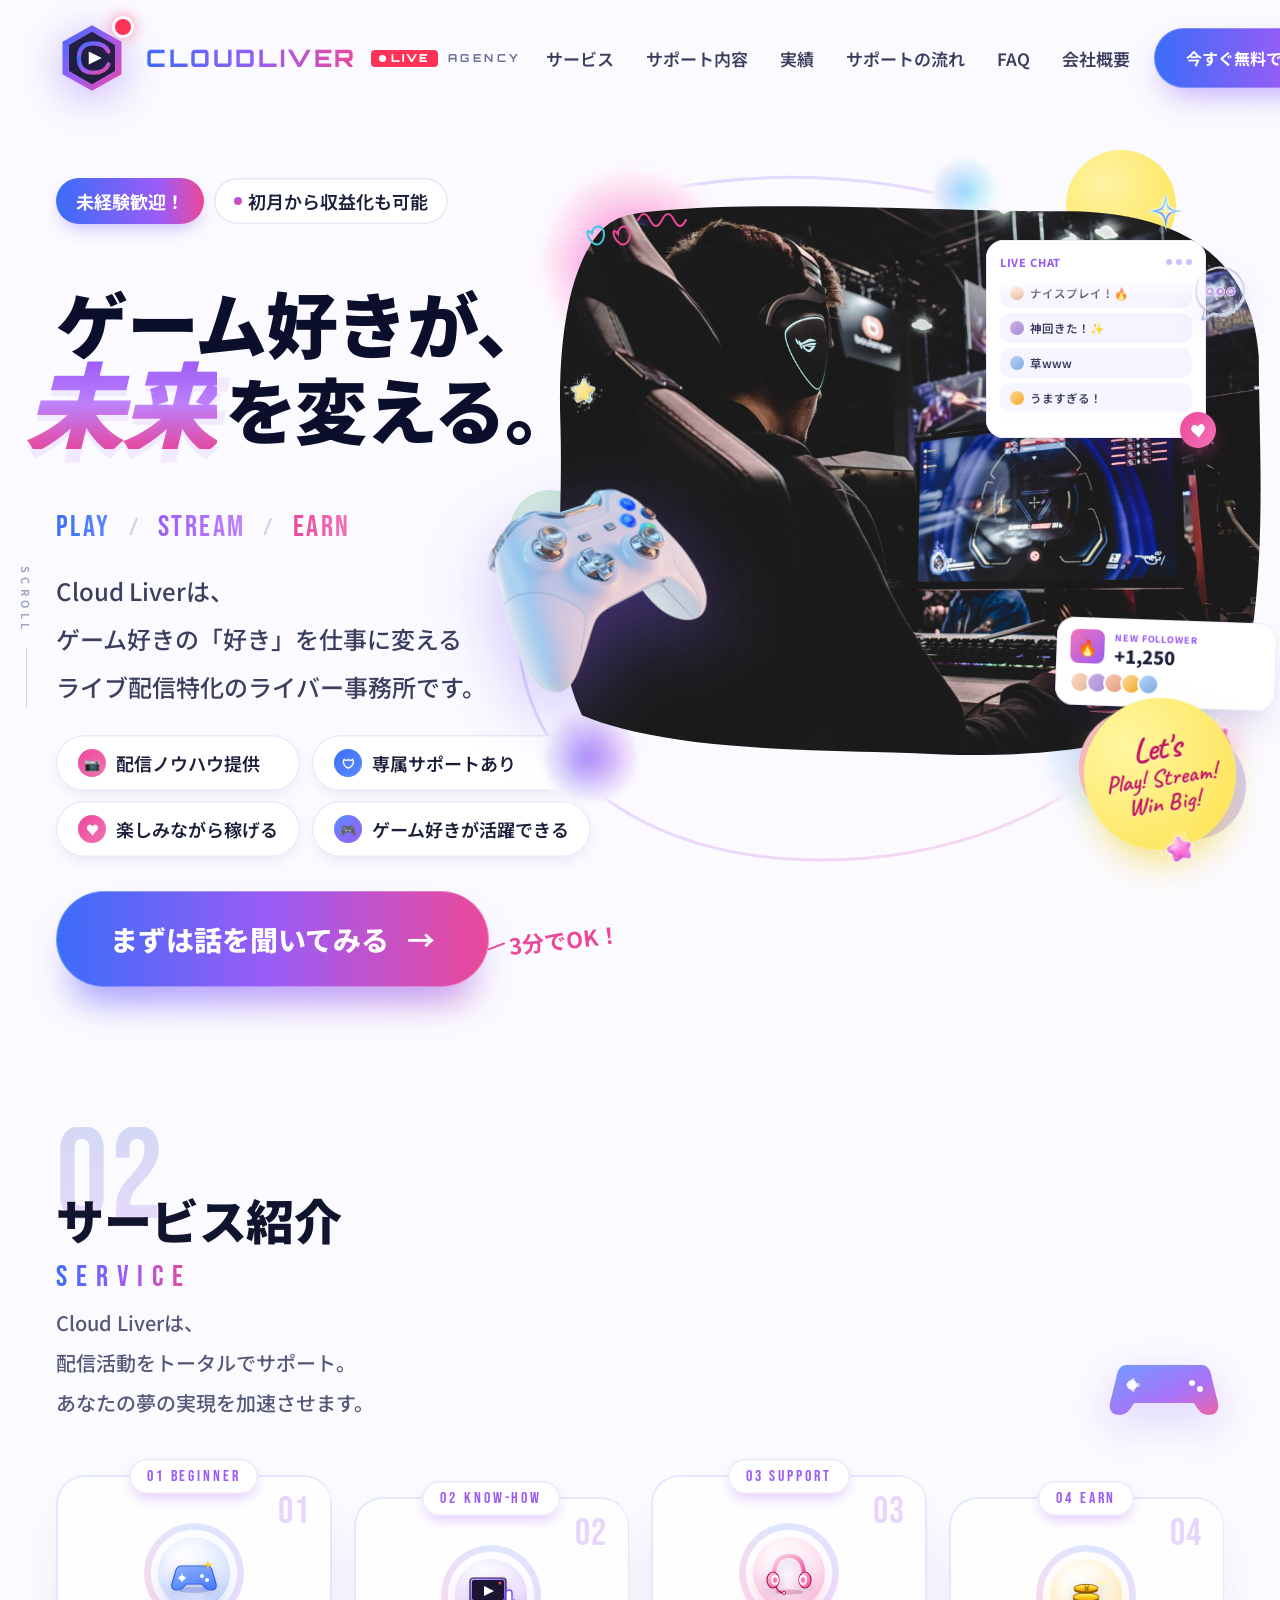
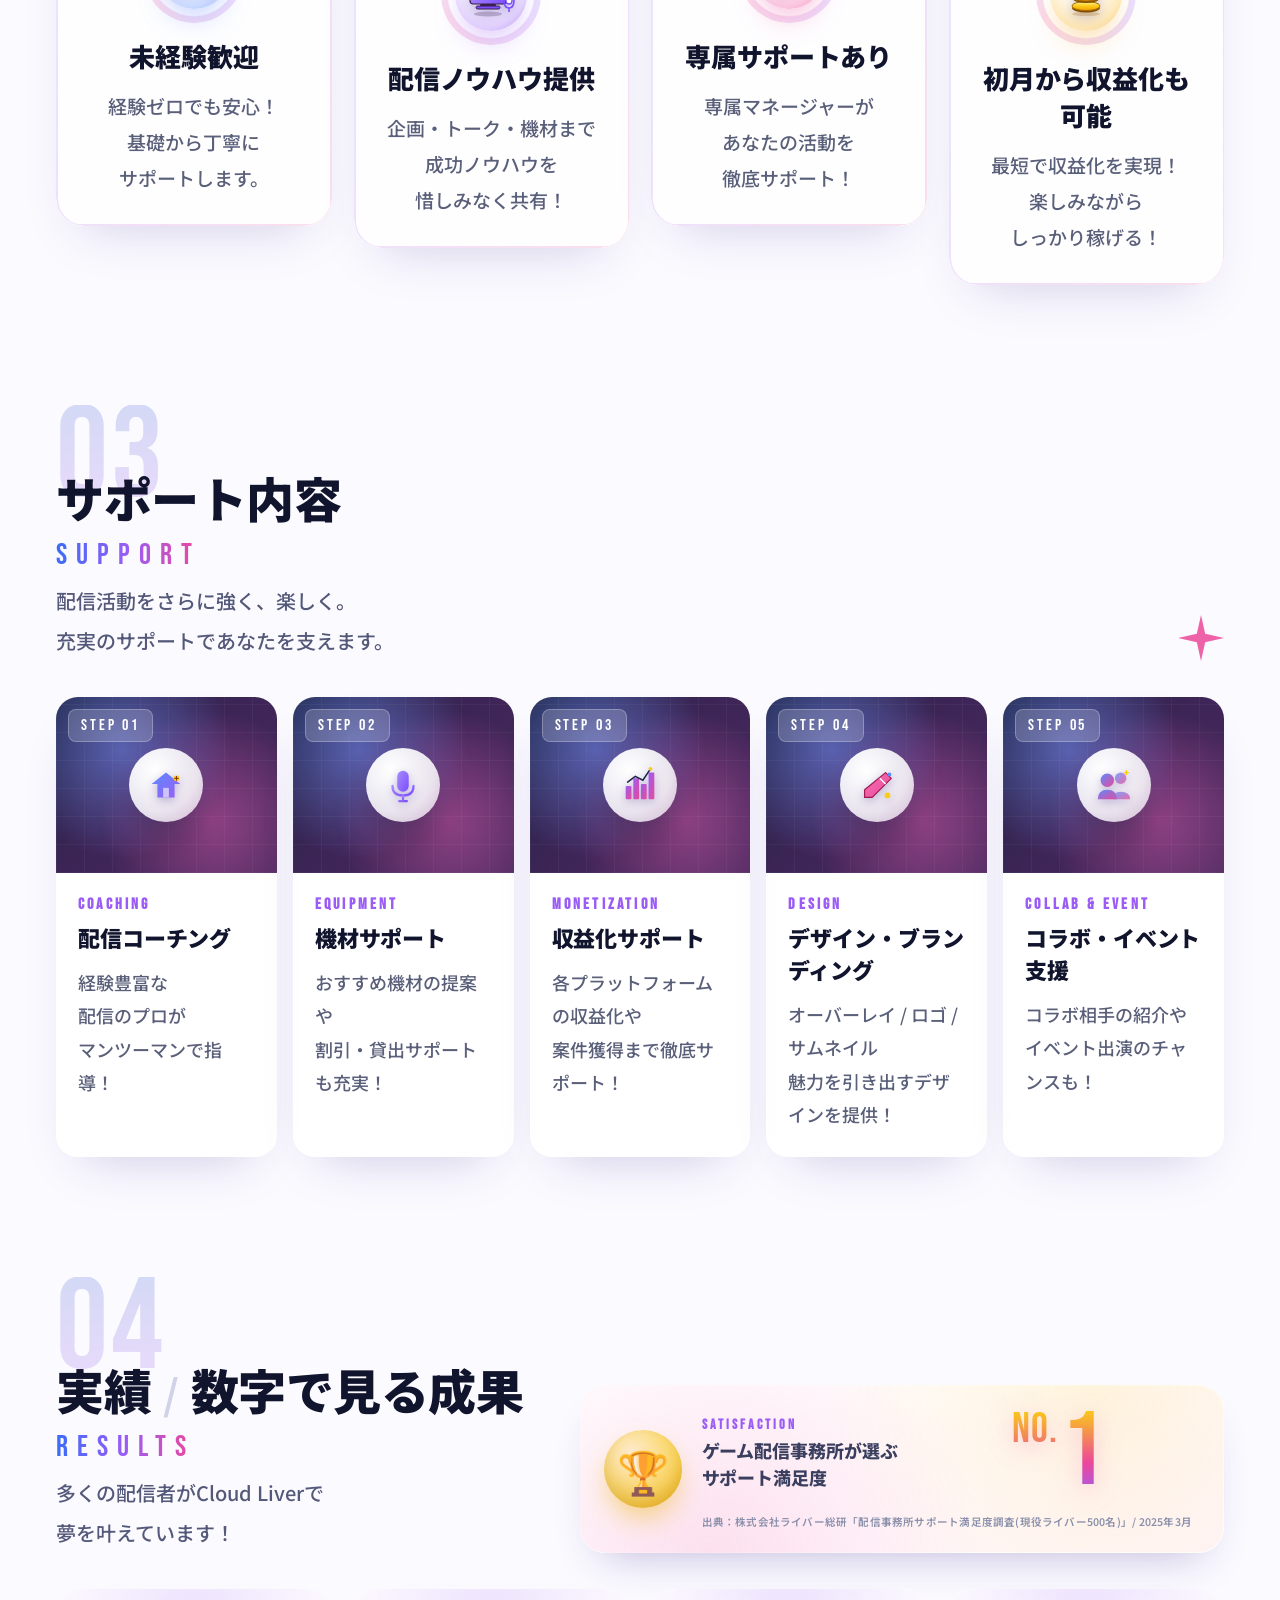
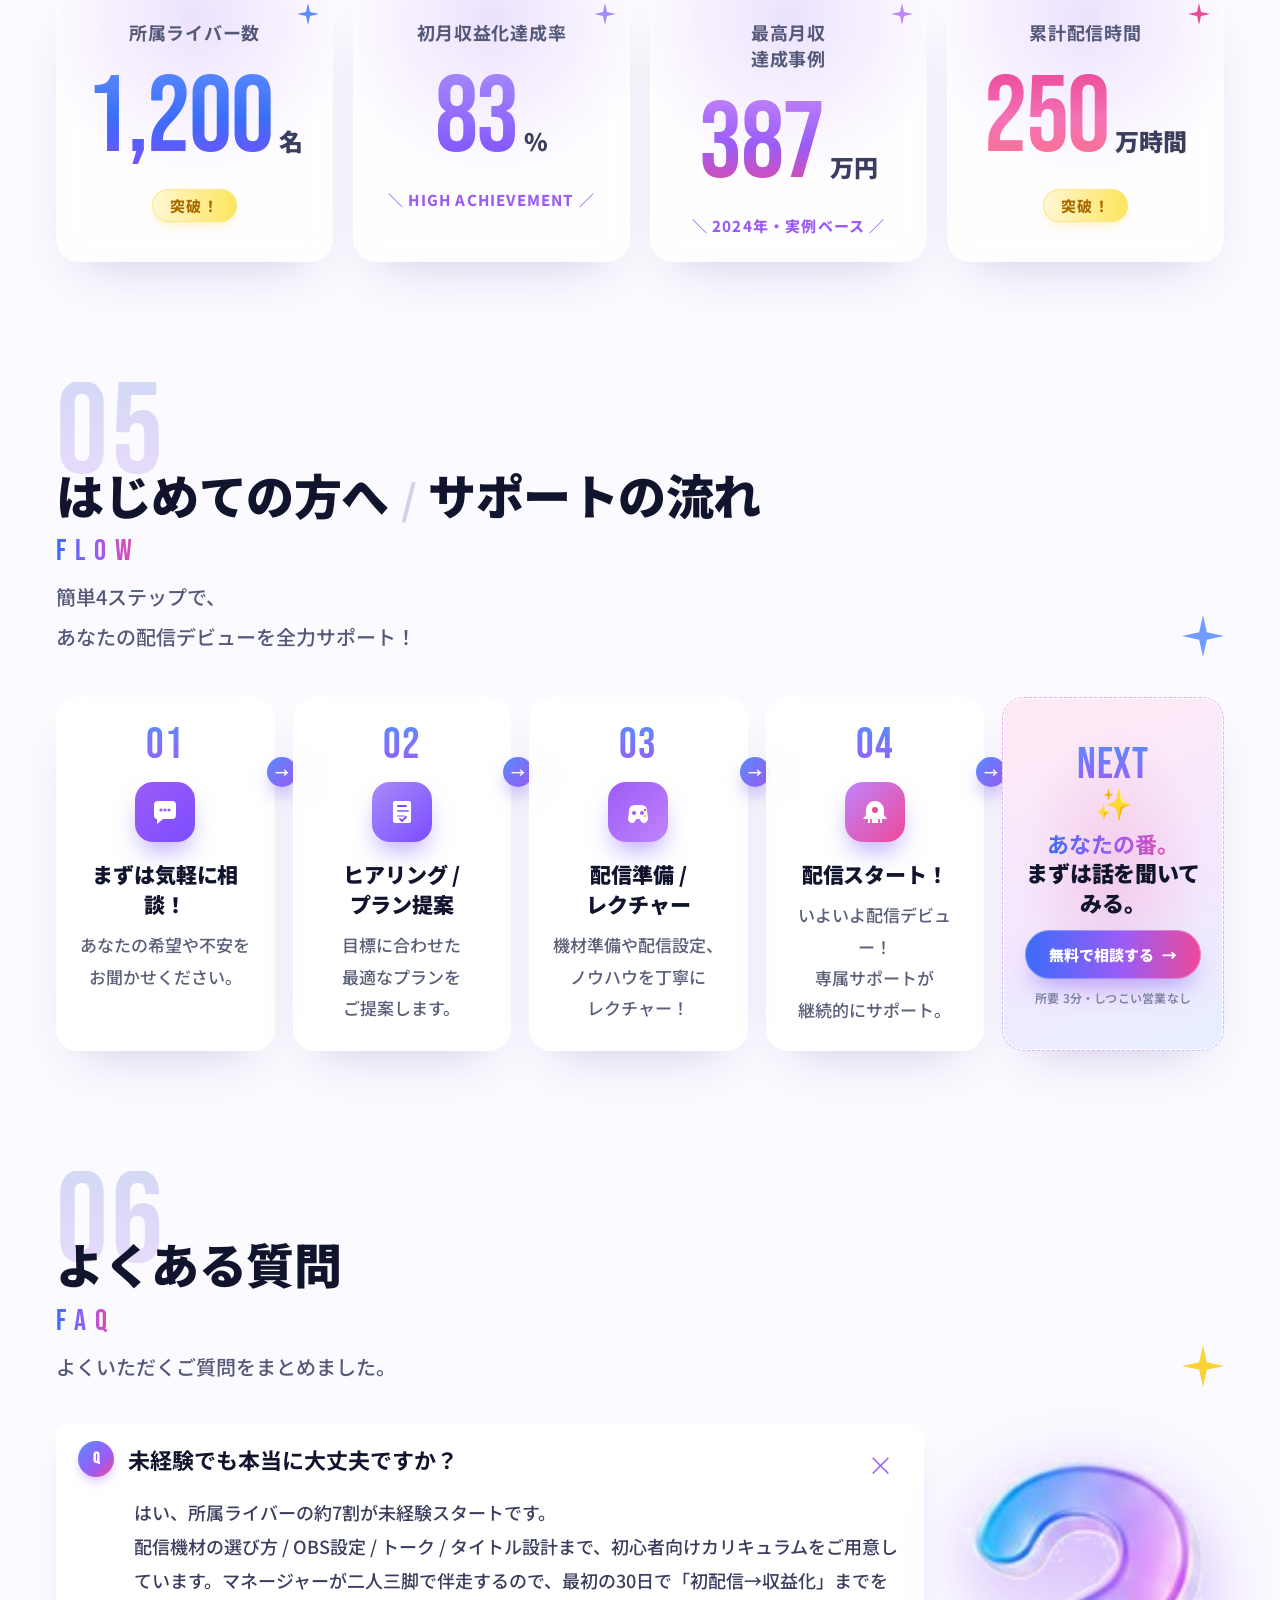
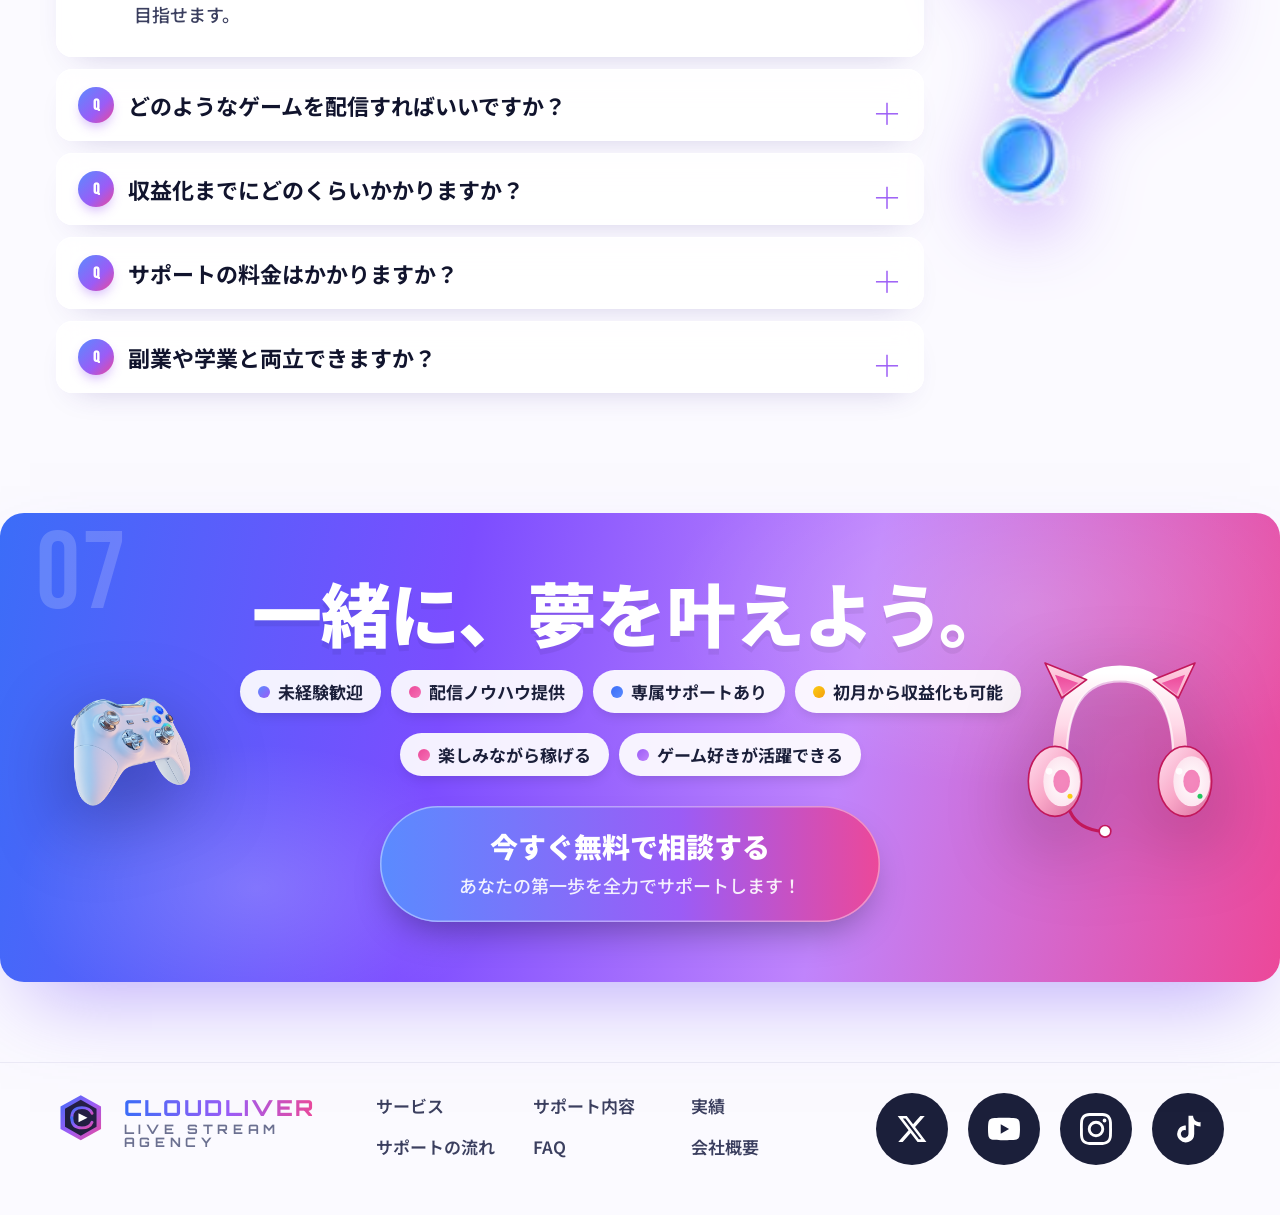
==== output/index.html @ 70f3c636 "VOICESセクション削除と番号繰り上げ、No.1リボン拡大、背景にネオン図形(○△□×)を散布 Co-Authored-By: Claude Opus 4.7 (1M context) <norep" ====
<!doctype html>
<html lang="ja">
<head>
<meta charset="utf-8" />
<meta name="viewport" content="width=1280" />
<title>Cloud Liver — ゲーム好きが、未来を変える。</title>
<link rel="preconnect" href="https://fonts.googleapis.com" />
<link rel="preconnect" href="https://fonts.gstatic.com" crossorigin />
<link href="https://fonts.googleapis.com/css2?family=Noto+Sans+JP:wght@400;500;700;900&family=Bebas+Neue&family=Orbitron:wght@600;700;800;900&family=Caveat:wght@500;700&family=Press+Start+2P&display=swap" rel="stylesheet" />
<link rel="stylesheet" href="css/style.css" />
</head>
<body>

<div class="bg-layer" aria-hidden="true">
  <div class="orb o1"></div>
  <div class="orb o2"></div>
  <div class="orb o3"></div>
  <div class="orb o4"></div>
  <div class="orb o5"></div>
  <div class="orb o6"></div>
</div>

<div class="bg-shapes" aria-hidden="true">
  <span class="bg-shape glow-cyan" style="top:5%;left:8%;width:60px;height:60px;--r:14deg;--dur:18s;--delay:0s"><svg viewBox="0 0 60 60" xmlns="http://www.w3.org/2000/svg" aria-hidden="true"><circle cx="30" cy="30" r="26" fill="none" stroke="#00e5ff" stroke-width="2"/></svg></span>
  <span class="bg-shape glow-lime" style="top:8%;right:11%;width:48px;height:48px;--r:-18deg;--dur:16s;--delay:-3s"><svg viewBox="0 0 60 60" xmlns="http://www.w3.org/2000/svg" aria-hidden="true"><path d="M 30 6 L 54 50 L 6 50 Z" fill="none" stroke="#39ff14" stroke-width="2" stroke-linejoin="round"/></svg></span>
  <span class="bg-shape glow-pink" style="top:14%;left:43%;width:36px;height:36px;--r:8deg;--dur:14s;--delay:-5s"><svg viewBox="0 0 60 60" xmlns="http://www.w3.org/2000/svg" aria-hidden="true"><path d="M 12 12 L 48 48 M 48 12 L 12 48" stroke="#ff2e93" stroke-width="2.4" stroke-linecap="round" fill="none"/></svg></span>
  <span class="bg-shape glow-purple" style="top:11%;right:4%;width:44px;height:44px;--r:24deg;--dur:20s;--delay:-1s"><svg viewBox="0 0 60 60" xmlns="http://www.w3.org/2000/svg" aria-hidden="true"><rect x="6" y="6" width="48" height="48" rx="2" fill="none" stroke="#b14bff" stroke-width="2"/></svg></span>
  <span class="bg-shape glow-purple" style="top:18%;left:6%;width:38px;height:38px;--r:-12deg;--dur:17s;--delay:-2s"><svg viewBox="0 0 60 60" xmlns="http://www.w3.org/2000/svg" aria-hidden="true"><rect x="6" y="6" width="48" height="48" rx="2" fill="none" stroke="#b14bff" stroke-width="2"/></svg></span>
  <span class="bg-shape glow-cyan" style="top:22%;right:6%;width:52px;height:52px;--r:-8deg;--dur:21s;--delay:-7s"><svg viewBox="0 0 60 60" xmlns="http://www.w3.org/2000/svg" aria-hidden="true"><circle cx="30" cy="30" r="26" fill="none" stroke="#00e5ff" stroke-width="2"/></svg></span>
  <span class="bg-shape glow-lime" style="top:26%;left:46%;width:30px;height:30px;--r:36deg;--dur:15s;--delay:-4s"><svg viewBox="0 0 60 60" xmlns="http://www.w3.org/2000/svg" aria-hidden="true"><path d="M 30 6 L 54 50 L 6 50 Z" fill="none" stroke="#39ff14" stroke-width="2" stroke-linejoin="round"/></svg></span>
  <span class="bg-shape glow-pink" style="top:30%;right:30%;width:32px;height:32px;--r:-22deg;--dur:13s;--delay:-6s"><svg viewBox="0 0 60 60" xmlns="http://www.w3.org/2000/svg" aria-hidden="true"><path d="M 12 12 L 48 48 M 48 12 L 12 48" stroke="#ff2e93" stroke-width="2.4" stroke-linecap="round" fill="none"/></svg></span>
  <span class="bg-shape glow-cyan" style="top:34%;left:24%;width:42px;height:42px;--r:18deg;--dur:19s;--delay:-9s"><svg viewBox="0 0 60 60" xmlns="http://www.w3.org/2000/svg" aria-hidden="true"><circle cx="30" cy="30" r="26" fill="none" stroke="#00e5ff" stroke-width="2"/></svg></span>
  <span class="bg-shape glow-lime" style="top:38%;right:8%;width:56px;height:56px;--r:-32deg;--dur:22s;--delay:-1s"><svg viewBox="0 0 60 60" xmlns="http://www.w3.org/2000/svg" aria-hidden="true"><path d="M 30 6 L 54 50 L 6 50 Z" fill="none" stroke="#39ff14" stroke-width="2" stroke-linejoin="round"/></svg></span>
  <span class="bg-shape glow-pink" style="top:42%;left:8%;width:40px;height:40px;--r:14deg;--dur:14s;--delay:-3s"><svg viewBox="0 0 60 60" xmlns="http://www.w3.org/2000/svg" aria-hidden="true"><path d="M 12 12 L 48 48 M 48 12 L 12 48" stroke="#ff2e93" stroke-width="2.4" stroke-linecap="round" fill="none"/></svg></span>
  <span class="bg-shape glow-purple" style="top:46%;right:14%;width:50px;height:50px;--r:8deg;--dur:18s;--delay:-5s"><svg viewBox="0 0 60 60" xmlns="http://www.w3.org/2000/svg" aria-hidden="true"><rect x="6" y="6" width="48" height="48" rx="2" fill="none" stroke="#b14bff" stroke-width="2"/></svg></span>
  <span class="bg-shape glow-cyan" style="top:50%;left:32%;width:36px;height:36px;--r:-26deg;--dur:16s;--delay:-7s"><svg viewBox="0 0 60 60" xmlns="http://www.w3.org/2000/svg" aria-hidden="true"><circle cx="30" cy="30" r="26" fill="none" stroke="#00e5ff" stroke-width="2"/></svg></span>
  <span class="bg-shape glow-lime" style="top:54%;left:62%;width:32px;height:32px;--r:-12deg;--dur:13s;--delay:-2s"><svg viewBox="0 0 60 60" xmlns="http://www.w3.org/2000/svg" aria-hidden="true"><path d="M 30 6 L 54 50 L 6 50 Z" fill="none" stroke="#39ff14" stroke-width="2" stroke-linejoin="round"/></svg></span>
  <span class="bg-shape glow-pink" style="top:58%;right:24%;width:38px;height:38px;--r:18deg;--dur:15s;--delay:-4s"><svg viewBox="0 0 60 60" xmlns="http://www.w3.org/2000/svg" aria-hidden="true"><path d="M 12 12 L 48 48 M 48 12 L 12 48" stroke="#ff2e93" stroke-width="2.4" stroke-linecap="round" fill="none"/></svg></span>
  <span class="bg-shape glow-purple" style="top:62%;left:14%;width:44px;height:44px;--r:-24deg;--dur:19s;--delay:-8s"><svg viewBox="0 0 60 60" xmlns="http://www.w3.org/2000/svg" aria-hidden="true"><rect x="6" y="6" width="48" height="48" rx="2" fill="none" stroke="#b14bff" stroke-width="2"/></svg></span>
  <span class="bg-shape glow-cyan" style="top:66%;right:5%;width:32px;height:32px;--r:36deg;--dur:14s;--delay:-3s"><svg viewBox="0 0 60 60" xmlns="http://www.w3.org/2000/svg" aria-hidden="true"><circle cx="30" cy="30" r="26" fill="none" stroke="#00e5ff" stroke-width="2"/></svg></span>
  <span class="bg-shape glow-lime" style="top:70%;right:16%;width:42px;height:42px;--r:24deg;--dur:18s;--delay:-6s"><svg viewBox="0 0 60 60" xmlns="http://www.w3.org/2000/svg" aria-hidden="true"><path d="M 30 6 L 54 50 L 6 50 Z" fill="none" stroke="#39ff14" stroke-width="2" stroke-linejoin="round"/></svg></span>
  <span class="bg-shape glow-purple" style="top:74%;left:8%;width:32px;height:32px;--r:-18deg;--dur:16s;--delay:-9s"><svg viewBox="0 0 60 60" xmlns="http://www.w3.org/2000/svg" aria-hidden="true"><rect x="6" y="6" width="48" height="48" rx="2" fill="none" stroke="#b14bff" stroke-width="2"/></svg></span>
  <span class="bg-shape glow-pink" style="top:78%;left:48%;width:34px;height:34px;--r:10deg;--dur:13s;--delay:-2s"><svg viewBox="0 0 60 60" xmlns="http://www.w3.org/2000/svg" aria-hidden="true"><path d="M 12 12 L 48 48 M 48 12 L 12 48" stroke="#ff2e93" stroke-width="2.4" stroke-linecap="round" fill="none"/></svg></span>
  <span class="bg-shape glow-cyan" style="top:84%;left:18%;width:38px;height:38px;--r:-14deg;--dur:17s;--delay:-5s"><svg viewBox="0 0 60 60" xmlns="http://www.w3.org/2000/svg" aria-hidden="true"><circle cx="30" cy="30" r="26" fill="none" stroke="#00e5ff" stroke-width="2"/></svg></span>
  <span class="bg-shape glow-lime" style="top:88%;right:28%;width:36px;height:36px;--r:32deg;--dur:19s;--delay:-8s"><svg viewBox="0 0 60 60" xmlns="http://www.w3.org/2000/svg" aria-hidden="true"><path d="M 30 6 L 54 50 L 6 50 Z" fill="none" stroke="#39ff14" stroke-width="2" stroke-linejoin="round"/></svg></span>
  <span class="bg-shape glow-purple" style="top:95%;right:10%;width:28px;height:28px;--r:-22deg;--dur:15s;--delay:-4s"><svg viewBox="0 0 60 60" xmlns="http://www.w3.org/2000/svg" aria-hidden="true"><rect x="6" y="6" width="48" height="48" rx="2" fill="none" stroke="#b14bff" stroke-width="2"/></svg></span>
  <span class="bg-shape glow-pink" style="top:97%;left:32%;width:26px;height:26px;--r:18deg;--dur:14s;--delay:-6s"><svg viewBox="0 0 60 60" xmlns="http://www.w3.org/2000/svg" aria-hidden="true"><path d="M 12 12 L 48 48 M 48 12 L 12 48" stroke="#ff2e93" stroke-width="2.4" stroke-linecap="round" fill="none"/></svg></span>
</div>


<!-- ====================== HEADER ====================== -->
<header class="site">
  <div class="header-inner">
  <div class="brand" aria-label="Cloud Liver">
    <div class="mark">
      <svg class="hex" viewBox="0 0 44 44" xmlns="http://www.w3.org/2000/svg">
        <defs>
          <linearGradient id="hexg" x1="0%" y1="0%" x2="100%" y2="100%">
            <stop offset="0%" stop-color="#3b6df8"/>
            <stop offset="50%" stop-color="#9b5cf6"/>
            <stop offset="100%" stop-color="#ec4899"/>
          </linearGradient>
          <linearGradient id="hexg2" x1="0%" y1="100%" x2="100%" y2="0%">
            <stop offset="0%" stop-color="#1b1f3a"/>
            <stop offset="100%" stop-color="#2a1f4a"/>
          </linearGradient>
        </defs>
        <path d="M 22 2 L 40 12 L 40 32 L 22 42 L 4 32 L 4 12 Z" fill="url(#hexg)"/>
        <path d="M 22 6 L 36 14 L 36 30 L 22 38 L 8 30 L 8 14 Z" fill="url(#hexg2)"/>
        <path d="M 14 22 Q 14 13 23 13 Q 30 13 32 18" fill="none" stroke="url(#hexg)" stroke-width="2.6" stroke-linecap="round"/>
        <path d="M 14 22 Q 14 31 23 31 Q 30 31 32 26" fill="none" stroke="url(#hexg)" stroke-width="2.6" stroke-linecap="round"/>
        <path d="M 20 18 L 20 26 L 28 22 Z" fill="#fff"/>
      </svg>
      <span class="pulse"></span>
    </div>
    <div class="word">
      <span class="name"><span class="wordmark">CLOUDLIVER</span></span>
      <span class="tag"><span class="live">LIVE</span><span>AGENCY</span></span>
    </div>
  </div>
  <nav class="main">
    <a href="#service">サービス</a>
    <a href="#support">サポート内容</a>
    <a href="#results">実績</a>
    <a href="#flow">サポートの流れ</a>
    <a href="#faq">FAQ</a>
    <a href="company.html">会社概要</a>
  </nav>
  <button class="cta-pill">今すぐ無料で相談する<span class="arr">→</span></button>
  </div>
</header>

<!-- ====================== HERO ====================== -->
<section class="hero">
  <svg class="swirl" viewBox="0 0 1280 780" preserveAspectRatio="none" xmlns="http://www.w3.org/2000/svg">
    <defs>
      <linearGradient id="sg" x1="0%" y1="0%" x2="100%" y2="50%">
        <stop offset="0%" stop-color="#5a8bff" stop-opacity=".35"/>
        <stop offset="50%" stop-color="#c084fc" stop-opacity=".4"/>
        <stop offset="100%" stop-color="#f472b6" stop-opacity=".35"/>
      </linearGradient>
    </defs>
    <path d="M 620 60 C 920 -20, 1240 120, 1240 360 C 1240 540, 1080 720, 820 720 C 600 720, 480 580, 530 420 C 580 280, 760 200, 980 280 C 1180 350, 1220 540, 1080 640"
      fill="none" stroke="url(#sg)" stroke-width="3" stroke-linecap="round" opacity=".7"/>
  </svg>

  <div class="scroll-pill">SCROLL</div>

  <div class="hero-inner">
    <!-- LEFT -->
    <div class="hero-left">
      <div class="badge-row fade-in">
        <span class="badge-pill">未経験歓迎！</span>
        <span class="badge-pill outline">初月から収益化も可能</span>
      </div>

      <div class="h1-wrap fade-in delay-1">
        <h1 class="h1">
          ゲーム好きが、<br/>
          <span class="mirai">未来</span>を変える。
        </h1>
      </div>

      <div class="pse fade-in delay-2">
        <span>PLAY</span><i>/</i><span>STREAM</span><i>/</i><span>EARN</span>
      </div>

      <p class="lead fade-in delay-3">
        Cloud Liverは、<br/>
        ゲーム好きの「好き」を仕事に変える<br/>
        ライブ配信特化のライバー事務所です。
      </p>

      <div class="chip-grid fade-in delay-4">
        <span class="chip"><span class="dot pk">📷</span>配信ノウハウ提供</span>
        <span class="chip"><span class="dot b">🛡</span>専属サポートあり</span>
        <span class="chip"><span class="dot pk">♥</span>楽しみながら稼げる</span>
        <span class="chip"><span class="dot bp">🎮</span>ゲーム好きが活躍できる</span>
      </div>

      <div class="hero-cta-wrap fade-in delay-5">
        <button class="hero-cta">まずは話を聞いてみる<span class="arr">→</span></button>
        <span class="casual">3分でOK！</span>
      </div>
    </div>

    <!-- RIGHT — organic blob hero -->
    <div class="hero-right fade-in from-right delay-2">
      <div class="pastel pink"></div>
      <div class="pastel yellow"></div>
      <div class="pastel blue"></div>
      <div class="pastel mint"></div>
      <div class="pastel lav"></div>
      <div class="pastel tinyY"></div>
      <div class="pastel lavbig"></div>

      <svg class="deco heart-sq" viewBox="0 0 60 30" xmlns="http://www.w3.org/2000/svg">
        <path d="M 6 14 C 6 4, 18 4, 18 14 C 18 22, 12 28, 6 22 C 0 16, 0 6, 6 14 Z" fill="none" stroke="#3ec6e0" stroke-width="2" stroke-linejoin="round"/>
        <path d="M 32 14 C 32 4, 44 4, 44 14 C 44 22, 38 28, 32 22 C 26 16, 26 6, 32 14 Z" fill="none" stroke="#ec4899" stroke-width="2"/>
      </svg>
      <svg class="deco squig" viewBox="0 0 54 18" xmlns="http://www.w3.org/2000/svg">
        <path d="M 2 10 Q 8 -2 14 10 T 26 10 T 38 10 T 50 10" fill="none" stroke="#ec4899" stroke-width="2" stroke-linecap="round"/>
      </svg>

      <div class="blob-wrap">
        <svg class="blob" viewBox="0 0 520 560" xmlns="http://www.w3.org/2000/svg" preserveAspectRatio="none">
          <defs>
            <clipPath id="blobClip" clipPathUnits="objectBoundingBox">
              <path d="M 0.08 0.05 C 0.04 0.10, 0.015 0.22, 0.02 0.40 C 0.025 0.62, 0.0 0.78, 0.05 0.92 C 0.18 0.99, 0.40 0.98, 0.55 0.99 C 0.78 1.0, 0.95 0.94, 0.98 0.78 C 1.0 0.6, 0.99 0.42, 0.99 0.28 C 0.98 0.10, 0.88 0.02, 0.72 0.02 C 0.55 0.02, 0.30 0.0, 0.15 0.02 C 0.10 0.025, 0.09 0.04, 0.08 0.05 Z"/>
            </clipPath>
          </defs>
        </svg>
        <div class="blob-clipped">
          <div class="scene">
            <div class="silhouette"></div>
            <div class="crt-glow"></div>
          </div>
        </div>
      </div>

      <img class="deco gamepad-3d" src="assets/gamepad_3d.png" alt="" />
      <img class="deco coin-sticker" src="assets/deco_star_pink.png" alt="" />
      <img class="deco chat-bubble" src="assets/deco_chat_bubble.png" alt="" />

      <div class="chat-card">
        <div class="head"><span>LIVE CHAT</span><span class="dots"><i></i><i></i><i></i></span></div>
        <div class="feed">
          <div class="feed-track">
            <div class="msg u1"><span class="avatar"></span>ナイスプレイ！🔥</div>
            <div class="msg u2"><span class="avatar"></span>神回きた！✨</div>
            <div class="msg u3"><span class="avatar"></span>草www</div>
            <div class="msg u4"><span class="avatar"></span>うますぎる！</div>
            <div class="msg u5"><span class="avatar"></span>GG！👍</div>
            <div class="msg u1"><span class="avatar"></span>応援してます🎉</div>
            <div class="msg u2"><span class="avatar"></span>かっこいい～💖</div>
            <div class="msg u3"><span class="avatar"></span>配信おつ！</div>
            <div class="msg u4"><span class="avatar"></span>キル取れた〜🎮</div>
            <div class="msg u5"><span class="avatar"></span>最高〜✨</div>
            <div class="msg u1"><span class="avatar"></span>ナイスプレイ！🔥</div>
            <div class="msg u2"><span class="avatar"></span>神回きた！✨</div>
            <div class="msg u3"><span class="avatar"></span>草www</div>
            <div class="msg u4"><span class="avatar"></span>うますぎる！</div>
            <div class="msg u5"><span class="avatar"></span>GG！👍</div>
            <div class="msg u1"><span class="avatar"></span>応援してます🎉</div>
            <div class="msg u2"><span class="avatar"></span>かわいい〜💖</div>
            <div class="msg u3"><span class="avatar"></span>配信おつ！</div>
            <div class="msg u4"><span class="avatar"></span>キル取れた〜🎮</div>
            <div class="msg u5"><span class="avatar"></span>最高〜✨</div>
          </div>
        </div>
        <div class="heart">♥</div>
      </div>

      <div class="follower-card">
        <div class="row">
          <div class="flame">🔥</div>
          <div>
            <div class="lbl">NEW FOLLOWER</div>
            <div class="num">+1,250</div>
          </div>
        </div>
        <div class="avs"><i></i><i></i><i></i><i></i><i></i></div>
      </div>

      <img class="deco spark1" src="assets/deco_sparkle.png" alt="" />
      <img class="deco spark2" src="assets/deco_star_pink.png" alt="" />
      <img class="deco spark3" src="assets/deco_star_yellow.png" alt="" />

      <div class="sticker">
        <div class="txt">
          <b>Let's</b>
          <span>Play! Stream!</span><br/>
          <span class="underline">Win Big!</span>
        </div>
      </div>
    </div>
  </div>
</section>

<!-- ====================== 02 SERVICE ====================== -->
<section class="block" id="service">
  <div class="sec-head fade-in">
    <div>
      <div class="sec-num">02</div>
      <h2 class="sec-title">サービス紹介</h2>
      <div class="sec-eyebrow">SERVICE</div>
      <p class="sec-lead">Cloud Liverは、<br/>配信活動をトータルでサポート。<br/>あなたの夢の実現を加速させます。</p>
    </div>
    <div class="sec-side">
      <svg class="sec-deco pad" style="width:120px;height:auto;--r:-12deg" viewBox="0 0 120 80" xmlns="http://www.w3.org/2000/svg" aria-hidden="true">
        <defs>
          <linearGradient id="pdg1" x1="0%" y1="0%" x2="100%" y2="100%"><stop offset="0%" stop-color="#5a8bff"/><stop offset="60%" stop-color="#9b5cf6"/><stop offset="100%" stop-color="#ec4899"/></linearGradient>
        </defs>
        <path d="M 22 22 Q 14 22 12 36 L 6 60 Q 4 72 16 72 Q 24 72 30 60 L 90 60 Q 96 72 104 72 Q 116 72 114 60 L 108 36 Q 106 22 98 22 Z" fill="url(#pdg1)"/>
        <circle cx="28" cy="42" r="5" fill="#fff" opacity=".9"/>
        <rect x="22" y="40" width="14" height="4" rx="2" fill="#fff" opacity=".55"/>
        <rect x="27" y="35" width="4" height="14" rx="2" fill="#fff" opacity=".55"/>
        <circle cx="88" cy="40" r="3" fill="#fff"/>
        <circle cx="96" cy="46" r="3" fill="#fff"/>
      </svg>
    </div>
  </div>

  <div class="service-grid fade-in delay-2">
    <a class="svc-card s1" href="#">
      <span class="pill-en">01 BEGINNER</span>
      <div class="svc-num">01</div>
      <div class="svc-icon">
        <div class="ring"></div>
        <div class="glow"></div>
        <svg viewBox="0 0 50 50" xmlns="http://www.w3.org/2000/svg">
          <defs>
            <linearGradient id="svci1a" x1="0%" y1="0%" x2="100%" y2="100%"><stop offset="0%" stop-color="#7da9ff"/><stop offset="100%" stop-color="#3b6df8"/></linearGradient>
            <linearGradient id="svci1b" x1="0%" y1="0%" x2="0%" y2="100%"><stop offset="0%" stop-color="#a8c5ff"/><stop offset="100%" stop-color="#5a8bff"/></linearGradient>
          </defs>
          <!-- 3D gamepad isometric -->
          <ellipse cx="25" cy="42" rx="16" ry="3" fill="#1e4ed8" opacity=".25"/>
          <path d="M 12 18 Q 7 18 6 26 L 3 36 Q 2 42 8 42 Q 13 42 17 36 L 33 36 Q 37 42 42 42 Q 48 42 47 36 L 44 26 Q 43 18 38 18 Z" fill="url(#svci1a)" stroke="#1e4ed8" stroke-width="1.2" stroke-linejoin="round"/>
          <path d="M 12 18 Q 7 18 6 26 L 3 36 Q 2 42 8 42 Q 13 42 17 36 L 33 36 Q 37 42 42 42 Q 48 42 47 36 L 44 26 Q 43 18 38 18 Z" fill="url(#svci1b)" opacity=".35"/>
          <circle cx="13" cy="30" r="2.6" fill="#fff" opacity=".95"/>
          <rect x="9" y="28.5" width="8" height="3" rx="1.5" fill="#fff" opacity=".6"/>
          <rect x="12" y="25.5" width="2" height="9" rx="1" fill="#fff" opacity=".6"/>
          <circle cx="33" cy="28" r="2" fill="#fff"/>
          <circle cx="38" cy="32" r="2" fill="#fff"/>
          <!-- spark accent -->
          <path d="M 39 12 L 40 16 L 44 17 L 40 18 L 39 22 L 38 18 L 34 17 L 38 16 Z" fill="#facc15"/>
        </svg>
      </div>
      <h3>未経験歓迎</h3>
      <p>経験ゼロでも安心！<br/>基礎から丁寧に<br/>サポートします。</p>
    </a>

    <a class="svc-card s2" href="#">
      <span class="pill-en">02 KNOW-HOW</span>
      <div class="svc-num">02</div>
      <div class="svc-icon">
        <div class="ring"></div>
        <div class="glow"></div>
        <svg viewBox="0 0 50 50" xmlns="http://www.w3.org/2000/svg">
          <defs>
            <linearGradient id="svci2a" x1="0%" y1="0%" x2="100%" y2="100%"><stop offset="0%" stop-color="#bca3ff"/><stop offset="100%" stop-color="#7c4dff"/></linearGradient>
          </defs>
          <!-- 3D streaming monitor + mic -->
          <ellipse cx="22" cy="44" rx="14" ry="2.5" fill="#3a1f4a" opacity=".25"/>
          <rect x="4" y="8" width="36" height="26" rx="3" fill="url(#svci2a)" stroke="#3a1f4a" stroke-width="1.2"/>
          <rect x="6" y="10" width="32" height="20" rx="2" fill="#1a1530"/>
          <path d="M 18 16 L 18 26 L 28 21 Z" fill="#fff"/>
          <circle cx="34" cy="13" r="1.5" fill="#ef4444"/>
          <rect x="14" y="34" width="16" height="2.5" rx="1.2" fill="#3a1f4a"/>
          <rect x="10" y="36" width="24" height="3" rx="1.5" fill="#7c4dff" stroke="#3a1f4a" stroke-width="1"/>
          <!-- floating mic -->
          <rect x="40" y="20" width="6" height="14" rx="3" fill="#fff" stroke="#7c4dff" stroke-width="1.4"/>
          <path d="M 38 30 Q 38 38 43 38 Q 48 38 48 30" fill="none" stroke="#7c4dff" stroke-width="1.6" stroke-linecap="round"/>
          <line x1="43" y1="38" x2="43" y2="42" stroke="#7c4dff" stroke-width="1.6"/>
        </svg>
      </div>
      <h3>配信ノウハウ提供</h3>
      <p>企画・トーク・機材まで<br/>成功ノウハウを<br/>惜しみなく共有！</p>
    </a>

    <a class="svc-card s3" href="#">
      <span class="pill-en">03 SUPPORT</span>
      <div class="svc-num">03</div>
      <div class="svc-icon">
        <div class="ring"></div>
        <div class="glow"></div>
        <svg viewBox="0 0 50 50" xmlns="http://www.w3.org/2000/svg">
          <defs>
            <linearGradient id="svci3a" x1="0%" y1="0%" x2="100%" y2="100%"><stop offset="0%" stop-color="#ffd5e5"/><stop offset="100%" stop-color="#ec4899"/></linearGradient>
            <linearGradient id="svci3b" x1="0%" y1="0%" x2="0%" y2="100%"><stop offset="0%" stop-color="#fff"/><stop offset="100%" stop-color="#fce0ec"/></linearGradient>
          </defs>
          <!-- 3D headset (pink, matches CTA banner) -->
          <ellipse cx="25" cy="44" rx="14" ry="2.5" fill="#9d174d" opacity=".25"/>
          <path d="M 10 28 Q 10 8 25 8 Q 40 8 40 28" fill="none" stroke="url(#svci3a)" stroke-width="4" stroke-linecap="round"/>
          <ellipse cx="9" cy="32" rx="6" ry="8" fill="url(#svci3a)" stroke="#c2185b" stroke-width="1.2"/>
          <ellipse cx="41" cy="32" rx="6" ry="8" fill="url(#svci3a)" stroke="#c2185b" stroke-width="1.2"/>
          <ellipse cx="11" cy="32" rx="4" ry="5.5" fill="url(#svci3b)"/>
          <ellipse cx="39" cy="32" rx="4" ry="5.5" fill="url(#svci3b)"/>
          <ellipse cx="11" cy="32" rx="2" ry="2.8" fill="#ec4899" opacity=".7"/>
          <ellipse cx="39" cy="32" rx="2" ry="2.8" fill="#ec4899" opacity=".7"/>
          <path d="M 12 39 Q 14 44 19 45" fill="none" stroke="#c2185b" stroke-width="1.5" stroke-linecap="round"/>
          <circle cx="20" cy="45" r="1.6" fill="#fff" stroke="#c2185b" stroke-width="1"/>
        </svg>
      </div>
      <h3>専属サポートあり</h3>
      <p>専属マネージャーが<br/>あなたの活動を<br/>徹底サポート！</p>
    </a>

    <a class="svc-card s4" href="#">
      <span class="pill-en">04 EARN</span>
      <div class="svc-num">04</div>
      <div class="svc-icon">
        <div class="ring"></div>
        <div class="glow"></div>
        <svg viewBox="0 0 50 50" xmlns="http://www.w3.org/2000/svg">
          <defs>
            <linearGradient id="svci4a" x1="0%" y1="0%" x2="0%" y2="100%"><stop offset="0%" stop-color="#fff4a3"/><stop offset="50%" stop-color="#facc15"/><stop offset="100%" stop-color="#f59e0b"/></linearGradient>
            <linearGradient id="svci4b" x1="0%" y1="0%" x2="0%" y2="100%"><stop offset="0%" stop-color="#a86b00"/><stop offset="100%" stop-color="#7c4a00"/></linearGradient>
          </defs>
          <!-- 3D stacked coins -->
          <ellipse cx="25" cy="44" rx="14" ry="2" fill="#a86b00" opacity=".25"/>
          <!-- bottom coin -->
          <ellipse cx="25" cy="38" rx="14" ry="4.5" fill="url(#svci4b)"/>
          <ellipse cx="25" cy="36" rx="14" ry="4.5" fill="url(#svci4a)" stroke="#a86b00" stroke-width="1"/>
          <!-- middle coin -->
          <ellipse cx="25" cy="29" rx="13" ry="4" fill="url(#svci4b)"/>
          <ellipse cx="25" cy="27" rx="13" ry="4" fill="url(#svci4a)" stroke="#a86b00" stroke-width="1"/>
          <!-- top coin (with yen) -->
          <ellipse cx="25" cy="20" rx="12" ry="3.6" fill="url(#svci4b)"/>
          <ellipse cx="25" cy="18" rx="12" ry="3.6" fill="url(#svci4a)" stroke="#a86b00" stroke-width="1"/>
          <text x="25" y="22" text-anchor="middle" font-size="9" font-weight="900" fill="#a86b00" font-family="'Noto Sans JP', Arial, sans-serif">¥</text>
          <!-- spark -->
          <path d="M 40 8 L 41 12 L 45 13 L 41 14 L 40 18 L 39 14 L 35 13 L 39 12 Z" fill="#fff7a1"/>
        </svg>
      </div>
      <h3>初月から収益化も可能</h3>
      <p>最短で収益化を実現！<br/>楽しみながら<br/>しっかり稼げる！</p>
    </a>
  </div>
</section>

<!-- ====================== 03 SUPPORT ====================== -->
<section class="block" id="support">
  <div class="sec-head fade-in">
    <div>
      <div class="sec-num">03</div>
      <h2 class="sec-title">サポート内容</h2>
      <div class="sec-eyebrow">SUPPORT</div>
      <p class="sec-lead">配信活動をさらに強く、楽しく。<br/>充実のサポートであなたを支えます。</p>
    </div>
    <div class="sec-side">
      <svg class="sec-deco spark" style="width:46px;height:46px" viewBox="0 0 22 22" xmlns="http://www.w3.org/2000/svg" aria-hidden="true">
        <path d="M 11 0 L 13 9 L 22 11 L 13 13 L 11 22 L 9 13 L 0 11 L 9 9 Z" fill="#ec4899"/>
      </svg>
    </div>
  </div>

  <div class="support-grid fade-in delay-2">
    <a class="sup-card" href="#">
      <div class="scene">
        <div class="step-badge">STEP 01</div>
        <div class="ico">
          <svg viewBox="0 0 42 42" xmlns="http://www.w3.org/2000/svg">
            <defs><linearGradient id="sup1g" x1="0%" y1="0%" x2="100%" y2="100%"><stop offset="0%" stop-color="#5a8bff"/><stop offset="100%" stop-color="#9b5cf6"/></linearGradient></defs>
            <path d="M 6 20 L 21 8 L 36 20 L 30 20 L 30 34 L 12 34 L 12 20 Z" fill="url(#sup1g)"/>
            <rect x="18" y="24" width="6" height="10" fill="#fff" opacity=".6"/>
            <circle cx="32" cy="14" r="3" fill="#facc15"/>
            <path d="M 30 14 L 34 14 M 32 12 L 32 16" stroke="#7c2d12" stroke-width="1" stroke-linecap="round"/>
          </svg>
        </div>
      </div>
      <div class="body">
        <div class="eyebrow">COACHING</div>
        <h4>配信コーチング</h4>
        <p>経験豊富な
配信のプロが
マンツーマンで指導！</p>
      </div>
    </a>
    <a class="sup-card" href="#">
      <div class="scene">
        <div class="step-badge">STEP 02</div>
        <div class="ico">
          <svg viewBox="0 0 42 42" xmlns="http://www.w3.org/2000/svg">
            <defs><linearGradient id="sup2g" x1="0%" y1="0%" x2="100%" y2="100%"><stop offset="0%" stop-color="#a78bfa"/><stop offset="100%" stop-color="#7c4dff"/></linearGradient></defs>
            <rect x="15" y="6" width="12" height="22" rx="6" fill="url(#sup2g)"/>
            <path d="M 10 22 Q 10 32 21 32 Q 32 32 32 22" fill="none" stroke="url(#sup2g)" stroke-width="2.4" stroke-linecap="round"/>
            <path d="M 21 32 L 21 38 M 17 38 L 25 38" stroke="url(#sup2g)" stroke-width="2.4" stroke-linecap="round"/>
          </svg>
        </div>
      </div>
      <div class="body">
        <div class="eyebrow">EQUIPMENT</div>
        <h4>機材サポート</h4>
        <p>おすすめ機材の提案や<br/>割引・貸出サポートも充実！</p>
      </div>
    </a>
    <a class="sup-card" href="#">
      <div class="scene">
        <div class="step-badge">STEP 03</div>
        <div class="ico">
          <svg viewBox="0 0 42 42" xmlns="http://www.w3.org/2000/svg">
            <defs><linearGradient id="sup3g" x1="0%" y1="0%" x2="100%" y2="100%"><stop offset="0%" stop-color="#9b5cf6"/><stop offset="100%" stop-color="#ec4899"/></linearGradient></defs>
            <rect x="6" y="22" width="6" height="14" fill="url(#sup3g)" rx="1"/>
            <rect x="14" y="14" width="6" height="22" fill="url(#sup3g)" rx="1"/>
            <rect x="22" y="20" width="6" height="16" fill="url(#sup3g)" rx="1"/>
            <rect x="30" y="8" width="6" height="28" fill="url(#sup3g)" rx="1"/>
            <path d="M 8 18 L 16 12 L 24 16 L 32 4" fill="none" stroke="#1f2547" stroke-width="1.6" stroke-linecap="round"/>
            <circle cx="32" cy="4" r="2" fill="#facc15"/>
          </svg>
        </div>
      </div>
      <div class="body">
        <div class="eyebrow">MONETIZATION</div>
        <h4>収益化サポート</h4>
        <p>各プラットフォームの収益化や<br/>案件獲得まで徹底サポート！</p>
      </div>
    </a>
    <a class="sup-card" href="#">
      <div class="scene">
        <div class="step-badge">STEP 04</div>
        <div class="ico">
          <svg viewBox="0 0 42 42" xmlns="http://www.w3.org/2000/svg">
            <defs><linearGradient id="sup4g" x1="0%" y1="0%" x2="100%" y2="100%"><stop offset="0%" stop-color="#f472b6"/><stop offset="100%" stop-color="#ec4899"/></linearGradient></defs>
            <path d="M 30 8 L 36 14 L 16 34 L 8 34 L 8 26 Z" fill="url(#sup4g)" stroke="#9d174d" stroke-width="1.2" stroke-linejoin="round"/>
            <path d="M 24 14 L 30 20" stroke="#fff" stroke-width="1.5"/>
            <circle cx="32" cy="32" r="3" fill="#facc15"/>
            <circle cx="34" cy="10" r="2" fill="#5a8bff"/>
          </svg>
        </div>
      </div>
      <div class="body">
        <div class="eyebrow">DESIGN</div>
        <h4>デザイン・ブランディング</h4>
        <p>オーバーレイ / ロゴ / サムネイル<br/>魅力を引き出すデザインを提供！</p>
      </div>
    </a>
    <a class="sup-card" href="#">
      <div class="scene">
        <div class="step-badge">STEP 05</div>
        <div class="ico">
          <svg viewBox="0 0 42 42" xmlns="http://www.w3.org/2000/svg">
            <defs><linearGradient id="sup5g" x1="0%" y1="0%" x2="100%" y2="100%"><stop offset="0%" stop-color="#5a8bff"/><stop offset="100%" stop-color="#ec4899"/></linearGradient></defs>
            <circle cx="14" cy="16" r="7" fill="url(#sup5g)"/>
            <circle cx="28" cy="14" r="6" fill="url(#sup5g)" opacity=".75"/>
            <path d="M 4 36 Q 4 26 14 26 Q 24 26 24 36 Z" fill="url(#sup5g)"/>
            <path d="M 20 36 Q 20 28 28 28 Q 38 28 38 36 Z" fill="url(#sup5g)" opacity=".75"/>
            <path d="M 32 8 L 36 8 M 34 6 L 34 10" stroke="#facc15" stroke-width="1.5" stroke-linecap="round"/>
          </svg>
        </div>
      </div>
      <div class="body">
        <div class="eyebrow">COLLAB &amp; EVENT</div>
        <h4>コラボ・イベント支援</h4>
        <p>コラボ相手の紹介や<br/>イベント出演のチャンスも！</p>
      </div>
    </a>
  </div>
</section>

<!-- ====================== 04 RESULTS ====================== -->
<section class="block" id="results">
  <div class="sec-head fade-in">
    <div>
      <div class="sec-num">04</div>
      <h2 class="sec-title with-slash">実績<span class="slash">/</span>数字で見る成果</h2>
      <div class="sec-eyebrow">RESULTS</div>
      <p class="sec-lead">多くの配信者がCloud Liverで<br/>夢を叶えています！</p>
    </div>
    <div class="sec-side">
      <div class="no1 fade-in from-right delay-2">
        <div class="ribbon-bg"></div>
        <div class="no1-meta">
          <div class="no1-eyebrow">SATISFACTION</div>
          <div class="no1-title">ゲーム配信事務所が選ぶ<br/>サポート満足度</div>
        </div>
        <div class="no1-num"><span class="no">No.</span><span class="one">1</span></div>
        <div class="no1-foot">出典：株式会社ライバー総研「配信事務所サポート満足度調査(現役ライバー500名)」/ 2025年3月</div>
      </div>
    </div>
  </div>

  <div class="results-grid fade-in delay-2">
    <div class="res-card r1">
      <svg class="corner-spark" viewBox="0 0 22 22" xmlns="http://www.w3.org/2000/svg"><path d="M 11 0 L 13 9 L 22 11 L 13 13 L 11 22 L 9 13 L 0 11 L 9 9 Z" fill="#5a8bff"/></svg>
      <div class="lbl">所属ライバー数</div>
      <div class="num-row"><span class="num">1,200</span><span class="unit">名</span></div>
      <span class="badge-suf">突破！</span>
    </div>
    <div class="res-card r2">
      <svg class="corner-spark" viewBox="0 0 22 22" xmlns="http://www.w3.org/2000/svg"><path d="M 11 0 L 13 9 L 22 11 L 13 13 L 11 22 L 9 13 L 0 11 L 9 9 Z" fill="#a78bfa"/></svg>
      <div class="lbl">初月収益化達成率</div>
      <div class="num-row"><span class="num">83</span><span class="unit">%</span></div>
      <span class="suf">＼ HIGH ACHIEVEMENT ／</span>
    </div>
    <div class="res-card r3">
      <svg class="corner-spark" viewBox="0 0 22 22" xmlns="http://www.w3.org/2000/svg"><path d="M 11 0 L 13 9 L 22 11 L 13 13 L 11 22 L 9 13 L 0 11 L 9 9 Z" fill="#c084fc"/></svg>
      <div class="lbl">最高月収<br/>達成事例</div>
      <div class="num-row"><span class="num">387</span><span class="unit">万円</span></div>
      <span class="suf">＼ 2024年・実例ベース ／</span>
    </div>
    <div class="res-card r4">
      <svg class="corner-spark" viewBox="0 0 22 22" xmlns="http://www.w3.org/2000/svg"><path d="M 11 0 L 13 9 L 22 11 L 13 13 L 11 22 L 9 13 L 0 11 L 9 9 Z" fill="#ec4899"/></svg>
      <div class="lbl">累計配信時間</div>
      <div class="num-row"><span class="num">250</span><span class="unit">万時間</span></div>
      <span class="badge-suf">突破！</span>
    </div>
  </div>
</section>

<!-- ====================== 05 FLOW ====================== -->
<section class="block" id="flow">
  <div class="sec-head fade-in">
    <div>
      <div class="sec-num">05</div>
      <h2 class="sec-title with-slash">はじめての方へ<span class="slash">/</span>サポートの流れ</h2>
      <div class="sec-eyebrow">FLOW</div>
      <p class="sec-lead">簡単4ステップで、<br/>あなたの配信デビューを全力サポート！</p>
    </div>
    <div class="sec-side">
      <svg class="sec-deco spark" style="width:42px;height:42px" viewBox="0 0 22 22" xmlns="http://www.w3.org/2000/svg" aria-hidden="true">
        <path d="M 11 0 L 13 9 L 22 11 L 13 13 L 11 22 L 9 13 L 0 11 L 9 9 Z" fill="#5a8bff"/>
      </svg>
    </div>
  </div>

  <div class="flow-wrap fade-in delay-2">
    <div class="flow-grid">
      <div class="flow-card">
        <div class="step">01</div>
        <div class="ico"><div class="pill"><svg viewBox="0 0 30 30" xmlns="http://www.w3.org/2000/svg"><path d="M 4 8 Q 4 4 8 4 L 22 4 Q 26 4 26 8 L 26 18 Q 26 22 22 22 L 13 22 L 7 27 L 7 22 Q 4 22 4 18 Z" fill="#fff"/><circle cx="11" cy="13" r="1.6" fill="#9b5cf6"/><circle cx="15" cy="13" r="1.6" fill="#9b5cf6"/><circle cx="19" cy="13" r="1.6" fill="#9b5cf6"/></svg></div></div>
        <h4>まずは気軽に相談！</h4>
        <p>あなたの希望や不安を<br/>お聞かせください。</p>
        <div class="flow-arrow">→</div>
      </div>
      <div class="flow-card">
        <div class="step">02</div>
        <div class="ico"><div class="pill" style="background:linear-gradient(135deg,#a78bfa,#7c4dff)"><svg viewBox="0 0 30 30" xmlns="http://www.w3.org/2000/svg"><rect x="6" y="4" width="18" height="22" rx="2" fill="#fff"/><rect x="10" y="8" width="10" height="2" rx="1" fill="#7c4dff"/><rect x="10" y="13" width="12" height="2" rx="1" fill="#7c4dff" opacity=".7"/><rect x="10" y="18" width="8" height="2" rx="1" fill="#7c4dff" opacity=".5"/><path d="M 13 22 L 15 24 L 19 20" stroke="#7c4dff" stroke-width="1.8" fill="none" stroke-linecap="round"/></svg></div></div>
        <h4>ヒアリング /<br/>プラン提案</h4>
        <p>目標に合わせた<br/>最適なプランを<br/>ご提案します。</p>
        <div class="flow-arrow">→</div>
      </div>
      <div class="flow-card">
        <div class="step">03</div>
        <div class="ico"><div class="pill" style="background:linear-gradient(135deg,#9b5cf6,#c084fc)"><svg viewBox="0 0 30 30" xmlns="http://www.w3.org/2000/svg"><path d="M 6 14 Q 6 8 12 8 L 18 8 Q 24 8 24 14 L 25 22 Q 24 26 21 26 Q 18 26 17 22 L 13 22 Q 12 26 9 26 Q 6 26 5 22 Z" fill="#fff"/><circle cx="11" cy="16" r="2" fill="#9b5cf6"/><circle cx="19" cy="16" r="2" fill="#9b5cf6"/><circle cx="22" cy="13" r="1.2" fill="#ec4899"/><circle cx="22" cy="19" r="1.2" fill="#facc15"/></svg></div></div>
        <h4>配信準備 /<br/>レクチャー</h4>
        <p>機材準備や配信設定、<br/>ノウハウを丁寧に<br/>レクチャー！</p>
        <div class="flow-arrow">→</div>
      </div>
      <div class="flow-card">
        <div class="step">04</div>
        <div class="ico"><div class="pill" style="background:linear-gradient(135deg,#c084fc,#ec4899)"><svg viewBox="0 0 30 30" xmlns="http://www.w3.org/2000/svg"><path d="M 15 4 Q 22 4 24 12 L 24 18 L 27 22 L 22 22 L 22 26 L 8 26 L 8 22 L 3 22 L 6 18 L 6 12 Q 8 4 15 4 Z" fill="#fff"/><circle cx="15" cy="13" r="3" fill="#ec4899"/><path d="M 11 22 L 11 26 M 19 22 L 19 26" stroke="#ec4899" stroke-width="1.6"/></svg></div></div>
        <h4>配信スタート！</h4>
        <p>いよいよ配信デビュー！<br/>専属サポートが<br/>継続的にサポート。</p>
        <div class="flow-arrow">→</div>
      </div>
      <a class="flow-card is-cta" href="#cta">
        <div class="step">NEXT</div>
        <div class="star">✨</div>
        <h4><b>あなたの番。</b><br/>まずは話を聞いてみる。</h4>
        <span class="btn">無料で相談する<span class="arr">→</span></span>
        <span class="sub">所要 3分・しつこい営業なし</span>
      </a>
    </div>
  </div>
</section>

<!-- ====================== 07 FAQ ====================== -->
<section class="block" id="faq">
  <div class="sec-head fade-in">
    <div>
      <div class="sec-num">06</div>
      <h2 class="sec-title">よくある質問</h2>
      <div class="sec-eyebrow">FAQ</div>
      <p class="sec-lead">よくいただくご質問をまとめました。</p>
    </div>
    <div class="sec-side">
      <svg class="sec-deco spark" style="width:42px;height:42px" viewBox="0 0 22 22" xmlns="http://www.w3.org/2000/svg" aria-hidden="true">
        <path d="M 11 0 L 13 9 L 22 11 L 13 13 L 11 22 L 9 13 L 0 11 L 9 9 Z" fill="#facc15"/>
      </svg>
    </div>
  </div>

  <div class="faq-grid fade-in delay-2">
    <div class="faq-list">
      <details class="faq-item" open><summary><div class="left"><span class="q">Q</span><span class="label">未経験でも本当に大丈夫ですか？</span></div><div class="plus">＋</div></summary><div class="answer">はい、所属ライバーの約7割が未経験スタートです。<br/>配信機材の選び方 / OBS設定 / トーク / タイトル設計まで、初心者向けカリキュラムをご用意しています。マネージャーが二人三脚で伴走するので、最初の30日で「初配信→収益化」までを目指せます。</div></details>
      <details class="faq-item"><summary><div class="left"><span class="q">Q</span><span class="label">どのようなゲームを配信すればいいですか？</span></div><div class="plus">＋</div></summary><div class="answer">FPS / バトルロイヤル / RPG / 雑談 / 歌枠など<br/>ご自身が「長く楽しめる」ジャンルを一緒に決めます。<br/>市場分析データを共有し、競合の少ない時間帯・ジャンルへの参入もサポートします。</div></details>
      <details class="faq-item"><summary><div class="left"><span class="q">Q</span><span class="label">収益化までにどのくらいかかりますか？</span></div><div class="plus">＋</div></summary><div class="answer">所属ライバーの初月収益化達成率は83%。<br/>最短で配信開始から2週間で収益化に到達するケースもあります。<br/>ご本人のペースとプラットフォームに合わせて、無理のないロードマップを引きます。</div></details>
      <details class="faq-item"><summary><div class="left"><span class="q">Q</span><span class="label">サポートの料金はかかりますか？</span></div><div class="plus">＋</div></summary><div class="answer">所属ライバーのサポート費用は無料です<br/>（収益化後に一定比率の取り分が発生する成果連動型）<br/>事前審査やヒアリングも無料で実施しています。</div></details>
      <details class="faq-item"><summary><div class="left"><span class="q">Q</span><span class="label">副業や学業と両立できますか？</span></div><div class="plus">＋</div></summary><div class="answer">もちろん可能です。<br/>週5〜10時間の配信から始める方が大半で、学生 / 社会人それぞれの生活に合わせて<br/>配信枠を組んでいます。本業との両立事例も多数。</div></details>
    </div>
    <div class="faq-q-glow">
      <img src="assets/faq_question_3d.png" alt="?" />
    </div>
  </div>
</section>

<!-- ====================== 08 CTA BANNER ====================== -->
<section class="cta-banner fade-in scale-in" id="cta">
  <div class="sec07">07</div>
  <div class="cta-inner">
    <img class="cta-pad" src="assets/gamepad_3d.png" alt="" />

    <div>
      <div class="ttl">一緒に、夢を叶えよう。</div>
      <div class="chip-row">
        <span class="chip-w"><span class="dot" style="background:linear-gradient(135deg,#5a8bff,#9b5cf6)"></span>未経験歓迎</span>
        <span class="chip-w"><span class="dot" style="background:linear-gradient(135deg,#ec4899,#f472b6)"></span>配信ノウハウ提供</span>
        <span class="chip-w"><span class="dot" style="background:linear-gradient(135deg,#3b6df8,#5a8bff)"></span>専属サポートあり</span>
        <span class="chip-w"><span class="dot" style="background:linear-gradient(135deg,#facc15,#f59e0b)"></span>初月から収益化も可能</span>
      </div>
      <div class="chip-row">
        <span class="chip-w"><span class="dot" style="background:linear-gradient(135deg,#ec4899,#f472b6)"></span>楽しみながら稼げる</span>
        <span class="chip-w"><span class="dot" style="background:linear-gradient(135deg,#9b5cf6,#c084fc)"></span>ゲーム好きが活躍できる</span>
      </div>
      <button class="big-btn">
        今すぐ無料で相談する
        <small>あなたの第一歩を全力でサポートします！</small>
      </button>
    </div>

    <svg class="cta-headset" viewBox="0 0 240 240" xmlns="http://www.w3.org/2000/svg">
      <defs>
        <linearGradient id="hdBand" x1="0%" y1="0%" x2="0%" y2="100%">
          <stop offset="0%" stop-color="#fff"/>
          <stop offset="60%" stop-color="#ffd9e8"/>
          <stop offset="100%" stop-color="#f7a8c8"/>
        </linearGradient>
        <linearGradient id="hdCup" x1="0%" y1="0%" x2="100%" y2="100%">
          <stop offset="0%" stop-color="#ffe1ef"/>
          <stop offset="50%" stop-color="#f9a8c8"/>
          <stop offset="100%" stop-color="#d96a9e"/>
        </linearGradient>
        <radialGradient id="hdCushion" cx="50%" cy="50%" r="60%">
          <stop offset="0%" stop-color="#fff"/>
          <stop offset="100%" stop-color="#fce0ec"/>
        </radialGradient>
        <linearGradient id="hdEar" x1="0%" y1="0%" x2="0%" y2="100%">
          <stop offset="0%" stop-color="#ffd5e5"/>
          <stop offset="100%" stop-color="#f9a8c8"/>
        </linearGradient>
        <linearGradient id="hdEarInner" x1="0%" y1="0%" x2="0%" y2="100%">
          <stop offset="0%" stop-color="#ec4899"/>
          <stop offset="100%" stop-color="#f472b6"/>
        </linearGradient>
      </defs>
      <path d="M 48 134 Q 48 30 120 30 Q 192 30 192 134" fill="none" stroke="url(#hdBand)" stroke-width="18" stroke-linecap="round"/>
      <path d="M 56 134 Q 56 40 120 40 Q 184 40 184 134" fill="none" stroke="rgba(255,255,255,.6)" stroke-width="3" stroke-linecap="round"/>
      <ellipse cx="42" cy="160" rx="32" ry="42" fill="url(#hdCup)" stroke="#c2185b" stroke-width="2"/>
      <ellipse cx="198" cy="160" rx="32" ry="42" fill="url(#hdCup)" stroke="#c2185b" stroke-width="2"/>
      <ellipse cx="50" cy="160" rx="22" ry="30" fill="url(#hdCushion)"/>
      <ellipse cx="206" cy="160" rx="22" ry="30" fill="url(#hdCushion)"/>
      <ellipse cx="50" cy="160" rx="10" ry="14" fill="#ec4899" opacity=".65"/>
      <ellipse cx="206" cy="160" rx="10" ry="14" fill="#ec4899" opacity=".65"/>
      <path d="M 60 196 Q 70 218 100 220" fill="none" stroke="#c2185b" stroke-width="4" stroke-linecap="round"/>
      <circle cx="102" cy="220" r="7" fill="#fff" stroke="#c2185b" stroke-width="2"/>
      <path d="M 50 60 L 30 18 L 80 38 Z" fill="url(#hdEar)" stroke="#c2185b" stroke-width="2" stroke-linejoin="round"/>
      <path d="M 52 56 L 42 32 L 70 42 Z" fill="url(#hdEarInner)"/>
      <path d="M 190 60 L 210 18 L 160 38 Z" fill="url(#hdEar)" stroke="#c2185b" stroke-width="2" stroke-linejoin="round"/>
      <path d="M 188 56 L 198 32 L 170 42 Z" fill="url(#hdEarInner)"/>
      <circle cx="35" cy="148" r="4" fill="#fff" opacity=".8"/>
      <circle cx="191" cy="148" r="4" fill="#fff" opacity=".8"/>
      <circle cx="60" cy="178" r="3" fill="#facc15"/>
      <circle cx="216" cy="178" r="3" fill="#22c55e"/>
    </svg>
  </div>
</section>

<!-- ====================== FOOTER ====================== -->
<footer class="site">
  <div class="logo" aria-label="Cloud Liver">
    <div class="mark">
      <svg class="hex" viewBox="0 0 44 44" xmlns="http://www.w3.org/2000/svg">
        <defs>
          <linearGradient id="hexg3" x1="0%" y1="0%" x2="100%" y2="100%">
            <stop offset="0%" stop-color="#3b6df8"/>
            <stop offset="50%" stop-color="#9b5cf6"/>
            <stop offset="100%" stop-color="#ec4899"/>
          </linearGradient>
          <linearGradient id="hexg4" x1="0%" y1="100%" x2="100%" y2="0%">
            <stop offset="0%" stop-color="#1b1f3a"/>
            <stop offset="100%" stop-color="#2a1f4a"/>
          </linearGradient>
        </defs>
        <path d="M 22 2 L 40 12 L 40 32 L 22 42 L 4 32 L 4 12 Z" fill="url(#hexg3)"/>
        <path d="M 22 6 L 36 14 L 36 30 L 22 38 L 8 30 L 8 14 Z" fill="url(#hexg4)"/>
        <path d="M 14 22 Q 14 13 23 13 Q 30 13 32 18" fill="none" stroke="url(#hexg3)" stroke-width="2.6" stroke-linecap="round"/>
        <path d="M 14 22 Q 14 31 23 31 Q 30 31 32 26" fill="none" stroke="url(#hexg3)" stroke-width="2.6" stroke-linecap="round"/>
        <path d="M 20 18 L 20 26 L 28 22 Z" fill="#fff"/>
      </svg>
    </div>
    <div class="word">
      <span class="name"><span class="wordmark sm">CLOUDLIVER</span></span>
      <span class="tag">LIVE STREAM AGENCY</span>
    </div>
  </div>
  <div class="links">
    <a href="#service">サービス</a><a href="#support">サポート内容</a><a href="#results">実績</a>
    <a href="#flow">サポートの流れ</a><a href="#faq">FAQ</a><a href="company.html">会社概要</a>
  </div>
  <div class="socials">
    <a class="x" href="#" aria-label="X (Twitter)" title="X">
      <svg viewBox="0 0 24 24" xmlns="http://www.w3.org/2000/svg"><path d="M18.244 2.25h3.308l-7.227 8.26 8.502 11.24H16.17l-5.214-6.817L4.99 21.75H1.68l7.73-8.835L1.254 2.25H8.08l4.713 6.231zm-1.161 17.52h1.833L7.084 4.126H5.117z"/></svg>
    </a>
    <a class="yt" href="#" aria-label="YouTube" title="YouTube">
      <svg viewBox="0 0 24 24" xmlns="http://www.w3.org/2000/svg"><path d="M23.498 6.186a3.016 3.016 0 0 0-2.122-2.136C19.505 3.545 12 3.545 12 3.545s-7.505 0-9.377.505A3.017 3.017 0 0 0 .502 6.186C0 8.07 0 12 0 12s0 3.93.502 5.814a3.016 3.016 0 0 0 2.122 2.136c1.871.505 9.376.505 9.376.505s7.505 0 9.377-.505a3.015 3.015 0 0 0 2.122-2.136C24 15.93 24 12 24 12s0-3.93-.502-5.814zM9.545 15.568V8.432L15.818 12l-6.273 3.568z"/></svg>
    </a>
    <a class="ig" href="#" aria-label="Instagram" title="Instagram">
      <svg viewBox="0 0 24 24" xmlns="http://www.w3.org/2000/svg"><path d="M12 2.163c3.204 0 3.584.012 4.85.07 3.252.148 4.771 1.691 4.919 4.919.058 1.265.069 1.645.069 4.849 0 3.205-.012 3.584-.069 4.849-.149 3.225-1.664 4.771-4.919 4.919-1.266.058-1.644.07-4.85.07-3.204 0-3.584-.012-4.849-.07-3.26-.149-4.771-1.699-4.919-4.92-.058-1.265-.07-1.644-.07-4.849 0-3.204.013-3.583.07-4.849.149-3.227 1.664-4.771 4.919-4.919 1.266-.057 1.645-.069 4.849-.069zM12 0C8.741 0 8.333.014 7.053.072 2.695.272.273 2.69.073 7.052.014 8.333 0 8.741 0 12c0 3.259.014 3.668.072 4.948.2 4.358 2.618 6.78 6.98 6.98C8.333 23.986 8.741 24 12 24c3.259 0 3.668-.014 4.948-.072 4.354-.2 6.782-2.618 6.979-6.98.059-1.28.073-1.689.073-4.948 0-3.259-.014-3.667-.072-4.947-.196-4.354-2.617-6.78-6.979-6.98C15.668.014 15.259 0 12 0zm0 5.838a6.162 6.162 0 1 0 0 12.324 6.162 6.162 0 0 0 0-12.324zM12 16a4 4 0 1 1 0-8 4 4 0 0 1 0 8zm6.406-11.845a1.44 1.44 0 1 0 0 2.881 1.44 1.44 0 0 0 0-2.881z"/></svg>
    </a>
    <a class="tt" href="#" aria-label="TikTok" title="TikTok">
      <svg viewBox="0 0 24 24" xmlns="http://www.w3.org/2000/svg"><path d="M19.59 6.69a4.83 4.83 0 0 1-3.77-4.25V2h-3.45v13.67a2.89 2.89 0 0 1-5.2 1.74 2.89 2.89 0 0 1 2.31-4.64 2.93 2.93 0 0 1 .88.13V9.4a6.84 6.84 0 0 0-1-.05A6.33 6.33 0 0 0 5.8 20.1a6.34 6.34 0 0 0 10.86-4.43V8.69a8.16 8.16 0 0 0 4.77 1.52v-3.4a4.85 4.85 0 0 1-1.84-.12z"/></svg>
    </a>
  </div>
</footer>

<script src="js/main.js"></script>
</body>
</html>
---- output/css/style.css ----
/* =========================================================
   Cloud Liver — shared stylesheet
   - design tokens (:root)
   - site-wide background, header, footer
   - section primitives, fade-in
   - LP-specific blocks (hero, service, support, results, voices, flow, faq, cta)
   - company.html blocks (page-hero, message, vmv, info, timeline, access)
   ========================================================= */

/* ---------- design tokens ---------- */
:root{
  --ink:#1b1f3a;
  --ink-2:#4a4f6f;
  --muted:#8a90ab;
  --line:#e7e6f3;
  --bg:#fbfaff;
  --bg-soft:#f3f0fc;
  --blue:#3b6df8;
  --blue-2:#5a8bff;
  --purple:#9b5cf6;
  --purple-2:#c084fc;
  --pink:#ec4899;
  --pink-2:#f472b6;
  --grad: linear-gradient(90deg, #3b6df8 0%, #9b5cf6 50%, #ec4899 100%);
  --grad-soft: linear-gradient(135deg, #e0e8ff 0%, #efe4ff 55%, #ffe1ee 100%);
}

/* ---------- base ---------- */
*{box-sizing:border-box}
html,body{margin:0;padding:0;background:var(--bg);color:var(--ink);font-family:"Noto Sans JP",system-ui,sans-serif;-webkit-font-smoothing:antialiased;position:relative}
body{min-width:1280px;overflow-x:hidden;padding-top:140px}
img{display:block;max-width:100%}
a{color:inherit;text-decoration:none}
button{font-family:inherit}

/* ---------- site-wide animated background ---------- */
.bg-layer{
  position:fixed;inset:0;z-index:-1;pointer-events:none;overflow:hidden;
  background:
    radial-gradient(ellipse 1200px 800px at 20% 0%, rgba(213,225,255,.55), transparent 60%),
    radial-gradient(ellipse 1100px 700px at 90% 18%, rgba(255,212,232,.45), transparent 60%),
    radial-gradient(ellipse 1000px 700px at 0% 60%, rgba(228,217,255,.5), transparent 60%),
    radial-gradient(ellipse 1100px 700px at 100% 80%, rgba(216,228,255,.45), transparent 60%),
    linear-gradient(180deg, #fbfaff 0%, #f6f3ff 50%, #fdf5fa 100%);
}
.bg-layer::before{
  content:"";position:absolute;inset:0;
  background-image:radial-gradient(rgba(155,92,246,.07) 1px, transparent 1.5px);
  background-size:32px 32px;
  mask-image:linear-gradient(180deg, #000 0%, #000 70%, transparent 100%);
  -webkit-mask-image:linear-gradient(180deg, #000 0%, #000 70%, transparent 100%);
  opacity:.7;
}
.bg-layer .orb{position:absolute;border-radius:50%;filter:blur(60px);opacity:.35;will-change:transform}
.bg-layer .orb.o1{left:-120px;top:8%;width:380px;height:380px;background:radial-gradient(circle at 30% 30%, #c5d6ff, #8aa9ff 70%);animation:driftA 22s ease-in-out infinite}
.bg-layer .orb.o2{right:-100px;top:24%;width:340px;height:340px;background:radial-gradient(circle at 30% 30%, #ffd6e7, #f7a8c8 70%);animation:driftB 28s ease-in-out infinite}
.bg-layer .orb.o3{left:25%;top:48%;width:300px;height:300px;background:radial-gradient(circle at 30% 30%, #e3d6ff, #c5a3f5 70%);animation:driftC 26s ease-in-out infinite}
.bg-layer .orb.o4{right:8%;top:62%;width:360px;height:360px;background:radial-gradient(circle at 30% 30%, #d6e6ff, #a8c5f9 70%);animation:driftA 30s ease-in-out -8s infinite}
.bg-layer .orb.o5{left:5%;top:80%;width:280px;height:280px;background:radial-gradient(circle at 30% 30%, #ffe3d6, #f5c4a3 70%);animation:driftB 24s ease-in-out -4s infinite;opacity:.26}
.bg-layer .orb.o6{right:30%;top:92%;width:320px;height:320px;background:radial-gradient(circle at 30% 30%, #e0c8ff, #b78de8 70%);animation:driftC 32s ease-in-out -12s infinite}

@keyframes driftA{0%,100%{transform:translate(0,0) scale(1)}33%{transform:translate(40px,-30px) scale(1.05)}66%{transform:translate(-30px,20px) scale(.96)}}
@keyframes driftB{0%,100%{transform:translate(0,0) scale(1)}50%{transform:translate(-50px,30px) scale(1.08)}}
@keyframes driftC{0%,100%{transform:translate(0,0) scale(1)}25%{transform:translate(30px,40px) scale(1.04)}75%{transform:translate(-40px,-20px) scale(.94)}}
@media (prefers-reduced-motion: reduce){.bg-layer .orb{animation:none}}

/* ---------- neon geometric shapes (gaming PC RGB ambient) ---------- */
.bg-shapes{position:absolute;inset:0;pointer-events:none;overflow:hidden;z-index:-1}
.bg-shape{
  position:absolute;
  animation:shapeFloat var(--dur,18s) ease-in-out infinite;
  animation-delay:var(--delay,0s);
  will-change:transform;
}
.bg-shape svg{display:block;width:100%;height:100%;transform:rotate(var(--r,0deg))}
.bg-shape.glow-cyan   svg{filter:drop-shadow(0 0 3px #00e5ff) drop-shadow(0 0 10px rgba(0,229,255,.65))}
.bg-shape.glow-lime   svg{filter:drop-shadow(0 0 3px #39ff14) drop-shadow(0 0 10px rgba(57,255,20,.55))}
.bg-shape.glow-purple svg{filter:drop-shadow(0 0 3px #b14bff) drop-shadow(0 0 10px rgba(177,75,255,.6))}
.bg-shape.glow-pink   svg{filter:drop-shadow(0 0 3px #ff2e93) drop-shadow(0 0 10px rgba(255,46,147,.6))}

@keyframes shapeFloat{
  0%,100%{transform:translateY(0) translateX(0)}
  33%{transform:translateY(-18px) translateX(8px)}
  66%{transform:translateY(10px) translateX(-10px)}
}
@media (prefers-reduced-motion: reduce){.bg-shape{animation:none}}

/* ---------- header ---------- */
header.site{
  position:fixed;top:0;left:0;right:0;z-index:200;
  display:flex;align-items:center;justify-content:space-between;
  padding:22px 56px;
  background:rgba(251,250,255,.78);backdrop-filter:saturate(180%) blur(14px);-webkit-backdrop-filter:saturate(180%) blur(14px);
  border-bottom:1px solid rgba(231,230,243,0);transition:padding .25s ease, background .25s ease, border-color .25s ease, box-shadow .25s ease;
}
header.site.scrolled{padding:16px 56px;background:rgba(251,250,255,.92);border-bottom-color:#ecebf6;box-shadow:0 10px 24px -20px rgba(60,40,140,.25)}
header.site > *{position:relative;z-index:1}
.header-inner{max-width:1280px;margin:0 auto;width:100%;display:flex;align-items:center;justify-content:space-between;flex-wrap:nowrap;gap:24px}

/* brand lockup */
.brand{display:flex;align-items:center;gap:18px;position:relative;flex:none}
.brand .mark{position:relative;width:72px;height:72px;display:grid;place-items:center;flex:none}
.brand .mark .hex{position:absolute;inset:0;filter:drop-shadow(0 8px 22px rgba(123,86,247,.45))}
.brand .mark .pulse{position:absolute;right:-3px;top:-3px;width:16px;height:16px;border-radius:50%;background:#ff3358;box-shadow:0 0 0 3px #fbfaff,0 0 16px #ff3358;animation:livePulse 1.6s ease-out infinite}
@keyframes livePulse{0%{box-shadow:0 0 0 2px #fbfaff,0 0 0 0 rgba(255,51,88,.6)}70%{box-shadow:0 0 0 2px #fbfaff,0 0 0 8px rgba(255,51,88,0)}100%{box-shadow:0 0 0 2px #fbfaff,0 0 0 0 rgba(255,51,88,0)}}
.brand .word{display:flex;flex-direction:row;align-items:center;line-height:1;gap:14px;flex-wrap:nowrap}
.brand .word .name{padding:0;display:inline-flex;align-items:center;flex:none}
.brand .word .name svg{display:block}
/* Cloud Liver wordmark — text version (replaces SVG <text> for better glyph quality) */
.wordmark{
  font-family:"Orbitron",sans-serif;font-weight:800;letter-spacing:.108em;font-size:24px;line-height:1;
  background:linear-gradient(90deg,#3b6df8 0%,#9b5cf6 55%,#ec4899 100%);
  -webkit-background-clip:text;background-clip:text;color:transparent;
  -webkit-text-fill-color:transparent;
  white-space:nowrap;display:inline-block;
}
.wordmark.sm{font-size:22px;letter-spacing:.11em}
.brand .word .tag{display:inline-flex;align-items:center;gap:10px;font-size:11px;letter-spacing:.32em;color:#6b7090;font-weight:700;font-family:"Orbitron",sans-serif;white-space:nowrap;flex:none}
.brand .word .tag .live{display:inline-flex;align-items:center;gap:5px;padding:3px 9px 3px 8px;border-radius:4px;background:#ff3358;color:#fff;font-size:11px;letter-spacing:.18em;font-weight:900}
.brand .word .tag .live::before{content:"";width:7px;height:7px;border-radius:50%;background:#fff;animation:livePulse2 1.4s infinite}
@keyframes livePulse2{0%,100%{opacity:1}50%{opacity:.3}}

nav.main{display:flex;gap:32px;font-size:17px;font-weight:600;color:#3b3f5f;white-space:nowrap;flex:none}
nav.main a{position:relative;white-space:nowrap;transition:color .2s}
nav.main a:hover{color:var(--blue)}
nav.main a.current{color:var(--ink);font-weight:700}
nav.main a.current::after{content:"";position:absolute;left:0;right:0;bottom:-8px;height:2px;background:var(--grad);border-radius:2px}

.cta-pill{
  display:inline-flex;align-items:center;gap:12px;
  padding:18px 32px;border-radius:999px;color:#fff;font-weight:700;font-size:16px;
  background:linear-gradient(90deg,#3b6df8 0%,#9b5cf6 55%,#ec4899 100%);
  box-shadow:0 14px 32px -10px rgba(123,86,247,.55), inset 0 0 0 1px rgba(255,255,255,.25);
  cursor:pointer;border:0;white-space:nowrap;flex:none;font-family:inherit;
}
.cta-pill .arr{font-weight:600;transition:transform .2s}
.cta-pill:hover .arr{transform:translateX(3px)}

/* ---------- generic section ---------- */
section.block{position:relative;max-width:1280px;margin:0 auto;padding:60px 56px}
.sec-num{
  font-family:"Bebas Neue",sans-serif;font-size:130px;line-height:.8;letter-spacing:.02em;
  background:linear-gradient(180deg,#cfd5f5 0%,#e7d6fb 100%);
  -webkit-background-clip:text;background-clip:text;color:transparent;
  opacity:.9;position:relative;z-index:0;
}
.sec-title{
  font-size:48px;font-weight:900;letter-spacing:-.01em;color:#11142d;line-height:1.2;
  margin:-40px 0 10px;position:relative;z-index:1;white-space:nowrap;
}
.sec-title.with-slash{margin-top:-20px}
.sec-title .slash{color:#cfd2e9;font-weight:700;margin:0 12px;font-size:.85em;display:inline-block}
.sec-eyebrow{
  display:inline-block;margin:0;font-family:"Bebas Neue",sans-serif;letter-spacing:.3em;font-size:30px;
  background:var(--grad);-webkit-background-clip:text;background-clip:text;color:transparent;
}
.sec-lead{margin:8px 0 0;color:#54597a;font-size:20px;line-height:2;max-width:1000px;font-weight:500}
.sec-lead.narrow{max-width:420px}
.sec-head{display:grid;grid-template-columns:auto 1fr;gap:40px;align-items:end;position:relative}
.sec-head .sec-side{display:flex;align-items:flex-end;justify-content:flex-end;height:100%}

/* small decorative motifs sprinkled across sections (HERO continuity) */
.sec-deco{position:absolute;pointer-events:none;z-index:0;opacity:.85}
.sec-deco.spark{animation:sparkBlink 2.6s ease-in-out infinite}
.sec-deco.pad{animation:floatY 6s ease-in-out infinite;filter:drop-shadow(0 14px 22px rgba(123,86,247,.3))}
@keyframes floatY{0%,100%{transform:translateY(0) rotate(var(--r,0deg))}50%{transform:translateY(-10px) rotate(var(--r,0deg))}}

/* ---------- hero (LP) ---------- */
.hero{
  position:relative;max-width:1280px;margin:0 auto;
  padding:20px 56px 80px;min-height:780px;
  overflow:visible;
}
.hero-inner{position:relative;z-index:2;display:grid;grid-template-columns:520px 1fr;gap:40px;align-items:start}

.badge-row{display:flex;gap:10px;align-items:center;margin-top:18px}
.badge-pill{
  display:inline-flex;align-items:center;gap:6px;
  padding:10px 20px;border-radius:999px;font-size:18px;font-weight:700;color:#fff;
  background:linear-gradient(90deg,#3b6df8,#9b5cf6 70%,#ec4899);
  box-shadow:0 8px 18px -6px rgba(123,86,247,.45);
}
.badge-pill.outline{
  background:#fff;color:var(--ink);
  box-shadow:inset 0 0 0 1.5px var(--line);font-weight:600;
}
.badge-pill.outline::before{content:"";width:8px;height:8px;border-radius:50%;background:linear-gradient(135deg,#9b5cf6,#ec4899)}

.h1-wrap{margin-top:18px;position:relative}
.h1{font-size:72px;line-height:1.05;font-weight:900;letter-spacing:-.02em;color:#0c0f2c;white-space:nowrap}
.h1 .mirai{
  font-size:100px;font-weight:900;line-height:.9;display:inline-block;vertical-align:-8px;letter-spacing:-.036em;
  font-style:italic;
  background:linear-gradient(180deg,#9b5cf6 0%,#c084fc 50%,#ec4899 100%);
  -webkit-background-clip:text;background-clip:text;color:transparent;
  text-shadow:0 6px 0 rgba(155,92,246,.10);
  margin-left:-32px;margin-right:8px;
}
.h1 .grey{color:#cdd1e8;font-weight:900}

.pse{
  display:flex;align-items:center;gap:18px;margin-top:18px;
  font-family:"Bebas Neue",sans-serif;font-size:30px;letter-spacing:.08em;
}
.pse span:nth-child(1){background:linear-gradient(90deg,#3b6df8,#5a8bff);-webkit-background-clip:text;background-clip:text;color:transparent}
.pse span:nth-child(3){background:linear-gradient(90deg,#9b5cf6,#c084fc);-webkit-background-clip:text;background-clip:text;color:transparent}
.pse span:nth-child(5){background:linear-gradient(90deg,#ec4899,#f472b6);-webkit-background-clip:text;background-clip:text;color:transparent}
.pse i{color:#cdd1e8;font-style:normal;font-size:24px;font-weight:300}

.lead{margin-top:22px;font-size:24px;line-height:2;color:#3b3f5f;max-width:540px;font-weight:500}

.chip-grid{display:grid;grid-template-columns:repeat(2,max-content);gap:10px 12px;margin-top:24px}
.chip{
  display:inline-flex;align-items:center;gap:10px;
  padding:14px 22px;border-radius:999px;font-size:18px;font-weight:600;color:var(--ink);
  background:#fff;box-shadow:0 6px 18px -8px rgba(60,68,140,.18),inset 0 0 0 1.5px #ece9fb;
}
.chip .dot{
  width:28px;height:28px;border-radius:50%;display:inline-grid;place-items:center;color:#fff;font-size:13px;
}
.chip .dot.b{background:linear-gradient(135deg,#3b6df8,#5a8bff)}
.chip .dot.p{background:linear-gradient(135deg,#9b5cf6,#c084fc)}
.chip .dot.pk{background:linear-gradient(135deg,#ec4899,#f472b6)}
.chip .dot.bp{background:linear-gradient(135deg,#5a8bff,#9b5cf6)}

.hero-cta-wrap{position:relative;margin-top:34px;display:flex;flex-wrap:nowrap;align-items:center;gap:20px;white-space:nowrap}
.hero-cta{
  position:relative;
  padding:28px 54px;border:0;cursor:pointer;color:#fff;font-weight:800;font-size:28px;
  border-radius:999px;
  background:linear-gradient(90deg,#3b6df8 0%,#9b5cf6 50%,#ec4899 100%);
  box-shadow:0 22px 40px -16px rgba(123,86,247,.55), inset 0 0 0 1px rgba(255,255,255,.3);
  display:inline-flex;align-items:center;gap:18px;white-space:nowrap;flex:none;
}
.hero-cta .arr{font-weight:700;transition:transform .2s}
.hero-cta:hover .arr{transform:translateX(3px)}
.hero-cta::after{
  content:"";position:absolute;left:18px;right:18px;bottom:-10px;height:18px;
  background:linear-gradient(90deg,#3b6df8,#9b5cf6,#ec4899);filter:blur(16px);opacity:.45;z-index:-1;border-radius:999px;
}
.casual{
  font-family:"Yusei Magic","Noto Sans JP",sans-serif;color:var(--pink);font-weight:700;font-size:22px;
  transform:rotate(-6deg);position:relative;white-space:nowrap;flex:none;
}
.casual::before{
  content:"";position:absolute;left:-22px;top:50%;width:18px;height:1.5px;background:var(--pink);transform:translateY(-50%) rotate(-15deg);
}

.scroll-pill{
  position:absolute;left:18px;top:46%;writing-mode:vertical-rl;letter-spacing:.4em;
  font-size:11px;color:#9aa0c2;font-weight:600;display:flex;align-items:center;gap:14px;
}
.scroll-pill::after{content:"";width:1px;height:60px;background:#cfd2e9}

/* hero right — blob + pastel deco + gaming accents */
.hero-right{position:relative;height:720px;width:680px;margin-left:-60px}

.pastel{position:absolute;border-radius:50%;pointer-events:none;background-size:cover;background-position:center}
.pastel.pink   {left:-30px;  top:-10px; width:220px;height:220px; background-image:url('../assets/deco_blur_pink.png')}
.pastel.yellow {right:60px;  top:-10px;  width:110px;height:110px; background:radial-gradient(circle at 35% 30%, #fff4a3 0%, #fde55c 80%)}
.pastel.mint   {left:-46px;  top:330px; width:80px; height:80px;  background:radial-gradient(circle at 30% 30%, #d8efe0 0%, #b9dfcb 90%)}
.pastel.lav    {left:-20px;  top:540px; width:110px;height:110px; background-image:url('../assets/deco_blur_lav.png')}
.pastel.lavbig {right:-10px; bottom:30px;width:220px;height:220px;background-image:url('../assets/deco_blur_blue.png')}
.pastel.blue   {right:230px; top:-10px; width:80px; height:80px;  background-image:url('../assets/deco_blur_blue.png')}
.pastel.tinyY  {right:-10px; top:230px; width:40px; height:40px;  background:#fde55c}

.blob-wrap{position:absolute;left:-10px;top:40px;width:720px;height:560px;z-index:2;animation:blobFloat 7s ease-in-out infinite}
.hero-right:hover .blob-wrap{animation-duration:3.5s}
@keyframes blobFloat{0%,100%{transform:translateY(0) rotate(0deg)}50%{transform:translateY(-12px) rotate(1deg)}}
.blob-wrap svg.blob{position:absolute;inset:0;width:100%;height:100%;filter:drop-shadow(0 30px 60px rgba(60,40,140,.18))}
.blob-clipped{position:absolute;inset:0;overflow:hidden;clip-path:url(#blobClip)}
.scene{
  position:absolute;inset:0;
  background-image:url('../assets/streamer_photo.jpg');
  background-size:cover;background-position:center;
}
.scene .silhouette,.scene .crt-glow,.scene .photo-tag{display:none}

/* gaming HUD on top of blob */
.hud{position:absolute;inset:0;pointer-events:none}
.hud .live-chip{
  position:absolute;left:50%;top:20px;transform:translateX(-50%);
  background:rgba(20,12,32,.85);color:#fff;border-radius:10px;
  padding:6px 12px;display:flex;align-items:center;gap:8px;font-size:11px;font-weight:600;
  box-shadow:0 8px 20px -6px rgba(0,0,0,.4),inset 0 0 0 1px rgba(255,255,255,.08);
}
.hud .live-chip .live{background:#ef4444;color:#fff;font-weight:800;font-size:10px;padding:2px 6px;border-radius:4px;letter-spacing:.06em}
.hud .hpbar{position:absolute;left:24px;bottom:80px;width:200px;color:#fff;font-family:"Press Start 2P",monospace;font-size:8px}
.hud .hpbar .row{display:flex;justify-content:space-between;margin-bottom:4px;text-shadow:0 1px 0 #000}
.hud .hpbar .bar{height:8px;background:rgba(0,0,0,.5);border:1.5px solid #fff;border-radius:3px;overflow:hidden;box-shadow:0 0 0 1px rgba(0,0,0,.3)}
.hud .hpbar .bar i{display:block;height:100%;width:78%;background:linear-gradient(90deg,#22c55e,#84cc16)}
.hud .hpbar.mp .bar i{background:linear-gradient(90deg,#3b6df8,#5a8bff);width:54%}
.hud .hpbar.mp{bottom:54px}
.hud .combo{
  position:absolute;right:20px;top:60px;color:#facc15;font-family:"Press Start 2P",monospace;font-size:10px;
  text-shadow:0 2px 0 #b8770e, 0 4px 6px rgba(0,0,0,.5);transform:rotate(-6deg);
}
.hud .combo b{font-size:18px;color:#fff;text-shadow:0 2px 0 #b8770e}

/* floating gaming UI cards */
.chat-card,.follower-card,.levelup,.score-card,.coin-card{
  position:absolute;background:#fff;border-radius:18px;
  box-shadow:0 18px 40px -16px rgba(60,40,140,.3), inset 0 0 0 1px #efeafa;
  padding:12px 14px;z-index:5;
}
.chat-card{right:30px;top:80px;width:220px;padding:14px 14px 12px;z-index:5}
.chat-card .head{display:flex;align-items:center;justify-content:space-between;font-size:11px;color:#9b5cf6;font-weight:800;letter-spacing:.06em;margin-bottom:8px}
.chat-card .dots{display:flex;gap:4px}
.chat-card .dots i{width:6px;height:6px;border-radius:50%;background:#cfc0fb;display:block}
.chat-card .feed{height:148px;overflow:hidden;position:relative;-webkit-mask-image:linear-gradient(180deg,transparent 0,#000 14%,#000 86%,transparent 100%);mask-image:linear-gradient(180deg,transparent 0,#000 14%,#000 86%,transparent 100%)}
.chat-card .feed-track{display:flex;flex-direction:column;gap:5px;animation:chatScroll 22s linear infinite}
.hero-right:hover .chat-card .feed-track{animation-duration:11s}
.chat-card .msg{background:#f6f4ff;border-radius:10px;padding:7px 10px;font-size:11.5px;color:#3b3f5f;font-weight:600;flex:none;display:flex;align-items:center;gap:6px}
.chat-card .msg .avatar{width:14px;height:14px;border-radius:50%;background:linear-gradient(135deg,#fcd6c1,#e5b8a0);flex:none}
.chat-card .msg.u2 .avatar{background:linear-gradient(135deg,#c8b1e6,#a78bd6)}
.chat-card .msg.u3 .avatar{background:linear-gradient(135deg,#b8d4f5,#7da9e6)}
.chat-card .msg.u4 .avatar{background:linear-gradient(135deg,#ffd99b,#f5a623)}
.chat-card .msg.u5 .avatar{background:linear-gradient(135deg,#f9c7b4,#e29d80)}
@keyframes chatScroll{0%{transform:translateY(0)}100%{transform:translateY(-50%)}}
.chat-card .heart{
  position:absolute;right:-10px;bottom:-10px;width:36px;height:36px;border-radius:50%;
  background:linear-gradient(135deg,#ec4899,#f472b6);display:grid;place-items:center;color:#fff;
  box-shadow:0 10px 20px -6px rgba(236,72,153,.5);transform:rotate(-6deg);
}

.follower-card{right:-40px;top:460px;width:220px;transform:rotate(2deg)}
.follower-card .row{display:flex;align-items:center;gap:10px}
.follower-card .flame{width:34px;height:34px;border-radius:8px;background:linear-gradient(135deg,#f472b6,#9b5cf6);display:grid;place-items:center;color:#fff;font-size:16px}
.follower-card .lbl{font-size:9px;color:#9b5cf6;font-weight:800;letter-spacing:.1em}
.follower-card .num{font-weight:900;color:var(--ink);font-size:18px;line-height:1;margin-top:2px}
.follower-card .avs{display:flex;margin-top:8px}
.follower-card .avs i{
  width:22px;height:22px;border-radius:50%;display:block;margin-left:-5px;border:2px solid #fff;
  background:linear-gradient(135deg,#fcd6c1,#e5b8a0);
}
.follower-card .avs i:nth-child(2){background:linear-gradient(135deg,#c8b1e6,#a78bd6)}
.follower-card .avs i:nth-child(3){background:linear-gradient(135deg,#f9c7b4,#e29d80)}
.follower-card .avs i:nth-child(4){background:linear-gradient(135deg,#ffd99b,#f5a623)}
.follower-card .avs i:nth-child(5){background:linear-gradient(135deg,#b8d4f5,#7da9e6)}
.follower-card .avs i:nth-child(1){margin-left:0}

/* yellow sticker */
.sticker{
  position:absolute;right:0px;bottom:30px;width:152px;height:152px;border-radius:50%;
  background:radial-gradient(circle at 30% 28%, #fff7a1 0%, #fde55c 80%, #f6c800 100%);
  box-shadow:0 20px 36px -10px rgba(240,200,0,.55), 30px 16px 0 -22px #d2c8f6, -22px -10px 0 -18px #f9b7c5;
  display:grid;place-items:center;transform:rotate(-8deg);z-index:6;
}
.sticker .txt{
  font-family:"Caveat",cursive;color:#c2185b;font-weight:700;font-size:24px;line-height:1.05;text-align:center;
  text-shadow:0 1px 0 rgba(255,255,255,.6);
}
.sticker .txt b{font-size:34px;font-weight:700;display:block;letter-spacing:-.02em}
.sticker .underline{display:inline-block;border-bottom:2px wavy #c2185b;padding-bottom:1px}

/* decorative sparkles & squiggles */
.deco{position:absolute;pointer-events:none;z-index:7}
.deco.spark1{right:50px;top:30px;width:42px;height:42px}
.deco.spark2{right:30px;bottom:0;width:56px;height:56px}
.deco.spark3{left:0;top:200px;width:48px;height:48px}
.deco.chat-bubble{position:absolute;right:-20px;top:90px;width:70px;height:auto;z-index:7;filter:drop-shadow(0 8px 14px rgba(155,92,246,.35))}
.hero-right img.deco{display:block;height:auto}
.deco.heart-sq{left:30px;top:60px;width:60px;height:30px}
.deco.squig{left:80px;top:50px;width:54px;height:18px}
.deco.gamepad-3d{
  position:absolute;left:-80px;bottom:180px;width:240px;transform:rotate(-15deg);
  filter:drop-shadow(0 24px 36px rgba(123,86,247,.4));z-index:6;height:auto;
}
.deco.coin-sticker{position:absolute;right:-10px;top:540px;width:64px;transform:rotate(-12deg);z-index:6;filter:drop-shadow(0 8px 14px rgba(236,72,153,.5));height:auto}

.frame-ring{position:absolute;left:30px;top:0;width:580px;height:620px;pointer-events:none;z-index:3;opacity:.95}
.frame-ring.b{transform:rotate(-12deg) scale(1.05);top:20px;left:50px}

.swirl{position:absolute;inset:0;pointer-events:none;z-index:1;mix-blend-mode:multiply}

/* ---------- 02 SERVICE ---------- */
.service-grid{display:grid;grid-template-columns:repeat(4,1fr);gap:22px;margin-top:60px;padding-top:14px;align-items:start}
.svc-card{
  position:relative;display:block;
  background:rgba(255,255,255,.78);backdrop-filter:blur(16px);-webkit-backdrop-filter:blur(16px);
  border-radius:28px;padding:42px 24px 30px;text-align:center;
  box-shadow:0 24px 50px -28px rgba(60,40,140,.25), inset 0 0 0 1px rgba(255,255,255,.8);
  transition:transform .35s cubic-bezier(.2,.7,.2,1), box-shadow .35s ease;
  color:inherit;
}
.svc-card::before{
  content:"";position:absolute;inset:0;border-radius:inherit;padding:1.5px;
  background:linear-gradient(135deg, rgba(91,139,255,.5), rgba(155,92,246,.5) 50%, rgba(236,72,153,.5));
  -webkit-mask:linear-gradient(#000 0 0) content-box, linear-gradient(#000 0 0);
  -webkit-mask-composite:xor;mask-composite:exclude;
  opacity:.35;transition:opacity .35s ease;pointer-events:none;
}
.svc-card::after{
  content:"";position:absolute;left:50%;top:0;width:160%;height:60%;transform:translateX(-50%);
  background:radial-gradient(ellipse 50% 50% at 50% 50%, rgba(155,92,246,.16), transparent 70%);
  pointer-events:none;opacity:0;transition:opacity .35s ease;border-radius:inherit;
}
.svc-card:hover{transform:translateY(-10px);box-shadow:0 36px 60px -28px rgba(60,40,140,.35)}
.svc-card:hover::before{opacity:.9}
.svc-card:hover::after{opacity:1}
.service-grid .svc-card:nth-child(odd){margin-top:-22px}
.svc-num{
  position:absolute;top:18px;right:22px;font-family:"Bebas Neue",sans-serif;font-size:38px;line-height:1;
  color:#e7d6fb;font-weight:400;letter-spacing:.02em;z-index:1;
}
.svc-icon{
  width:100px;height:100px;margin:6px auto 14px;position:relative;display:grid;place-items:center;
  animation:iconBob 5s ease-in-out infinite;
}
.svc-icon .ring{position:absolute;inset:0;border-radius:50%;
  background:conic-gradient(from 0deg, #5a8bff, #9b5cf6 33%, #ec4899 66%, #5a8bff 100%);
  -webkit-mask:radial-gradient(circle, transparent 60%, #000 62%);
  mask:radial-gradient(circle, transparent 60%, #000 62%);
  opacity:.2;animation:spinSlow 14s linear infinite;
}
.svc-icon .glow{
  position:absolute;inset:14px;border-radius:50%;
  background:radial-gradient(circle at 35% 30%, #fff, #efe7ff 70%, #d2c2fb);
  box-shadow:inset 0 -10px 18px rgba(155,92,246,.2), 0 16px 30px -10px rgba(155,92,246,.35);
}
.svc-card.s1 .svc-icon .glow{background:radial-gradient(circle at 35% 30%, #fff, #e3edff 70%, #a8c5f9);box-shadow:inset 0 -10px 18px rgba(91,130,255,.2), 0 16px 30px -10px rgba(91,130,255,.4)}
.svc-card.s2 .svc-icon .glow{background:radial-gradient(circle at 35% 30%, #fff, #efe7ff 70%, #c5a3f5);box-shadow:inset 0 -10px 18px rgba(155,92,246,.2), 0 16px 30px -10px rgba(155,92,246,.4)}
.svc-card.s3 .svc-icon .glow{background:radial-gradient(circle at 35% 30%, #fff, #ffe3ef 70%, #f9a8c8);box-shadow:inset 0 -10px 18px rgba(236,72,153,.2), 0 16px 30px -10px rgba(236,72,153,.4)}
.svc-card.s4 .svc-icon .glow{background:radial-gradient(circle at 35% 30%, #fff, #fff4d6 70%, #fcd99c);box-shadow:inset 0 -10px 18px rgba(245,158,11,.2), 0 16px 30px -10px rgba(245,158,11,.4)}
.svc-icon svg{position:relative;z-index:2;width:50px;height:50px;filter:drop-shadow(0 4px 6px rgba(60,40,140,.25))}
.svc-card h3{font-size:26px;font-weight:900;color:#11142d;margin:10px 0 14px;letter-spacing:-.005em;position:relative;z-index:1}
.svc-card p{font-size:19px;line-height:1.9;color:#5a5f7a;margin:0;position:relative;z-index:1;font-weight:500}
.svc-card .pill-en{
  position:absolute;left:50%;top:-16px;transform:translateX(-50%);
  background:#fff;color:#9b5cf6;font-family:"Bebas Neue",sans-serif;letter-spacing:.18em;font-size:16px;
  padding:8px 18px;border-radius:999px;z-index:2;white-space:nowrap;
  box-shadow:0 6px 14px -4px rgba(155,92,246,.4), inset 0 0 0 1.5px #efe7fa;
}
@keyframes iconBob{0%,100%{transform:translateY(0)}50%{transform:translateY(-6px)}}
@keyframes spinSlow{from{transform:rotate(0deg)}to{transform:rotate(360deg)}}

/* ---------- 03 SUPPORT ---------- */
.support-grid{display:grid;grid-template-columns:repeat(5,1fr);gap:16px;margin-top:36px;align-items:stretch}
.sup-card{
  position:relative;display:flex;flex-direction:column;
  background:rgba(255,255,255,.86);backdrop-filter:blur(14px);-webkit-backdrop-filter:blur(14px);
  border-radius:22px;overflow:hidden;color:inherit;
  box-shadow:0 24px 50px -28px rgba(60,40,140,.28), inset 0 0 0 1px rgba(255,255,255,.8);
  transition:transform .35s cubic-bezier(.2,.7,.2,1), box-shadow .35s ease;
}
.sup-card:hover{transform:translateY(-8px);box-shadow:0 36px 60px -28px rgba(60,40,140,.4)}
.sup-card .scene{
  position:relative;aspect-ratio:5/4;flex:none;overflow:hidden;
  background:linear-gradient(135deg,#1f2547,#3e2557 50%,#4a2a5e);
}
.sup-card .scene::before{
  content:"";position:absolute;inset:0;
  background:
    radial-gradient(circle at 30% 30%, rgba(91,130,255,.55), transparent 55%),
    radial-gradient(circle at 70% 70%, rgba(236,72,153,.45), transparent 55%);
  mix-blend-mode:screen;
}
.sup-card .scene::after{
  content:"";position:absolute;inset:0;
  background:repeating-linear-gradient(0deg, rgba(255,255,255,.04) 0 1px, transparent 1px 28px),
             repeating-linear-gradient(90deg, rgba(255,255,255,.04) 0 1px, transparent 1px 28px);
}
.sup-card .scene .ico{
  position:absolute;left:50%;top:50%;transform:translate(-50%,-50%);width:74px;height:74px;
  border-radius:50%;background:radial-gradient(circle at 35% 30%, #fff, rgba(255,255,255,.85) 60%, rgba(255,255,255,.6));
  box-shadow:0 20px 40px -8px rgba(0,0,0,.4);display:grid;place-items:center;z-index:2;
  animation:iconBob 6s ease-in-out infinite;
}
.sup-card .scene .ico svg{width:40px;height:40px;filter:drop-shadow(0 3px 5px rgba(60,40,140,.3))}
.sup-card .scene .step-badge{
  position:absolute;left:12px;top:12px;font-family:"Bebas Neue",sans-serif;letter-spacing:.18em;font-size:16px;
  color:#fff;padding:6px 12px;border-radius:8px;z-index:3;
  background:rgba(255,255,255,.18);backdrop-filter:blur(6px);border:1px solid rgba(255,255,255,.25);
}
.sup-card .body{padding:22px 22px 26px;flex:1;display:flex;flex-direction:column}
.sup-card .eyebrow{font-family:"Bebas Neue",sans-serif;font-size:16px;color:#9b5cf6;font-weight:700;letter-spacing:.2em}
.sup-card h4{font-size:22px;font-weight:900;color:#11142d;margin:8px 0 12px;letter-spacing:-.005em;line-height:1.45}
.sup-card p{font-size:18px;line-height:1.85;color:#5a5f7a;margin:0;font-weight:500;white-space:pre-line}

/* ---------- 04 RESULTS ---------- */
.results-grid{display:grid;grid-template-columns:repeat(4,1fr);gap:20px;margin-top:36px;align-items:stretch}
.res-card{
  position:relative;background:rgba(255,255,255,.82);backdrop-filter:blur(16px);-webkit-backdrop-filter:blur(16px);
  border-radius:24px;padding:30px 22px 26px;text-align:center;overflow:hidden;
  box-shadow:0 24px 50px -28px rgba(60,40,140,.28), inset 0 0 0 1px rgba(255,255,255,.8);
  transition:transform .35s ease;display:flex;flex-direction:column;align-items:center;gap:6px;
}
.res-card:hover{transform:translateY(-6px)}
.res-card::before{
  content:"";position:absolute;left:50%;top:-50%;width:140%;height:120%;transform:translateX(-50%);
  background:radial-gradient(circle at 50% 50%, rgba(155,92,246,.18), transparent 65%);
  pointer-events:none;z-index:0;
}
.res-card > *{position:relative;z-index:1}
.res-card .lbl{font-size:18px;color:#54597a;font-weight:700;letter-spacing:.04em}
.res-card .num-row{display:flex;align-items:baseline;justify-content:center;gap:6px;margin:14px 0 10px}
.res-card .num{
  font-family:"Bebas Neue",sans-serif;font-size:108px;letter-spacing:-.01em;line-height:1;
  background:linear-gradient(180deg,#5a8bff 0%,#3b6df8 50%,#7c4dff 100%);
  -webkit-background-clip:text;background-clip:text;color:transparent;
}
.res-card.r2 .num{background:linear-gradient(180deg,#a78bfa,#7c4dff);-webkit-background-clip:text;background-clip:text;color:transparent}
.res-card.r3 .num{background:linear-gradient(180deg,#c084fc,#9b5cf6 50%,#ec4899);-webkit-background-clip:text;background-clip:text;color:transparent}
.res-card.r4 .num{background:linear-gradient(180deg,#ec4899,#f472b6 50%,#fb7185);-webkit-background-clip:text;background-clip:text;color:transparent}
.res-card .unit{font-family:"Noto Sans JP",sans-serif;font-size:24px;font-weight:900;color:#3b3f5f;line-height:1}
.res-card .suf{font-size:15px;color:#9b5cf6;font-weight:800;letter-spacing:.08em}
.res-card .badge-suf{
  display:inline-block;padding:6px 18px;border-radius:999px;font-size:15px;font-weight:800;letter-spacing:.08em;
  background:linear-gradient(90deg,#fff7d4,#fde55c);color:#a86b00;
  box-shadow:0 6px 12px -4px rgba(250,200,21,.3), inset 0 0 0 1px #fbe78a;
}
.res-card .glyph{height:30px;margin-top:auto;padding-top:12px}
.res-card .corner-spark{position:absolute;top:14px;right:14px;width:22px;height:22px;animation:sparkBlink 2.6s ease-in-out infinite;z-index:2}
@keyframes sparkBlink{0%,100%{opacity:.4;transform:scale(.9)}50%{opacity:1;transform:scale(1.1)}}

/* ---------- 04 RESULTS - No.1 trophy ribbon (now in sec-head right) ---------- */
.no1{
  position:relative;border-radius:26px;padding:24px 32px 24px 122px;overflow:hidden;
  background:linear-gradient(160deg,#fff 0%, #fff5fb 100%);
  box-shadow:0 22px 44px -22px rgba(60,40,140,.32), inset 0 0 0 1px rgba(255,255,255,.85);
  display:inline-grid;grid-template-columns:auto auto;gap:8px 26px;align-items:center;justify-self:end;
  transform:rotate(-1.5deg);
}
.no1::before{
  /* trophy icon left */
  content:"";position:absolute;left:24px;top:50%;transform:translateY(-50%);
  width:78px;height:78px;border-radius:50%;
  background:radial-gradient(circle at 35% 30%, #fff7d4 0%, #fde55c 60%, #f6c800 100%);
  box-shadow:0 14px 28px -6px rgba(240,200,21,.6), inset 0 -10px 18px rgba(170,120,0,.28);
}
.no1::after{
  content:"🏆";position:absolute;left:24px;top:50%;transform:translate(0,-50%);
  width:78px;height:78px;display:grid;place-items:center;font-size:42px;
}
.no1 .ribbon-bg{
  position:absolute;inset:0;border-radius:inherit;pointer-events:none;
  background:
    radial-gradient(circle at 20% 100%, rgba(236,72,153,.14), transparent 50%),
    radial-gradient(circle at 80% 0%, rgba(250,204,21,.14), transparent 50%);
}
.no1 > *{position:relative;z-index:1}
.no1 .no1-meta{display:flex;flex-direction:column;gap:4px;text-align:left}
.no1 .no1-eyebrow{font-size:14px;color:#9b5cf6;font-weight:800;letter-spacing:.22em;font-family:"Bebas Neue",sans-serif}
.no1 .no1-title{font-size:18px;color:#3b3f5f;font-weight:800;line-height:1.5;letter-spacing:-.005em}
.no1 .no1-num{
  font-family:"Bebas Neue",sans-serif;line-height:.85;letter-spacing:-.02em;
  display:flex;align-items:flex-end;
  background:linear-gradient(180deg,#facc15,#ec4899 60%,#9b5cf6);
  -webkit-background-clip:text;background-clip:text;color:transparent;
  filter:drop-shadow(0 5px 12px rgba(236,72,153,.26));
}
.no1 .no1-num .no{font-size:42px;letter-spacing:.02em;margin-right:4px;align-self:flex-start;line-height:1}
.no1 .no1-num .one{font-size:104px;line-height:.85}
.no1 .no1-foot{grid-column:1 / -1;font-size:10.5px;color:#8a90ab;font-weight:600;letter-spacing:.02em;margin-top:8px;max-width:520px}

/* ---------- 05 FLOW ---------- */
.flow-wrap{position:relative;margin-top:40px}
.flow-grid{display:grid;grid-template-columns:repeat(5, 1fr);gap:18px;align-items:stretch}
.flow-card{
  position:relative;
  background:rgba(255,255,255,.85);backdrop-filter:blur(14px);
  border-radius:22px;padding:26px 22px 26px;text-align:center;
  box-shadow:0 24px 50px -28px rgba(60,40,140,.28), inset 0 0 0 1px rgba(255,255,255,.8);
  transition:transform .35s ease, box-shadow .35s ease;
}
.flow-card:hover{transform:translateY(-6px);box-shadow:0 32px 56px -28px rgba(60,40,140,.4)}
.flow-card .step{
  font-family:"Bebas Neue",sans-serif;font-size:44px;line-height:1;
  background:linear-gradient(180deg,#5a8bff 0%,#9b5cf6 100%);
  -webkit-background-clip:text;background-clip:text;color:transparent;letter-spacing:.02em;
}
.flow-card .ico{height:70px;display:grid;place-items:center;margin:10px 0 6px}
.flow-card .ico .pill{
  width:60px;height:60px;border-radius:18px;display:grid;place-items:center;color:#fff;
  background:linear-gradient(135deg,#9b5cf6,#7c4dff);
  box-shadow:0 14px 24px -6px rgba(123,86,247,.5);
  animation:iconBob 5s ease-in-out infinite;
}
.flow-card .ico .pill svg{width:30px;height:30px}
.flow-card h4{font-size:21px;font-weight:900;color:#11142d;margin:12px 0 10px;letter-spacing:-.005em}
.flow-card p{font-size:17px;line-height:1.85;color:#5a5f7a;margin:0;font-weight:500;white-space:pre-line}
.flow-arrow{
  position:absolute;top:60px;right:-22px;width:30px;height:30px;border-radius:50%;
  background:linear-gradient(135deg,#5a8bff,#9b5cf6);color:#fff;display:grid;place-items:center;
  box-shadow:0 10px 18px -4px rgba(123,86,247,.5);
  font-size:14px;font-weight:700;
}

/* 5th flow card — turns into a CTA */
.flow-card.is-cta{
  background:linear-gradient(160deg, #ffeaf3 0%, #f3e7ff 60%, #e6efff 100%);
  display:flex;flex-direction:column;align-items:center;justify-content:center;
  text-align:center;cursor:pointer;color:inherit;
  border:1.5px dashed rgba(155,92,246,.35);
  position:relative;
}
.flow-card.is-cta::after{
  content:"";position:absolute;left:50%;top:50%;width:140%;height:140%;transform:translate(-50%,-50%);
  background:radial-gradient(ellipse 50% 50% at 50% 50%, rgba(236,72,153,.18), transparent 60%);
  z-index:0;pointer-events:none;
}
.flow-card.is-cta > *{position:relative;z-index:1}
.flow-card.is-cta .star{
  font-size:30px;line-height:1;margin-bottom:6px;animation:floatY 4s ease-in-out infinite;
}
.flow-card.is-cta h4{
  font-size:22px;font-weight:900;color:#11142d;margin:6px 0 12px;line-height:1.35;letter-spacing:-.005em;
}
.flow-card.is-cta h4 b{
  background:var(--grad);-webkit-background-clip:text;background-clip:text;color:transparent;
}
.flow-card.is-cta .btn{
  display:inline-flex;align-items:center;gap:8px;padding:14px 24px;border-radius:999px;
  background:linear-gradient(90deg,#3b6df8,#9b5cf6 55%,#ec4899);color:#fff;font-weight:900;font-size:15px;
  box-shadow:0 14px 24px -8px rgba(123,86,247,.5), inset 0 0 0 1px rgba(255,255,255,.3);
  white-space:nowrap;
}
.flow-card.is-cta .btn .arr{transition:transform .2s}
.flow-card.is-cta:hover .btn .arr{transform:translateX(3px)}
.flow-card.is-cta .sub{font-size:12px;color:#7d83a3;margin-top:10px;font-weight:600;letter-spacing:.02em}

/* ---------- 06 FAQ ---------- */
.faq-grid{display:grid;grid-template-columns:1fr 240px;gap:60px;align-items:start;margin-top:36px}
.faq-list{display:flex;flex-direction:column;gap:12px}
.faq-item{
  background:rgba(255,255,255,.85);backdrop-filter:blur(14px);border-radius:16px;padding:0;
  box-shadow:0 14px 32px -20px rgba(60,40,140,.28), inset 0 0 0 1px rgba(255,255,255,.8);
  transition:box-shadow .25s ease, transform .25s ease;
  overflow:hidden;
}
.faq-item:hover{transform:translateY(-2px);box-shadow:0 18px 36px -18px rgba(60,40,140,.4)}
.faq-item summary{
  list-style:none;cursor:pointer;padding:18px 22px;
  display:flex;align-items:center;justify-content:space-between;
}
.faq-item summary::-webkit-details-marker{display:none}
.faq-item .left{display:flex;align-items:center;gap:14px}
.faq-item .q{
  width:36px;height:36px;border-radius:50%;background:linear-gradient(135deg,#5a8bff,#9b5cf6 60%,#ec4899);
  color:#fff;display:grid;place-items:center;font-weight:900;font-size:16px;font-family:"Bebas Neue",sans-serif;
  flex:none;letter-spacing:.04em;box-shadow:0 6px 12px -3px rgba(155,92,246,.45);
}
.faq-item .label{font-size:22px;font-weight:700;color:#11142d}
.faq-item .plus{font-size:30px;color:#9b5cf6;font-weight:300;transition:transform .35s cubic-bezier(.2,.7,.2,1);flex:none;margin-left:18px;display:grid;place-items:center;width:30px;height:30px}
.faq-item[open] .plus{transform:rotate(45deg)}
.faq-item .answer{padding:0 24px 26px 78px;font-size:18px;line-height:1.9;color:#3b3f5f;font-weight:500}
.faq-q-glow{
  position:relative;display:grid;place-items:center;
  width:280px;height:300px;justify-self:end;
  animation:faqFloat 5s ease-in-out infinite;
}
.faq-q-glow img{width:100%;height:auto;display:block;filter:drop-shadow(0 24px 36px rgba(155,92,246,.45))}
@keyframes faqFloat{0%,100%{transform:translateY(0) rotate(-2deg)}50%{transform:translateY(-14px) rotate(2deg)}}

/* ---------- 07 CTA banner (shared between pages, content differs) ---------- */
.cta-banner{
  position:relative;max-width:1280px;margin:60px auto 80px;
  border-radius:24px;padding:60px 60px;overflow:hidden;
  background:linear-gradient(100deg,#3b6df8 0%,#7c4dff 35%,#c084fc 65%,#ec4899 100%);
  box-shadow:0 40px 80px -30px rgba(123,86,247,.5);
}
.cta-banner::before{
  content:"";position:absolute;inset:0;background:
    radial-gradient(ellipse 400px 240px at 20% 80%, rgba(255,255,255,.18), transparent 60%),
    radial-gradient(ellipse 600px 300px at 80% 20%, rgba(255,255,255,.18), transparent 60%);
}
.cta-banner .sec07{
  position:absolute;left:36px;top:18px;font-family:"Bebas Neue",sans-serif;font-size:110px;
  color:rgba(255,255,255,.18);line-height:.8;
}
.cta-inner{position:relative;z-index:2;display:grid;grid-template-columns:140px 1fr 160px;gap:30px;align-items:center}
.cta-inner .ttl{
  font-size:70px;font-weight:900;color:#fff;text-align:center;line-height:1.1;letter-spacing:-.01em;
  text-shadow:0 6px 0 rgba(0,0,0,.06);
}
.cta-inner .chip-row{display:flex;flex-wrap:wrap;gap:10px;justify-content:center;margin-top:20px}
.cta-inner .chip-w{
  background:rgba(255,255,255,.92);color:var(--ink);
  padding:9px 18px;border-radius:999px;font-size:17px;font-weight:700;display:inline-flex;gap:8px;align-items:center;
  box-shadow:0 6px 14px -6px rgba(0,0,0,.18);
}
.cta-inner .chip-w .dot{width:12px;height:12px;border-radius:50%}
.cta-inner .big-btn{
  margin:30px auto 0;display:flex;flex-direction:column;align-items:center;
  background:linear-gradient(90deg,#5a8bff,#9b5cf6 60%,#ec4899);
  padding:20px 60px 24px;border-radius:999px;color:#fff;font-weight:900;font-size:28px;
  box-shadow:0 18px 36px -12px rgba(0,0,0,.35), inset 0 0 0 1.5px rgba(255,255,255,.4);
  cursor:pointer;border:0;font-family:inherit;width:500px;max-width:100%;
}
.cta-inner .big-btn small{font-size:18px;font-weight:500;opacity:.9;margin-top:6px}
.cta-banner .sec07{
  position:absolute;left:36px;top:18px;font-family:"Bebas Neue",sans-serif;font-size:110px;
  color:rgba(255,255,255,.18);line-height:.8;letter-spacing:.02em;
}
.cta-inner .big-btn .arr{margin-left:10px}

.cta-pad{width:200px;height:auto;display:block;animation:ctaFloatA 6s ease-in-out infinite;filter:drop-shadow(0 24px 40px rgba(0,0,0,.35))}
.cta-headset{width:200px;height:auto;justify-self:end;animation:ctaFloatB 7s ease-in-out infinite;filter:drop-shadow(0 24px 40px rgba(0,0,0,.35))}
@keyframes ctaFloatA{0%,100%{transform:translateY(0) rotate(-6deg)}50%{transform:translateY(-12px) rotate(-3deg)}}
@keyframes ctaFloatB{0%,100%{transform:translateY(0) rotate(6deg)}50%{transform:translateY(-14px) rotate(9deg)}}

/* CTA banner — company.html variant (centered text) */
.cta-banner.center{text-align:center;margin:40px auto 80px}
.cta-banner.center .inner{position:relative;z-index:2}
.cta-banner.center h2{color:#fff;font-size:48px;font-weight:900;margin:0;letter-spacing:-.01em;text-shadow:0 6px 0 rgba(0,0,0,.06)}
.cta-banner.center p{color:rgba(255,255,255,.85);margin:16px 0 30px;font-size:19px;line-height:2;font-weight:500}
.cta-banner.center .btn{display:inline-flex;align-items:center;gap:14px;background:linear-gradient(90deg,#5a8bff,#9b5cf6 60%,#ec4899);padding:20px 54px;border-radius:999px;color:#fff;font-weight:900;font-size:20px;box-shadow:0 18px 36px -12px rgba(0,0,0,.35), inset 0 0 0 1.5px rgba(255,255,255,.4);cursor:pointer;border:0;font-family:inherit}
.cta-banner.center .btn .arr{transition:transform .2s}
.cta-banner.center .btn:hover .arr{transform:translateX(3px)}

/* ---------- footer ---------- */
footer.site{
  max-width:1280px;margin:0 auto;padding:30px 56px 50px;
  display:grid;grid-template-columns:280px 1fr 360px;gap:40px;align-items:start;
  border-top:1px solid #ecebf6;
}
footer.site .logo{display:flex;align-items:center;gap:18px}
footer.site .logo .mark{position:relative;width:60px;height:60px}
footer.site .logo .mark .hex{position:absolute;inset:0}
footer.site .logo .word{display:flex;flex-direction:column;gap:4px;line-height:1}
footer.site .logo .word .name{display:inline-flex;align-items:center}
footer.site .logo .word .name svg{display:block}
footer.site .logo .word .tag{font-size:13px;letter-spacing:.36em;color:#6b7090;font-weight:700;font-family:"Orbitron",sans-serif}
footer.site .logo img{height:46px}
footer.site .links{display:grid;grid-template-columns:repeat(3,1fr);gap:16px 24px;font-size:17px;color:#3b3f5f}
footer.site .links a{font-weight:600;transition:color .2s}
footer.site .links a:hover{color:var(--blue)}
footer.site .socials{display:flex;gap:20px;justify-content:flex-end}
footer.site .socials a{
  flex:none;width:72px;height:72px;border-radius:50%;background:#1b1f3a;color:#fff;display:grid;place-items:center;
  transition:transform .2s, background .2s;
}
footer.site .socials a:hover{transform:translateY(-2px)}
footer.site .socials a.x:hover{background:#000}
footer.site .socials a.yt:hover{background:#ff0000}
footer.site .socials a.ig:hover{background:linear-gradient(135deg,#f58529 0%,#dd2a7b 50%,#8134af 100%)}
footer.site .socials a.tt:hover{background:#000}
footer.site .socials svg{width:32px;height:32px;fill:#fff}

/* ---------- company.html page hero ---------- */
.page-hero{position:relative;max-width:1280px;margin:0 auto;padding:80px 56px 60px;overflow:hidden}
.page-hero .inner{position:relative;z-index:1;text-align:center}
.breadcrumb{font-size:15px;color:#8a90ab;font-weight:600;display:flex;justify-content:center;gap:12px;align-items:center;margin-bottom:18px}
.breadcrumb a:hover{color:var(--blue)}
.breadcrumb .sep{color:#cfd2e9}
.page-hero .eyebrow{font-family:"Bebas Neue",sans-serif;letter-spacing:.4em;font-size:20px;
  background:var(--grad);-webkit-background-clip:text;background-clip:text;color:transparent}
.page-hero h1{margin:8px 0 0;font-size:64px;font-weight:900;letter-spacing:-.02em;color:#0c0f2c;line-height:1.05}
.page-hero h1 .accent{
  font-style:italic;
  background:linear-gradient(180deg,#9b5cf6 0%,#c084fc 50%,#ec4899 100%);
  -webkit-background-clip:text;background-clip:text;color:transparent;
}
.page-hero .sub{margin:26px auto 0;max-width:760px;font-size:20px;line-height:2;color:#54597a;font-weight:500}

/* ---------- company 01 message ---------- */
.message-wrap{display:grid;grid-template-columns:1fr 360px;gap:60px;align-items:start;margin-top:30px}
.message-card{background:#fff;border-radius:24px;padding:48px 50px;box-shadow:0 18px 40px -22px rgba(60,40,140,.2), inset 0 0 0 1px #eee7fa;position:relative;overflow:hidden}
.message-card::before{
  content:"";position:absolute;left:-30px;top:-30px;width:160px;height:160px;border-radius:50%;
  background:radial-gradient(circle at 30% 30%, #ffe3ef 0%, #f9a8c8 80%);opacity:.35;
}
.message-card .quote{font-family:"Bebas Neue",sans-serif;font-size:80px;line-height:.6;color:#e7d6fb;position:absolute;top:30px;right:36px}
.message-card h3{font-size:32px;font-weight:900;line-height:1.6;letter-spacing:-.01em;color:#11142d;margin:0 0 28px;position:relative}
.message-card h3 .hl{background:linear-gradient(transparent 60%, #ffe5ee 60%);padding:0 4px}
.message-card p{font-size:20px;line-height:2.1;color:#3b3f5f;margin:0 0 18px;position:relative;font-weight:500}
.message-card .sign{margin-top:28px;display:flex;align-items:center;gap:16px;position:relative}
.message-card .sign .av{
  width:54px;height:54px;border-radius:50%;
  background:linear-gradient(135deg,#fcd6c1,#e5b8a0);
  box-shadow:inset 0 0 0 3px #fff, 0 0 0 1.5px #e7e2f5;
}
.message-card .sign .who .role{font-size:14px;color:#8a90ab;font-weight:600;letter-spacing:.06em}
.message-card .sign .who .name{font-size:21px;font-weight:800;color:#11142d;margin-top:2px}
.message-card .sign .who .en{font-family:"Bebas Neue",sans-serif;font-size:14px;letter-spacing:.18em;color:#9b5cf6;margin-top:2px}

.message-side{position:relative;height:520px}
.message-side .photo{
  position:absolute;inset:0;border-radius:24px;
  background:
    radial-gradient(ellipse 500px 400px at 60% 60%, rgba(155,92,246,.25), transparent 70%),
    linear-gradient(135deg,#1a1530,#2a1f4a 50%,#3a1f4a);
  overflow:hidden;
  box-shadow:0 24px 50px -20px rgba(123,86,247,.5);
}
.message-side .photo::before{
  content:"";position:absolute;inset:0;
  background:repeating-linear-gradient(0deg, rgba(255,255,255,.04) 0 1px, transparent 1px 30px),
    radial-gradient(circle at 80% 30%, rgba(91,130,255,.35), transparent 50%),
    radial-gradient(circle at 30% 80%, rgba(244,114,182,.25), transparent 55%);
}
.message-side .photo .silhouette{
  position:absolute;left:50%;bottom:-30px;transform:translateX(-50%);width:340px;height:380px;
  background:
    radial-gradient(ellipse 90px 110px at 50% 22%, #f5d9c2 60%, transparent 62%),
    radial-gradient(ellipse 200px 240px at 50% 75%, #ece4ff 60%, transparent 62%);
}
.message-side .photo .tag{
  position:absolute;left:18px;bottom:18px;font-family:"JetBrains Mono",ui-monospace,monospace;
  font-size:10px;color:rgba(255,255,255,.55);letter-spacing:.08em;
  padding:5px 10px;border:1px dashed rgba(255,255,255,.35);border-radius:6px;
}
.message-side .deco-star{
  position:absolute;right:-30px;top:-30px;width:80px;height:80px;
  filter:drop-shadow(0 12px 22px rgba(155,92,246,.4));animation:floatA 5s ease-in-out infinite;
}
@keyframes floatA{0%,100%{transform:translateY(0) rotate(0)}50%{transform:translateY(-10px) rotate(6deg)}}

/* ---------- company 02 VMV ---------- */
.vmv-grid{display:grid;grid-template-columns:repeat(3,1fr);gap:24px;margin-top:36px}
.vmv-card{
  position:relative;background:#fff;border-radius:24px;padding:48px 32px 36px;text-align:center;
  box-shadow:0 18px 40px -22px rgba(60,40,140,.22), inset 0 0 0 1px #eee7fa;
  transition:transform .25s ease;overflow:hidden;
}
.vmv-card:hover{transform:translateY(-6px)}
.vmv-card .num{
  position:absolute;top:18px;right:24px;font-family:"Bebas Neue",sans-serif;font-size:90px;line-height:.8;
  color:#f3f0fc;font-weight:400;letter-spacing:.02em;
}
.vmv-card .icon{width:80px;height:80px;border-radius:50%;margin:0 auto 18px;display:grid;place-items:center;color:#fff;font-size:34px;
  background:linear-gradient(135deg,#5a8bff,#9b5cf6);
  box-shadow:inset 0 -8px 16px rgba(155,92,246,.25), 0 14px 30px -12px rgba(155,92,246,.5);
}
.vmv-card.pink .icon{background:linear-gradient(135deg,#ec4899,#f472b6);box-shadow:inset 0 -8px 16px rgba(236,72,153,.25), 0 14px 30px -12px rgba(236,72,153,.5)}
.vmv-card.blue .icon{background:linear-gradient(135deg,#5a8bff,#3b6df8);box-shadow:inset 0 -8px 16px rgba(91,130,255,.25), 0 14px 30px -12px rgba(91,130,255,.5)}
.vmv-card .lbl{font-family:"Bebas Neue",sans-serif;letter-spacing:.3em;font-size:15px;color:#9b5cf6;font-weight:600}
.vmv-card h3{font-size:28px;font-weight:900;margin:10px 0 16px;color:#11142d;letter-spacing:-.01em;line-height:1.4;position:relative;z-index:1}
.vmv-card p{font-size:19px;line-height:1.95;color:#54597a;margin:0;position:relative;z-index:1;font-weight:500}

/* ---------- company 03 INFO TABLE ---------- */
.info-card{
  background:#fff;border-radius:24px;overflow:hidden;margin-top:36px;
  box-shadow:0 18px 40px -22px rgba(60,40,140,.22), inset 0 0 0 1px #eee7fa;
}
.info-row{display:grid;grid-template-columns:260px 1fr;gap:30px;align-items:center;padding:24px 36px;border-top:1px solid #f3f0fc;font-size:19px;line-height:1.8}
.info-row:first-child{border-top:0}
.info-row dt{font-weight:700;color:#11142d;display:flex;align-items:center;gap:10px;margin:0}
.info-row dt::before{content:"";width:6px;height:6px;border-radius:50%;background:linear-gradient(135deg,#9b5cf6,#ec4899);flex:none}
.info-row dd{margin:0;color:#3b3f5f}
.info-row dd .small{font-size:16px;color:#8a90ab;margin-top:6px}
.info-row dd .biz{display:flex;flex-wrap:wrap;gap:8px;margin-top:6px}
.info-row dd .biz span{background:#f6f4ff;color:#54597a;border-radius:999px;padding:7px 18px;font-size:16px;font-weight:600}

/* ---------- company 04 HISTORY TIMELINE ---------- */
.timeline{position:relative;margin-top:36px;padding-left:60px}
.timeline::before{content:"";position:absolute;left:14px;top:8px;bottom:8px;width:2px;background:linear-gradient(180deg,#5a8bff,#9b5cf6 50%,#ec4899);border-radius:2px}
.tl-item{position:relative;padding-bottom:30px}
.tl-item:last-child{padding-bottom:0}
.tl-item .dot{position:absolute;left:-54px;top:6px;width:30px;height:30px;border-radius:50%;
  background:#fff;display:grid;place-items:center;
  box-shadow:0 0 0 3px #fbfaff, inset 0 0 0 2px transparent;
}
.tl-item .dot::before{content:"";width:14px;height:14px;border-radius:50%;background:linear-gradient(135deg,#9b5cf6,#ec4899)}
.tl-item .year{font-family:"Bebas Neue",sans-serif;font-size:34px;letter-spacing:.04em;color:#11142d;line-height:1}
.tl-item .year small{font-size:17px;color:#9b5cf6;margin-left:8px}
.tl-item h4{font-size:21px;font-weight:800;color:#11142d;margin:10px 0 8px}
.tl-item p{font-size:18px;line-height:1.95;color:#54597a;margin:0;max-width:720px;font-weight:500}

/* ---------- company 05 ACCESS ---------- */
.access-grid{display:grid;grid-template-columns:1fr 1fr;gap:24px;margin-top:36px}
.access-card{
  background:#fff;border-radius:24px;padding:32px 36px;
  box-shadow:0 18px 40px -22px rgba(60,40,140,.22), inset 0 0 0 1px #eee7fa;
}
.access-card h3{font-size:24px;font-weight:900;color:#11142d;margin:0 0 22px;display:flex;align-items:center;gap:12px}
.access-card h3::before{content:"";width:6px;height:28px;border-radius:3px;background:linear-gradient(180deg,#5a8bff,#9b5cf6 50%,#ec4899)}
.access-card p{font-size:19px;line-height:2;color:#3b3f5f;margin:0;font-weight:500}
.access-card .addr{font-weight:700;font-size:20px;color:#11142d;margin-bottom:8px;line-height:1.6}
.access-card .route{margin-top:14px;display:flex;flex-direction:column;gap:6px}
.access-card .route span{font-size:17px;color:#54597a;display:flex;align-items:center;gap:10px;font-weight:500}
.access-card .route span::before{content:"";width:14px;height:14px;border-radius:50%;background:linear-gradient(135deg,#5a8bff,#9b5cf6);flex:none;display:inline-block}
.map-wrap{
  background:linear-gradient(135deg,#eef0fb 0%,#f4eef8 50%,#fce6f0 100%);
  border-radius:24px;height:280px;display:grid;place-items:center;color:#9b5cf6;position:relative;overflow:hidden;
  box-shadow:0 18px 40px -22px rgba(60,40,140,.22), inset 0 0 0 1px #eee7fa;
}
.map-wrap::before{
  content:"";position:absolute;inset:0;
  background-image:
    linear-gradient(rgba(155,92,246,.12) 1px, transparent 1px),
    linear-gradient(90deg, rgba(155,92,246,.12) 1px, transparent 1px);
  background-size:32px 32px;
}
.map-wrap::after{
  content:"";position:absolute;left:42%;top:40%;width:40px;height:40px;border-radius:50% 50% 50% 0;
  background:linear-gradient(135deg,#ec4899,#9b5cf6);transform:rotate(-45deg);
  box-shadow:0 8px 20px -4px rgba(236,72,153,.5);
}
.map-wrap .pin-dot{position:absolute;left:42%;top:40%;width:40px;height:40px;display:grid;place-items:center;transform:rotate(0);color:#fff;font-weight:900;font-size:14px;z-index:1}

/* small decorations (company) */
.deco-blob{position:absolute;pointer-events:none;z-index:0;border-radius:50%;filter:blur(40px);opacity:.4}
.deco-blob.b1{left:-80px;top:30%;width:200px;height:200px;background:#a3c8e6}
.deco-blob.b2{right:-80px;top:60%;width:240px;height:240px;background:#d4c8f0}

/* tiny stars */
.stars{position:absolute;inset:0;pointer-events:none;z-index:1}
.stars span{position:absolute;color:#f4b22a;font-size:14px}

/* utility */
.container{max-width:1280px;margin:0 auto}

/* misc keyframes */
@keyframes pulse{50%{opacity:.4}}

/* ---------- scroll fade-in ---------- */
.fade-in{opacity:0;transform:translateY(24px);transition:opacity .9s cubic-bezier(.2,.7,.2,1), transform .9s cubic-bezier(.2,.7,.2,1)}
.fade-in.visible{opacity:1;transform:none}
.fade-in.delay-1{transition-delay:.08s}
.fade-in.delay-2{transition-delay:.16s}
.fade-in.delay-3{transition-delay:.24s}
.fade-in.delay-4{transition-delay:.32s}
.fade-in.delay-5{transition-delay:.40s}
.fade-in.delay-6{transition-delay:.48s}
.fade-in.from-left{transform:translateX(-30px) translateY(0)}
.fade-in.from-left.visible{transform:none}
.fade-in.from-right{transform:translateX(30px) translateY(0)}
.fade-in.from-right.visible{transform:none}
.fade-in.scale-in{transform:scale(.94)}
.fade-in.scale-in.visible{transform:none}
@media (prefers-reduced-motion: reduce){.fade-in{opacity:1;transform:none;transition:none}}

/* gentle float animations for hero decorations */
@keyframes floatB { 0%,100%{transform:translate(0,0) rotate(var(--r,0deg))} 50%{transform:translate(6px,-8px) rotate(calc(var(--r,0deg) - 3deg))} }
@keyframes floatC { 0%,100%{transform:translate(0,0) rotate(var(--r,0deg))} 50%{transform:translate(-5px,8px) rotate(calc(var(--r,0deg) + 4deg))} }
@keyframes pop { 0%,100%{transform:scale(1) rotate(var(--r,0deg))} 50%{transform:scale(1.06) rotate(calc(var(--r,0deg) + 2deg))} }

.hero-right .pastel,
.hero-right .deco,
.hero-right .sticker,
.hero-right .chat-card,
.hero-right .follower-card,
.hero-right .frame-ring{
  animation-duration: var(--dur,6s);
  animation-iteration-count: infinite;
  animation-timing-function: ease-in-out;
  transition: transform .35s cubic-bezier(.2,.7,.2,1), animation-duration .3s;
  will-change: transform;
}
.hero-right .pastel.pink   { --dur:7s;  animation-name:floatA }
.hero-right .pastel.yellow { --dur:5.5s;animation-name:floatB; animation-delay:-1s }
.hero-right .pastel.blue   { --dur:6s;  animation-name:floatC; animation-delay:-2s }
.hero-right .pastel.mint   { --dur:8s;  animation-name:floatA; animation-delay:-3s }
.hero-right .pastel.lav    { --dur:7s;  animation-name:floatB; animation-delay:-2s }
.hero-right .pastel.tinyY  { --dur:5s;  animation-name:floatC }
.hero-right .pastel.lavbig { --dur:9s;  animation-name:floatA; animation-delay:-4s }

.hero-right .deco.spark1   { --r:0deg;  --dur:3.2s; animation-name:pop }
.hero-right .deco.spark2   { --r:0deg;  --dur:2.6s; animation-name:pop; animation-delay:-1s }
.hero-right .deco.spark3   { --r:0deg;  --dur:3.6s; animation-name:pop; animation-delay:-2s }
.hero-right .deco.heart-sq { --dur:5s;  animation-name:floatA }
.hero-right .deco.squig    { --dur:4.5s;animation-name:floatB }
.hero-right .deco.gamepad-sticker { --r:-18deg; --dur:5s; animation-name:floatA }
.hero-right .deco.gamepad-3d { --r:-15deg; --dur:6s; animation-name:floatA }
.hero-right .deco.coin-sticker    { --r:-12deg; --dur:4s; animation-name:floatC; animation-delay:-1s }
.hero-right .deco.chat-bubble     { --dur:5s;  animation-name:floatB; animation-delay:-2s }
.hero-right .frame-ring           { --dur:14s; animation-name:spinSlow; animation-timing-function:linear; transform-origin:50% 50% }

.hero-right .sticker      { --r:-8deg; --dur:5s; animation-name:floatA }
.hero-right .chat-card    { --dur:6s;  animation-name:floatB; animation-delay:-1s }
.hero-right .follower-card{ --r:2deg;  --dur:7s; animation-name:floatA; animation-delay:-2s }

.hero-right:hover .pastel,
.hero-right:hover .deco,
.hero-right:hover .sticker,
.hero-right:hover .chat-card,
.hero-right:hover .follower-card{
  animation-duration: calc(var(--dur,6s) / 2.4);
}
.hero-right .sticker:hover{transform:rotate(var(--r,-8deg)) scale(1.06) translateY(-4px);animation-play-state:paused}
.hero-right .chat-card:hover,
.hero-right .follower-card:hover{transform:translateY(-6px) rotate(var(--r,0deg));animation-play-state:paused}
.hero-right .deco.gamepad-sticker:hover,
.hero-right .deco.gamepad-3d:hover,
.hero-right .deco.coin-sticker:hover,
.hero-right .deco.chat-bubble:hover{
  transform:rotate(var(--r,0deg)) scale(1.1) translateY(-6px);
  animation-play-state:paused;
}
.hero-right .pastel{pointer-events:auto}
.hero-right .pastel:hover{filter:brightness(1.05) saturate(1.1)}
.hero-right .deco.gamepad-sticker,
.hero-right .deco.gamepad-3d,
.hero-right .deco.coin-sticker,
.hero-right .deco.chat-bubble,
.hero-right .sticker,
.hero-right .chat-card,
.hero-right .follower-card{pointer-events:auto}
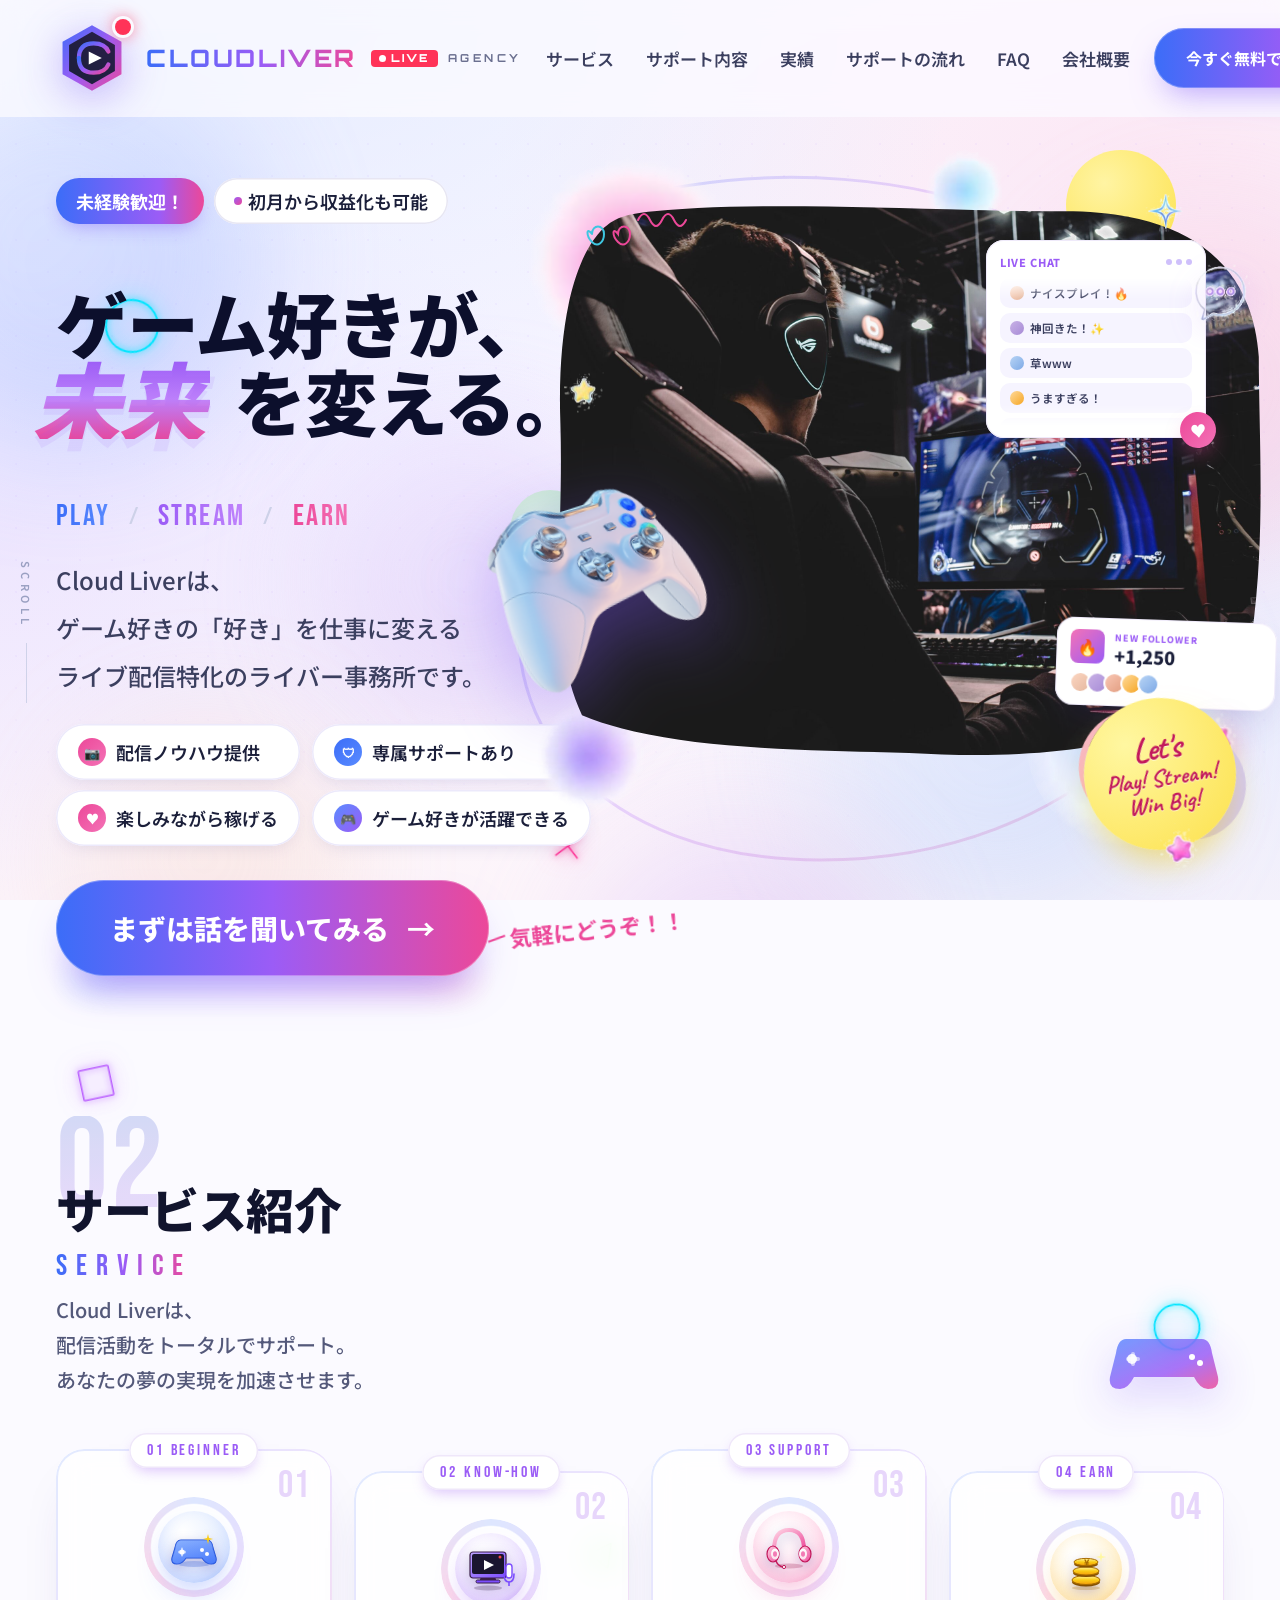
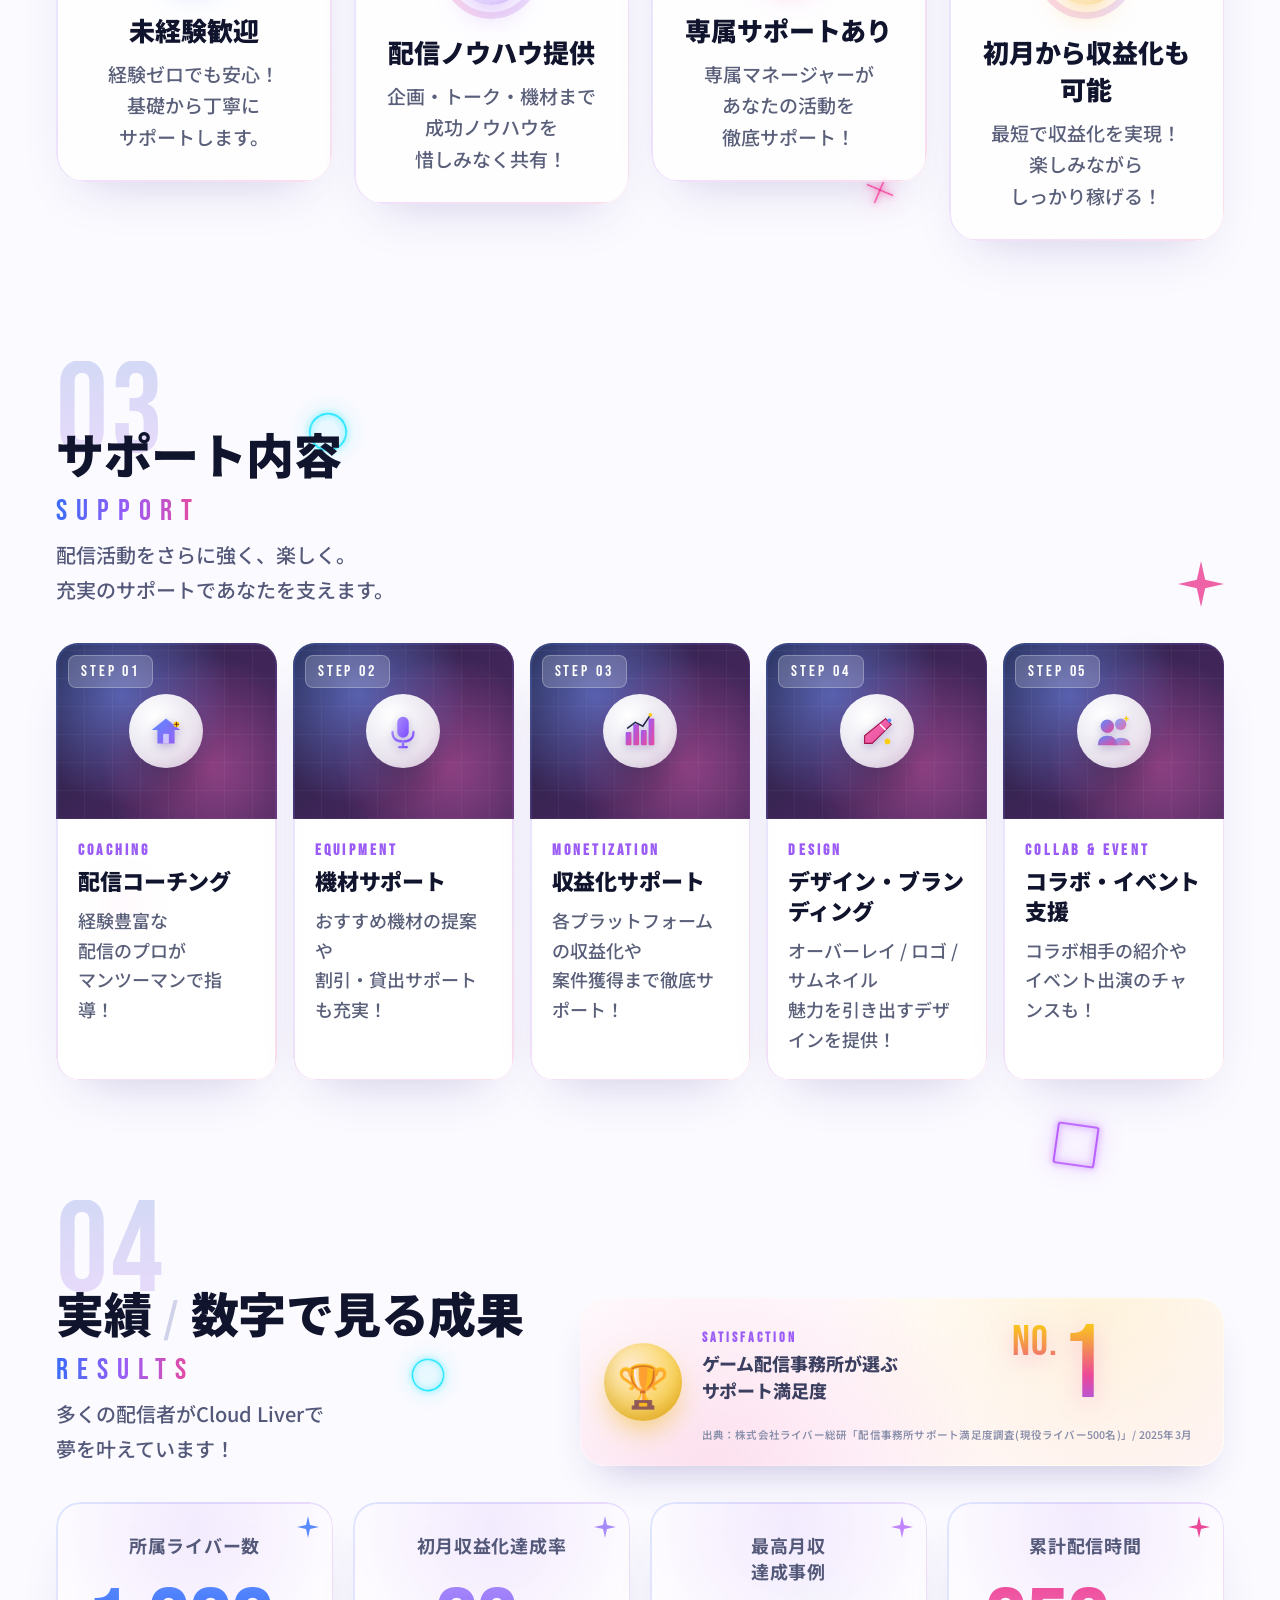
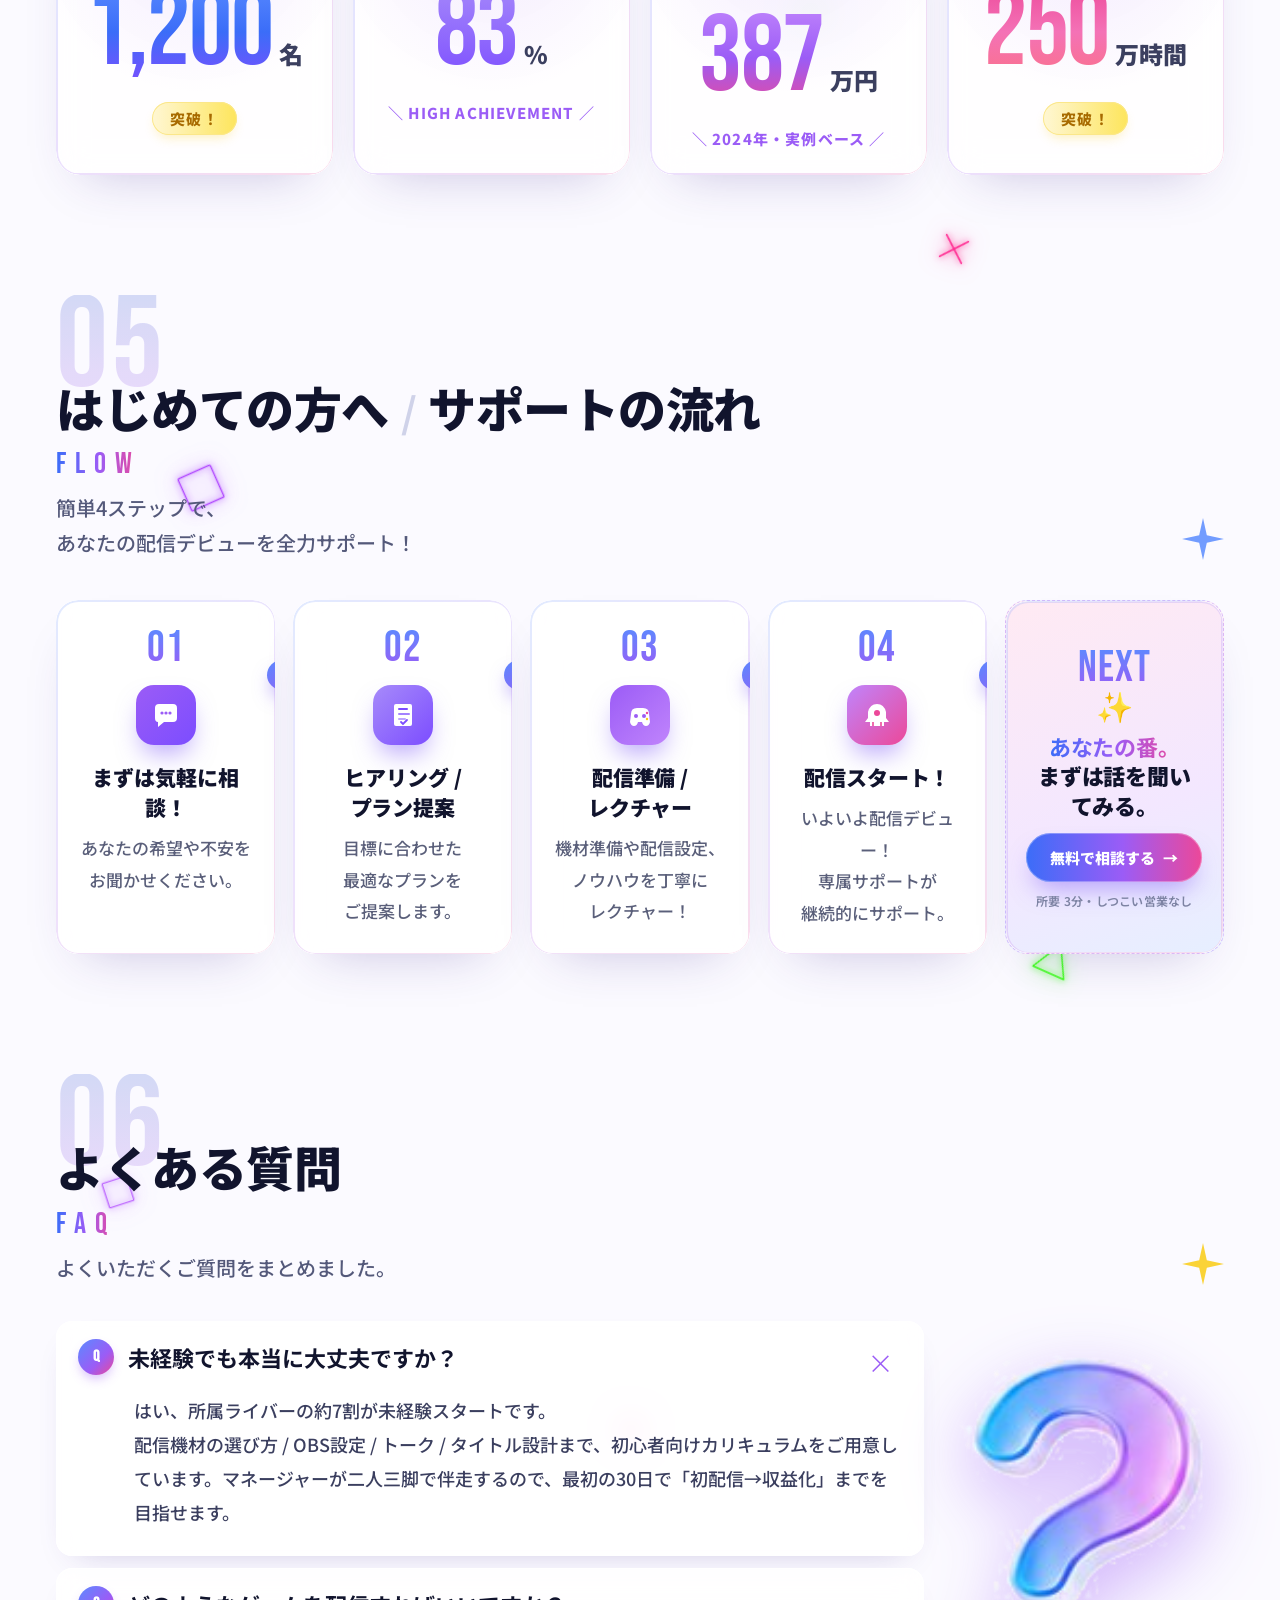
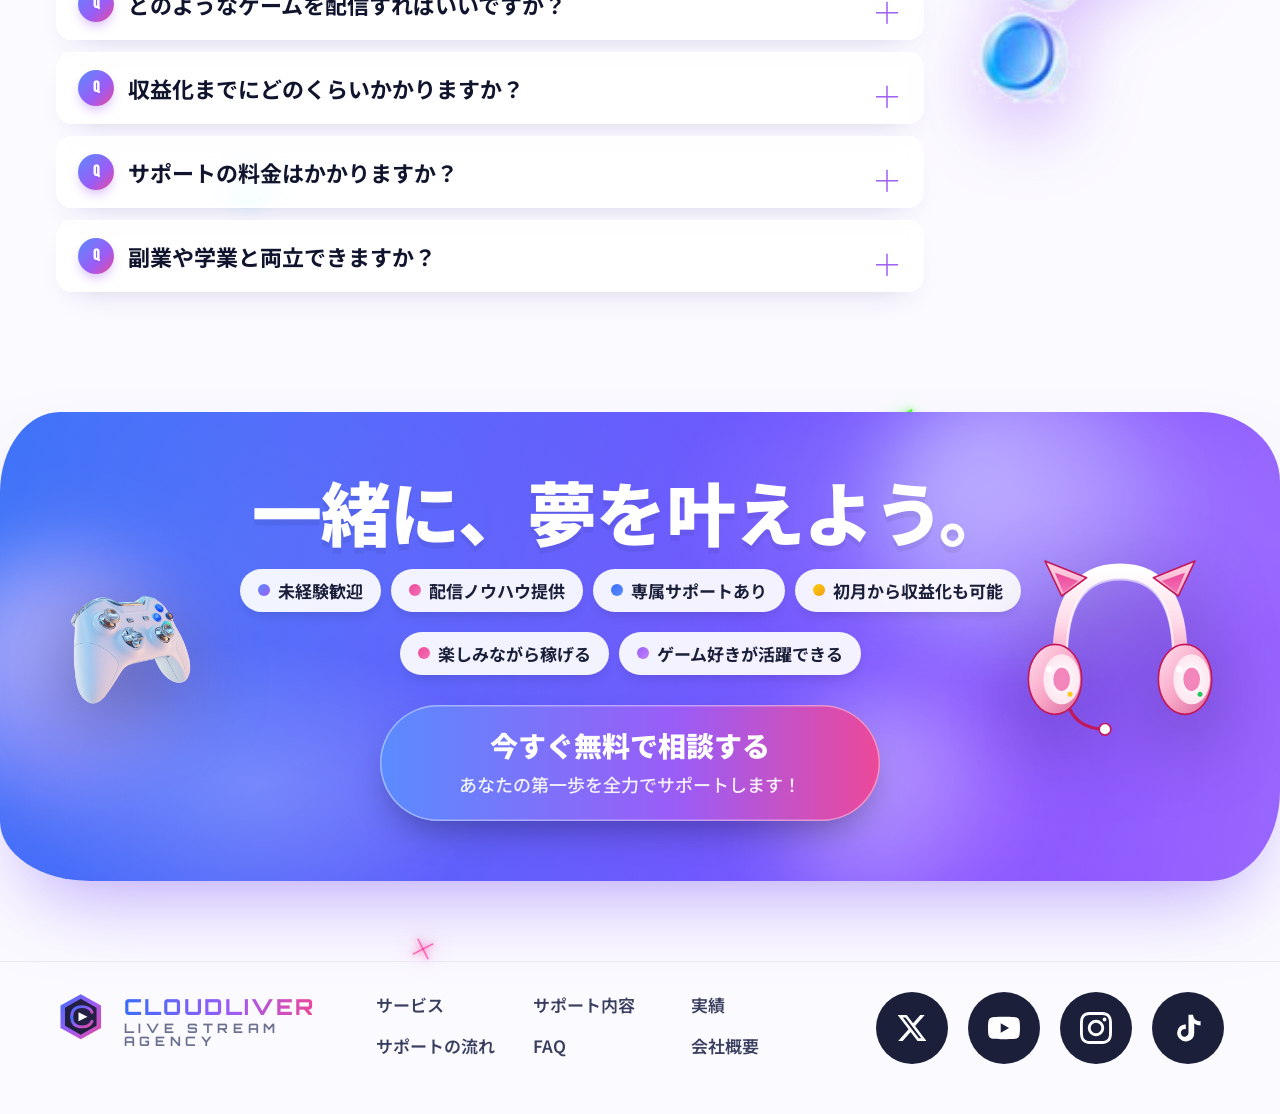
==== commit adf8b1dd: "ネオン図形の可視化修正、HERO見出し調整、カードhover演出統一、CTAバナーを有機的形状+多層アニメへ刷新 Co-Authored-By: Claude Opus 4.7 (1M context" ====
--- a/output/index.html
+++ b/output/index.html
@@ -140,7 +140,7 @@
 
       <div class="hero-cta-wrap fade-in delay-5">
         <button class="hero-cta">まずは話を聞いてみる<span class="arr">→</span></button>
-        <span class="casual">3分でOK！</span>
+        <span class="casual">気軽にどうぞ！！</span>
       </div>
     </div>
 
@@ -637,7 +637,9 @@
 
 <!-- ====================== 08 CTA BANNER ====================== -->
 <section class="cta-banner fade-in scale-in" id="cta">
-  <div class="sec07">07</div>
+  <span class="cta-blob-a"></span>
+  <span class="cta-blob-b"></span>
+  <span class="cta-blob-c"></span>
   <div class="cta-inner">
     <img class="cta-pad" src="assets/gamepad_3d.png" alt="" />
 
--- a/output/css/style.css
+++ b/output/css/style.css
@@ -27,8 +27,9 @@
 
 /* ---------- base ---------- */
 *{box-sizing:border-box}
-html,body{margin:0;padding:0;background:var(--bg);color:var(--ink);font-family:"Noto Sans JP",system-ui,sans-serif;-webkit-font-smoothing:antialiased;position:relative}
-body{min-width:1280px;overflow-x:hidden;padding-top:140px}
+html{background:var(--bg)}
+html,body{margin:0;padding:0;color:var(--ink);font-family:"Noto Sans JP",system-ui,sans-serif;-webkit-font-smoothing:antialiased;position:relative}
+body{min-width:1280px;overflow-x:hidden;padding-top:140px;background:transparent}
 img{display:block;max-width:100%}
 a{color:inherit;text-decoration:none}
 button{font-family:inherit}
@@ -154,7 +155,7 @@
   display:inline-block;margin:0;font-family:"Bebas Neue",sans-serif;letter-spacing:.3em;font-size:30px;
   background:var(--grad);-webkit-background-clip:text;background-clip:text;color:transparent;
 }
-.sec-lead{margin:8px 0 0;color:#54597a;font-size:20px;line-height:2;max-width:1000px;font-weight:500}
+.sec-lead{margin:8px 0 0;color:#54597a;font-size:20px;line-height:1.75;max-width:1000px;font-weight:500}
 .sec-lead.narrow{max-width:420px}
 .sec-head{display:grid;grid-template-columns:auto 1fr;gap:40px;align-items:end;position:relative}
 .sec-head .sec-side{display:flex;align-items:flex-end;justify-content:flex-end;height:100%}
@@ -189,12 +190,12 @@
 .h1-wrap{margin-top:18px;position:relative}
 .h1{font-size:72px;line-height:1.05;font-weight:900;letter-spacing:-.02em;color:#0c0f2c;white-space:nowrap}
 .h1 .mirai{
-  font-size:100px;font-weight:900;line-height:.9;display:inline-block;vertical-align:-8px;letter-spacing:-.036em;
+  font-size:88px;font-weight:900;line-height:.9;display:inline-block;vertical-align:-6px;letter-spacing:-.02em;
   font-style:italic;
   background:linear-gradient(180deg,#9b5cf6 0%,#c084fc 50%,#ec4899 100%);
   -webkit-background-clip:text;background-clip:text;color:transparent;
   text-shadow:0 6px 0 rgba(155,92,246,.10);
-  margin-left:-32px;margin-right:8px;
+  margin-left:-24px;margin-right:24px;padding-right:6px;
 }
 .h1 .grey{color:#cdd1e8;font-weight:900}
 
@@ -423,8 +424,8 @@
 .svc-card.s3 .svc-icon .glow{background:radial-gradient(circle at 35% 30%, #fff, #ffe3ef 70%, #f9a8c8);box-shadow:inset 0 -10px 18px rgba(236,72,153,.2), 0 16px 30px -10px rgba(236,72,153,.4)}
 .svc-card.s4 .svc-icon .glow{background:radial-gradient(circle at 35% 30%, #fff, #fff4d6 70%, #fcd99c);box-shadow:inset 0 -10px 18px rgba(245,158,11,.2), 0 16px 30px -10px rgba(245,158,11,.4)}
 .svc-icon svg{position:relative;z-index:2;width:50px;height:50px;filter:drop-shadow(0 4px 6px rgba(60,40,140,.25))}
-.svc-card h3{font-size:26px;font-weight:900;color:#11142d;margin:10px 0 14px;letter-spacing:-.005em;position:relative;z-index:1}
-.svc-card p{font-size:19px;line-height:1.9;color:#5a5f7a;margin:0;position:relative;z-index:1;font-weight:500}
+.svc-card h3{font-size:26px;font-weight:900;color:#11142d;margin:8px 0 10px;letter-spacing:-.005em;position:relative;z-index:1}
+.svc-card p{font-size:19px;line-height:1.65;color:#5a5f7a;margin:0;position:relative;z-index:1;font-weight:500}
 .svc-card .pill-en{
   position:absolute;left:50%;top:-16px;transform:translateX(-50%);
   background:#fff;color:#9b5cf6;font-family:"Bebas Neue",sans-serif;letter-spacing:.18em;font-size:16px;
@@ -443,7 +444,22 @@
   box-shadow:0 24px 50px -28px rgba(60,40,140,.28), inset 0 0 0 1px rgba(255,255,255,.8);
   transition:transform .35s cubic-bezier(.2,.7,.2,1), box-shadow .35s ease;
 }
-.sup-card:hover{transform:translateY(-8px);box-shadow:0 36px 60px -28px rgba(60,40,140,.4)}
+.sup-card::before{
+  content:"";position:absolute;inset:0;border-radius:inherit;padding:1.5px;
+  background:linear-gradient(135deg, rgba(91,139,255,.5), rgba(155,92,246,.5) 50%, rgba(236,72,153,.5));
+  -webkit-mask:linear-gradient(#000 0 0) content-box, linear-gradient(#000 0 0);
+  -webkit-mask-composite:xor;mask-composite:exclude;
+  opacity:.35;transition:opacity .35s ease;pointer-events:none;z-index:4;
+}
+.sup-card::after{
+  content:"";position:absolute;left:50%;top:0;width:160%;height:60%;transform:translateX(-50%);
+  background:radial-gradient(ellipse 50% 50% at 50% 50%, rgba(155,92,246,.18), transparent 70%);
+  pointer-events:none;opacity:0;transition:opacity .35s ease;border-radius:inherit;z-index:3;
+  mix-blend-mode:soft-light;
+}
+.sup-card:hover{transform:translateY(-10px);box-shadow:0 36px 60px -28px rgba(60,40,140,.4)}
+.sup-card:hover::before{opacity:.9}
+.sup-card:hover::after{opacity:1}
 .sup-card .scene{
   position:relative;aspect-ratio:5/4;flex:none;overflow:hidden;
   background:linear-gradient(135deg,#1f2547,#3e2557 50%,#4a2a5e);
@@ -474,8 +490,8 @@
 }
 .sup-card .body{padding:22px 22px 26px;flex:1;display:flex;flex-direction:column}
 .sup-card .eyebrow{font-family:"Bebas Neue",sans-serif;font-size:16px;color:#9b5cf6;font-weight:700;letter-spacing:.2em}
-.sup-card h4{font-size:22px;font-weight:900;color:#11142d;margin:8px 0 12px;letter-spacing:-.005em;line-height:1.45}
-.sup-card p{font-size:18px;line-height:1.85;color:#5a5f7a;margin:0;font-weight:500;white-space:pre-line}
+.sup-card h4{font-size:22px;font-weight:900;color:#11142d;margin:6px 0 10px;letter-spacing:-.005em;line-height:1.35}
+.sup-card p{font-size:18px;line-height:1.65;color:#5a5f7a;margin:0;font-weight:500;white-space:pre-line}
 
 /* ---------- 04 RESULTS ---------- */
 .results-grid{display:grid;grid-template-columns:repeat(4,1fr);gap:20px;margin-top:36px;align-items:stretch}
@@ -483,13 +499,22 @@
   position:relative;background:rgba(255,255,255,.82);backdrop-filter:blur(16px);-webkit-backdrop-filter:blur(16px);
   border-radius:24px;padding:30px 22px 26px;text-align:center;overflow:hidden;
   box-shadow:0 24px 50px -28px rgba(60,40,140,.28), inset 0 0 0 1px rgba(255,255,255,.8);
-  transition:transform .35s ease;display:flex;flex-direction:column;align-items:center;gap:6px;
-}
-.res-card:hover{transform:translateY(-6px)}
+  transition:transform .35s cubic-bezier(.2,.7,.2,1), box-shadow .35s ease;display:flex;flex-direction:column;align-items:center;gap:6px;
+}
+.res-card:hover{transform:translateY(-10px);box-shadow:0 36px 60px -28px rgba(60,40,140,.4)}
+.res-card:hover::before{opacity:1}
+.res-card:hover::after{opacity:.9}
+.res-card::after{
+  content:"";position:absolute;inset:0;border-radius:inherit;padding:1.5px;
+  background:linear-gradient(135deg, rgba(91,139,255,.55), rgba(155,92,246,.55) 50%, rgba(236,72,153,.55));
+  -webkit-mask:linear-gradient(#000 0 0) content-box, linear-gradient(#000 0 0);
+  -webkit-mask-composite:xor;mask-composite:exclude;
+  opacity:.35;transition:opacity .35s ease;pointer-events:none;z-index:3;
+}
 .res-card::before{
   content:"";position:absolute;left:50%;top:-50%;width:140%;height:120%;transform:translateX(-50%);
   background:radial-gradient(circle at 50% 50%, rgba(155,92,246,.18), transparent 65%);
-  pointer-events:none;z-index:0;
+  pointer-events:none;z-index:0;opacity:.7;transition:opacity .35s ease;
 }
 .res-card > *{position:relative;z-index:1}
 .res-card .lbl{font-size:18px;color:#54597a;font-weight:700;letter-spacing:.04em}
@@ -559,11 +584,26 @@
 .flow-card{
   position:relative;
   background:rgba(255,255,255,.85);backdrop-filter:blur(14px);
-  border-radius:22px;padding:26px 22px 26px;text-align:center;
+  border-radius:22px;padding:26px 22px 26px;text-align:center;overflow:hidden;
   box-shadow:0 24px 50px -28px rgba(60,40,140,.28), inset 0 0 0 1px rgba(255,255,255,.8);
-  transition:transform .35s ease, box-shadow .35s ease;
-}
-.flow-card:hover{transform:translateY(-6px);box-shadow:0 32px 56px -28px rgba(60,40,140,.4)}
+  transition:transform .35s cubic-bezier(.2,.7,.2,1), box-shadow .35s ease;
+}
+.flow-card::before{
+  content:"";position:absolute;inset:0;border-radius:inherit;padding:1.5px;
+  background:linear-gradient(135deg, rgba(91,139,255,.5), rgba(155,92,246,.5) 50%, rgba(236,72,153,.5));
+  -webkit-mask:linear-gradient(#000 0 0) content-box, linear-gradient(#000 0 0);
+  -webkit-mask-composite:xor;mask-composite:exclude;
+  opacity:.35;transition:opacity .35s ease;pointer-events:none;z-index:3;
+}
+.flow-card::after{
+  content:"";position:absolute;left:50%;top:0;width:160%;height:60%;transform:translateX(-50%);
+  background:radial-gradient(ellipse 50% 50% at 50% 50%, rgba(155,92,246,.16), transparent 70%);
+  pointer-events:none;opacity:0;transition:opacity .35s ease;border-radius:inherit;z-index:2;
+}
+.flow-card:hover{transform:translateY(-10px);box-shadow:0 36px 60px -28px rgba(60,40,140,.4)}
+.flow-card:hover::before{opacity:.9}
+.flow-card:hover::after{opacity:1}
+.flow-card > *{position:relative;z-index:4}
 .flow-card .step{
   font-family:"Bebas Neue",sans-serif;font-size:44px;line-height:1;
   background:linear-gradient(180deg,#5a8bff 0%,#9b5cf6 100%);
@@ -655,18 +695,72 @@
 /* ---------- 07 CTA banner (shared between pages, content differs) ---------- */
 .cta-banner{
   position:relative;max-width:1280px;margin:60px auto 80px;
-  border-radius:24px;padding:60px 60px;overflow:hidden;
+  border-radius:60px 80px 70px 90px / 80px 70px 90px 60px;
+  padding:60px 60px;overflow:hidden;
   background:linear-gradient(100deg,#3b6df8 0%,#7c4dff 35%,#c084fc 65%,#ec4899 100%);
-  box-shadow:0 40px 80px -30px rgba(123,86,247,.5);
+  background-size:220% 220%;
+  box-shadow:0 40px 80px -30px rgba(123,86,247,.55);
+  animation:ctaMorph 14s ease-in-out infinite, ctaShift 18s ease-in-out infinite;
+}
+@keyframes ctaMorph{
+  0%,100%{border-radius:60px 80px 70px 90px / 80px 70px 90px 60px}
+  25%   {border-radius:90px 60px 80px 70px / 70px 90px 60px 80px}
+  50%   {border-radius:80px 90px 60px 80px / 90px 60px 80px 70px}
+  75%   {border-radius:70px 80px 90px 60px / 60px 80px 70px 90px}
+}
+@keyframes ctaShift{
+  0%,100%{background-position:0% 50%}
+  50%    {background-position:100% 50%}
+}
+@media (prefers-reduced-motion: reduce){
+  .cta-banner{animation:none}
 }
 .cta-banner::before{
   content:"";position:absolute;inset:0;background:
     radial-gradient(ellipse 400px 240px at 20% 80%, rgba(255,255,255,.18), transparent 60%),
     radial-gradient(ellipse 600px 300px at 80% 20%, rgba(255,255,255,.18), transparent 60%);
-}
-.cta-banner .sec07{
-  position:absolute;left:36px;top:18px;font-family:"Bebas Neue",sans-serif;font-size:110px;
-  color:rgba(255,255,255,.18);line-height:.8;
+  pointer-events:none;
+}
+.cta-banner::after{
+  content:"";position:absolute;inset:0;pointer-events:none;border-radius:inherit;
+  background:
+    radial-gradient(circle at 20% 30%, rgba(255,255,255,.12) 0%, transparent 50%),
+    radial-gradient(circle at 80% 70%, rgba(255,255,255,.10) 0%, transparent 55%);
+  mix-blend-mode:overlay;animation:ctaShimmer 9s ease-in-out infinite;
+}
+@keyframes ctaShimmer{
+  0%,100%{opacity:.7;transform:translate3d(0,0,0)}
+  50%    {opacity:1;transform:translate3d(20px,-10px,0)}
+}
+/* floating decorative blobs inside CTA banner */
+.cta-banner .cta-blob-a,
+.cta-banner .cta-blob-b,
+.cta-banner .cta-blob-c{
+  position:absolute;border-radius:50%;pointer-events:none;
+  filter:blur(40px);mix-blend-mode:screen;will-change:transform;
+}
+.cta-banner .cta-blob-a{
+  left:-60px;top:30%;width:260px;height:260px;
+  background:radial-gradient(circle at 30% 30%, rgba(255,200,230,.55), rgba(255,120,200,.25) 60%, transparent 80%);
+  animation:ctaBlobA 11s ease-in-out infinite;
+}
+.cta-banner .cta-blob-b{
+  right:8%;top:-40px;width:300px;height:300px;
+  background:radial-gradient(circle at 30% 30%, rgba(200,220,255,.55), rgba(120,160,255,.25) 60%, transparent 80%);
+  animation:ctaBlobB 13s ease-in-out infinite;
+}
+.cta-banner .cta-blob-c{
+  right:20%;bottom:-50px;width:240px;height:240px;
+  background:radial-gradient(circle at 30% 30%, rgba(230,200,255,.5), rgba(180,120,255,.25) 60%, transparent 80%);
+  animation:ctaBlobC 15s ease-in-out infinite;
+}
+@keyframes ctaBlobA{0%,100%{transform:translate(0,0) scale(1)}50%{transform:translate(40px,-20px) scale(1.1)}}
+@keyframes ctaBlobB{0%,100%{transform:translate(0,0) scale(1)}50%{transform:translate(-30px,30px) scale(.92)}}
+@keyframes ctaBlobC{0%,100%{transform:translate(0,0) scale(1)}50%{transform:translate(50px,-40px) scale(1.08)}}
+@media (prefers-reduced-motion: reduce){
+  .cta-banner .cta-blob-a,
+  .cta-banner .cta-blob-b,
+  .cta-banner .cta-blob-c{animation:none}
 }
 .cta-inner{position:relative;z-index:2;display:grid;grid-template-columns:140px 1fr 160px;gap:30px;align-items:center}
 .cta-inner .ttl{
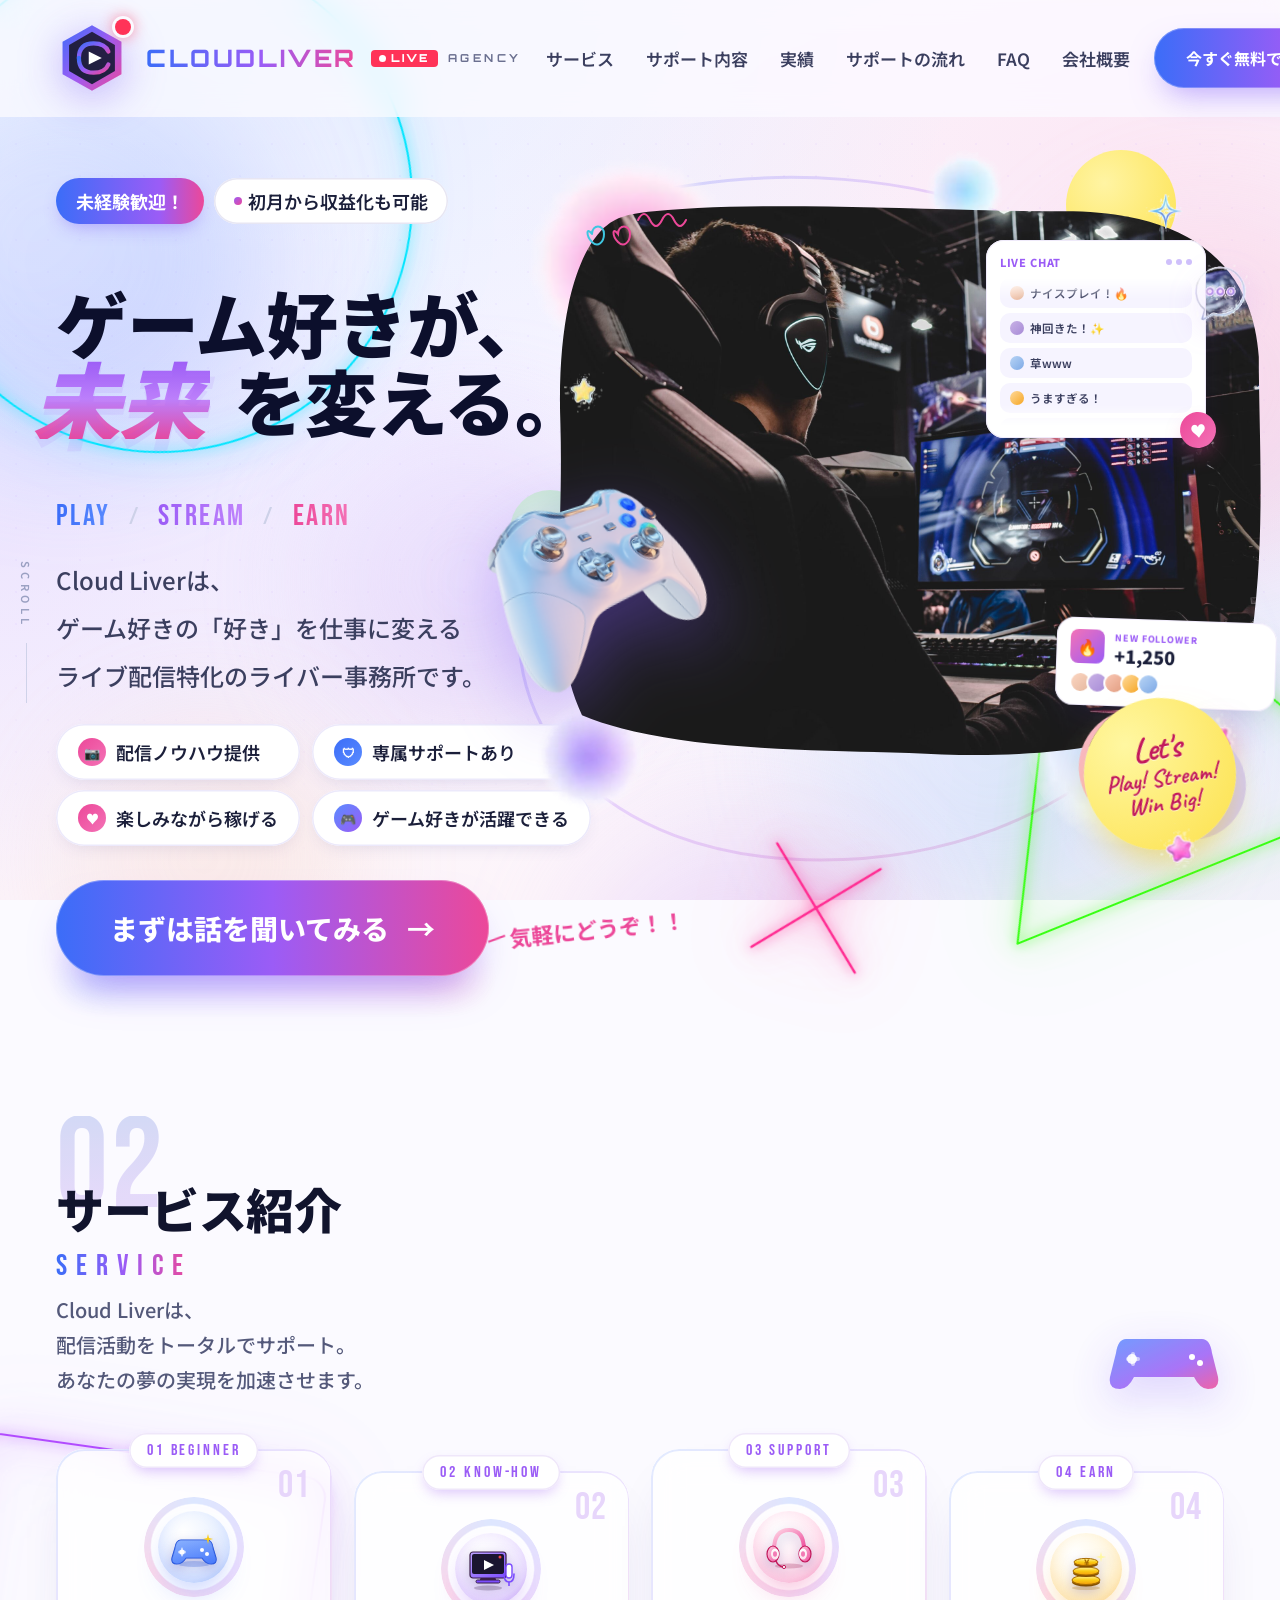
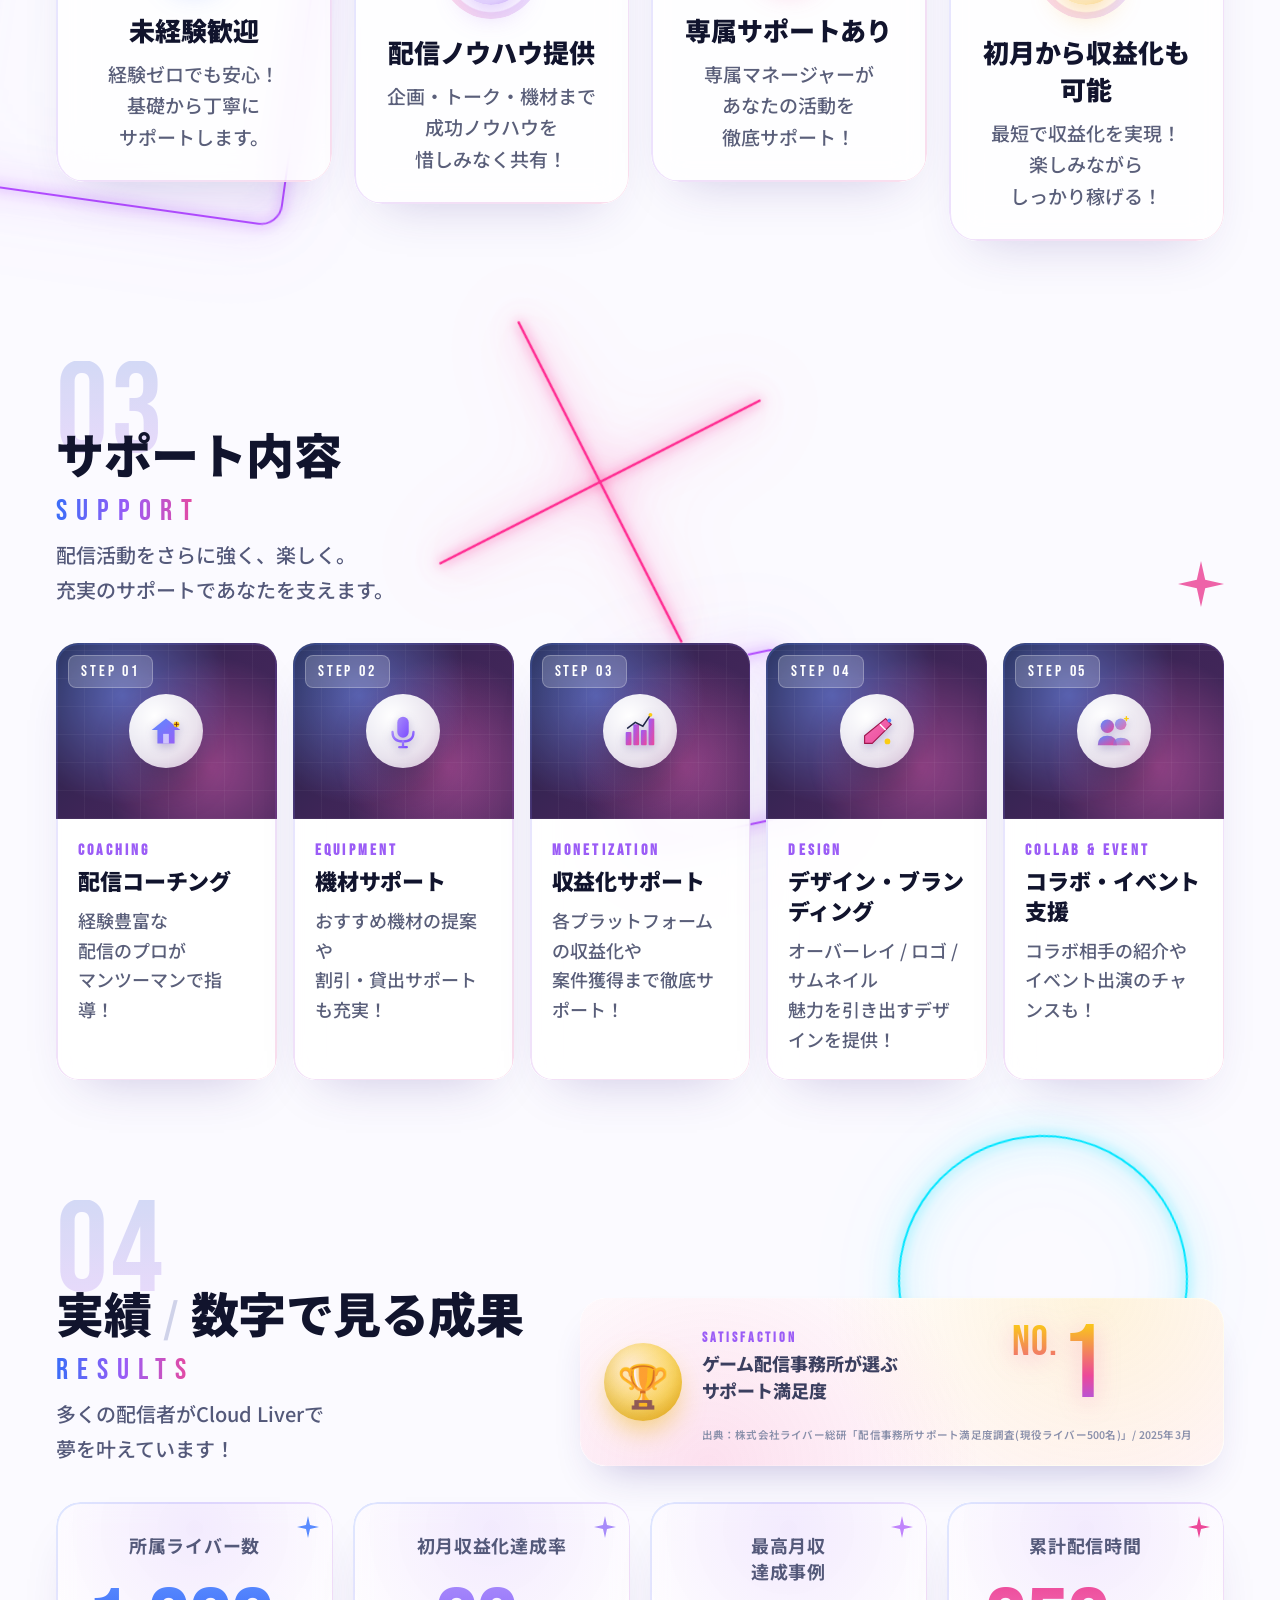
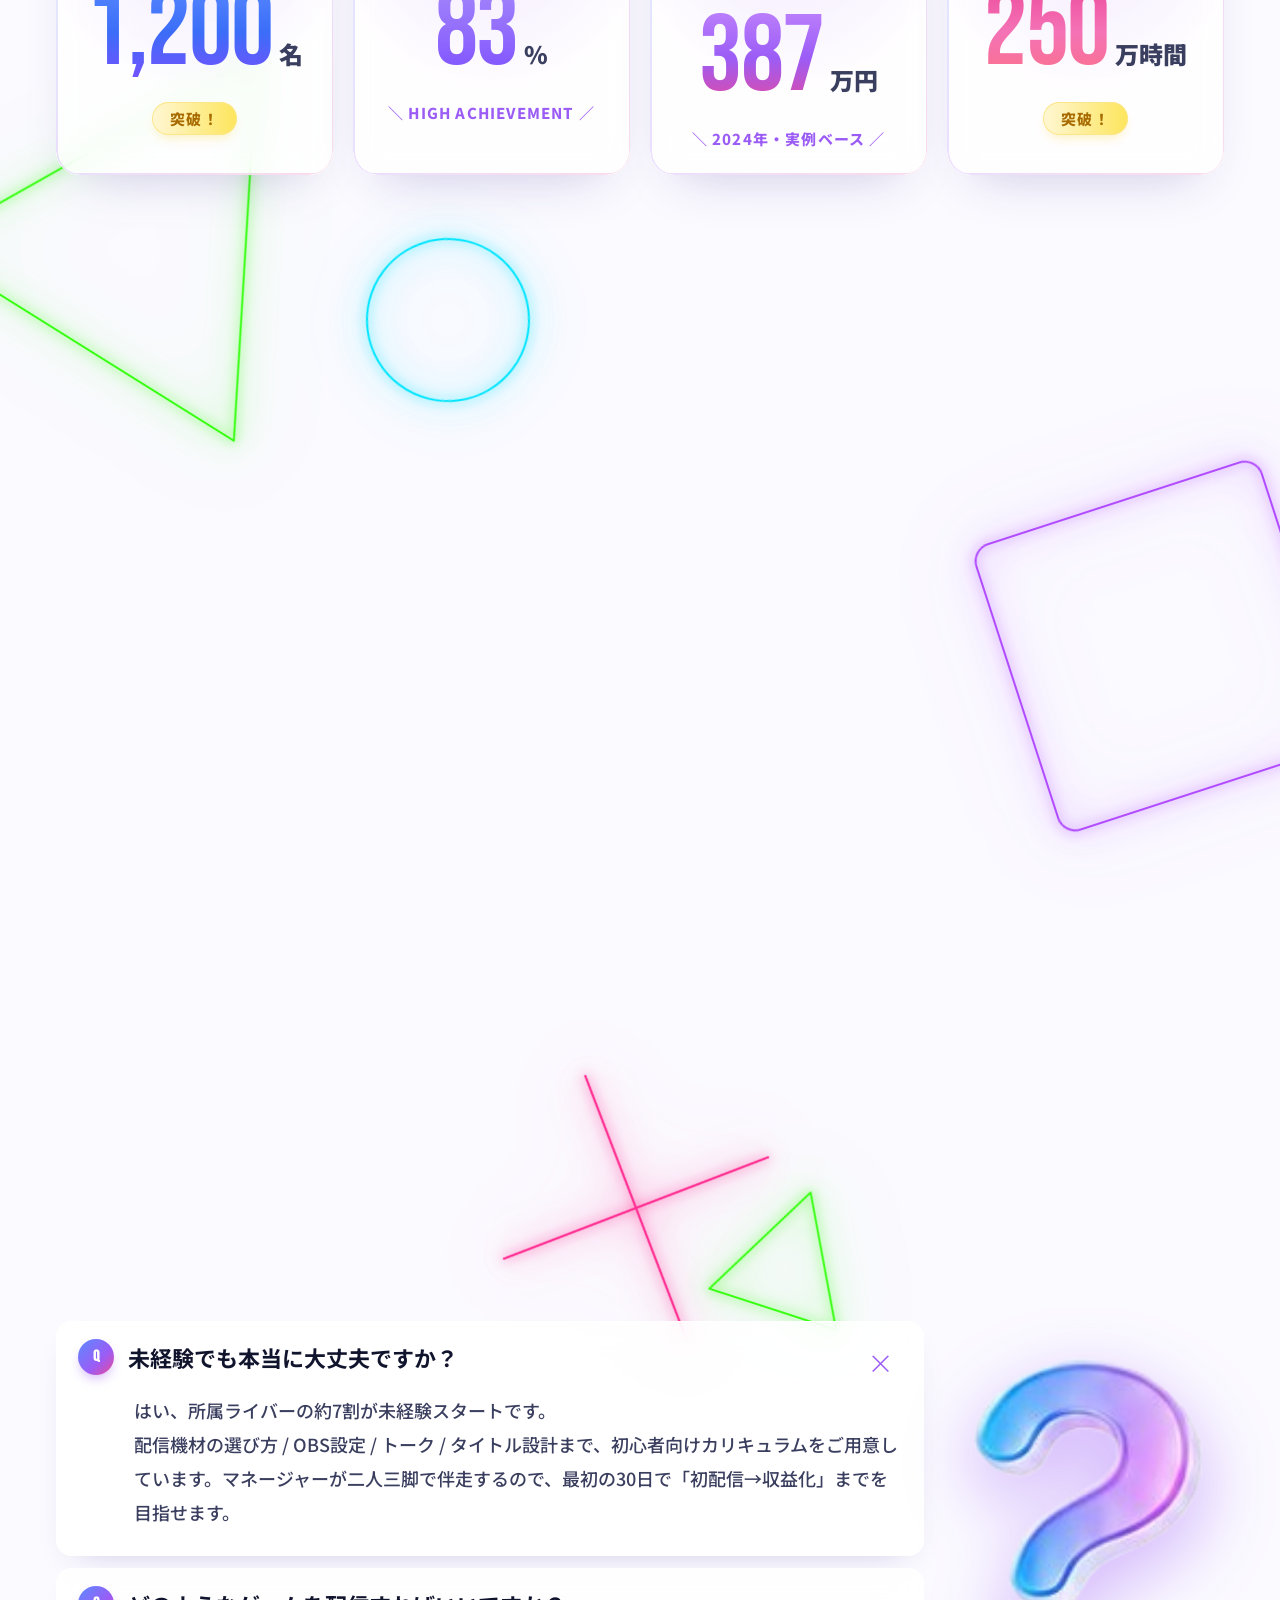
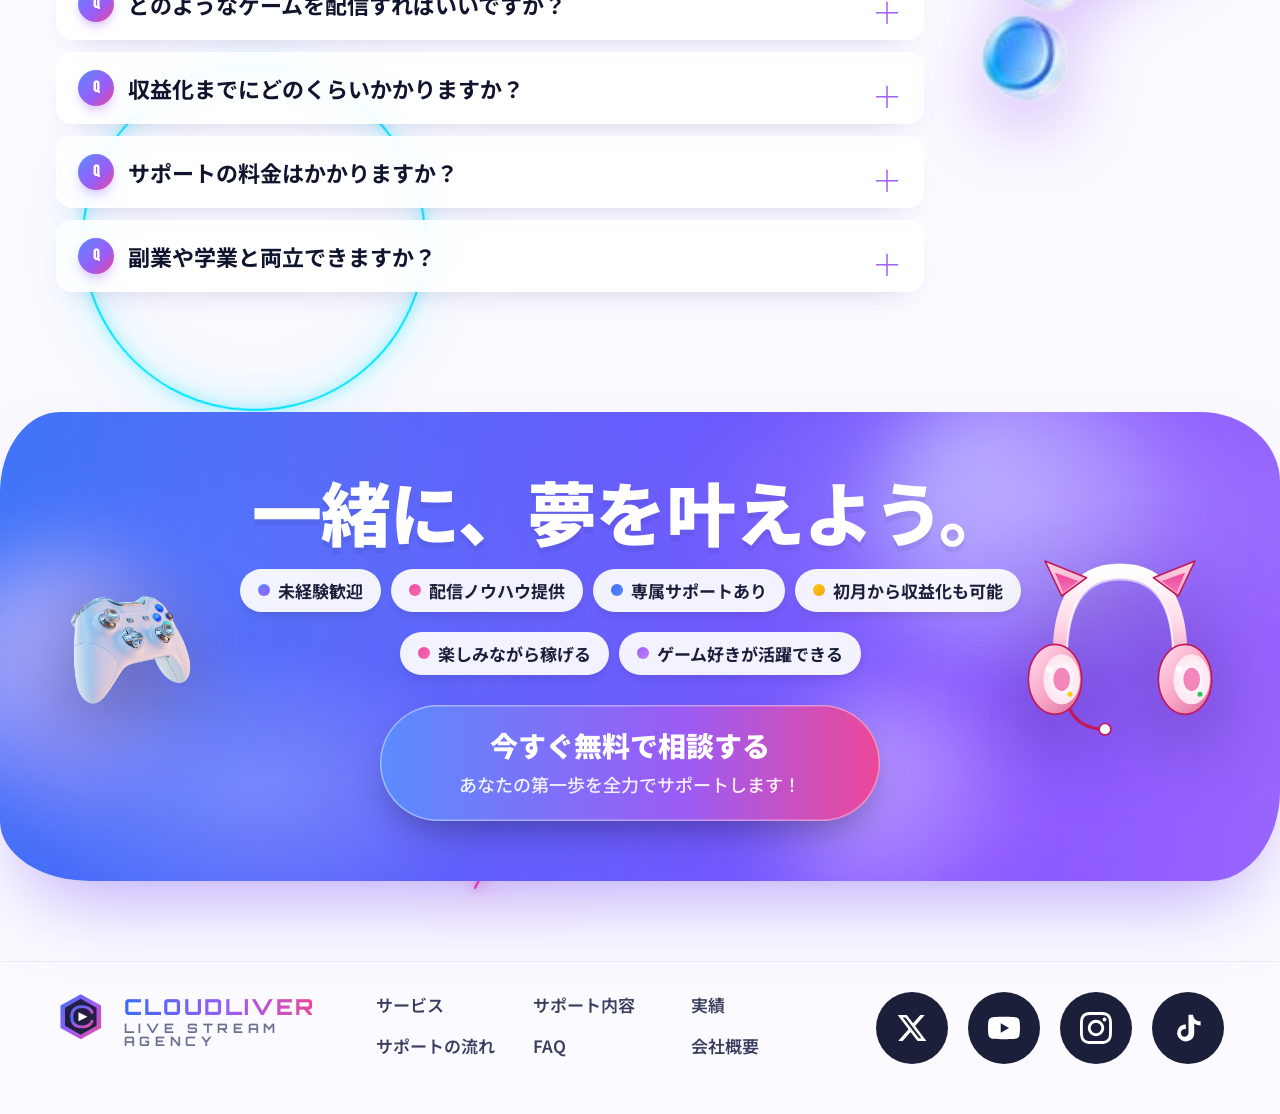
==== commit 64b68acc: "背景ネオン図形を大幅大型化(140-560px)、FAQをふわっと開閉、FAQ画像差替、アンカーのスムーズスクロール追加 Co-Authored-By: Claude Opus 4.7 (1M con" ====
--- a/output/index.html
+++ b/output/index.html
@@ -21,32 +21,22 @@
 </div>
 
 <div class="bg-shapes" aria-hidden="true">
-  <span class="bg-shape glow-cyan" style="top:5%;left:8%;width:60px;height:60px;--r:14deg;--dur:18s;--delay:0s"><svg viewBox="0 0 60 60" xmlns="http://www.w3.org/2000/svg" aria-hidden="true"><circle cx="30" cy="30" r="26" fill="none" stroke="#00e5ff" stroke-width="2"/></svg></span>
-  <span class="bg-shape glow-lime" style="top:8%;right:11%;width:48px;height:48px;--r:-18deg;--dur:16s;--delay:-3s"><svg viewBox="0 0 60 60" xmlns="http://www.w3.org/2000/svg" aria-hidden="true"><path d="M 30 6 L 54 50 L 6 50 Z" fill="none" stroke="#39ff14" stroke-width="2" stroke-linejoin="round"/></svg></span>
-  <span class="bg-shape glow-pink" style="top:14%;left:43%;width:36px;height:36px;--r:8deg;--dur:14s;--delay:-5s"><svg viewBox="0 0 60 60" xmlns="http://www.w3.org/2000/svg" aria-hidden="true"><path d="M 12 12 L 48 48 M 48 12 L 12 48" stroke="#ff2e93" stroke-width="2.4" stroke-linecap="round" fill="none"/></svg></span>
-  <span class="bg-shape glow-purple" style="top:11%;right:4%;width:44px;height:44px;--r:24deg;--dur:20s;--delay:-1s"><svg viewBox="0 0 60 60" xmlns="http://www.w3.org/2000/svg" aria-hidden="true"><rect x="6" y="6" width="48" height="48" rx="2" fill="none" stroke="#b14bff" stroke-width="2"/></svg></span>
-  <span class="bg-shape glow-purple" style="top:18%;left:6%;width:38px;height:38px;--r:-12deg;--dur:17s;--delay:-2s"><svg viewBox="0 0 60 60" xmlns="http://www.w3.org/2000/svg" aria-hidden="true"><rect x="6" y="6" width="48" height="48" rx="2" fill="none" stroke="#b14bff" stroke-width="2"/></svg></span>
-  <span class="bg-shape glow-cyan" style="top:22%;right:6%;width:52px;height:52px;--r:-8deg;--dur:21s;--delay:-7s"><svg viewBox="0 0 60 60" xmlns="http://www.w3.org/2000/svg" aria-hidden="true"><circle cx="30" cy="30" r="26" fill="none" stroke="#00e5ff" stroke-width="2"/></svg></span>
-  <span class="bg-shape glow-lime" style="top:26%;left:46%;width:30px;height:30px;--r:36deg;--dur:15s;--delay:-4s"><svg viewBox="0 0 60 60" xmlns="http://www.w3.org/2000/svg" aria-hidden="true"><path d="M 30 6 L 54 50 L 6 50 Z" fill="none" stroke="#39ff14" stroke-width="2" stroke-linejoin="round"/></svg></span>
-  <span class="bg-shape glow-pink" style="top:30%;right:30%;width:32px;height:32px;--r:-22deg;--dur:13s;--delay:-6s"><svg viewBox="0 0 60 60" xmlns="http://www.w3.org/2000/svg" aria-hidden="true"><path d="M 12 12 L 48 48 M 48 12 L 12 48" stroke="#ff2e93" stroke-width="2.4" stroke-linecap="round" fill="none"/></svg></span>
-  <span class="bg-shape glow-cyan" style="top:34%;left:24%;width:42px;height:42px;--r:18deg;--dur:19s;--delay:-9s"><svg viewBox="0 0 60 60" xmlns="http://www.w3.org/2000/svg" aria-hidden="true"><circle cx="30" cy="30" r="26" fill="none" stroke="#00e5ff" stroke-width="2"/></svg></span>
-  <span class="bg-shape glow-lime" style="top:38%;right:8%;width:56px;height:56px;--r:-32deg;--dur:22s;--delay:-1s"><svg viewBox="0 0 60 60" xmlns="http://www.w3.org/2000/svg" aria-hidden="true"><path d="M 30 6 L 54 50 L 6 50 Z" fill="none" stroke="#39ff14" stroke-width="2" stroke-linejoin="round"/></svg></span>
-  <span class="bg-shape glow-pink" style="top:42%;left:8%;width:40px;height:40px;--r:14deg;--dur:14s;--delay:-3s"><svg viewBox="0 0 60 60" xmlns="http://www.w3.org/2000/svg" aria-hidden="true"><path d="M 12 12 L 48 48 M 48 12 L 12 48" stroke="#ff2e93" stroke-width="2.4" stroke-linecap="round" fill="none"/></svg></span>
-  <span class="bg-shape glow-purple" style="top:46%;right:14%;width:50px;height:50px;--r:8deg;--dur:18s;--delay:-5s"><svg viewBox="0 0 60 60" xmlns="http://www.w3.org/2000/svg" aria-hidden="true"><rect x="6" y="6" width="48" height="48" rx="2" fill="none" stroke="#b14bff" stroke-width="2"/></svg></span>
-  <span class="bg-shape glow-cyan" style="top:50%;left:32%;width:36px;height:36px;--r:-26deg;--dur:16s;--delay:-7s"><svg viewBox="0 0 60 60" xmlns="http://www.w3.org/2000/svg" aria-hidden="true"><circle cx="30" cy="30" r="26" fill="none" stroke="#00e5ff" stroke-width="2"/></svg></span>
-  <span class="bg-shape glow-lime" style="top:54%;left:62%;width:32px;height:32px;--r:-12deg;--dur:13s;--delay:-2s"><svg viewBox="0 0 60 60" xmlns="http://www.w3.org/2000/svg" aria-hidden="true"><path d="M 30 6 L 54 50 L 6 50 Z" fill="none" stroke="#39ff14" stroke-width="2" stroke-linejoin="round"/></svg></span>
-  <span class="bg-shape glow-pink" style="top:58%;right:24%;width:38px;height:38px;--r:18deg;--dur:15s;--delay:-4s"><svg viewBox="0 0 60 60" xmlns="http://www.w3.org/2000/svg" aria-hidden="true"><path d="M 12 12 L 48 48 M 48 12 L 12 48" stroke="#ff2e93" stroke-width="2.4" stroke-linecap="round" fill="none"/></svg></span>
-  <span class="bg-shape glow-purple" style="top:62%;left:14%;width:44px;height:44px;--r:-24deg;--dur:19s;--delay:-8s"><svg viewBox="0 0 60 60" xmlns="http://www.w3.org/2000/svg" aria-hidden="true"><rect x="6" y="6" width="48" height="48" rx="2" fill="none" stroke="#b14bff" stroke-width="2"/></svg></span>
-  <span class="bg-shape glow-cyan" style="top:66%;right:5%;width:32px;height:32px;--r:36deg;--dur:14s;--delay:-3s"><svg viewBox="0 0 60 60" xmlns="http://www.w3.org/2000/svg" aria-hidden="true"><circle cx="30" cy="30" r="26" fill="none" stroke="#00e5ff" stroke-width="2"/></svg></span>
-  <span class="bg-shape glow-lime" style="top:70%;right:16%;width:42px;height:42px;--r:24deg;--dur:18s;--delay:-6s"><svg viewBox="0 0 60 60" xmlns="http://www.w3.org/2000/svg" aria-hidden="true"><path d="M 30 6 L 54 50 L 6 50 Z" fill="none" stroke="#39ff14" stroke-width="2" stroke-linejoin="round"/></svg></span>
-  <span class="bg-shape glow-purple" style="top:74%;left:8%;width:32px;height:32px;--r:-18deg;--dur:16s;--delay:-9s"><svg viewBox="0 0 60 60" xmlns="http://www.w3.org/2000/svg" aria-hidden="true"><rect x="6" y="6" width="48" height="48" rx="2" fill="none" stroke="#b14bff" stroke-width="2"/></svg></span>
-  <span class="bg-shape glow-pink" style="top:78%;left:48%;width:34px;height:34px;--r:10deg;--dur:13s;--delay:-2s"><svg viewBox="0 0 60 60" xmlns="http://www.w3.org/2000/svg" aria-hidden="true"><path d="M 12 12 L 48 48 M 48 12 L 12 48" stroke="#ff2e93" stroke-width="2.4" stroke-linecap="round" fill="none"/></svg></span>
-  <span class="bg-shape glow-cyan" style="top:84%;left:18%;width:38px;height:38px;--r:-14deg;--dur:17s;--delay:-5s"><svg viewBox="0 0 60 60" xmlns="http://www.w3.org/2000/svg" aria-hidden="true"><circle cx="30" cy="30" r="26" fill="none" stroke="#00e5ff" stroke-width="2"/></svg></span>
-  <span class="bg-shape glow-lime" style="top:88%;right:28%;width:36px;height:36px;--r:32deg;--dur:19s;--delay:-8s"><svg viewBox="0 0 60 60" xmlns="http://www.w3.org/2000/svg" aria-hidden="true"><path d="M 30 6 L 54 50 L 6 50 Z" fill="none" stroke="#39ff14" stroke-width="2" stroke-linejoin="round"/></svg></span>
-  <span class="bg-shape glow-purple" style="top:95%;right:10%;width:28px;height:28px;--r:-22deg;--dur:15s;--delay:-4s"><svg viewBox="0 0 60 60" xmlns="http://www.w3.org/2000/svg" aria-hidden="true"><rect x="6" y="6" width="48" height="48" rx="2" fill="none" stroke="#b14bff" stroke-width="2"/></svg></span>
-  <span class="bg-shape glow-pink" style="top:97%;left:32%;width:26px;height:26px;--r:18deg;--dur:14s;--delay:-6s"><svg viewBox="0 0 60 60" xmlns="http://www.w3.org/2000/svg" aria-hidden="true"><path d="M 12 12 L 48 48 M 48 12 L 12 48" stroke="#ff2e93" stroke-width="2.4" stroke-linecap="round" fill="none"/></svg></span>
+  <span class="bg-shape glow-cyan" style="top:-80px;left:-120px;width:560px;height:560px;--r:14deg;--dur:24s;--delay:0s"><svg viewBox="0 0 60 60" xmlns="http://www.w3.org/2000/svg" aria-hidden="true"><circle cx="30" cy="30" r="27" fill="none" stroke="#00e5ff" stroke-width="2"/></svg></span>
+  <span class="bg-shape glow-lime" style="top:8%;right:-100px;width:480px;height:480px;--r:-22deg;--dur:22s;--delay:-4s"><svg viewBox="0 0 60 60" xmlns="http://www.w3.org/2000/svg" aria-hidden="true"><path d="M 30 5 L 55 51 L 5 51 Z" fill="none" stroke="#39ff14" stroke-width="2" stroke-linejoin="round"/></svg></span>
+  <span class="bg-shape glow-purple" style="top:24%;left:-80px;width:420px;height:420px;--r:8deg;--dur:26s;--delay:-2s"><svg viewBox="0 0 60 60" xmlns="http://www.w3.org/2000/svg" aria-hidden="true"><rect x="5" y="5" width="50" height="50" rx="3" fill="none" stroke="#b14bff" stroke-width="2"/></svg></span>
+  <span class="bg-shape glow-pink" style="top:32%;left:32%;width:380px;height:380px;--r:18deg;--dur:20s;--delay:-7s"><svg viewBox="0 0 60 60" xmlns="http://www.w3.org/2000/svg" aria-hidden="true"><path d="M 10 10 L 50 50 M 50 10 L 10 50" stroke="#ff2e93" stroke-width="2.4" stroke-linecap="round" fill="none"/></svg></span>
+  <span class="bg-shape glow-cyan" style="top:46%;right:6%;width:320px;height:320px;--r:-12deg;--dur:23s;--delay:-5s"><svg viewBox="0 0 60 60" xmlns="http://www.w3.org/2000/svg" aria-hidden="true"><circle cx="30" cy="30" r="27" fill="none" stroke="#00e5ff" stroke-width="2"/></svg></span>
+  <span class="bg-shape glow-lime" style="top:54%;left:-60px;width:440px;height:440px;--r:32deg;--dur:25s;--delay:-3s"><svg viewBox="0 0 60 60" xmlns="http://www.w3.org/2000/svg" aria-hidden="true"><path d="M 30 5 L 55 51 L 5 51 Z" fill="none" stroke="#39ff14" stroke-width="2" stroke-linejoin="round"/></svg></span>
+  <span class="bg-shape glow-purple" style="top:62%;right:-60px;width:360px;height:360px;--r:-18deg;--dur:21s;--delay:-9s"><svg viewBox="0 0 60 60" xmlns="http://www.w3.org/2000/svg" aria-hidden="true"><rect x="5" y="5" width="50" height="50" rx="3" fill="none" stroke="#b14bff" stroke-width="2"/></svg></span>
+  <span class="bg-shape glow-pink" style="top:72%;left:38%;width:300px;height:300px;--r:24deg;--dur:19s;--delay:-6s"><svg viewBox="0 0 60 60" xmlns="http://www.w3.org/2000/svg" aria-hidden="true"><path d="M 10 10 L 50 50 M 50 10 L 10 50" stroke="#ff2e93" stroke-width="2.4" stroke-linecap="round" fill="none"/></svg></span>
+  <span class="bg-shape glow-cyan" style="top:82%;left:5%;width:380px;height:380px;--r:8deg;--dur:22s;--delay:-2s"><svg viewBox="0 0 60 60" xmlns="http://www.w3.org/2000/svg" aria-hidden="true"><circle cx="30" cy="30" r="27" fill="none" stroke="#00e5ff" stroke-width="2"/></svg></span>
+  <span class="bg-shape glow-lime" style="top:90%;right:8%;width:280px;height:280px;--r:-26deg;--dur:18s;--delay:-4s"><svg viewBox="0 0 60 60" xmlns="http://www.w3.org/2000/svg" aria-hidden="true"><path d="M 30 5 L 55 51 L 5 51 Z" fill="none" stroke="#39ff14" stroke-width="2" stroke-linejoin="round"/></svg></span>
+  <span class="bg-shape glow-pink" style="top:14%;right:30%;width:160px;height:160px;--r:14deg;--dur:14s;--delay:-3s"><svg viewBox="0 0 60 60" xmlns="http://www.w3.org/2000/svg" aria-hidden="true"><path d="M 10 10 L 50 50 M 50 10 L 10 50" stroke="#ff2e93" stroke-width="2.4" stroke-linecap="round" fill="none"/></svg></span>
+  <span class="bg-shape glow-purple" style="top:38%;left:48%;width:200px;height:200px;--r:-12deg;--dur:16s;--delay:-8s"><svg viewBox="0 0 60 60" xmlns="http://www.w3.org/2000/svg" aria-hidden="true"><rect x="5" y="5" width="50" height="50" rx="3" fill="none" stroke="#b14bff" stroke-width="2"/></svg></span>
+  <span class="bg-shape glow-cyan" style="top:58%;left:28%;width:180px;height:180px;--r:-8deg;--dur:15s;--delay:-1s"><svg viewBox="0 0 60 60" xmlns="http://www.w3.org/2000/svg" aria-hidden="true"><circle cx="30" cy="30" r="27" fill="none" stroke="#00e5ff" stroke-width="2"/></svg></span>
+  <span class="bg-shape glow-lime" style="top:74%;right:32%;width:160px;height:160px;--r:18deg;--dur:17s;--delay:-5s"><svg viewBox="0 0 60 60" xmlns="http://www.w3.org/2000/svg" aria-hidden="true"><path d="M 30 5 L 55 51 L 5 51 Z" fill="none" stroke="#39ff14" stroke-width="2" stroke-linejoin="round"/></svg></span>
+  <span class="bg-shape glow-pink" style="top:94%;left:34%;width:140px;height:140px;--r:-18deg;--dur:13s;--delay:-7s"><svg viewBox="0 0 60 60" xmlns="http://www.w3.org/2000/svg" aria-hidden="true"><path d="M 10 10 L 50 50 M 50 10 L 10 50" stroke="#ff2e93" stroke-width="2.4" stroke-linecap="round" fill="none"/></svg></span>
 </div>
-
 
 <!-- ====================== HEADER ====================== -->
 <header class="site">
@@ -630,7 +620,7 @@
       <details class="faq-item"><summary><div class="left"><span class="q">Q</span><span class="label">副業や学業と両立できますか？</span></div><div class="plus">＋</div></summary><div class="answer">もちろん可能です。<br/>週5〜10時間の配信から始める方が大半で、学生 / 社会人それぞれの生活に合わせて<br/>配信枠を組んでいます。本業との両立事例も多数。</div></details>
     </div>
     <div class="faq-q-glow">
-      <img src="assets/faq_question_3d.png" alt="?" />
+      <img src="assets/hatena_syuse.png" alt="?" />
     </div>
   </div>
 </section>
--- a/output/css/style.css
+++ b/output/css/style.css
@@ -69,20 +69,33 @@
 .bg-shapes{position:absolute;inset:0;pointer-events:none;overflow:hidden;z-index:-1}
 .bg-shape{
   position:absolute;
-  animation:shapeFloat var(--dur,18s) ease-in-out infinite;
+  animation:shapeFloat var(--dur,22s) ease-in-out infinite;
   animation-delay:var(--delay,0s);
   will-change:transform;
 }
 .bg-shape svg{display:block;width:100%;height:100%;transform:rotate(var(--r,0deg))}
-.bg-shape.glow-cyan   svg{filter:drop-shadow(0 0 3px #00e5ff) drop-shadow(0 0 10px rgba(0,229,255,.65))}
-.bg-shape.glow-lime   svg{filter:drop-shadow(0 0 3px #39ff14) drop-shadow(0 0 10px rgba(57,255,20,.55))}
-.bg-shape.glow-purple svg{filter:drop-shadow(0 0 3px #b14bff) drop-shadow(0 0 10px rgba(177,75,255,.6))}
-.bg-shape.glow-pink   svg{filter:drop-shadow(0 0 3px #ff2e93) drop-shadow(0 0 10px rgba(255,46,147,.6))}
+.bg-shape svg *{vector-effect:non-scaling-stroke}
+.bg-shape.glow-cyan   svg{filter:
+  drop-shadow(0 0 6px  #00e5ff)
+  drop-shadow(0 0 18px rgba(0,229,255,.7))
+  drop-shadow(0 0 40px rgba(0,229,255,.3))}
+.bg-shape.glow-lime   svg{filter:
+  drop-shadow(0 0 6px  #39ff14)
+  drop-shadow(0 0 18px rgba(57,255,20,.6))
+  drop-shadow(0 0 40px rgba(57,255,20,.25))}
+.bg-shape.glow-purple svg{filter:
+  drop-shadow(0 0 6px  #b14bff)
+  drop-shadow(0 0 18px rgba(177,75,255,.65))
+  drop-shadow(0 0 40px rgba(177,75,255,.28))}
+.bg-shape.glow-pink   svg{filter:
+  drop-shadow(0 0 6px  #ff2e93)
+  drop-shadow(0 0 18px rgba(255,46,147,.65))
+  drop-shadow(0 0 40px rgba(255,46,147,.28))}
 
 @keyframes shapeFloat{
   0%,100%{transform:translateY(0) translateX(0)}
-  33%{transform:translateY(-18px) translateX(8px)}
-  66%{transform:translateY(10px) translateX(-10px)}
+  33%{transform:translateY(-34px) translateX(16px)}
+  66%{transform:translateY(22px) translateX(-20px)}
 }
 @media (prefers-reduced-motion: reduce){.bg-shape{animation:none}}
 
@@ -684,6 +697,18 @@
 .faq-item .plus{font-size:30px;color:#9b5cf6;font-weight:300;transition:transform .35s cubic-bezier(.2,.7,.2,1);flex:none;margin-left:18px;display:grid;place-items:center;width:30px;height:30px}
 .faq-item[open] .plus{transform:rotate(45deg)}
 .faq-item .answer{padding:0 24px 26px 78px;font-size:18px;line-height:1.9;color:#3b3f5f;font-weight:500}
+/* smooth accordion: animate block-size via ::details-content (Chromium/modern) */
+:root{interpolate-size:allow-keywords}
+.faq-item::details-content{
+  block-size:0;overflow:clip;opacity:.0;
+  transition:
+    block-size .45s cubic-bezier(.22,.7,.18,1),
+    opacity .35s ease,
+    content-visibility .45s allow-discrete;
+}
+.faq-item[open]::details-content{
+  block-size:auto;opacity:1;
+}
 .faq-q-glow{
   position:relative;display:grid;place-items:center;
   width:280px;height:300px;justify-self:end;
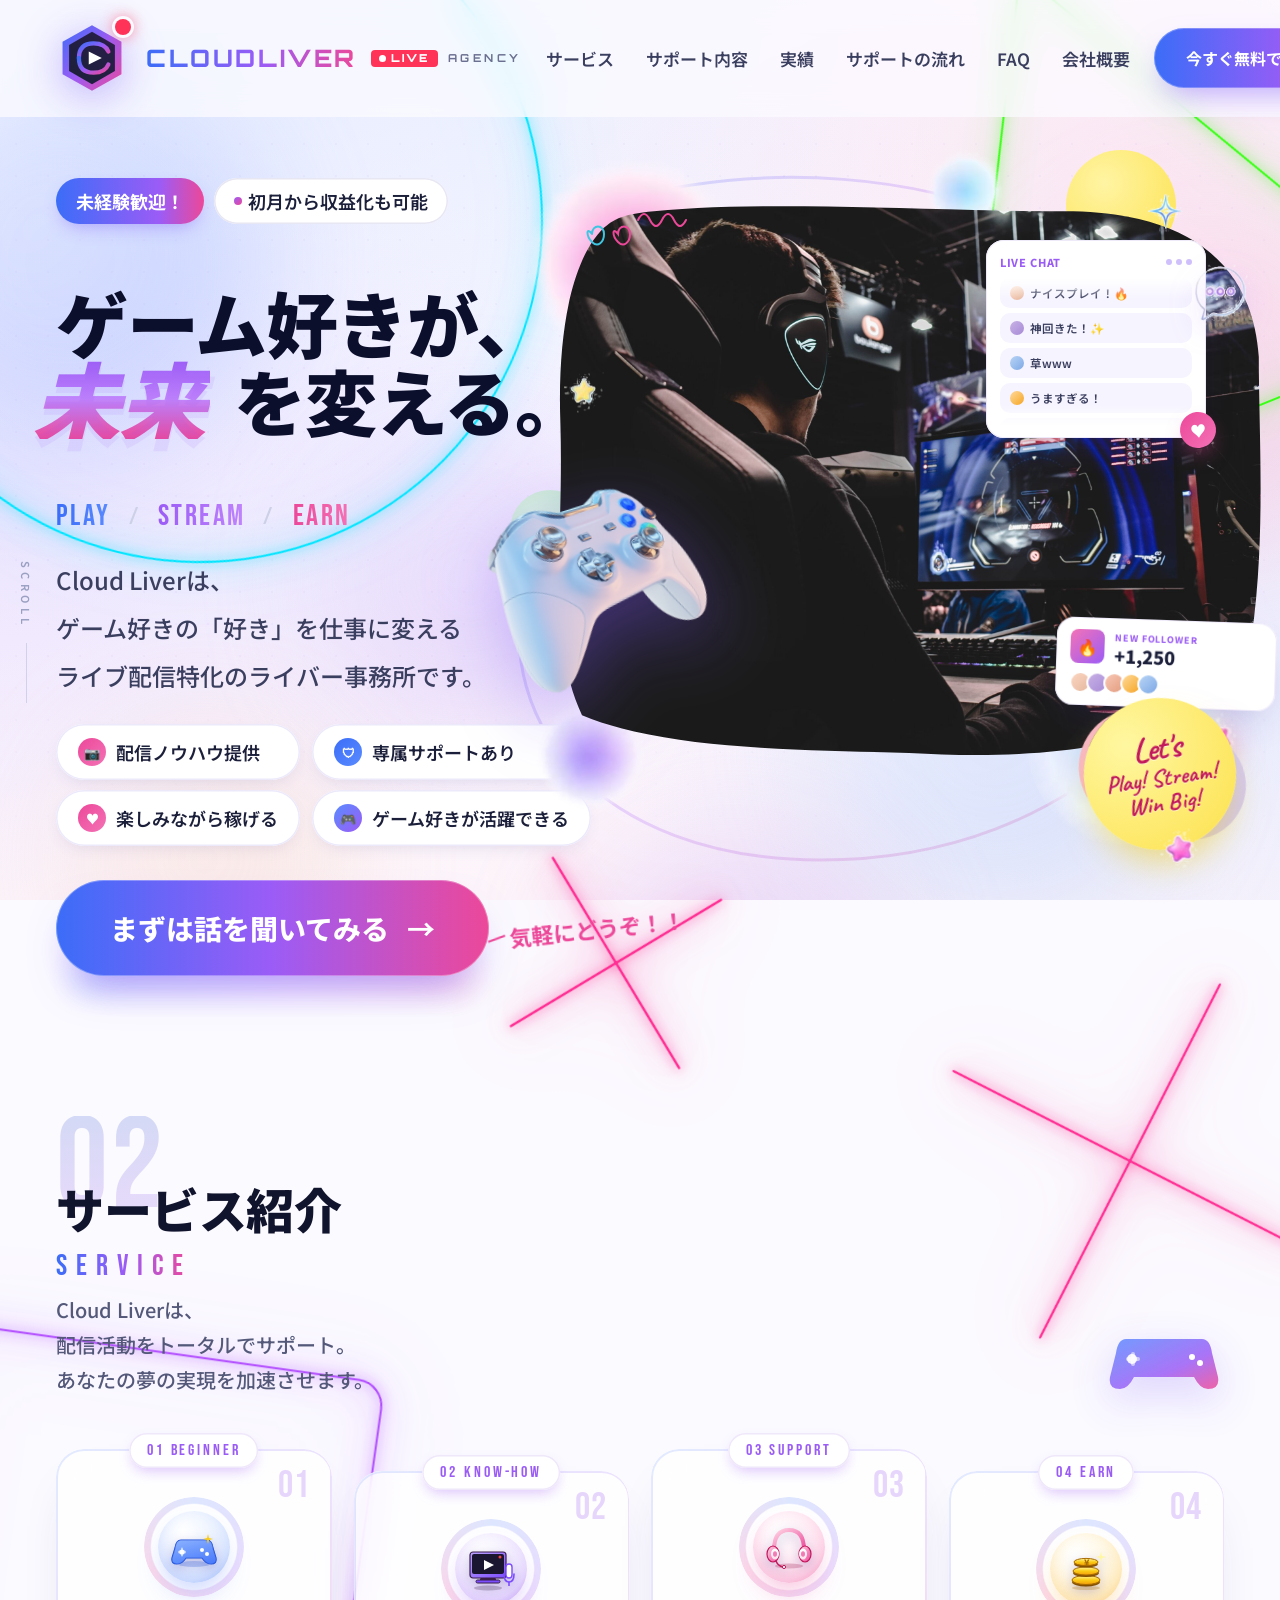
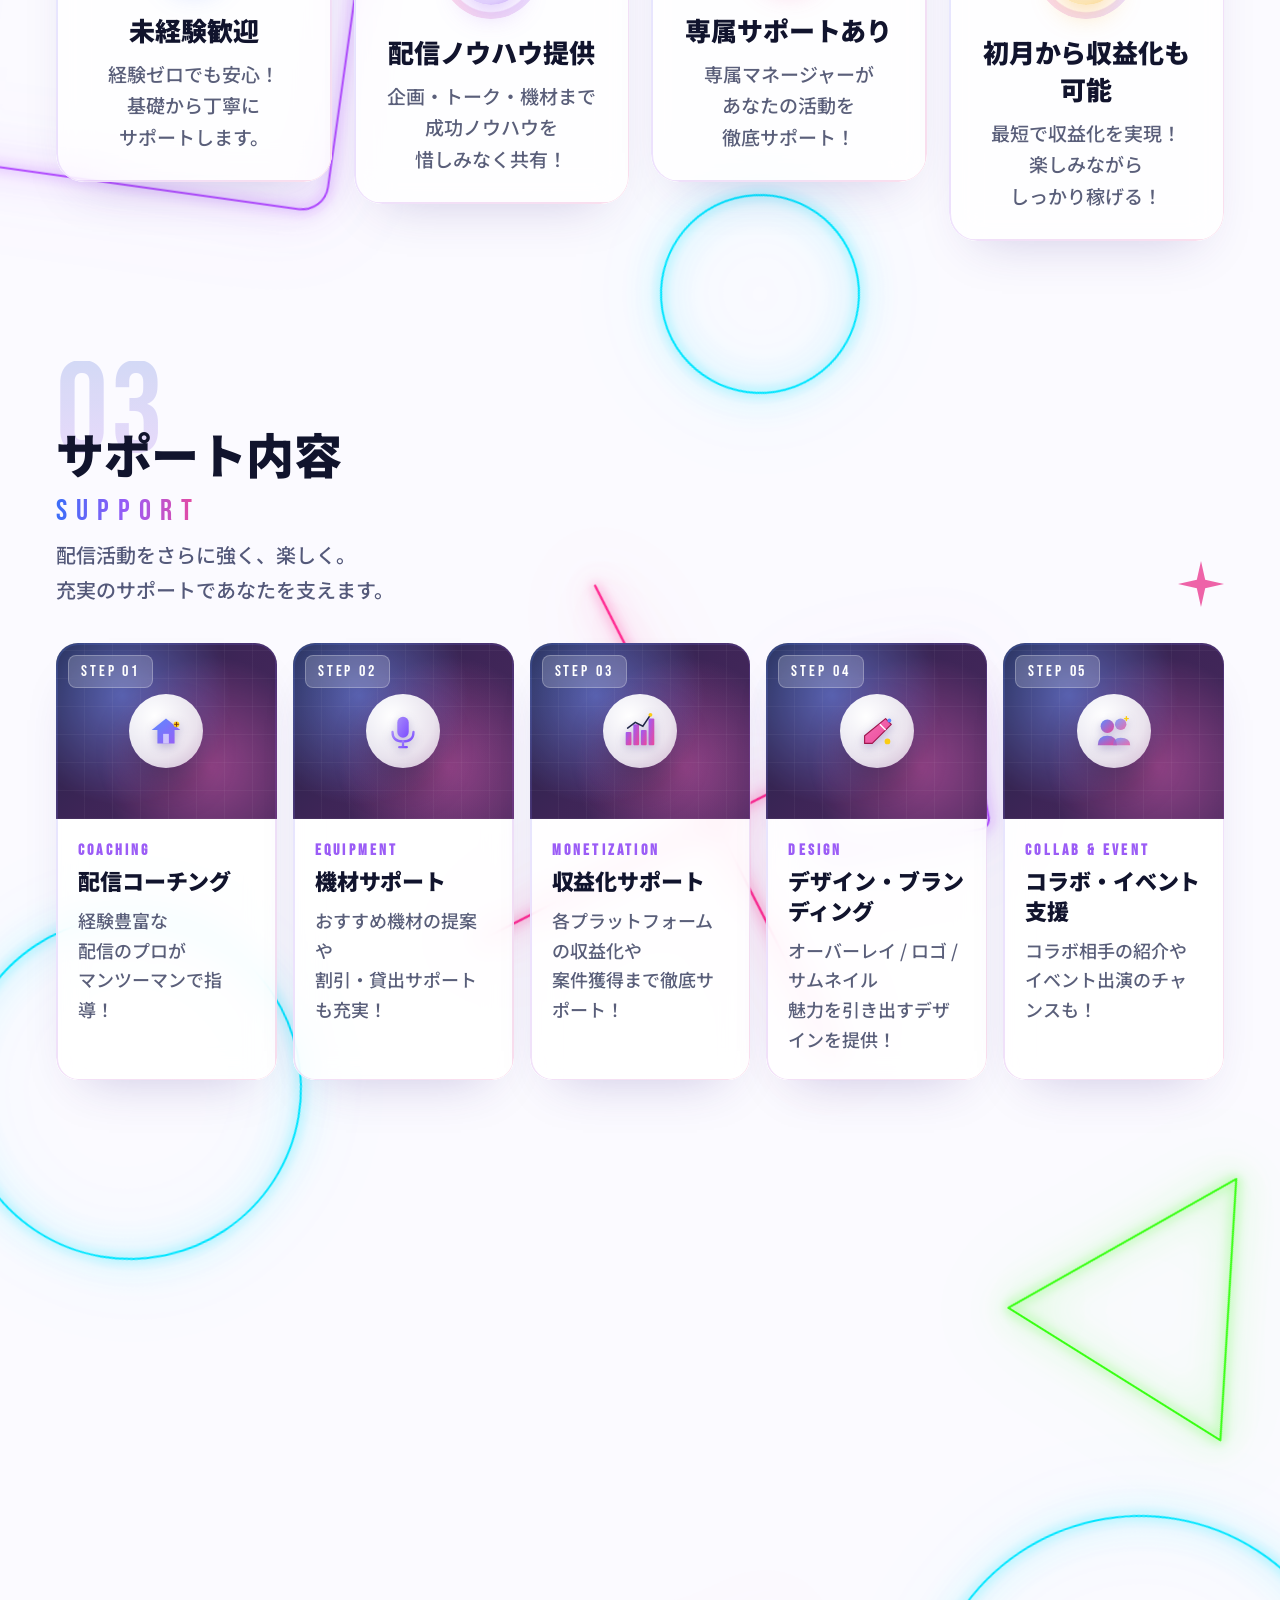
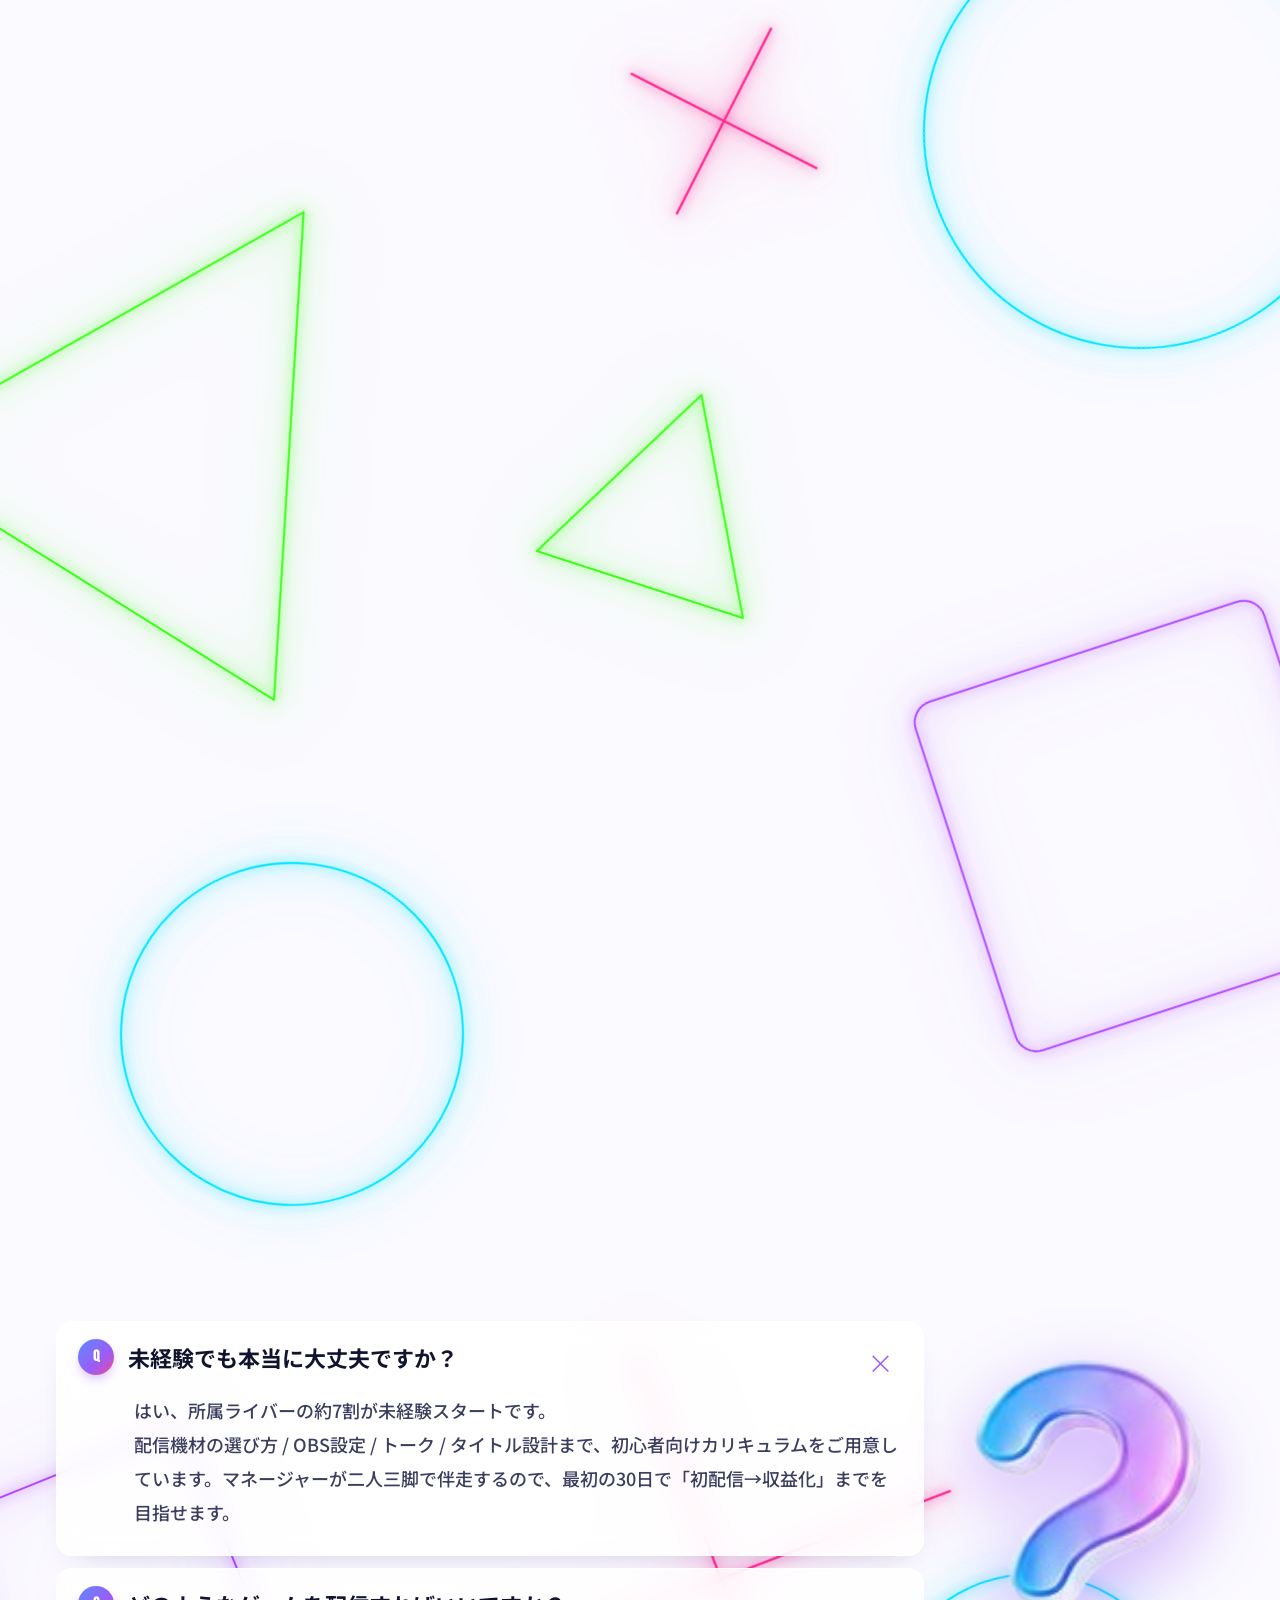
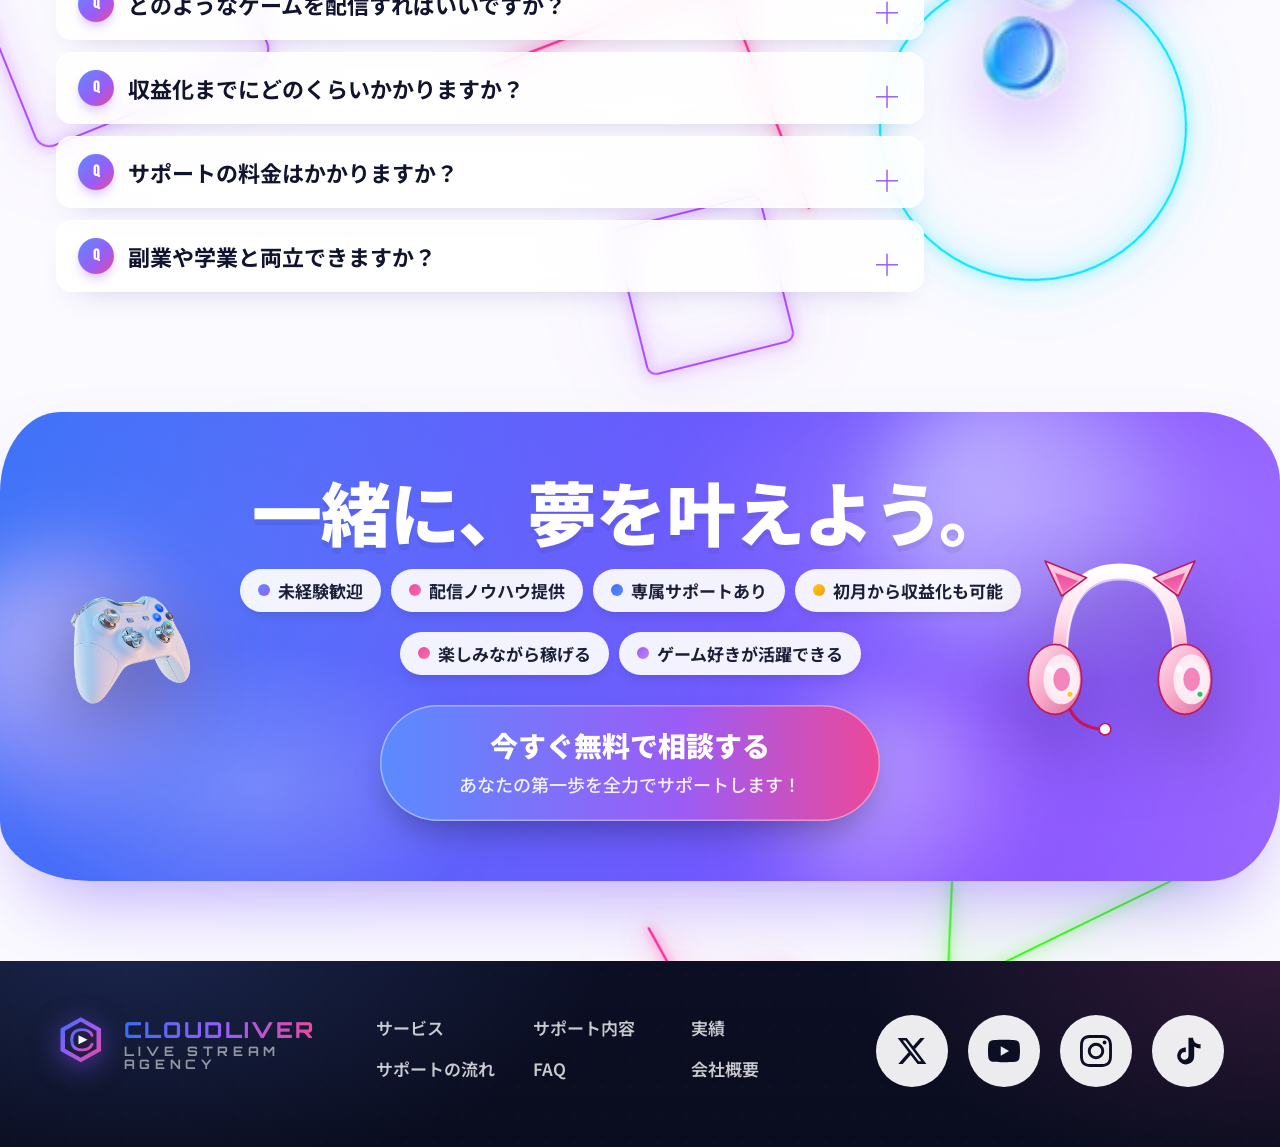
==== commit 176f3a34: "フッターをダークテーマ化、背景ネオン図形をさらに増強(23個/最大760px)、会社概要01のCEO写真削除&単列化、MISSION本文追記、VMVカードのhoverをSERVICEと統一 Co-Au" ====
--- a/output/index.html
+++ b/output/index.html
@@ -21,21 +21,29 @@
 </div>
 
 <div class="bg-shapes" aria-hidden="true">
-  <span class="bg-shape glow-cyan" style="top:-80px;left:-120px;width:560px;height:560px;--r:14deg;--dur:24s;--delay:0s"><svg viewBox="0 0 60 60" xmlns="http://www.w3.org/2000/svg" aria-hidden="true"><circle cx="30" cy="30" r="27" fill="none" stroke="#00e5ff" stroke-width="2"/></svg></span>
-  <span class="bg-shape glow-lime" style="top:8%;right:-100px;width:480px;height:480px;--r:-22deg;--dur:22s;--delay:-4s"><svg viewBox="0 0 60 60" xmlns="http://www.w3.org/2000/svg" aria-hidden="true"><path d="M 30 5 L 55 51 L 5 51 Z" fill="none" stroke="#39ff14" stroke-width="2" stroke-linejoin="round"/></svg></span>
-  <span class="bg-shape glow-purple" style="top:24%;left:-80px;width:420px;height:420px;--r:8deg;--dur:26s;--delay:-2s"><svg viewBox="0 0 60 60" xmlns="http://www.w3.org/2000/svg" aria-hidden="true"><rect x="5" y="5" width="50" height="50" rx="3" fill="none" stroke="#b14bff" stroke-width="2"/></svg></span>
-  <span class="bg-shape glow-pink" style="top:32%;left:32%;width:380px;height:380px;--r:18deg;--dur:20s;--delay:-7s"><svg viewBox="0 0 60 60" xmlns="http://www.w3.org/2000/svg" aria-hidden="true"><path d="M 10 10 L 50 50 M 50 10 L 10 50" stroke="#ff2e93" stroke-width="2.4" stroke-linecap="round" fill="none"/></svg></span>
-  <span class="bg-shape glow-cyan" style="top:46%;right:6%;width:320px;height:320px;--r:-12deg;--dur:23s;--delay:-5s"><svg viewBox="0 0 60 60" xmlns="http://www.w3.org/2000/svg" aria-hidden="true"><circle cx="30" cy="30" r="27" fill="none" stroke="#00e5ff" stroke-width="2"/></svg></span>
-  <span class="bg-shape glow-lime" style="top:54%;left:-60px;width:440px;height:440px;--r:32deg;--dur:25s;--delay:-3s"><svg viewBox="0 0 60 60" xmlns="http://www.w3.org/2000/svg" aria-hidden="true"><path d="M 30 5 L 55 51 L 5 51 Z" fill="none" stroke="#39ff14" stroke-width="2" stroke-linejoin="round"/></svg></span>
-  <span class="bg-shape glow-purple" style="top:62%;right:-60px;width:360px;height:360px;--r:-18deg;--dur:21s;--delay:-9s"><svg viewBox="0 0 60 60" xmlns="http://www.w3.org/2000/svg" aria-hidden="true"><rect x="5" y="5" width="50" height="50" rx="3" fill="none" stroke="#b14bff" stroke-width="2"/></svg></span>
-  <span class="bg-shape glow-pink" style="top:72%;left:38%;width:300px;height:300px;--r:24deg;--dur:19s;--delay:-6s"><svg viewBox="0 0 60 60" xmlns="http://www.w3.org/2000/svg" aria-hidden="true"><path d="M 10 10 L 50 50 M 50 10 L 10 50" stroke="#ff2e93" stroke-width="2.4" stroke-linecap="round" fill="none"/></svg></span>
-  <span class="bg-shape glow-cyan" style="top:82%;left:5%;width:380px;height:380px;--r:8deg;--dur:22s;--delay:-2s"><svg viewBox="0 0 60 60" xmlns="http://www.w3.org/2000/svg" aria-hidden="true"><circle cx="30" cy="30" r="27" fill="none" stroke="#00e5ff" stroke-width="2"/></svg></span>
-  <span class="bg-shape glow-lime" style="top:90%;right:8%;width:280px;height:280px;--r:-26deg;--dur:18s;--delay:-4s"><svg viewBox="0 0 60 60" xmlns="http://www.w3.org/2000/svg" aria-hidden="true"><path d="M 30 5 L 55 51 L 5 51 Z" fill="none" stroke="#39ff14" stroke-width="2" stroke-linejoin="round"/></svg></span>
-  <span class="bg-shape glow-pink" style="top:14%;right:30%;width:160px;height:160px;--r:14deg;--dur:14s;--delay:-3s"><svg viewBox="0 0 60 60" xmlns="http://www.w3.org/2000/svg" aria-hidden="true"><path d="M 10 10 L 50 50 M 50 10 L 10 50" stroke="#ff2e93" stroke-width="2.4" stroke-linecap="round" fill="none"/></svg></span>
-  <span class="bg-shape glow-purple" style="top:38%;left:48%;width:200px;height:200px;--r:-12deg;--dur:16s;--delay:-8s"><svg viewBox="0 0 60 60" xmlns="http://www.w3.org/2000/svg" aria-hidden="true"><rect x="5" y="5" width="50" height="50" rx="3" fill="none" stroke="#b14bff" stroke-width="2"/></svg></span>
-  <span class="bg-shape glow-cyan" style="top:58%;left:28%;width:180px;height:180px;--r:-8deg;--dur:15s;--delay:-1s"><svg viewBox="0 0 60 60" xmlns="http://www.w3.org/2000/svg" aria-hidden="true"><circle cx="30" cy="30" r="27" fill="none" stroke="#00e5ff" stroke-width="2"/></svg></span>
-  <span class="bg-shape glow-lime" style="top:74%;right:32%;width:160px;height:160px;--r:18deg;--dur:17s;--delay:-5s"><svg viewBox="0 0 60 60" xmlns="http://www.w3.org/2000/svg" aria-hidden="true"><path d="M 30 5 L 55 51 L 5 51 Z" fill="none" stroke="#39ff14" stroke-width="2" stroke-linejoin="round"/></svg></span>
-  <span class="bg-shape glow-pink" style="top:94%;left:34%;width:140px;height:140px;--r:-18deg;--dur:13s;--delay:-7s"><svg viewBox="0 0 60 60" xmlns="http://www.w3.org/2000/svg" aria-hidden="true"><path d="M 10 10 L 50 50 M 50 10 L 10 50" stroke="#ff2e93" stroke-width="2.4" stroke-linecap="round" fill="none"/></svg></span>
+  <span class="bg-shape glow-cyan" style="top:-160px;left:-180px;width:760px;height:760px;--r:14deg;--dur:26s;--delay:0s"><svg viewBox="0 0 60 60" xmlns="http://www.w3.org/2000/svg" aria-hidden="true"><circle cx="30" cy="30" r="27" fill="none" stroke="#00e5ff" stroke-width="2"/></svg></span>
+  <span class="bg-shape glow-lime" style="top:-100px;right:-160px;width:640px;height:640px;--r:-22deg;--dur:24s;--delay:-4s"><svg viewBox="0 0 60 60" xmlns="http://www.w3.org/2000/svg" aria-hidden="true"><path d="M 30 5 L 55 51 L 5 51 Z" fill="none" stroke="#39ff14" stroke-width="2" stroke-linejoin="round"/></svg></span>
+  <span class="bg-shape glow-pink" style="top:14%;left:38%;width:260px;height:260px;--r:14deg;--dur:16s;--delay:-3s"><svg viewBox="0 0 60 60" xmlns="http://www.w3.org/2000/svg" aria-hidden="true"><path d="M 10 10 L 50 50 M 50 10 L 10 50" stroke="#ff2e93" stroke-width="2.4" stroke-linecap="round" fill="none"/></svg></span>
+  <span class="bg-shape glow-purple" style="top:22%;left:-120px;width:520px;height:520px;--r:8deg;--dur:26s;--delay:-2s"><svg viewBox="0 0 60 60" xmlns="http://www.w3.org/2000/svg" aria-hidden="true"><rect x="5" y="5" width="50" height="50" rx="3" fill="none" stroke="#b14bff" stroke-width="2"/></svg></span>
+  <span class="bg-shape glow-pink" style="top:16%;right:-60px;width:420px;height:420px;--r:-18deg;--dur:22s;--delay:-7s"><svg viewBox="0 0 60 60" xmlns="http://www.w3.org/2000/svg" aria-hidden="true"><path d="M 10 10 L 50 50 M 50 10 L 10 50" stroke="#ff2e93" stroke-width="2.4" stroke-linecap="round" fill="none"/></svg></span>
+  <span class="bg-shape glow-cyan" style="top:30%;right:32%;width:220px;height:220px;--r:24deg;--dur:15s;--delay:-5s"><svg viewBox="0 0 60 60" xmlns="http://www.w3.org/2000/svg" aria-hidden="true"><circle cx="30" cy="30" r="27" fill="none" stroke="#00e5ff" stroke-width="2"/></svg></span>
+  <span class="bg-shape glow-pink" style="top:36%;left:34%;width:560px;height:560px;--r:18deg;--dur:22s;--delay:-7s"><svg viewBox="0 0 60 60" xmlns="http://www.w3.org/2000/svg" aria-hidden="true"><path d="M 10 10 L 50 50 M 50 10 L 10 50" stroke="#ff2e93" stroke-width="2.4" stroke-linecap="round" fill="none"/></svg></span>
+  <span class="bg-shape glow-cyan" style="top:42%;left:-60px;width:380px;height:380px;--r:-12deg;--dur:23s;--delay:-5s"><svg viewBox="0 0 60 60" xmlns="http://www.w3.org/2000/svg" aria-hidden="true"><circle cx="30" cy="30" r="27" fill="none" stroke="#00e5ff" stroke-width="2"/></svg></span>
+  <span class="bg-shape glow-lime" style="top:46%;right:-40px;width:300px;height:300px;--r:32deg;--dur:18s;--delay:-3s"><svg viewBox="0 0 60 60" xmlns="http://www.w3.org/2000/svg" aria-hidden="true"><path d="M 30 5 L 55 51 L 5 51 Z" fill="none" stroke="#39ff14" stroke-width="2" stroke-linejoin="round"/></svg></span>
+  <span class="bg-shape glow-purple" style="top:38%;left:62%;width:200px;height:200px;--r:-10deg;--dur:17s;--delay:-8s"><svg viewBox="0 0 60 60" xmlns="http://www.w3.org/2000/svg" aria-hidden="true"><rect x="5" y="5" width="50" height="50" rx="3" fill="none" stroke="#b14bff" stroke-width="2"/></svg></span>
+  <span class="bg-shape glow-cyan" style="top:52%;right:-100px;width:480px;height:480px;--r:-12deg;--dur:25s;--delay:-5s"><svg viewBox="0 0 60 60" xmlns="http://www.w3.org/2000/svg" aria-hidden="true"><circle cx="30" cy="30" r="27" fill="none" stroke="#00e5ff" stroke-width="2"/></svg></span>
+  <span class="bg-shape glow-lime" style="top:56%;left:-100px;width:560px;height:560px;--r:32deg;--dur:25s;--delay:-3s"><svg viewBox="0 0 60 60" xmlns="http://www.w3.org/2000/svg" aria-hidden="true"><path d="M 30 5 L 55 51 L 5 51 Z" fill="none" stroke="#39ff14" stroke-width="2" stroke-linejoin="round"/></svg></span>
+  <span class="bg-shape glow-pink" style="top:54%;left:48%;width:220px;height:220px;--r:-18deg;--dur:16s;--delay:-1s"><svg viewBox="0 0 60 60" xmlns="http://www.w3.org/2000/svg" aria-hidden="true"><path d="M 10 10 L 50 50 M 50 10 L 10 50" stroke="#ff2e93" stroke-width="2.4" stroke-linecap="round" fill="none"/></svg></span>
+  <span class="bg-shape glow-purple" style="top:64%;right:-80px;width:440px;height:440px;--r:-18deg;--dur:23s;--delay:-9s"><svg viewBox="0 0 60 60" xmlns="http://www.w3.org/2000/svg" aria-hidden="true"><rect x="5" y="5" width="50" height="50" rx="3" fill="none" stroke="#b14bff" stroke-width="2"/></svg></span>
+  <span class="bg-shape glow-cyan" style="top:68%;left:8%;width:380px;height:380px;--r:24deg;--dur:21s;--delay:-6s"><svg viewBox="0 0 60 60" xmlns="http://www.w3.org/2000/svg" aria-hidden="true"><circle cx="30" cy="30" r="27" fill="none" stroke="#00e5ff" stroke-width="2"/></svg></span>
+  <span class="bg-shape glow-lime" style="top:60%;left:42%;width:260px;height:260px;--r:18deg;--dur:17s;--delay:-2s"><svg viewBox="0 0 60 60" xmlns="http://www.w3.org/2000/svg" aria-hidden="true"><path d="M 30 5 L 55 51 L 5 51 Z" fill="none" stroke="#39ff14" stroke-width="2" stroke-linejoin="round"/></svg></span>
+  <span class="bg-shape glow-pink" style="top:76%;left:36%;width:520px;height:520px;--r:24deg;--dur:22s;--delay:-6s"><svg viewBox="0 0 60 60" xmlns="http://www.w3.org/2000/svg" aria-hidden="true"><path d="M 10 10 L 50 50 M 50 10 L 10 50" stroke="#ff2e93" stroke-width="2.4" stroke-linecap="round" fill="none"/></svg></span>
+  <span class="bg-shape glow-cyan" style="top:80%;right:6%;width:340px;height:340px;--r:-8deg;--dur:19s;--delay:-4s"><svg viewBox="0 0 60 60" xmlns="http://www.w3.org/2000/svg" aria-hidden="true"><circle cx="30" cy="30" r="27" fill="none" stroke="#00e5ff" stroke-width="2"/></svg></span>
+  <span class="bg-shape glow-purple" style="top:78%;left:-40px;width:300px;height:300px;--r:-22deg;--dur:20s;--delay:-8s"><svg viewBox="0 0 60 60" xmlns="http://www.w3.org/2000/svg" aria-hidden="true"><rect x="5" y="5" width="50" height="50" rx="3" fill="none" stroke="#b14bff" stroke-width="2"/></svg></span>
+  <span class="bg-shape glow-cyan" style="top:88%;left:6%;width:440px;height:440px;--r:8deg;--dur:24s;--delay:-2s"><svg viewBox="0 0 60 60" xmlns="http://www.w3.org/2000/svg" aria-hidden="true"><circle cx="30" cy="30" r="27" fill="none" stroke="#00e5ff" stroke-width="2"/></svg></span>
+  <span class="bg-shape glow-lime" style="top:92%;right:8%;width:320px;height:320px;--r:-26deg;--dur:18s;--delay:-5s"><svg viewBox="0 0 60 60" xmlns="http://www.w3.org/2000/svg" aria-hidden="true"><path d="M 30 5 L 55 51 L 5 51 Z" fill="none" stroke="#39ff14" stroke-width="2" stroke-linejoin="round"/></svg></span>
+  <span class="bg-shape glow-pink" style="top:96%;left:46%;width:220px;height:220px;--r:16deg;--dur:14s;--delay:-3s"><svg viewBox="0 0 60 60" xmlns="http://www.w3.org/2000/svg" aria-hidden="true"><path d="M 10 10 L 50 50 M 50 10 L 10 50" stroke="#ff2e93" stroke-width="2.4" stroke-linecap="round" fill="none"/></svg></span>
+  <span class="bg-shape glow-purple" style="top:84%;right:38%;width:180px;height:180px;--r:-14deg;--dur:15s;--delay:-7s"><svg viewBox="0 0 60 60" xmlns="http://www.w3.org/2000/svg" aria-hidden="true"><rect x="5" y="5" width="50" height="50" rx="3" fill="none" stroke="#b14bff" stroke-width="2"/></svg></span>
 </div>
 
 <!-- ====================== HEADER ====================== -->
@@ -700,49 +708,51 @@
 
 <!-- ====================== FOOTER ====================== -->
 <footer class="site">
-  <div class="logo" aria-label="Cloud Liver">
-    <div class="mark">
-      <svg class="hex" viewBox="0 0 44 44" xmlns="http://www.w3.org/2000/svg">
-        <defs>
-          <linearGradient id="hexg3" x1="0%" y1="0%" x2="100%" y2="100%">
-            <stop offset="0%" stop-color="#3b6df8"/>
-            <stop offset="50%" stop-color="#9b5cf6"/>
-            <stop offset="100%" stop-color="#ec4899"/>
-          </linearGradient>
-          <linearGradient id="hexg4" x1="0%" y1="100%" x2="100%" y2="0%">
-            <stop offset="0%" stop-color="#1b1f3a"/>
-            <stop offset="100%" stop-color="#2a1f4a"/>
-          </linearGradient>
-        </defs>
-        <path d="M 22 2 L 40 12 L 40 32 L 22 42 L 4 32 L 4 12 Z" fill="url(#hexg3)"/>
-        <path d="M 22 6 L 36 14 L 36 30 L 22 38 L 8 30 L 8 14 Z" fill="url(#hexg4)"/>
-        <path d="M 14 22 Q 14 13 23 13 Q 30 13 32 18" fill="none" stroke="url(#hexg3)" stroke-width="2.6" stroke-linecap="round"/>
-        <path d="M 14 22 Q 14 31 23 31 Q 30 31 32 26" fill="none" stroke="url(#hexg3)" stroke-width="2.6" stroke-linecap="round"/>
-        <path d="M 20 18 L 20 26 L 28 22 Z" fill="#fff"/>
-      </svg>
-    </div>
-    <div class="word">
-      <span class="name"><span class="wordmark sm">CLOUDLIVER</span></span>
-      <span class="tag">LIVE STREAM AGENCY</span>
-    </div>
-  </div>
-  <div class="links">
-    <a href="#service">サービス</a><a href="#support">サポート内容</a><a href="#results">実績</a>
-    <a href="#flow">サポートの流れ</a><a href="#faq">FAQ</a><a href="company.html">会社概要</a>
-  </div>
-  <div class="socials">
-    <a class="x" href="#" aria-label="X (Twitter)" title="X">
-      <svg viewBox="0 0 24 24" xmlns="http://www.w3.org/2000/svg"><path d="M18.244 2.25h3.308l-7.227 8.26 8.502 11.24H16.17l-5.214-6.817L4.99 21.75H1.68l7.73-8.835L1.254 2.25H8.08l4.713 6.231zm-1.161 17.52h1.833L7.084 4.126H5.117z"/></svg>
-    </a>
-    <a class="yt" href="#" aria-label="YouTube" title="YouTube">
-      <svg viewBox="0 0 24 24" xmlns="http://www.w3.org/2000/svg"><path d="M23.498 6.186a3.016 3.016 0 0 0-2.122-2.136C19.505 3.545 12 3.545 12 3.545s-7.505 0-9.377.505A3.017 3.017 0 0 0 .502 6.186C0 8.07 0 12 0 12s0 3.93.502 5.814a3.016 3.016 0 0 0 2.122 2.136c1.871.505 9.376.505 9.376.505s7.505 0 9.377-.505a3.015 3.015 0 0 0 2.122-2.136C24 15.93 24 12 24 12s0-3.93-.502-5.814zM9.545 15.568V8.432L15.818 12l-6.273 3.568z"/></svg>
-    </a>
-    <a class="ig" href="#" aria-label="Instagram" title="Instagram">
-      <svg viewBox="0 0 24 24" xmlns="http://www.w3.org/2000/svg"><path d="M12 2.163c3.204 0 3.584.012 4.85.07 3.252.148 4.771 1.691 4.919 4.919.058 1.265.069 1.645.069 4.849 0 3.205-.012 3.584-.069 4.849-.149 3.225-1.664 4.771-4.919 4.919-1.266.058-1.644.07-4.85.07-3.204 0-3.584-.012-4.849-.07-3.26-.149-4.771-1.699-4.919-4.92-.058-1.265-.07-1.644-.07-4.849 0-3.204.013-3.583.07-4.849.149-3.227 1.664-4.771 4.919-4.919 1.266-.057 1.645-.069 4.849-.069zM12 0C8.741 0 8.333.014 7.053.072 2.695.272.273 2.69.073 7.052.014 8.333 0 8.741 0 12c0 3.259.014 3.668.072 4.948.2 4.358 2.618 6.78 6.98 6.98C8.333 23.986 8.741 24 12 24c3.259 0 3.668-.014 4.948-.072 4.354-.2 6.782-2.618 6.979-6.98.059-1.28.073-1.689.073-4.948 0-3.259-.014-3.667-.072-4.947-.196-4.354-2.617-6.78-6.979-6.98C15.668.014 15.259 0 12 0zm0 5.838a6.162 6.162 0 1 0 0 12.324 6.162 6.162 0 0 0 0-12.324zM12 16a4 4 0 1 1 0-8 4 4 0 0 1 0 8zm6.406-11.845a1.44 1.44 0 1 0 0 2.881 1.44 1.44 0 0 0 0-2.881z"/></svg>
-    </a>
-    <a class="tt" href="#" aria-label="TikTok" title="TikTok">
-      <svg viewBox="0 0 24 24" xmlns="http://www.w3.org/2000/svg"><path d="M19.59 6.69a4.83 4.83 0 0 1-3.77-4.25V2h-3.45v13.67a2.89 2.89 0 0 1-5.2 1.74 2.89 2.89 0 0 1 2.31-4.64 2.93 2.93 0 0 1 .88.13V9.4a6.84 6.84 0 0 0-1-.05A6.33 6.33 0 0 0 5.8 20.1a6.34 6.34 0 0 0 10.86-4.43V8.69a8.16 8.16 0 0 0 4.77 1.52v-3.4a4.85 4.85 0 0 1-1.84-.12z"/></svg>
-    </a>
+  <div class="footer-inner">
+    <div class="logo" aria-label="Cloud Liver">
+      <div class="mark">
+        <svg class="hex" viewBox="0 0 44 44" xmlns="http://www.w3.org/2000/svg">
+          <defs>
+            <linearGradient id="hexg3" x1="0%" y1="0%" x2="100%" y2="100%">
+              <stop offset="0%" stop-color="#3b6df8"/>
+              <stop offset="50%" stop-color="#9b5cf6"/>
+              <stop offset="100%" stop-color="#ec4899"/>
+            </linearGradient>
+            <linearGradient id="hexg4" x1="0%" y1="100%" x2="100%" y2="0%">
+              <stop offset="0%" stop-color="#1b1f3a"/>
+              <stop offset="100%" stop-color="#2a1f4a"/>
+            </linearGradient>
+          </defs>
+          <path d="M 22 2 L 40 12 L 40 32 L 22 42 L 4 32 L 4 12 Z" fill="url(#hexg3)"/>
+          <path d="M 22 6 L 36 14 L 36 30 L 22 38 L 8 30 L 8 14 Z" fill="url(#hexg4)"/>
+          <path d="M 14 22 Q 14 13 23 13 Q 30 13 32 18" fill="none" stroke="url(#hexg3)" stroke-width="2.6" stroke-linecap="round"/>
+          <path d="M 14 22 Q 14 31 23 31 Q 30 31 32 26" fill="none" stroke="url(#hexg3)" stroke-width="2.6" stroke-linecap="round"/>
+          <path d="M 20 18 L 20 26 L 28 22 Z" fill="#fff"/>
+        </svg>
+      </div>
+      <div class="word">
+        <span class="name"><span class="wordmark sm">CLOUDLIVER</span></span>
+        <span class="tag">LIVE STREAM AGENCY</span>
+      </div>
+    </div>
+    <div class="links">
+      <a href="#service">サービス</a><a href="#support">サポート内容</a><a href="#results">実績</a>
+      <a href="#flow">サポートの流れ</a><a href="#faq">FAQ</a><a href="company.html">会社概要</a>
+    </div>
+    <div class="socials">
+      <a class="x" href="#" aria-label="X (Twitter)" title="X">
+        <svg viewBox="0 0 24 24" xmlns="http://www.w3.org/2000/svg"><path d="M18.244 2.25h3.308l-7.227 8.26 8.502 11.24H16.17l-5.214-6.817L4.99 21.75H1.68l7.73-8.835L1.254 2.25H8.08l4.713 6.231zm-1.161 17.52h1.833L7.084 4.126H5.117z"/></svg>
+      </a>
+      <a class="yt" href="#" aria-label="YouTube" title="YouTube">
+        <svg viewBox="0 0 24 24" xmlns="http://www.w3.org/2000/svg"><path d="M23.498 6.186a3.016 3.016 0 0 0-2.122-2.136C19.505 3.545 12 3.545 12 3.545s-7.505 0-9.377.505A3.017 3.017 0 0 0 .502 6.186C0 8.07 0 12 0 12s0 3.93.502 5.814a3.016 3.016 0 0 0 2.122 2.136c1.871.505 9.376.505 9.376.505s7.505 0 9.377-.505a3.015 3.015 0 0 0 2.122-2.136C24 15.93 24 12 24 12s0-3.93-.502-5.814zM9.545 15.568V8.432L15.818 12l-6.273 3.568z"/></svg>
+      </a>
+      <a class="ig" href="#" aria-label="Instagram" title="Instagram">
+        <svg viewBox="0 0 24 24" xmlns="http://www.w3.org/2000/svg"><path d="M12 2.163c3.204 0 3.584.012 4.85.07 3.252.148 4.771 1.691 4.919 4.919.058 1.265.069 1.645.069 4.849 0 3.205-.012 3.584-.069 4.849-.149 3.225-1.664 4.771-4.919 4.919-1.266.058-1.644.07-4.85.07-3.204 0-3.584-.012-4.849-.07-3.26-.149-4.771-1.699-4.919-4.92-.058-1.265-.07-1.644-.07-4.849 0-3.204.013-3.583.07-4.849.149-3.227 1.664-4.771 4.919-4.919 1.266-.057 1.645-.069 4.849-.069zM12 0C8.741 0 8.333.014 7.053.072 2.695.272.273 2.69.073 7.052.014 8.333 0 8.741 0 12c0 3.259.014 3.668.072 4.948.2 4.358 2.618 6.78 6.98 6.98C8.333 23.986 8.741 24 12 24c3.259 0 3.668-.014 4.948-.072 4.354-.2 6.782-2.618 6.979-6.98.059-1.28.073-1.689.073-4.948 0-3.259-.014-3.667-.072-4.947-.196-4.354-2.617-6.78-6.979-6.98C15.668.014 15.259 0 12 0zm0 5.838a6.162 6.162 0 1 0 0 12.324 6.162 6.162 0 0 0 0-12.324zM12 16a4 4 0 1 1 0-8 4 4 0 0 1 0 8zm6.406-11.845a1.44 1.44 0 1 0 0 2.881 1.44 1.44 0 0 0 0-2.881z"/></svg>
+      </a>
+      <a class="tt" href="#" aria-label="TikTok" title="TikTok">
+        <svg viewBox="0 0 24 24" xmlns="http://www.w3.org/2000/svg"><path d="M19.59 6.69a4.83 4.83 0 0 1-3.77-4.25V2h-3.45v13.67a2.89 2.89 0 0 1-5.2 1.74 2.89 2.89 0 0 1 2.31-4.64 2.93 2.93 0 0 1 .88.13V9.4a6.84 6.84 0 0 0-1-.05A6.33 6.33 0 0 0 5.8 20.1a6.34 6.34 0 0 0 10.86-4.43V8.69a8.16 8.16 0 0 0 4.77 1.52v-3.4a4.85 4.85 0 0 1-1.84-.12z"/></svg>
+      </a>
+    </div>
   </div>
 </footer>
 
--- a/output/css/style.css
+++ b/output/css/style.css
@@ -829,32 +829,51 @@
 
 /* ---------- footer ---------- */
 footer.site{
-  max-width:1280px;margin:0 auto;padding:30px 56px 50px;
+  max-width:none;padding:54px 56px 60px;margin:60px 0 0;
+  position:relative;color:#fff;
+  background:
+    radial-gradient(ellipse 800px 400px at 10% -10%, rgba(91,139,255,.18), transparent 60%),
+    radial-gradient(ellipse 700px 360px at 100% 0%, rgba(236,72,153,.16), transparent 60%),
+    linear-gradient(180deg, #0c0f24 0%, #0a0d1f 100%);
+}
+footer.site::before{
+  content:"";position:absolute;inset:0;pointer-events:none;
+  background:
+    radial-gradient(rgba(255,255,255,.03) 1px, transparent 1.5px);
+  background-size:28px 28px;opacity:.6;
+}
+.footer-inner{
+  position:relative;z-index:1;
+  max-width:1280px;margin:0 auto;
   display:grid;grid-template-columns:280px 1fr 360px;gap:40px;align-items:start;
-  border-top:1px solid #ecebf6;
 }
 footer.site .logo{display:flex;align-items:center;gap:18px}
 footer.site .logo .mark{position:relative;width:60px;height:60px}
-footer.site .logo .mark .hex{position:absolute;inset:0}
+footer.site .logo .mark .hex{position:absolute;inset:0;filter:drop-shadow(0 6px 14px rgba(123,86,247,.5))}
 footer.site .logo .word{display:flex;flex-direction:column;gap:4px;line-height:1}
 footer.site .logo .word .name{display:inline-flex;align-items:center}
 footer.site .logo .word .name svg{display:block}
-footer.site .logo .word .tag{font-size:13px;letter-spacing:.36em;color:#6b7090;font-weight:700;font-family:"Orbitron",sans-serif}
+footer.site .logo .word .tag{font-size:13px;letter-spacing:.36em;color:rgba(255,255,255,.55);font-weight:700;font-family:"Orbitron",sans-serif}
 footer.site .logo img{height:46px}
-footer.site .links{display:grid;grid-template-columns:repeat(3,1fr);gap:16px 24px;font-size:17px;color:#3b3f5f}
+footer.site .links{display:grid;grid-template-columns:repeat(3,1fr);gap:16px 24px;font-size:17px;color:rgba(255,255,255,.78)}
 footer.site .links a{font-weight:600;transition:color .2s}
-footer.site .links a:hover{color:var(--blue)}
+footer.site .links a:hover{color:#00e5ff}
 footer.site .socials{display:flex;gap:20px;justify-content:flex-end}
 footer.site .socials a{
-  flex:none;width:72px;height:72px;border-radius:50%;background:#1b1f3a;color:#fff;display:grid;place-items:center;
+  flex:none;width:72px;height:72px;border-radius:50%;
+  background:rgba(255,255,255,.92);color:#0c0f24;display:grid;place-items:center;
   transition:transform .2s, background .2s;
 }
 footer.site .socials a:hover{transform:translateY(-2px)}
 footer.site .socials a.x:hover{background:#000}
+footer.site .socials a.x:hover svg{fill:#fff}
 footer.site .socials a.yt:hover{background:#ff0000}
+footer.site .socials a.yt:hover svg{fill:#fff}
 footer.site .socials a.ig:hover{background:linear-gradient(135deg,#f58529 0%,#dd2a7b 50%,#8134af 100%)}
+footer.site .socials a.ig:hover svg{fill:#fff}
 footer.site .socials a.tt:hover{background:#000}
-footer.site .socials svg{width:32px;height:32px;fill:#fff}
+footer.site .socials a.tt:hover svg{fill:#fff}
+footer.site .socials svg{width:32px;height:32px;fill:#0c0f24;transition:fill .2s}
 
 /* ---------- company.html page hero ---------- */
 .page-hero{position:relative;max-width:1280px;margin:0 auto;padding:80px 56px 60px;overflow:hidden}
@@ -874,65 +893,85 @@
 
 /* ---------- company 01 message ---------- */
 .message-wrap{display:grid;grid-template-columns:1fr 360px;gap:60px;align-items:start;margin-top:30px}
+.message-wrap.solo{
+  display:flex;justify-content:center;position:relative;margin-top:30px;
+}
 .message-card{background:#fff;border-radius:24px;padding:48px 50px;box-shadow:0 18px 40px -22px rgba(60,40,140,.2), inset 0 0 0 1px #eee7fa;position:relative;overflow:hidden}
+.message-wrap.solo .message-card{
+  max-width:880px;width:100%;padding:64px 72px;
+  border-radius:32px;
+  box-shadow:0 30px 60px -28px rgba(60,40,140,.3), inset 0 0 0 1px #eee7fa;
+}
 .message-card::before{
   content:"";position:absolute;left:-30px;top:-30px;width:160px;height:160px;border-radius:50%;
   background:radial-gradient(circle at 30% 30%, #ffe3ef 0%, #f9a8c8 80%);opacity:.35;
 }
+.message-wrap.solo .message-card::before{
+  width:240px;height:240px;left:-60px;top:-60px;opacity:.4;
+}
+.message-wrap.solo .message-card::after{
+  content:"";position:absolute;right:-80px;bottom:-80px;width:280px;height:280px;border-radius:50%;
+  background:radial-gradient(circle at 30% 30%, #e0e8ff 0%, #a8c5f9 80%);opacity:.35;pointer-events:none;
+}
 .message-card .quote{font-family:"Bebas Neue",sans-serif;font-size:80px;line-height:.6;color:#e7d6fb;position:absolute;top:30px;right:36px}
+.message-wrap.solo .message-card .quote{font-size:140px;top:30px;right:48px;opacity:.7}
 .message-card h3{font-size:32px;font-weight:900;line-height:1.6;letter-spacing:-.01em;color:#11142d;margin:0 0 28px;position:relative}
 .message-card h3 .hl{background:linear-gradient(transparent 60%, #ffe5ee 60%);padding:0 4px}
 .message-card p{font-size:20px;line-height:2.1;color:#3b3f5f;margin:0 0 18px;position:relative;font-weight:500}
-.message-card .sign{margin-top:28px;display:flex;align-items:center;gap:16px;position:relative}
+.message-card .sign{margin-top:28px;display:flex;align-items:center;gap:18px;position:relative}
 .message-card .sign .av{
   width:54px;height:54px;border-radius:50%;
   background:linear-gradient(135deg,#fcd6c1,#e5b8a0);
   box-shadow:inset 0 0 0 3px #fff, 0 0 0 1.5px #e7e2f5;
 }
+.message-card .sign .sign-mark{
+  width:54px;height:54px;display:grid;place-items:center;flex:none;
+  filter:drop-shadow(0 8px 18px rgba(123,86,247,.45));
+}
+.message-card .sign .sign-mark svg{width:100%;height:100%;display:block}
 .message-card .sign .who .role{font-size:14px;color:#8a90ab;font-weight:600;letter-spacing:.06em}
 .message-card .sign .who .name{font-size:21px;font-weight:800;color:#11142d;margin-top:2px}
+.message-card .sign .who .name .kana{font-size:11px;font-weight:600;color:#8a90ab;margin-left:8px}
 .message-card .sign .who .en{font-family:"Bebas Neue",sans-serif;font-size:14px;letter-spacing:.18em;color:#9b5cf6;margin-top:2px}
 
-.message-side{position:relative;height:520px}
-.message-side .photo{
-  position:absolute;inset:0;border-radius:24px;
-  background:
-    radial-gradient(ellipse 500px 400px at 60% 60%, rgba(155,92,246,.25), transparent 70%),
-    linear-gradient(135deg,#1a1530,#2a1f4a 50%,#3a1f4a);
-  overflow:hidden;
-  box-shadow:0 24px 50px -20px rgba(123,86,247,.5);
-}
-.message-side .photo::before{
-  content:"";position:absolute;inset:0;
-  background:repeating-linear-gradient(0deg, rgba(255,255,255,.04) 0 1px, transparent 1px 30px),
-    radial-gradient(circle at 80% 30%, rgba(91,130,255,.35), transparent 50%),
-    radial-gradient(circle at 30% 80%, rgba(244,114,182,.25), transparent 55%);
-}
-.message-side .photo .silhouette{
-  position:absolute;left:50%;bottom:-30px;transform:translateX(-50%);width:340px;height:380px;
-  background:
-    radial-gradient(ellipse 90px 110px at 50% 22%, #f5d9c2 60%, transparent 62%),
-    radial-gradient(ellipse 200px 240px at 50% 75%, #ece4ff 60%, transparent 62%);
-}
-.message-side .photo .tag{
-  position:absolute;left:18px;bottom:18px;font-family:"JetBrains Mono",ui-monospace,monospace;
-  font-size:10px;color:rgba(255,255,255,.55);letter-spacing:.08em;
-  padding:5px 10px;border:1px dashed rgba(255,255,255,.35);border-radius:6px;
-}
-.message-side .deco-star{
-  position:absolute;right:-30px;top:-30px;width:80px;height:80px;
-  filter:drop-shadow(0 12px 22px rgba(155,92,246,.4));animation:floatA 5s ease-in-out infinite;
-}
-@keyframes floatA{0%,100%{transform:translateY(0) rotate(0)}50%{transform:translateY(-10px) rotate(6deg)}}
+/* floating decorations around the solo message card */
+.message-wrap.solo .message-star{
+  position:absolute;right:6%;top:-20px;width:84px;height:84px;
+  filter:drop-shadow(0 14px 24px rgba(245,158,11,.45));
+  animation:floatA 5s ease-in-out infinite;pointer-events:none;
+}
+.message-wrap.solo .message-spark{
+  position:absolute;left:6%;bottom:30px;width:46px;height:46px;
+  filter:drop-shadow(0 6px 14px rgba(236,72,153,.5));
+  animation:sparkBlink 2.6s ease-in-out infinite;pointer-events:none;
+}
+@keyframes floatA{0%,100%{transform:translateY(0) rotate(0)}50%{transform:translateY(-12px) rotate(8deg)}}
 
 /* ---------- company 02 VMV ---------- */
 .vmv-grid{display:grid;grid-template-columns:repeat(3,1fr);gap:24px;margin-top:36px}
 .vmv-card{
   position:relative;background:#fff;border-radius:24px;padding:48px 32px 36px;text-align:center;
   box-shadow:0 18px 40px -22px rgba(60,40,140,.22), inset 0 0 0 1px #eee7fa;
-  transition:transform .25s ease;overflow:hidden;
-}
-.vmv-card:hover{transform:translateY(-6px)}
+  transition:transform .35s cubic-bezier(.2,.7,.2,1), box-shadow .35s ease;overflow:hidden;
+}
+.vmv-card::before{
+  content:"";position:absolute;inset:0;border-radius:inherit;padding:1.5px;
+  background:linear-gradient(135deg, rgba(91,139,255,.5), rgba(155,92,246,.5) 50%, rgba(236,72,153,.5));
+  -webkit-mask:linear-gradient(#000 0 0) content-box, linear-gradient(#000 0 0);
+  -webkit-mask-composite:xor;mask-composite:exclude;
+  opacity:.35;transition:opacity .35s ease;pointer-events:none;z-index:3;
+}
+.vmv-card::after{
+  content:"";position:absolute;left:50%;top:0;width:160%;height:60%;transform:translateX(-50%);
+  background:radial-gradient(ellipse 50% 50% at 50% 50%, rgba(155,92,246,.16), transparent 70%);
+  pointer-events:none;opacity:0;transition:opacity .35s ease;border-radius:inherit;z-index:2;
+}
+.vmv-card.blue::after{background:radial-gradient(ellipse 50% 50% at 50% 50%, rgba(91,130,255,.18), transparent 70%)}
+.vmv-card.pink::after{background:radial-gradient(ellipse 50% 50% at 50% 50%, rgba(236,72,153,.18), transparent 70%)}
+.vmv-card:hover{transform:translateY(-10px);box-shadow:0 36px 60px -28px rgba(60,40,140,.35)}
+.vmv-card:hover::before{opacity:.9}
+.vmv-card:hover::after{opacity:1}
+.vmv-card > *{position:relative;z-index:4}
 .vmv-card .num{
   position:absolute;top:18px;right:24px;font-family:"Bebas Neue",sans-serif;font-size:90px;line-height:.8;
   color:#f3f0fc;font-weight:400;letter-spacing:.02em;
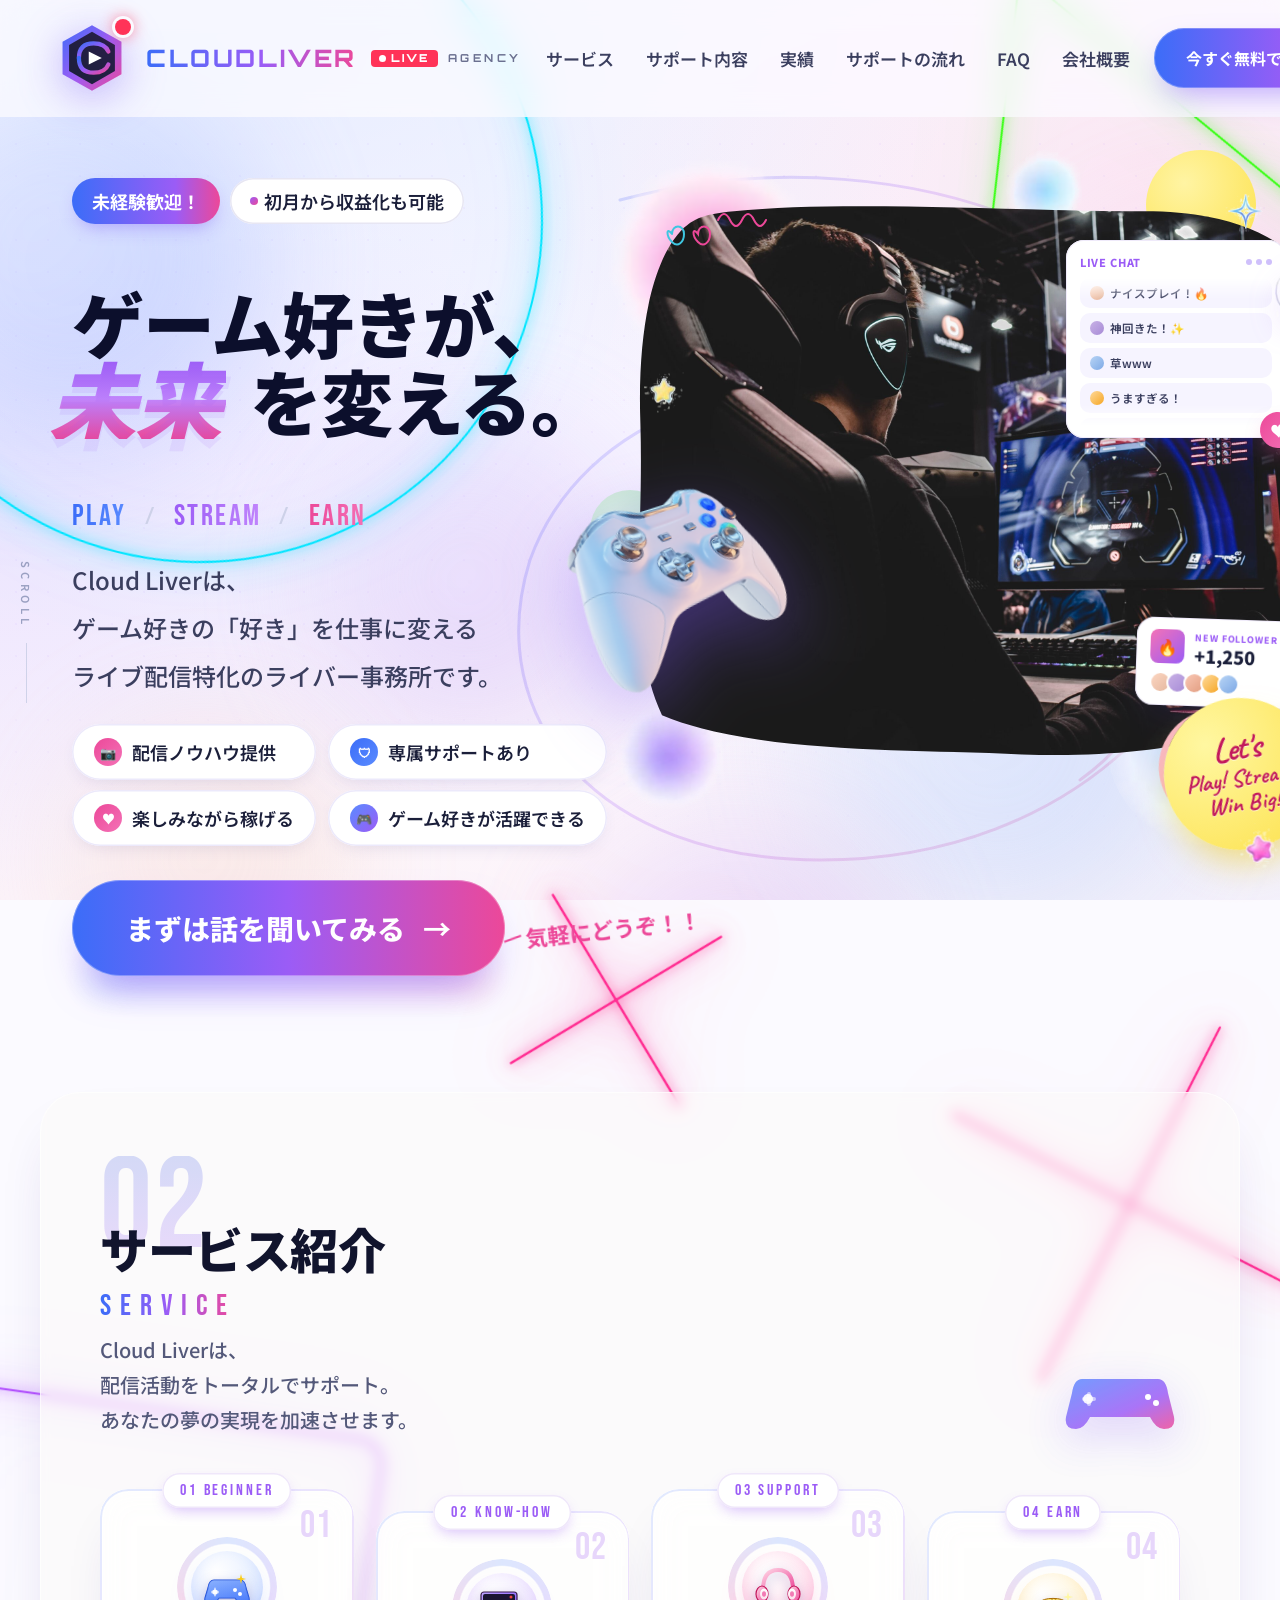
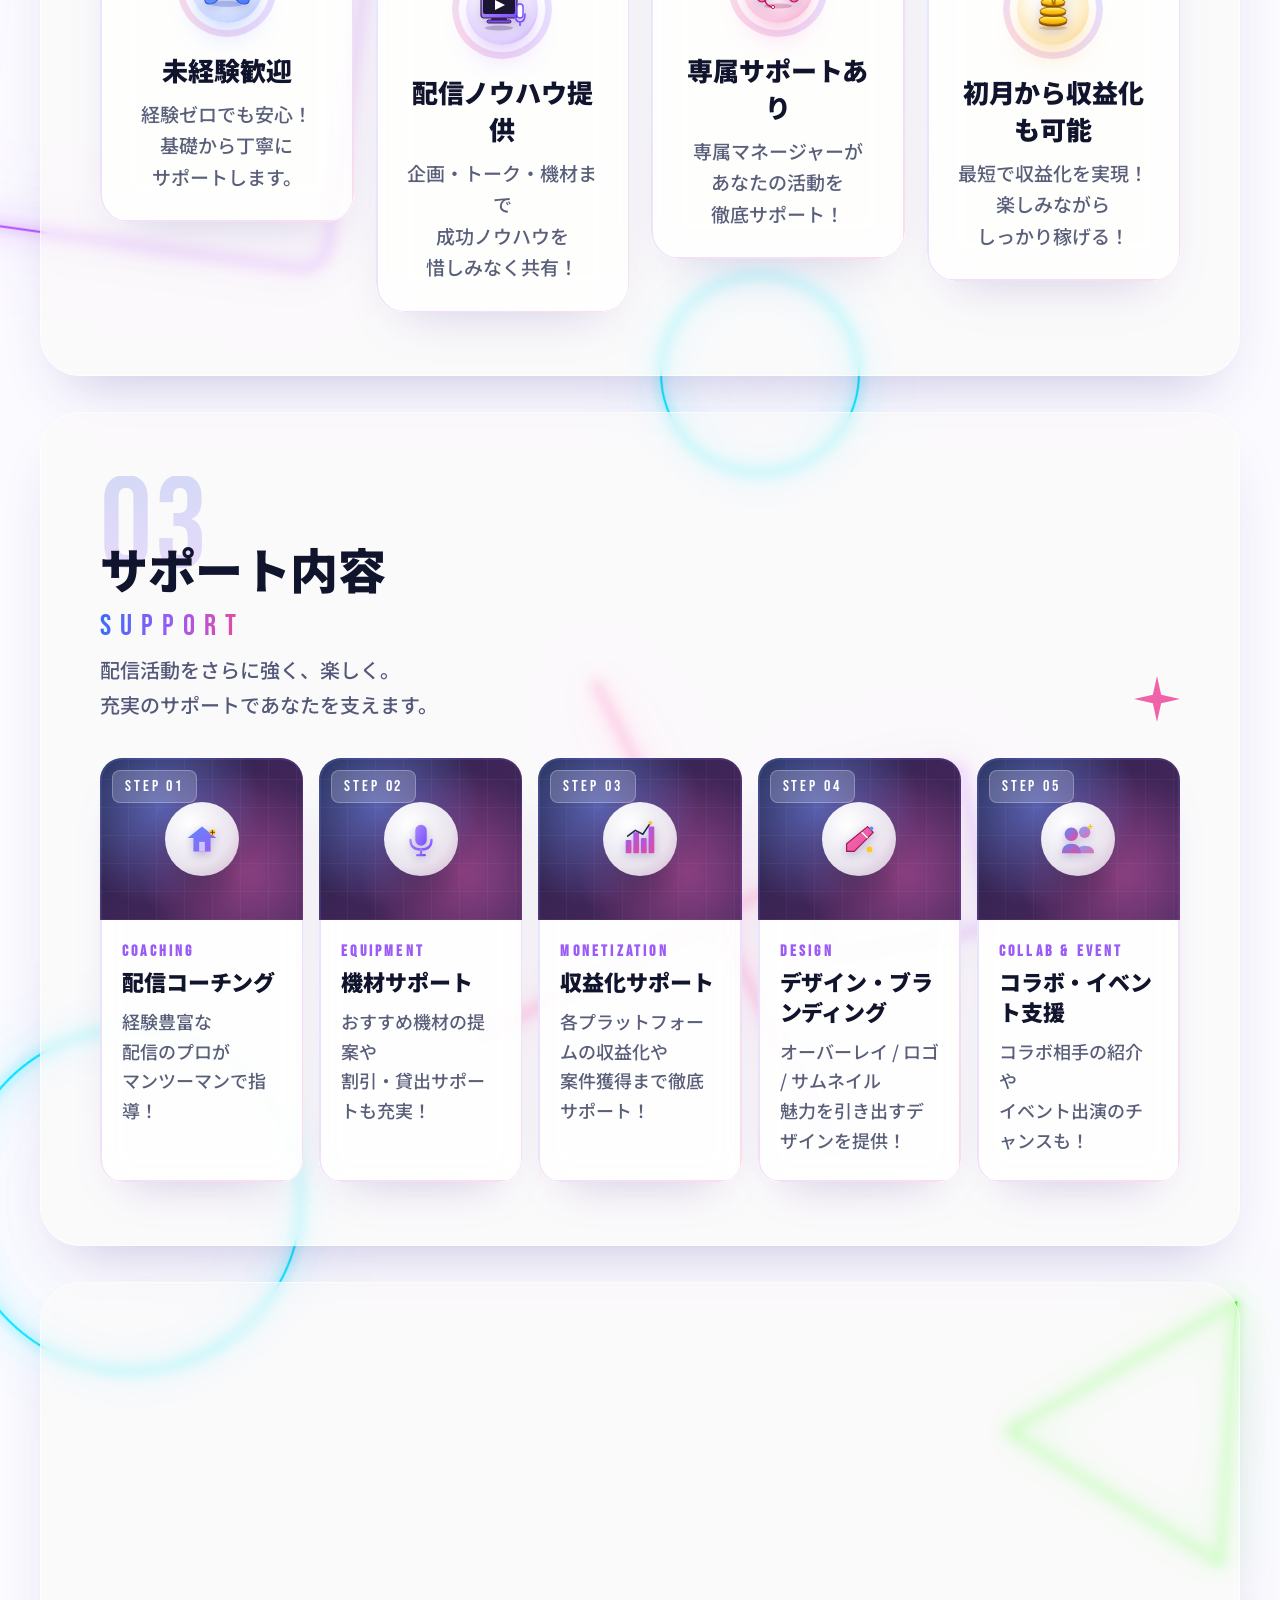
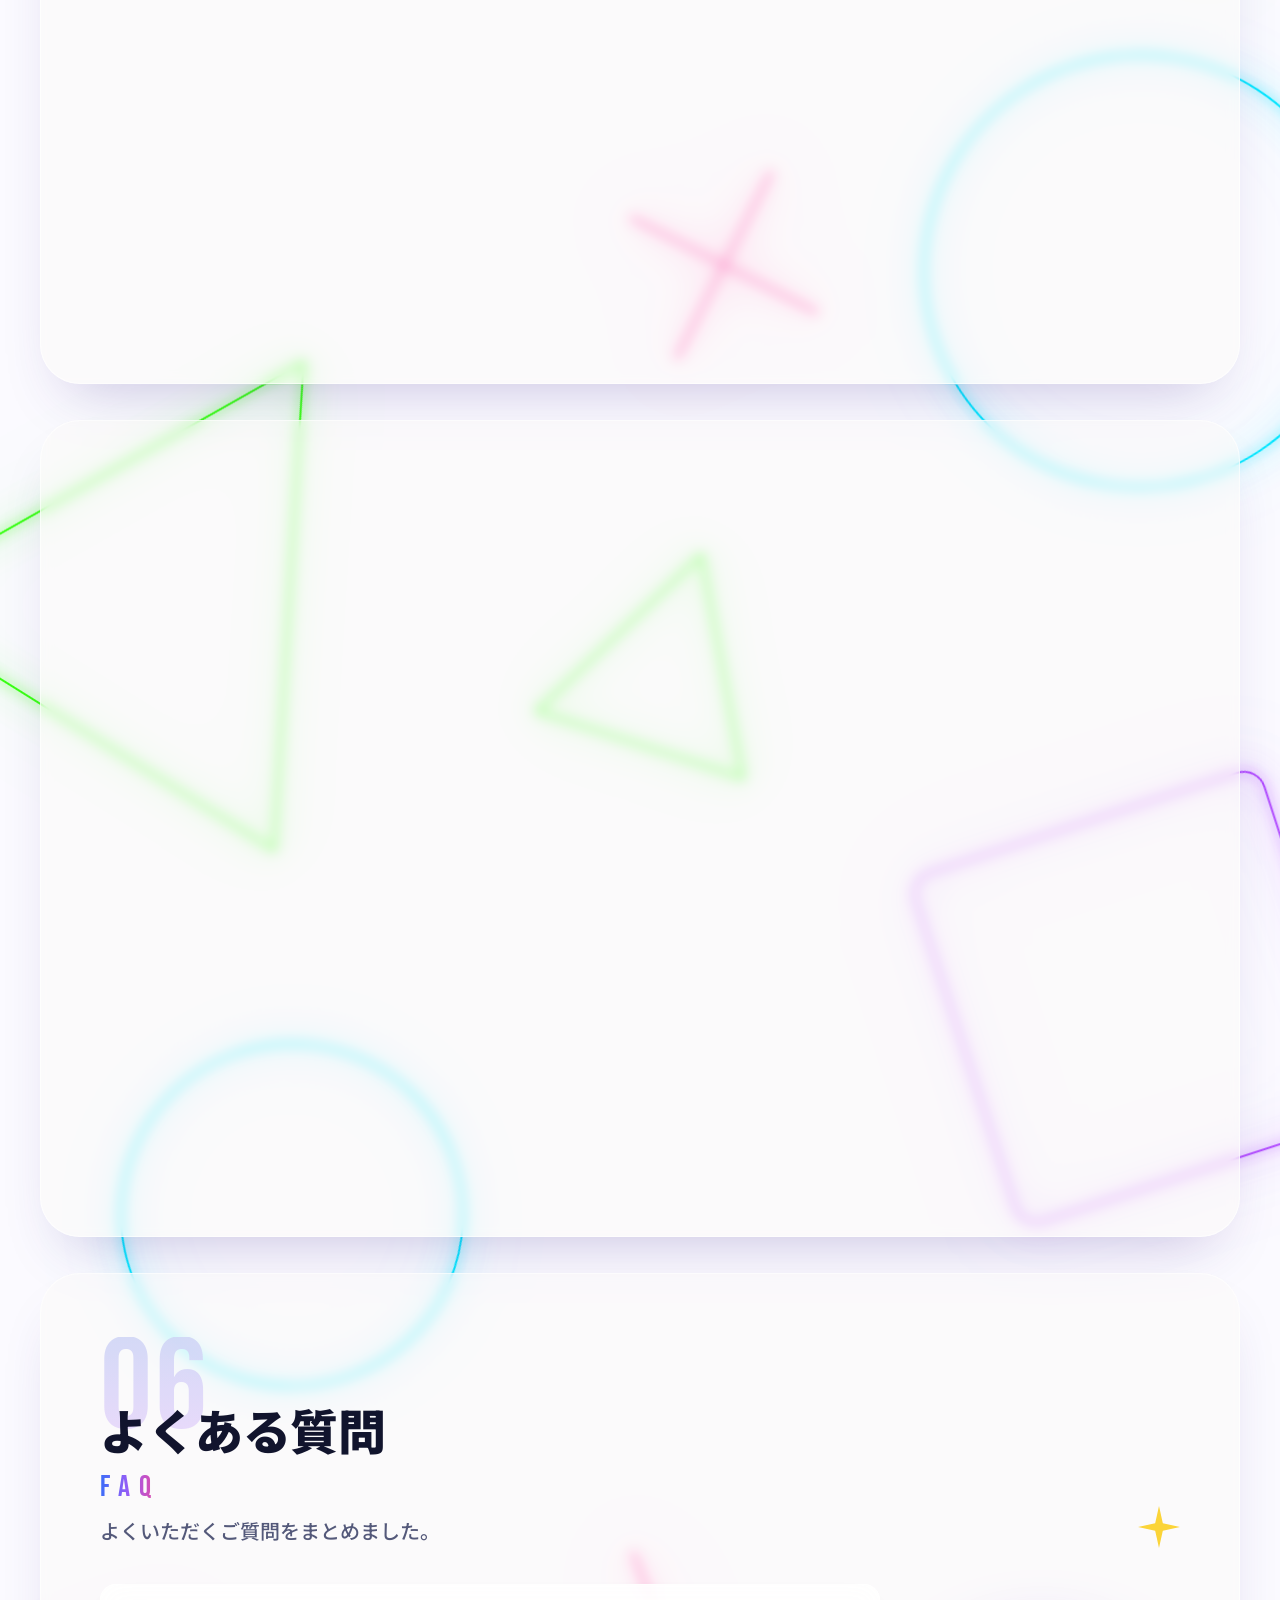
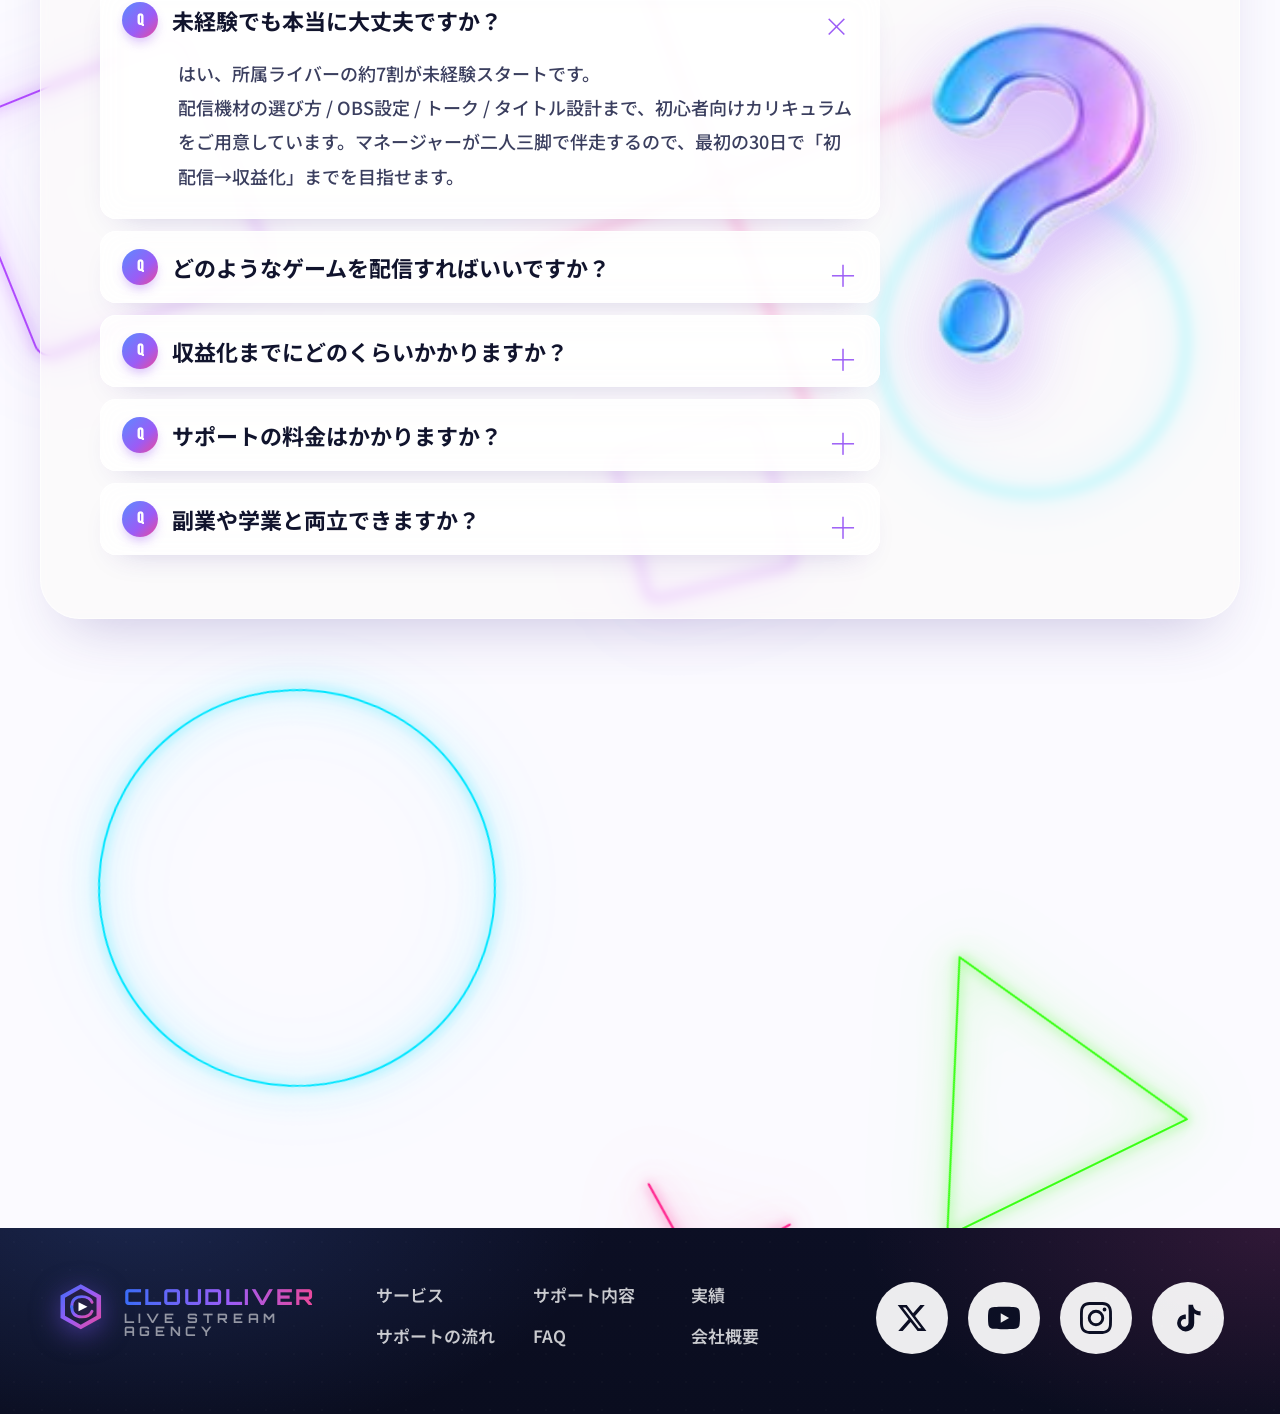
==== commit 56c51bdb: "セクションを半透明オフホワイトのフローティングパネル化、HERO拡幅(1400px)、message-cardのhover統一、CTAヘッドセット画像差替&ゲームパッドを1.5倍化して絶対配置で前面表" ====
--- a/output/index.html
+++ b/output/index.html
@@ -638,8 +638,8 @@
   <span class="cta-blob-a"></span>
   <span class="cta-blob-b"></span>
   <span class="cta-blob-c"></span>
+  <img class="cta-pad" src="assets/gamepad_3d.png" alt="" />
   <div class="cta-inner">
-    <img class="cta-pad" src="assets/gamepad_3d.png" alt="" />
 
     <div>
       <div class="ttl">一緒に、夢を叶えよう。</div>
@@ -659,50 +659,7 @@
       </button>
     </div>
 
-    <svg class="cta-headset" viewBox="0 0 240 240" xmlns="http://www.w3.org/2000/svg">
-      <defs>
-        <linearGradient id="hdBand" x1="0%" y1="0%" x2="0%" y2="100%">
-          <stop offset="0%" stop-color="#fff"/>
-          <stop offset="60%" stop-color="#ffd9e8"/>
-          <stop offset="100%" stop-color="#f7a8c8"/>
-        </linearGradient>
-        <linearGradient id="hdCup" x1="0%" y1="0%" x2="100%" y2="100%">
-          <stop offset="0%" stop-color="#ffe1ef"/>
-          <stop offset="50%" stop-color="#f9a8c8"/>
-          <stop offset="100%" stop-color="#d96a9e"/>
-        </linearGradient>
-        <radialGradient id="hdCushion" cx="50%" cy="50%" r="60%">
-          <stop offset="0%" stop-color="#fff"/>
-          <stop offset="100%" stop-color="#fce0ec"/>
-        </radialGradient>
-        <linearGradient id="hdEar" x1="0%" y1="0%" x2="0%" y2="100%">
-          <stop offset="0%" stop-color="#ffd5e5"/>
-          <stop offset="100%" stop-color="#f9a8c8"/>
-        </linearGradient>
-        <linearGradient id="hdEarInner" x1="0%" y1="0%" x2="0%" y2="100%">
-          <stop offset="0%" stop-color="#ec4899"/>
-          <stop offset="100%" stop-color="#f472b6"/>
-        </linearGradient>
-      </defs>
-      <path d="M 48 134 Q 48 30 120 30 Q 192 30 192 134" fill="none" stroke="url(#hdBand)" stroke-width="18" stroke-linecap="round"/>
-      <path d="M 56 134 Q 56 40 120 40 Q 184 40 184 134" fill="none" stroke="rgba(255,255,255,.6)" stroke-width="3" stroke-linecap="round"/>
-      <ellipse cx="42" cy="160" rx="32" ry="42" fill="url(#hdCup)" stroke="#c2185b" stroke-width="2"/>
-      <ellipse cx="198" cy="160" rx="32" ry="42" fill="url(#hdCup)" stroke="#c2185b" stroke-width="2"/>
-      <ellipse cx="50" cy="160" rx="22" ry="30" fill="url(#hdCushion)"/>
-      <ellipse cx="206" cy="160" rx="22" ry="30" fill="url(#hdCushion)"/>
-      <ellipse cx="50" cy="160" rx="10" ry="14" fill="#ec4899" opacity=".65"/>
-      <ellipse cx="206" cy="160" rx="10" ry="14" fill="#ec4899" opacity=".65"/>
-      <path d="M 60 196 Q 70 218 100 220" fill="none" stroke="#c2185b" stroke-width="4" stroke-linecap="round"/>
-      <circle cx="102" cy="220" r="7" fill="#fff" stroke="#c2185b" stroke-width="2"/>
-      <path d="M 50 60 L 30 18 L 80 38 Z" fill="url(#hdEar)" stroke="#c2185b" stroke-width="2" stroke-linejoin="round"/>
-      <path d="M 52 56 L 42 32 L 70 42 Z" fill="url(#hdEarInner)"/>
-      <path d="M 190 60 L 210 18 L 160 38 Z" fill="url(#hdEar)" stroke="#c2185b" stroke-width="2" stroke-linejoin="round"/>
-      <path d="M 188 56 L 198 32 L 170 42 Z" fill="url(#hdEarInner)"/>
-      <circle cx="35" cy="148" r="4" fill="#fff" opacity=".8"/>
-      <circle cx="191" cy="148" r="4" fill="#fff" opacity=".8"/>
-      <circle cx="60" cy="178" r="3" fill="#facc15"/>
-      <circle cx="216" cy="178" r="3" fill="#22c55e"/>
-    </svg>
+    <img class="cta-headset" src="assets/headfon.png" alt="" />
   </div>
 </section>
 
--- a/output/css/style.css
+++ b/output/css/style.css
@@ -151,7 +151,17 @@
 .cta-pill:hover .arr{transform:translateX(3px)}
 
 /* ---------- generic section ---------- */
-section.block{position:relative;max-width:1280px;margin:0 auto;padding:60px 56px}
+section.block{
+  position:relative;max-width:1200px;margin:36px auto;padding:64px 60px;
+  /* white frosted panel — content sits above neon shapes while keeping them visible behind */
+  background:rgba(252,250,248,.55);
+  border-radius:40px;
+  box-shadow:
+    0 30px 60px -28px rgba(60,40,140,.28),
+    inset 0 0 0 1px rgba(255,255,255,.6);
+  backdrop-filter:blur(6px) saturate(115%);
+  -webkit-backdrop-filter:blur(6px) saturate(115%);
+}
 .sec-num{
   font-family:"Bebas Neue",sans-serif;font-size:130px;line-height:.8;letter-spacing:.02em;
   background:linear-gradient(180deg,#cfd5f5 0%,#e7d6fb 100%);
@@ -181,11 +191,11 @@
 
 /* ---------- hero (LP) ---------- */
 .hero{
-  position:relative;max-width:1280px;margin:0 auto;
-  padding:20px 56px 80px;min-height:780px;
+  position:relative;max-width:1400px;margin:0 auto;
+  padding:20px 72px 80px;min-height:780px;
   overflow:visible;
 }
-.hero-inner{position:relative;z-index:2;display:grid;grid-template-columns:520px 1fr;gap:40px;align-items:start}
+.hero-inner{position:relative;z-index:2;display:grid;grid-template-columns:560px 1fr;gap:64px;align-items:start}
 
 .badge-row{display:flex;gap:10px;align-items:center;margin-top:18px}
 .badge-pill{
@@ -787,10 +797,10 @@
   .cta-banner .cta-blob-b,
   .cta-banner .cta-blob-c{animation:none}
 }
-.cta-inner{position:relative;z-index:2;display:grid;grid-template-columns:140px 1fr 160px;gap:30px;align-items:center}
+.cta-inner{position:relative;z-index:2;display:grid;grid-template-columns:1fr 200px;gap:30px;align-items:center}
 .cta-inner .ttl{
   font-size:70px;font-weight:900;color:#fff;text-align:center;line-height:1.1;letter-spacing:-.01em;
-  text-shadow:0 6px 0 rgba(0,0,0,.06);
+  text-shadow:0 6px 0 rgba(0,0,0,.06);white-space:nowrap;
 }
 .cta-inner .chip-row{display:flex;flex-wrap:wrap;gap:10px;justify-content:center;margin-top:20px}
 .cta-inner .chip-w{
@@ -813,8 +823,13 @@
 }
 .cta-inner .big-btn .arr{margin-left:10px}
 
-.cta-pad{width:200px;height:auto;display:block;animation:ctaFloatA 6s ease-in-out infinite;filter:drop-shadow(0 24px 40px rgba(0,0,0,.35))}
-.cta-headset{width:200px;height:auto;justify-self:end;animation:ctaFloatB 7s ease-in-out infinite;filter:drop-shadow(0 24px 40px rgba(0,0,0,.35))}
+.cta-pad{
+  position:absolute;left:20px;bottom:10px;z-index:3;
+  width:300px;height:auto;display:block;
+  animation:ctaFloatA 6s ease-in-out infinite;
+  filter:drop-shadow(0 28px 44px rgba(0,0,0,.45));
+}
+.cta-headset{width:200px;height:auto;justify-self:end;display:block;animation:ctaFloatB 7s ease-in-out infinite;filter:drop-shadow(0 24px 40px rgba(0,0,0,.35))}
 @keyframes ctaFloatA{0%,100%{transform:translateY(0) rotate(-6deg)}50%{transform:translateY(-12px) rotate(-3deg)}}
 @keyframes ctaFloatB{0%,100%{transform:translateY(0) rotate(6deg)}50%{transform:translateY(-14px) rotate(9deg)}}
 
@@ -896,23 +911,48 @@
 .message-wrap.solo{
   display:flex;justify-content:center;position:relative;margin-top:30px;
 }
-.message-card{background:#fff;border-radius:24px;padding:48px 50px;box-shadow:0 18px 40px -22px rgba(60,40,140,.2), inset 0 0 0 1px #eee7fa;position:relative;overflow:hidden}
+.message-card{
+  background:#fff;border-radius:24px;padding:48px 50px;
+  box-shadow:0 18px 40px -22px rgba(60,40,140,.2), inset 0 0 0 1px #eee7fa;
+  position:relative;overflow:hidden;
+  transition:transform .35s cubic-bezier(.2,.7,.2,1), box-shadow .35s ease;
+}
 .message-wrap.solo .message-card{
   max-width:880px;width:100%;padding:64px 72px;
   border-radius:32px;
   box-shadow:0 30px 60px -28px rgba(60,40,140,.3), inset 0 0 0 1px #eee7fa;
 }
+/* moved decorative blobs to real elements so ::before/::after can do hover */
+.message-card .msg-blob{position:absolute;border-radius:50%;pointer-events:none}
+.message-card .msg-blob.a{
+  left:-30px;top:-30px;width:160px;height:160px;
+  background:radial-gradient(circle at 30% 30%, #ffe3ef 0%, #f9a8c8 80%);opacity:.35;
+}
+.message-wrap.solo .message-card .msg-blob.a{
+  width:240px;height:240px;left:-60px;top:-60px;opacity:.4;
+}
+.message-card .msg-blob.b{display:none}
+.message-wrap.solo .message-card .msg-blob.b{
+  display:block;right:-80px;bottom:-80px;width:280px;height:280px;
+  background:radial-gradient(circle at 30% 30%, #e0e8ff 0%, #a8c5f9 80%);opacity:.35;
+}
+/* hover: foil edge + radial glow — matches SERVICE / VMV */
 .message-card::before{
-  content:"";position:absolute;left:-30px;top:-30px;width:160px;height:160px;border-radius:50%;
-  background:radial-gradient(circle at 30% 30%, #ffe3ef 0%, #f9a8c8 80%);opacity:.35;
-}
-.message-wrap.solo .message-card::before{
-  width:240px;height:240px;left:-60px;top:-60px;opacity:.4;
-}
-.message-wrap.solo .message-card::after{
-  content:"";position:absolute;right:-80px;bottom:-80px;width:280px;height:280px;border-radius:50%;
-  background:radial-gradient(circle at 30% 30%, #e0e8ff 0%, #a8c5f9 80%);opacity:.35;pointer-events:none;
-}
+  content:"";position:absolute;inset:0;border-radius:inherit;padding:1.5px;
+  background:linear-gradient(135deg, rgba(91,139,255,.5), rgba(155,92,246,.5) 50%, rgba(236,72,153,.5));
+  -webkit-mask:linear-gradient(#000 0 0) content-box, linear-gradient(#000 0 0);
+  -webkit-mask-composite:xor;mask-composite:exclude;
+  opacity:.35;transition:opacity .35s ease;pointer-events:none;z-index:3;
+}
+.message-card::after{
+  content:"";position:absolute;left:50%;top:0;width:160%;height:60%;transform:translateX(-50%);
+  background:radial-gradient(ellipse 50% 50% at 50% 50%, rgba(155,92,246,.16), transparent 70%);
+  pointer-events:none;opacity:0;transition:opacity .35s ease;border-radius:inherit;z-index:2;
+}
+.message-card:hover{transform:translateY(-10px);box-shadow:0 36px 60px -28px rgba(60,40,140,.4)}
+.message-card:hover::before{opacity:.9}
+.message-card:hover::after{opacity:1}
+.message-card > *{position:relative;z-index:4}
 .message-card .quote{font-family:"Bebas Neue",sans-serif;font-size:80px;line-height:.6;color:#e7d6fb;position:absolute;top:30px;right:36px}
 .message-wrap.solo .message-card .quote{font-size:140px;top:30px;right:48px;opacity:.7}
 .message-card h3{font-size:32px;font-weight:900;line-height:1.6;letter-spacing:-.01em;color:#11142d;margin:0 0 28px;position:relative}
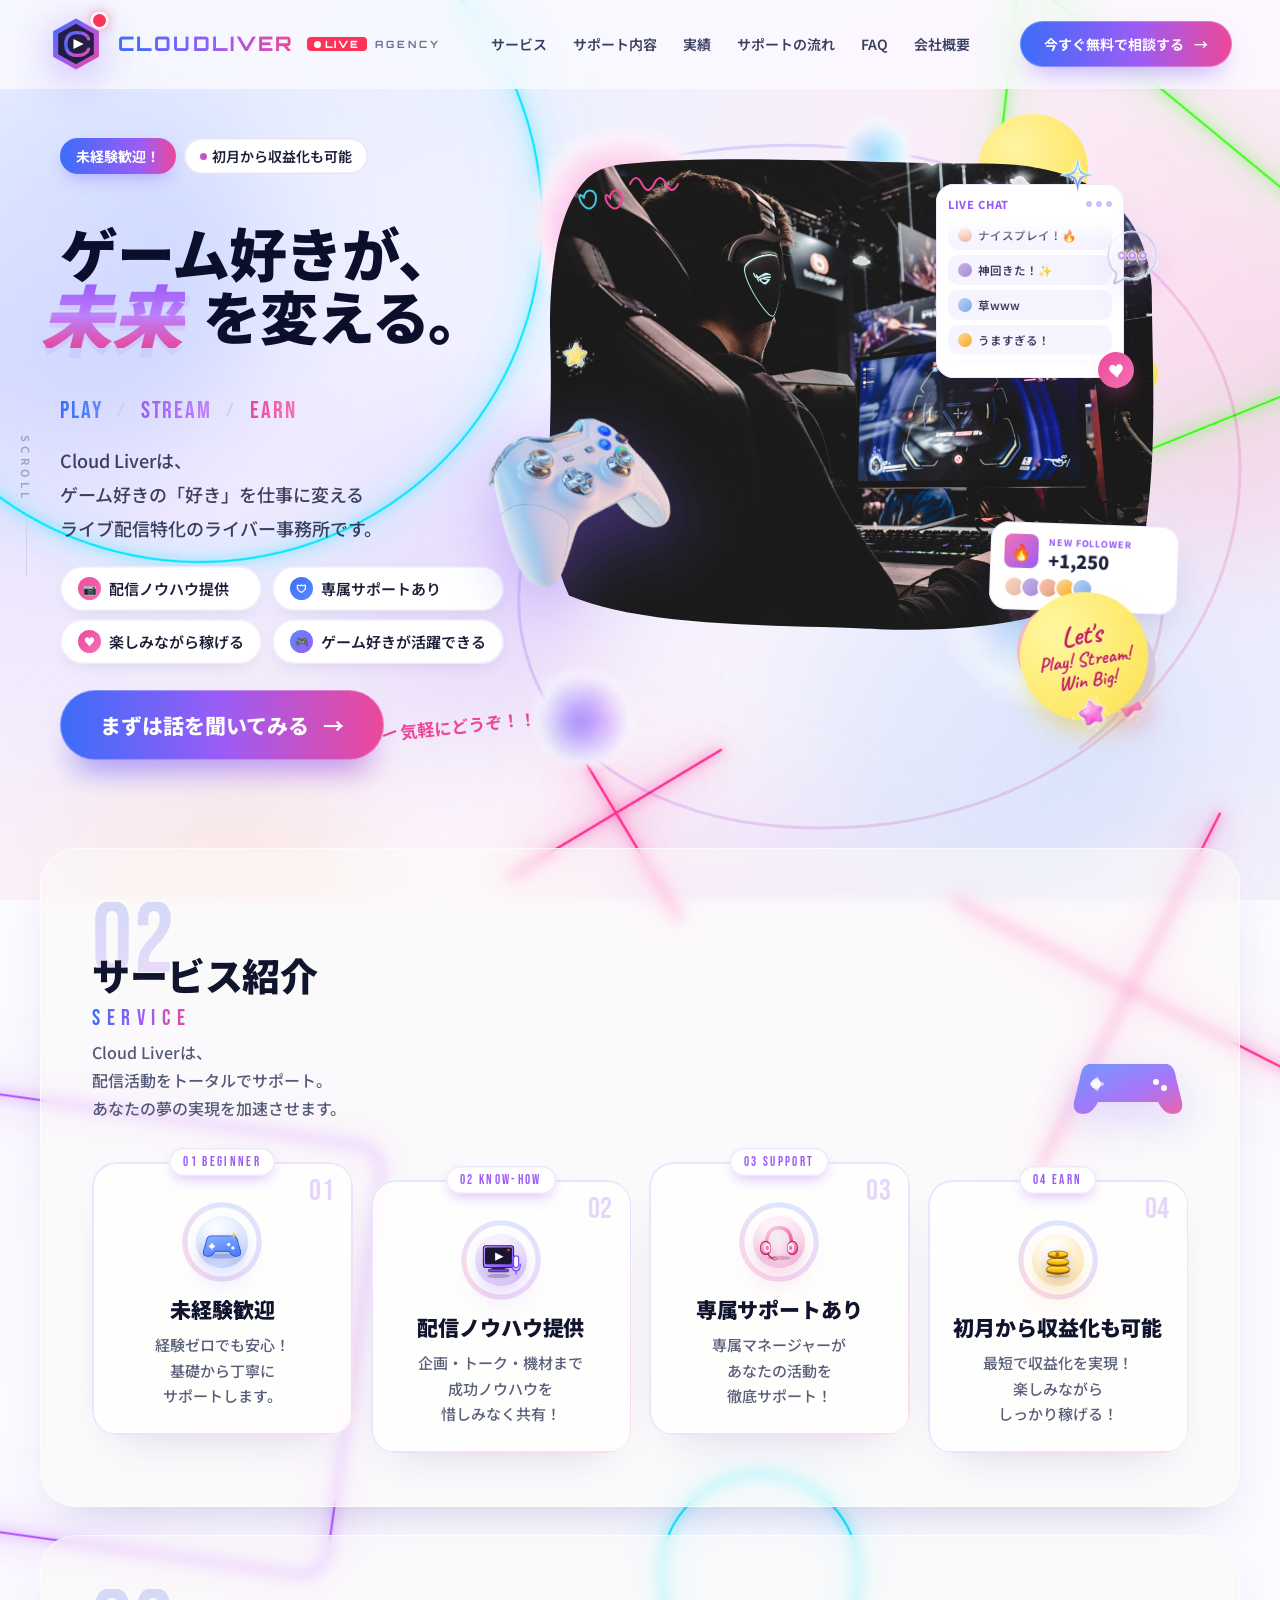
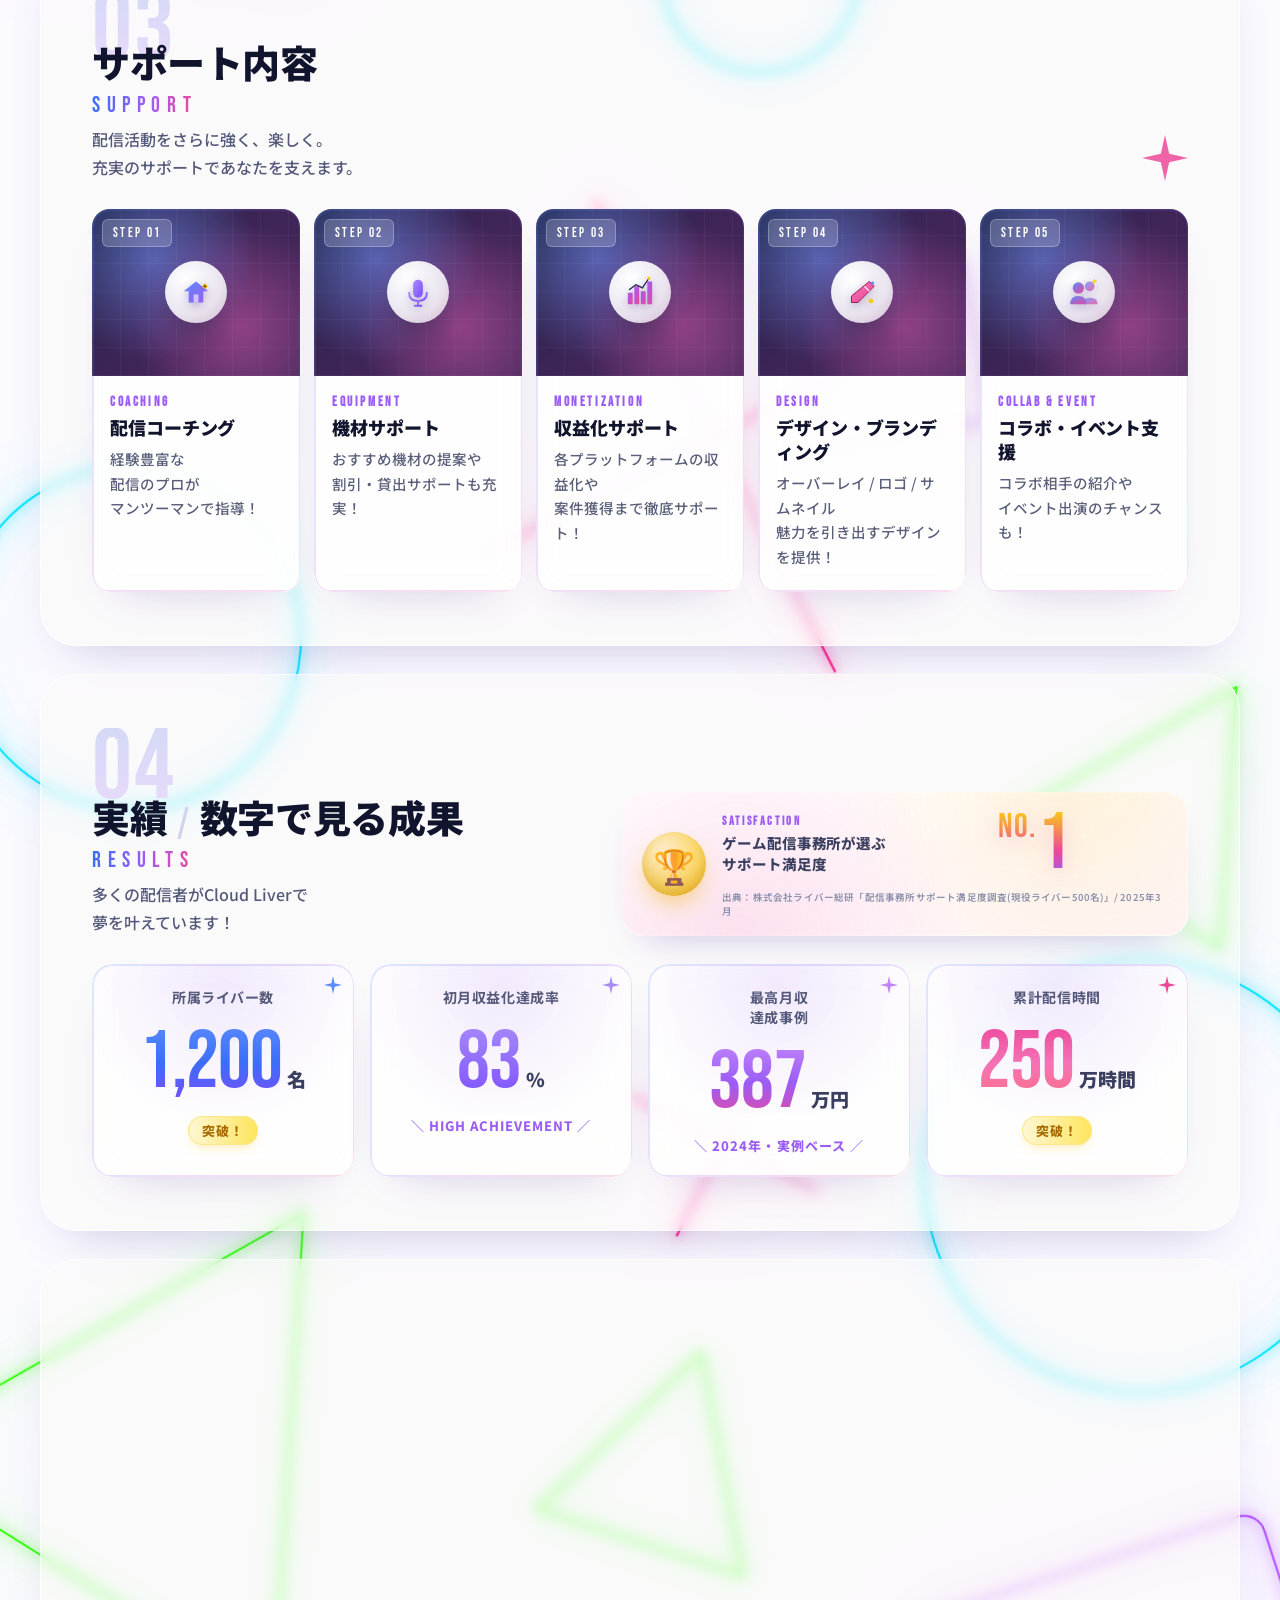
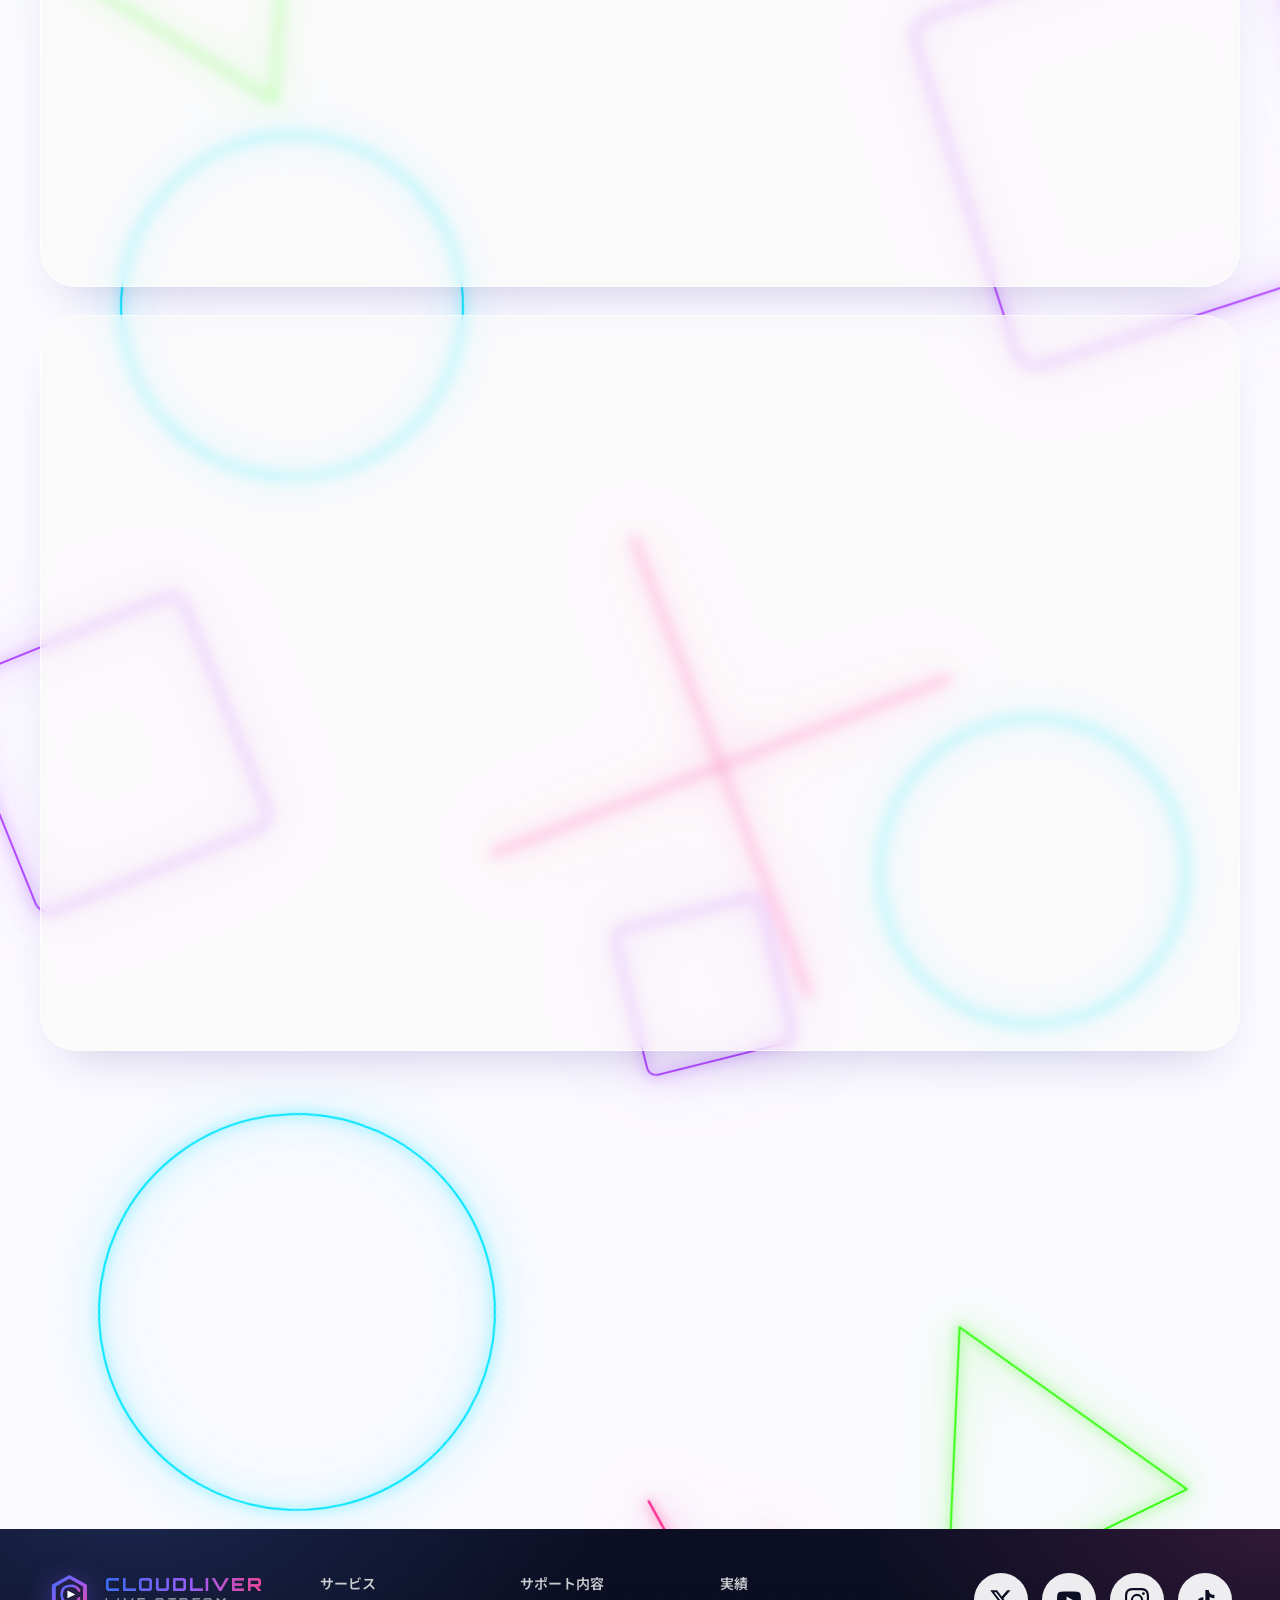
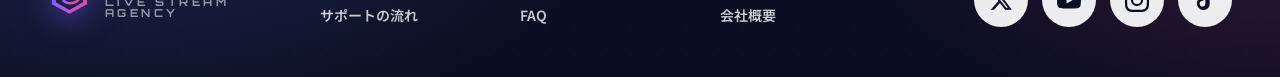
==== commit a8eb2530: "サイト全体の文字・パディング・アイコンサイズを~25%スケールダウンし、通常表示で自然な密度に調整 Co-Authored-By: Claude Opus 4.7 (1M context) <nore" ====
--- a/output/index.html
+++ b/output/index.html
@@ -658,9 +658,8 @@
         <small>あなたの第一歩を全力でサポートします！</small>
       </button>
     </div>
-
-    <img class="cta-headset" src="assets/headfon.png" alt="" />
-  </div>
+  </div>
+  <img class="cta-headset" src="assets/headfon.png" alt="" />
 </section>
 
 <!-- ====================== FOOTER ====================== -->
--- a/output/css/style.css
+++ b/output/css/style.css
@@ -29,7 +29,7 @@
 *{box-sizing:border-box}
 html{background:var(--bg)}
 html,body{margin:0;padding:0;color:var(--ink);font-family:"Noto Sans JP",system-ui,sans-serif;-webkit-font-smoothing:antialiased;position:relative}
-body{min-width:1280px;overflow-x:hidden;padding-top:140px;background:transparent}
+body{min-width:1280px;overflow-x:hidden;padding-top:108px;background:transparent}
 img{display:block;max-width:100%}
 a{color:inherit;text-decoration:none}
 button{font-family:inherit}
@@ -103,48 +103,48 @@
 header.site{
   position:fixed;top:0;left:0;right:0;z-index:200;
   display:flex;align-items:center;justify-content:space-between;
-  padding:22px 56px;
+  padding:16px 48px;
   background:rgba(251,250,255,.78);backdrop-filter:saturate(180%) blur(14px);-webkit-backdrop-filter:saturate(180%) blur(14px);
   border-bottom:1px solid rgba(231,230,243,0);transition:padding .25s ease, background .25s ease, border-color .25s ease, box-shadow .25s ease;
 }
-header.site.scrolled{padding:16px 56px;background:rgba(251,250,255,.92);border-bottom-color:#ecebf6;box-shadow:0 10px 24px -20px rgba(60,40,140,.25)}
+header.site.scrolled{padding:12px 48px;background:rgba(251,250,255,.92);border-bottom-color:#ecebf6;box-shadow:0 10px 24px -20px rgba(60,40,140,.25)}
 header.site > *{position:relative;z-index:1}
 .header-inner{max-width:1280px;margin:0 auto;width:100%;display:flex;align-items:center;justify-content:space-between;flex-wrap:nowrap;gap:24px}
 
 /* brand lockup */
-.brand{display:flex;align-items:center;gap:18px;position:relative;flex:none}
-.brand .mark{position:relative;width:72px;height:72px;display:grid;place-items:center;flex:none}
+.brand{display:flex;align-items:center;gap:14px;position:relative;flex:none}
+.brand .mark{position:relative;width:56px;height:56px;display:grid;place-items:center;flex:none}
 .brand .mark .hex{position:absolute;inset:0;filter:drop-shadow(0 8px 22px rgba(123,86,247,.45))}
-.brand .mark .pulse{position:absolute;right:-3px;top:-3px;width:16px;height:16px;border-radius:50%;background:#ff3358;box-shadow:0 0 0 3px #fbfaff,0 0 16px #ff3358;animation:livePulse 1.6s ease-out infinite}
+.brand .mark .pulse{position:absolute;right:-2px;top:-2px;width:13px;height:13px;border-radius:50%;background:#ff3358;box-shadow:0 0 0 2.5px #fbfaff,0 0 14px #ff3358;animation:livePulse 1.6s ease-out infinite}
 @keyframes livePulse{0%{box-shadow:0 0 0 2px #fbfaff,0 0 0 0 rgba(255,51,88,.6)}70%{box-shadow:0 0 0 2px #fbfaff,0 0 0 8px rgba(255,51,88,0)}100%{box-shadow:0 0 0 2px #fbfaff,0 0 0 0 rgba(255,51,88,0)}}
-.brand .word{display:flex;flex-direction:row;align-items:center;line-height:1;gap:14px;flex-wrap:nowrap}
+.brand .word{display:flex;flex-direction:row;align-items:center;line-height:1;gap:12px;flex-wrap:nowrap}
 .brand .word .name{padding:0;display:inline-flex;align-items:center;flex:none}
 .brand .word .name svg{display:block}
 /* Cloud Liver wordmark — text version (replaces SVG <text> for better glyph quality) */
 .wordmark{
-  font-family:"Orbitron",sans-serif;font-weight:800;letter-spacing:.108em;font-size:24px;line-height:1;
+  font-family:"Orbitron",sans-serif;font-weight:800;letter-spacing:.108em;font-size:20px;line-height:1;
   background:linear-gradient(90deg,#3b6df8 0%,#9b5cf6 55%,#ec4899 100%);
   -webkit-background-clip:text;background-clip:text;color:transparent;
   -webkit-text-fill-color:transparent;
   white-space:nowrap;display:inline-block;
 }
-.wordmark.sm{font-size:22px;letter-spacing:.11em}
-.brand .word .tag{display:inline-flex;align-items:center;gap:10px;font-size:11px;letter-spacing:.32em;color:#6b7090;font-weight:700;font-family:"Orbitron",sans-serif;white-space:nowrap;flex:none}
-.brand .word .tag .live{display:inline-flex;align-items:center;gap:5px;padding:3px 9px 3px 8px;border-radius:4px;background:#ff3358;color:#fff;font-size:11px;letter-spacing:.18em;font-weight:900}
+.wordmark.sm{font-size:18px;letter-spacing:.11em}
+.brand .word .tag{display:inline-flex;align-items:center;gap:8px;font-size:10px;letter-spacing:.3em;color:#6b7090;font-weight:700;font-family:"Orbitron",sans-serif;white-space:nowrap;flex:none}
+.brand .word .tag .live{display:inline-flex;align-items:center;gap:4px;padding:2px 7px 2px 7px;border-radius:4px;background:#ff3358;color:#fff;font-size:10px;letter-spacing:.18em;font-weight:900}
 .brand .word .tag .live::before{content:"";width:7px;height:7px;border-radius:50%;background:#fff;animation:livePulse2 1.4s infinite}
 @keyframes livePulse2{0%,100%{opacity:1}50%{opacity:.3}}
 
-nav.main{display:flex;gap:32px;font-size:17px;font-weight:600;color:#3b3f5f;white-space:nowrap;flex:none}
+nav.main{display:flex;gap:26px;font-size:14px;font-weight:600;color:#3b3f5f;white-space:nowrap;flex:none}
 nav.main a{position:relative;white-space:nowrap;transition:color .2s}
 nav.main a:hover{color:var(--blue)}
 nav.main a.current{color:var(--ink);font-weight:700}
 nav.main a.current::after{content:"";position:absolute;left:0;right:0;bottom:-8px;height:2px;background:var(--grad);border-radius:2px}
 
 .cta-pill{
-  display:inline-flex;align-items:center;gap:12px;
-  padding:18px 32px;border-radius:999px;color:#fff;font-weight:700;font-size:16px;
+  display:inline-flex;align-items:center;gap:10px;
+  padding:13px 24px;border-radius:999px;color:#fff;font-weight:700;font-size:14px;
   background:linear-gradient(90deg,#3b6df8 0%,#9b5cf6 55%,#ec4899 100%);
-  box-shadow:0 14px 32px -10px rgba(123,86,247,.55), inset 0 0 0 1px rgba(255,255,255,.25);
+  box-shadow:0 12px 26px -10px rgba(123,86,247,.55), inset 0 0 0 1px rgba(255,255,255,.25);
   cursor:pointer;border:0;white-space:nowrap;flex:none;font-family:inherit;
 }
 .cta-pill .arr{font-weight:600;transition:transform .2s}
@@ -152,34 +152,34 @@
 
 /* ---------- generic section ---------- */
 section.block{
-  position:relative;max-width:1200px;margin:36px auto;padding:64px 60px;
+  position:relative;max-width:1200px;margin:28px auto;padding:54px 52px;
   /* white frosted panel — content sits above neon shapes while keeping them visible behind */
   background:rgba(252,250,248,.55);
-  border-radius:40px;
+  border-radius:36px;
   box-shadow:
-    0 30px 60px -28px rgba(60,40,140,.28),
+    0 26px 52px -28px rgba(60,40,140,.28),
     inset 0 0 0 1px rgba(255,255,255,.6);
   backdrop-filter:blur(6px) saturate(115%);
   -webkit-backdrop-filter:blur(6px) saturate(115%);
 }
 .sec-num{
-  font-family:"Bebas Neue",sans-serif;font-size:130px;line-height:.8;letter-spacing:.02em;
+  font-family:"Bebas Neue",sans-serif;font-size:100px;line-height:.8;letter-spacing:.02em;
   background:linear-gradient(180deg,#cfd5f5 0%,#e7d6fb 100%);
   -webkit-background-clip:text;background-clip:text;color:transparent;
   opacity:.9;position:relative;z-index:0;
 }
 .sec-title{
-  font-size:48px;font-weight:900;letter-spacing:-.01em;color:#11142d;line-height:1.2;
-  margin:-40px 0 10px;position:relative;z-index:1;white-space:nowrap;
-}
-.sec-title.with-slash{margin-top:-20px}
-.sec-title .slash{color:#cfd2e9;font-weight:700;margin:0 12px;font-size:.85em;display:inline-block}
+  font-size:38px;font-weight:900;letter-spacing:-.01em;color:#11142d;line-height:1.2;
+  margin:-30px 0 8px;position:relative;z-index:1;white-space:nowrap;
+}
+.sec-title.with-slash{margin-top:-14px}
+.sec-title .slash{color:#cfd2e9;font-weight:700;margin:0 10px;font-size:.85em;display:inline-block}
 .sec-eyebrow{
-  display:inline-block;margin:0;font-family:"Bebas Neue",sans-serif;letter-spacing:.3em;font-size:30px;
+  display:inline-block;margin:0;font-family:"Bebas Neue",sans-serif;letter-spacing:.3em;font-size:22px;
   background:var(--grad);-webkit-background-clip:text;background-clip:text;color:transparent;
 }
-.sec-lead{margin:8px 0 0;color:#54597a;font-size:20px;line-height:1.75;max-width:1000px;font-weight:500}
-.sec-lead.narrow{max-width:420px}
+.sec-lead{margin:6px 0 0;color:#54597a;font-size:16px;line-height:1.75;max-width:900px;font-weight:500}
+.sec-lead.narrow{max-width:380px}
 .sec-head{display:grid;grid-template-columns:auto 1fr;gap:40px;align-items:end;position:relative}
 .sec-head .sec-side{display:flex;align-items:flex-end;justify-content:flex-end;height:100%}
 
@@ -192,15 +192,15 @@
 /* ---------- hero (LP) ---------- */
 .hero{
   position:relative;max-width:1400px;margin:0 auto;
-  padding:20px 72px 80px;min-height:780px;
+  padding:16px 60px 60px;min-height:660px;
   overflow:visible;
 }
-.hero-inner{position:relative;z-index:2;display:grid;grid-template-columns:560px 1fr;gap:64px;align-items:start}
-
-.badge-row{display:flex;gap:10px;align-items:center;margin-top:18px}
+.hero-inner{position:relative;z-index:2;display:grid;grid-template-columns:480px 1fr;gap:48px;align-items:start}
+
+.badge-row{display:flex;gap:8px;align-items:center;margin-top:14px}
 .badge-pill{
-  display:inline-flex;align-items:center;gap:6px;
-  padding:10px 20px;border-radius:999px;font-size:18px;font-weight:700;color:#fff;
+  display:inline-flex;align-items:center;gap:5px;
+  padding:8px 16px;border-radius:999px;font-size:14px;font-weight:700;color:#fff;
   background:linear-gradient(90deg,#3b6df8,#9b5cf6 70%,#ec4899);
   box-shadow:0 8px 18px -6px rgba(123,86,247,.45);
 }
@@ -208,66 +208,66 @@
   background:#fff;color:var(--ink);
   box-shadow:inset 0 0 0 1.5px var(--line);font-weight:600;
 }
-.badge-pill.outline::before{content:"";width:8px;height:8px;border-radius:50%;background:linear-gradient(135deg,#9b5cf6,#ec4899)}
-
-.h1-wrap{margin-top:18px;position:relative}
-.h1{font-size:72px;line-height:1.05;font-weight:900;letter-spacing:-.02em;color:#0c0f2c;white-space:nowrap}
+.badge-pill.outline::before{content:"";width:7px;height:7px;border-radius:50%;background:linear-gradient(135deg,#9b5cf6,#ec4899)}
+
+.h1-wrap{margin-top:14px;position:relative}
+.h1{font-size:58px;line-height:1.05;font-weight:900;letter-spacing:-.02em;color:#0c0f2c;white-space:nowrap}
 .h1 .mirai{
-  font-size:88px;font-weight:900;line-height:.9;display:inline-block;vertical-align:-6px;letter-spacing:-.02em;
+  font-size:72px;font-weight:900;line-height:.9;display:inline-block;vertical-align:-6px;letter-spacing:-.02em;
   font-style:italic;
   background:linear-gradient(180deg,#9b5cf6 0%,#c084fc 50%,#ec4899 100%);
   -webkit-background-clip:text;background-clip:text;color:transparent;
-  text-shadow:0 6px 0 rgba(155,92,246,.10);
-  margin-left:-24px;margin-right:24px;padding-right:6px;
+  text-shadow:0 5px 0 rgba(155,92,246,.10);
+  margin-left:-20px;margin-right:18px;padding-right:4px;
 }
 .h1 .grey{color:#cdd1e8;font-weight:900}
 
 .pse{
-  display:flex;align-items:center;gap:18px;margin-top:18px;
-  font-family:"Bebas Neue",sans-serif;font-size:30px;letter-spacing:.08em;
+  display:flex;align-items:center;gap:14px;margin-top:14px;
+  font-family:"Bebas Neue",sans-serif;font-size:24px;letter-spacing:.08em;
 }
 .pse span:nth-child(1){background:linear-gradient(90deg,#3b6df8,#5a8bff);-webkit-background-clip:text;background-clip:text;color:transparent}
 .pse span:nth-child(3){background:linear-gradient(90deg,#9b5cf6,#c084fc);-webkit-background-clip:text;background-clip:text;color:transparent}
 .pse span:nth-child(5){background:linear-gradient(90deg,#ec4899,#f472b6);-webkit-background-clip:text;background-clip:text;color:transparent}
-.pse i{color:#cdd1e8;font-style:normal;font-size:24px;font-weight:300}
-
-.lead{margin-top:22px;font-size:24px;line-height:2;color:#3b3f5f;max-width:540px;font-weight:500}
-
-.chip-grid{display:grid;grid-template-columns:repeat(2,max-content);gap:10px 12px;margin-top:24px}
+.pse i{color:#cdd1e8;font-style:normal;font-size:20px;font-weight:300}
+
+.lead{margin-top:18px;font-size:18px;line-height:1.9;color:#3b3f5f;max-width:520px;font-weight:500}
+
+.chip-grid{display:grid;grid-template-columns:repeat(2,max-content);gap:8px 10px;margin-top:20px}
 .chip{
-  display:inline-flex;align-items:center;gap:10px;
-  padding:14px 22px;border-radius:999px;font-size:18px;font-weight:600;color:var(--ink);
+  display:inline-flex;align-items:center;gap:8px;
+  padding:11px 18px;border-radius:999px;font-size:15px;font-weight:600;color:var(--ink);
   background:#fff;box-shadow:0 6px 18px -8px rgba(60,68,140,.18),inset 0 0 0 1.5px #ece9fb;
 }
 .chip .dot{
-  width:28px;height:28px;border-radius:50%;display:inline-grid;place-items:center;color:#fff;font-size:13px;
+  width:23px;height:23px;border-radius:50%;display:inline-grid;place-items:center;color:#fff;font-size:11px;
 }
 .chip .dot.b{background:linear-gradient(135deg,#3b6df8,#5a8bff)}
 .chip .dot.p{background:linear-gradient(135deg,#9b5cf6,#c084fc)}
 .chip .dot.pk{background:linear-gradient(135deg,#ec4899,#f472b6)}
 .chip .dot.bp{background:linear-gradient(135deg,#5a8bff,#9b5cf6)}
 
-.hero-cta-wrap{position:relative;margin-top:34px;display:flex;flex-wrap:nowrap;align-items:center;gap:20px;white-space:nowrap}
+.hero-cta-wrap{position:relative;margin-top:26px;display:flex;flex-wrap:nowrap;align-items:center;gap:16px;white-space:nowrap}
 .hero-cta{
   position:relative;
-  padding:28px 54px;border:0;cursor:pointer;color:#fff;font-weight:800;font-size:28px;
+  padding:20px 40px;border:0;cursor:pointer;color:#fff;font-weight:800;font-size:21px;
   border-radius:999px;
   background:linear-gradient(90deg,#3b6df8 0%,#9b5cf6 50%,#ec4899 100%);
-  box-shadow:0 22px 40px -16px rgba(123,86,247,.55), inset 0 0 0 1px rgba(255,255,255,.3);
-  display:inline-flex;align-items:center;gap:18px;white-space:nowrap;flex:none;
+  box-shadow:0 18px 32px -14px rgba(123,86,247,.55), inset 0 0 0 1px rgba(255,255,255,.3);
+  display:inline-flex;align-items:center;gap:14px;white-space:nowrap;flex:none;
 }
 .hero-cta .arr{font-weight:700;transition:transform .2s}
 .hero-cta:hover .arr{transform:translateX(3px)}
 .hero-cta::after{
-  content:"";position:absolute;left:18px;right:18px;bottom:-10px;height:18px;
-  background:linear-gradient(90deg,#3b6df8,#9b5cf6,#ec4899);filter:blur(16px);opacity:.45;z-index:-1;border-radius:999px;
+  content:"";position:absolute;left:14px;right:14px;bottom:-8px;height:14px;
+  background:linear-gradient(90deg,#3b6df8,#9b5cf6,#ec4899);filter:blur(14px);opacity:.45;z-index:-1;border-radius:999px;
 }
 .casual{
-  font-family:"Yusei Magic","Noto Sans JP",sans-serif;color:var(--pink);font-weight:700;font-size:22px;
+  font-family:"Yusei Magic","Noto Sans JP",sans-serif;color:var(--pink);font-weight:700;font-size:17px;
   transform:rotate(-6deg);position:relative;white-space:nowrap;flex:none;
 }
 .casual::before{
-  content:"";position:absolute;left:-22px;top:50%;width:18px;height:1.5px;background:var(--pink);transform:translateY(-50%) rotate(-15deg);
+  content:"";position:absolute;left:-18px;top:50%;width:14px;height:1.5px;background:var(--pink);transform:translateY(-50%) rotate(-15deg);
 }
 
 .scroll-pill{
@@ -277,7 +277,7 @@
 .scroll-pill::after{content:"";width:1px;height:60px;background:#cfd2e9}
 
 /* hero right — blob + pastel deco + gaming accents */
-.hero-right{position:relative;height:720px;width:680px;margin-left:-60px}
+.hero-right{position:relative;height:620px;width:600px;margin-left:-40px}
 
 .pastel{position:absolute;border-radius:50%;pointer-events:none;background-size:cover;background-position:center}
 .pastel.pink   {left:-30px;  top:-10px; width:220px;height:220px; background-image:url('../assets/deco_blur_pink.png')}
@@ -288,7 +288,7 @@
 .pastel.blue   {right:230px; top:-10px; width:80px; height:80px;  background-image:url('../assets/deco_blur_blue.png')}
 .pastel.tinyY  {right:-10px; top:230px; width:40px; height:40px;  background:#fde55c}
 
-.blob-wrap{position:absolute;left:-10px;top:40px;width:720px;height:560px;z-index:2;animation:blobFloat 7s ease-in-out infinite}
+.blob-wrap{position:absolute;left:-10px;top:30px;width:620px;height:480px;z-index:2;animation:blobFloat 7s ease-in-out infinite}
 .hero-right:hover .blob-wrap{animation-duration:3.5s}
 @keyframes blobFloat{0%,100%{transform:translateY(0) rotate(0deg)}50%{transform:translateY(-12px) rotate(1deg)}}
 .blob-wrap svg.blob{position:absolute;inset:0;width:100%;height:100%;filter:drop-shadow(0 30px 60px rgba(60,40,140,.18))}
@@ -327,7 +327,7 @@
   box-shadow:0 18px 40px -16px rgba(60,40,140,.3), inset 0 0 0 1px #efeafa;
   padding:12px 14px;z-index:5;
 }
-.chat-card{right:30px;top:80px;width:220px;padding:14px 14px 12px;z-index:5}
+.chat-card{right:24px;top:60px;width:188px;padding:12px 12px 10px;z-index:5}
 .chat-card .head{display:flex;align-items:center;justify-content:space-between;font-size:11px;color:#9b5cf6;font-weight:800;letter-spacing:.06em;margin-bottom:8px}
 .chat-card .dots{display:flex;gap:4px}
 .chat-card .dots i{width:6px;height:6px;border-radius:50%;background:#cfc0fb;display:block}
@@ -347,7 +347,7 @@
   box-shadow:0 10px 20px -6px rgba(236,72,153,.5);transform:rotate(-6deg);
 }
 
-.follower-card{right:-40px;top:460px;width:220px;transform:rotate(2deg)}
+.follower-card{right:-30px;top:400px;width:188px;transform:rotate(2deg)}
 .follower-card .row{display:flex;align-items:center;gap:10px}
 .follower-card .flame{width:34px;height:34px;border-radius:8px;background:linear-gradient(135deg,#f472b6,#9b5cf6);display:grid;place-items:center;color:#fff;font-size:16px}
 .follower-card .lbl{font-size:9px;color:#9b5cf6;font-weight:800;letter-spacing:.1em}
@@ -365,16 +365,16 @@
 
 /* yellow sticker */
 .sticker{
-  position:absolute;right:0px;bottom:30px;width:152px;height:152px;border-radius:50%;
+  position:absolute;right:0px;bottom:24px;width:128px;height:128px;border-radius:50%;
   background:radial-gradient(circle at 30% 28%, #fff7a1 0%, #fde55c 80%, #f6c800 100%);
-  box-shadow:0 20px 36px -10px rgba(240,200,0,.55), 30px 16px 0 -22px #d2c8f6, -22px -10px 0 -18px #f9b7c5;
+  box-shadow:0 18px 30px -10px rgba(240,200,0,.55), 26px 14px 0 -20px #d2c8f6, -18px -8px 0 -16px #f9b7c5;
   display:grid;place-items:center;transform:rotate(-8deg);z-index:6;
 }
 .sticker .txt{
-  font-family:"Caveat",cursive;color:#c2185b;font-weight:700;font-size:24px;line-height:1.05;text-align:center;
+  font-family:"Caveat",cursive;color:#c2185b;font-weight:700;font-size:20px;line-height:1.05;text-align:center;
   text-shadow:0 1px 0 rgba(255,255,255,.6);
 }
-.sticker .txt b{font-size:34px;font-weight:700;display:block;letter-spacing:-.02em}
+.sticker .txt b{font-size:28px;font-weight:700;display:block;letter-spacing:-.02em}
 .sticker .underline{display:inline-block;border-bottom:2px wavy #c2185b;padding-bottom:1px}
 
 /* decorative sparkles & squiggles */
@@ -387,8 +387,8 @@
 .deco.heart-sq{left:30px;top:60px;width:60px;height:30px}
 .deco.squig{left:80px;top:50px;width:54px;height:18px}
 .deco.gamepad-3d{
-  position:absolute;left:-80px;bottom:180px;width:240px;transform:rotate(-15deg);
-  filter:drop-shadow(0 24px 36px rgba(123,86,247,.4));z-index:6;height:auto;
+  position:absolute;left:-70px;bottom:150px;width:200px;transform:rotate(-15deg);
+  filter:drop-shadow(0 22px 32px rgba(123,86,247,.4));z-index:6;height:auto;
 }
 .deco.coin-sticker{position:absolute;right:-10px;top:540px;width:64px;transform:rotate(-12deg);z-index:6;filter:drop-shadow(0 8px 14px rgba(236,72,153,.5));height:auto}
 
@@ -398,12 +398,12 @@
 .swirl{position:absolute;inset:0;pointer-events:none;z-index:1;mix-blend-mode:multiply}
 
 /* ---------- 02 SERVICE ---------- */
-.service-grid{display:grid;grid-template-columns:repeat(4,1fr);gap:22px;margin-top:60px;padding-top:14px;align-items:start}
+.service-grid{display:grid;grid-template-columns:repeat(4,1fr);gap:18px;margin-top:46px;padding-top:12px;align-items:start}
 .svc-card{
   position:relative;display:block;
   background:rgba(255,255,255,.78);backdrop-filter:blur(16px);-webkit-backdrop-filter:blur(16px);
-  border-radius:28px;padding:42px 24px 30px;text-align:center;
-  box-shadow:0 24px 50px -28px rgba(60,40,140,.25), inset 0 0 0 1px rgba(255,255,255,.8);
+  border-radius:24px;padding:36px 20px 26px;text-align:center;
+  box-shadow:0 20px 44px -28px rgba(60,40,140,.25), inset 0 0 0 1px rgba(255,255,255,.8);
   transition:transform .35s cubic-bezier(.2,.7,.2,1), box-shadow .35s ease;
   color:inherit;
 }
@@ -422,13 +422,13 @@
 .svc-card:hover{transform:translateY(-10px);box-shadow:0 36px 60px -28px rgba(60,40,140,.35)}
 .svc-card:hover::before{opacity:.9}
 .svc-card:hover::after{opacity:1}
-.service-grid .svc-card:nth-child(odd){margin-top:-22px}
+.service-grid .svc-card:nth-child(odd){margin-top:-18px}
 .svc-num{
-  position:absolute;top:18px;right:22px;font-family:"Bebas Neue",sans-serif;font-size:38px;line-height:1;
+  position:absolute;top:14px;right:18px;font-family:"Bebas Neue",sans-serif;font-size:30px;line-height:1;
   color:#e7d6fb;font-weight:400;letter-spacing:.02em;z-index:1;
 }
 .svc-icon{
-  width:100px;height:100px;margin:6px auto 14px;position:relative;display:grid;place-items:center;
+  width:80px;height:80px;margin:4px auto 12px;position:relative;display:grid;place-items:center;
   animation:iconBob 5s ease-in-out infinite;
 }
 .svc-icon .ring{position:absolute;inset:0;border-radius:50%;
@@ -446,25 +446,25 @@
 .svc-card.s2 .svc-icon .glow{background:radial-gradient(circle at 35% 30%, #fff, #efe7ff 70%, #c5a3f5);box-shadow:inset 0 -10px 18px rgba(155,92,246,.2), 0 16px 30px -10px rgba(155,92,246,.4)}
 .svc-card.s3 .svc-icon .glow{background:radial-gradient(circle at 35% 30%, #fff, #ffe3ef 70%, #f9a8c8);box-shadow:inset 0 -10px 18px rgba(236,72,153,.2), 0 16px 30px -10px rgba(236,72,153,.4)}
 .svc-card.s4 .svc-icon .glow{background:radial-gradient(circle at 35% 30%, #fff, #fff4d6 70%, #fcd99c);box-shadow:inset 0 -10px 18px rgba(245,158,11,.2), 0 16px 30px -10px rgba(245,158,11,.4)}
-.svc-icon svg{position:relative;z-index:2;width:50px;height:50px;filter:drop-shadow(0 4px 6px rgba(60,40,140,.25))}
-.svc-card h3{font-size:26px;font-weight:900;color:#11142d;margin:8px 0 10px;letter-spacing:-.005em;position:relative;z-index:1}
-.svc-card p{font-size:19px;line-height:1.65;color:#5a5f7a;margin:0;position:relative;z-index:1;font-weight:500}
+.svc-icon svg{position:relative;z-index:2;width:42px;height:42px;filter:drop-shadow(0 4px 6px rgba(60,40,140,.25))}
+.svc-card h3{font-size:21px;font-weight:900;color:#11142d;margin:6px 0 8px;letter-spacing:-.005em;position:relative;z-index:1}
+.svc-card p{font-size:15px;line-height:1.7;color:#5a5f7a;margin:0;position:relative;z-index:1;font-weight:500}
 .svc-card .pill-en{
-  position:absolute;left:50%;top:-16px;transform:translateX(-50%);
-  background:#fff;color:#9b5cf6;font-family:"Bebas Neue",sans-serif;letter-spacing:.18em;font-size:16px;
-  padding:8px 18px;border-radius:999px;z-index:2;white-space:nowrap;
+  position:absolute;left:50%;top:-14px;transform:translateX(-50%);
+  background:#fff;color:#9b5cf6;font-family:"Bebas Neue",sans-serif;letter-spacing:.18em;font-size:13px;
+  padding:6px 14px;border-radius:999px;z-index:2;white-space:nowrap;
   box-shadow:0 6px 14px -4px rgba(155,92,246,.4), inset 0 0 0 1.5px #efe7fa;
 }
 @keyframes iconBob{0%,100%{transform:translateY(0)}50%{transform:translateY(-6px)}}
 @keyframes spinSlow{from{transform:rotate(0deg)}to{transform:rotate(360deg)}}
 
 /* ---------- 03 SUPPORT ---------- */
-.support-grid{display:grid;grid-template-columns:repeat(5,1fr);gap:16px;margin-top:36px;align-items:stretch}
+.support-grid{display:grid;grid-template-columns:repeat(5,1fr);gap:14px;margin-top:28px;align-items:stretch}
 .sup-card{
   position:relative;display:flex;flex-direction:column;
   background:rgba(255,255,255,.86);backdrop-filter:blur(14px);-webkit-backdrop-filter:blur(14px);
-  border-radius:22px;overflow:hidden;color:inherit;
-  box-shadow:0 24px 50px -28px rgba(60,40,140,.28), inset 0 0 0 1px rgba(255,255,255,.8);
+  border-radius:18px;overflow:hidden;color:inherit;
+  box-shadow:0 20px 44px -28px rgba(60,40,140,.28), inset 0 0 0 1px rgba(255,255,255,.8);
   transition:transform .35s cubic-bezier(.2,.7,.2,1), box-shadow .35s ease;
 }
 .sup-card::before{
@@ -500,29 +500,29 @@
              repeating-linear-gradient(90deg, rgba(255,255,255,.04) 0 1px, transparent 1px 28px);
 }
 .sup-card .scene .ico{
-  position:absolute;left:50%;top:50%;transform:translate(-50%,-50%);width:74px;height:74px;
+  position:absolute;left:50%;top:50%;transform:translate(-50%,-50%);width:62px;height:62px;
   border-radius:50%;background:radial-gradient(circle at 35% 30%, #fff, rgba(255,255,255,.85) 60%, rgba(255,255,255,.6));
-  box-shadow:0 20px 40px -8px rgba(0,0,0,.4);display:grid;place-items:center;z-index:2;
+  box-shadow:0 16px 32px -8px rgba(0,0,0,.4);display:grid;place-items:center;z-index:2;
   animation:iconBob 6s ease-in-out infinite;
 }
-.sup-card .scene .ico svg{width:40px;height:40px;filter:drop-shadow(0 3px 5px rgba(60,40,140,.3))}
+.sup-card .scene .ico svg{width:34px;height:34px;filter:drop-shadow(0 3px 5px rgba(60,40,140,.3))}
 .sup-card .scene .step-badge{
-  position:absolute;left:12px;top:12px;font-family:"Bebas Neue",sans-serif;letter-spacing:.18em;font-size:16px;
-  color:#fff;padding:6px 12px;border-radius:8px;z-index:3;
+  position:absolute;left:10px;top:10px;font-family:"Bebas Neue",sans-serif;letter-spacing:.18em;font-size:13px;
+  color:#fff;padding:5px 10px;border-radius:6px;z-index:3;
   background:rgba(255,255,255,.18);backdrop-filter:blur(6px);border:1px solid rgba(255,255,255,.25);
 }
-.sup-card .body{padding:22px 22px 26px;flex:1;display:flex;flex-direction:column}
-.sup-card .eyebrow{font-family:"Bebas Neue",sans-serif;font-size:16px;color:#9b5cf6;font-weight:700;letter-spacing:.2em}
-.sup-card h4{font-size:22px;font-weight:900;color:#11142d;margin:6px 0 10px;letter-spacing:-.005em;line-height:1.35}
-.sup-card p{font-size:18px;line-height:1.65;color:#5a5f7a;margin:0;font-weight:500;white-space:pre-line}
+.sup-card .body{padding:18px 18px 22px;flex:1;display:flex;flex-direction:column}
+.sup-card .eyebrow{font-family:"Bebas Neue",sans-serif;font-size:13px;color:#9b5cf6;font-weight:700;letter-spacing:.2em}
+.sup-card h4{font-size:18px;font-weight:900;color:#11142d;margin:5px 0 8px;letter-spacing:-.005em;line-height:1.35}
+.sup-card p{font-size:14.5px;line-height:1.7;color:#5a5f7a;margin:0;font-weight:500;white-space:pre-line}
 
 /* ---------- 04 RESULTS ---------- */
-.results-grid{display:grid;grid-template-columns:repeat(4,1fr);gap:20px;margin-top:36px;align-items:stretch}
+.results-grid{display:grid;grid-template-columns:repeat(4,1fr);gap:16px;margin-top:28px;align-items:stretch}
 .res-card{
   position:relative;background:rgba(255,255,255,.82);backdrop-filter:blur(16px);-webkit-backdrop-filter:blur(16px);
-  border-radius:24px;padding:30px 22px 26px;text-align:center;overflow:hidden;
-  box-shadow:0 24px 50px -28px rgba(60,40,140,.28), inset 0 0 0 1px rgba(255,255,255,.8);
-  transition:transform .35s cubic-bezier(.2,.7,.2,1), box-shadow .35s ease;display:flex;flex-direction:column;align-items:center;gap:6px;
+  border-radius:20px;padding:24px 18px 22px;text-align:center;overflow:hidden;
+  box-shadow:0 20px 44px -28px rgba(60,40,140,.28), inset 0 0 0 1px rgba(255,255,255,.8);
+  transition:transform .35s cubic-bezier(.2,.7,.2,1), box-shadow .35s ease;display:flex;flex-direction:column;align-items:center;gap:4px;
 }
 .res-card:hover{transform:translateY(-10px);box-shadow:0 36px 60px -28px rgba(60,40,140,.4)}
 .res-card:hover::before{opacity:1}
@@ -540,45 +540,45 @@
   pointer-events:none;z-index:0;opacity:.7;transition:opacity .35s ease;
 }
 .res-card > *{position:relative;z-index:1}
-.res-card .lbl{font-size:18px;color:#54597a;font-weight:700;letter-spacing:.04em}
-.res-card .num-row{display:flex;align-items:baseline;justify-content:center;gap:6px;margin:14px 0 10px}
+.res-card .lbl{font-size:14px;color:#54597a;font-weight:700;letter-spacing:.04em;line-height:1.4}
+.res-card .num-row{display:flex;align-items:baseline;justify-content:center;gap:5px;margin:10px 0 8px}
 .res-card .num{
-  font-family:"Bebas Neue",sans-serif;font-size:108px;letter-spacing:-.01em;line-height:1;
+  font-family:"Bebas Neue",sans-serif;font-size:82px;letter-spacing:-.01em;line-height:1;
   background:linear-gradient(180deg,#5a8bff 0%,#3b6df8 50%,#7c4dff 100%);
   -webkit-background-clip:text;background-clip:text;color:transparent;
 }
 .res-card.r2 .num{background:linear-gradient(180deg,#a78bfa,#7c4dff);-webkit-background-clip:text;background-clip:text;color:transparent}
 .res-card.r3 .num{background:linear-gradient(180deg,#c084fc,#9b5cf6 50%,#ec4899);-webkit-background-clip:text;background-clip:text;color:transparent}
 .res-card.r4 .num{background:linear-gradient(180deg,#ec4899,#f472b6 50%,#fb7185);-webkit-background-clip:text;background-clip:text;color:transparent}
-.res-card .unit{font-family:"Noto Sans JP",sans-serif;font-size:24px;font-weight:900;color:#3b3f5f;line-height:1}
-.res-card .suf{font-size:15px;color:#9b5cf6;font-weight:800;letter-spacing:.08em}
+.res-card .unit{font-family:"Noto Sans JP",sans-serif;font-size:19px;font-weight:900;color:#3b3f5f;line-height:1}
+.res-card .suf{font-size:13px;color:#9b5cf6;font-weight:800;letter-spacing:.08em}
 .res-card .badge-suf{
-  display:inline-block;padding:6px 18px;border-radius:999px;font-size:15px;font-weight:800;letter-spacing:.08em;
+  display:inline-block;padding:5px 14px;border-radius:999px;font-size:13px;font-weight:800;letter-spacing:.08em;
   background:linear-gradient(90deg,#fff7d4,#fde55c);color:#a86b00;
   box-shadow:0 6px 12px -4px rgba(250,200,21,.3), inset 0 0 0 1px #fbe78a;
 }
-.res-card .glyph{height:30px;margin-top:auto;padding-top:12px}
-.res-card .corner-spark{position:absolute;top:14px;right:14px;width:22px;height:22px;animation:sparkBlink 2.6s ease-in-out infinite;z-index:2}
+.res-card .glyph{height:24px;margin-top:auto;padding-top:10px}
+.res-card .corner-spark{position:absolute;top:12px;right:12px;width:18px;height:18px;animation:sparkBlink 2.6s ease-in-out infinite;z-index:2}
 @keyframes sparkBlink{0%,100%{opacity:.4;transform:scale(.9)}50%{opacity:1;transform:scale(1.1)}}
 
 /* ---------- 04 RESULTS - No.1 trophy ribbon (now in sec-head right) ---------- */
 .no1{
-  position:relative;border-radius:26px;padding:24px 32px 24px 122px;overflow:hidden;
+  position:relative;border-radius:22px;padding:18px 26px 18px 100px;overflow:hidden;
   background:linear-gradient(160deg,#fff 0%, #fff5fb 100%);
-  box-shadow:0 22px 44px -22px rgba(60,40,140,.32), inset 0 0 0 1px rgba(255,255,255,.85);
-  display:inline-grid;grid-template-columns:auto auto;gap:8px 26px;align-items:center;justify-self:end;
+  box-shadow:0 18px 38px -22px rgba(60,40,140,.32), inset 0 0 0 1px rgba(255,255,255,.85);
+  display:inline-grid;grid-template-columns:auto auto;gap:6px 20px;align-items:center;justify-self:end;
   transform:rotate(-1.5deg);
 }
 .no1::before{
   /* trophy icon left */
-  content:"";position:absolute;left:24px;top:50%;transform:translateY(-50%);
-  width:78px;height:78px;border-radius:50%;
+  content:"";position:absolute;left:20px;top:50%;transform:translateY(-50%);
+  width:64px;height:64px;border-radius:50%;
   background:radial-gradient(circle at 35% 30%, #fff7d4 0%, #fde55c 60%, #f6c800 100%);
-  box-shadow:0 14px 28px -6px rgba(240,200,21,.6), inset 0 -10px 18px rgba(170,120,0,.28);
+  box-shadow:0 12px 24px -6px rgba(240,200,21,.6), inset 0 -8px 14px rgba(170,120,0,.28);
 }
 .no1::after{
-  content:"🏆";position:absolute;left:24px;top:50%;transform:translate(0,-50%);
-  width:78px;height:78px;display:grid;place-items:center;font-size:42px;
+  content:"🏆";position:absolute;left:20px;top:50%;transform:translate(0,-50%);
+  width:64px;height:64px;display:grid;place-items:center;font-size:34px;
 }
 .no1 .ribbon-bg{
   position:absolute;inset:0;border-radius:inherit;pointer-events:none;
@@ -587,9 +587,9 @@
     radial-gradient(circle at 80% 0%, rgba(250,204,21,.14), transparent 50%);
 }
 .no1 > *{position:relative;z-index:1}
-.no1 .no1-meta{display:flex;flex-direction:column;gap:4px;text-align:left}
-.no1 .no1-eyebrow{font-size:14px;color:#9b5cf6;font-weight:800;letter-spacing:.22em;font-family:"Bebas Neue",sans-serif}
-.no1 .no1-title{font-size:18px;color:#3b3f5f;font-weight:800;line-height:1.5;letter-spacing:-.005em}
+.no1 .no1-meta{display:flex;flex-direction:column;gap:3px;text-align:left}
+.no1 .no1-eyebrow{font-size:12px;color:#9b5cf6;font-weight:800;letter-spacing:.22em;font-family:"Bebas Neue",sans-serif}
+.no1 .no1-title{font-size:14.5px;color:#3b3f5f;font-weight:800;line-height:1.5;letter-spacing:-.005em}
 .no1 .no1-num{
   font-family:"Bebas Neue",sans-serif;line-height:.85;letter-spacing:-.02em;
   display:flex;align-items:flex-end;
@@ -597,18 +597,18 @@
   -webkit-background-clip:text;background-clip:text;color:transparent;
   filter:drop-shadow(0 5px 12px rgba(236,72,153,.26));
 }
-.no1 .no1-num .no{font-size:42px;letter-spacing:.02em;margin-right:4px;align-self:flex-start;line-height:1}
-.no1 .no1-num .one{font-size:104px;line-height:.85}
-.no1 .no1-foot{grid-column:1 / -1;font-size:10.5px;color:#8a90ab;font-weight:600;letter-spacing:.02em;margin-top:8px;max-width:520px}
+.no1 .no1-num .no{font-size:34px;letter-spacing:.02em;margin-right:3px;align-self:flex-start;line-height:1}
+.no1 .no1-num .one{font-size:80px;line-height:.85}
+.no1 .no1-foot{grid-column:1 / -1;font-size:9.5px;color:#8a90ab;font-weight:600;letter-spacing:.02em;margin-top:6px;max-width:440px}
 
 /* ---------- 05 FLOW ---------- */
-.flow-wrap{position:relative;margin-top:40px}
-.flow-grid{display:grid;grid-template-columns:repeat(5, 1fr);gap:18px;align-items:stretch}
+.flow-wrap{position:relative;margin-top:30px}
+.flow-grid{display:grid;grid-template-columns:repeat(5, 1fr);gap:14px;align-items:stretch}
 .flow-card{
   position:relative;
   background:rgba(255,255,255,.85);backdrop-filter:blur(14px);
-  border-radius:22px;padding:26px 22px 26px;text-align:center;overflow:hidden;
-  box-shadow:0 24px 50px -28px rgba(60,40,140,.28), inset 0 0 0 1px rgba(255,255,255,.8);
+  border-radius:18px;padding:22px 16px 22px;text-align:center;overflow:hidden;
+  box-shadow:0 20px 44px -28px rgba(60,40,140,.28), inset 0 0 0 1px rgba(255,255,255,.8);
   transition:transform .35s cubic-bezier(.2,.7,.2,1), box-shadow .35s ease;
 }
 .flow-card::before{
@@ -628,25 +628,25 @@
 .flow-card:hover::after{opacity:1}
 .flow-card > *{position:relative;z-index:4}
 .flow-card .step{
-  font-family:"Bebas Neue",sans-serif;font-size:44px;line-height:1;
+  font-family:"Bebas Neue",sans-serif;font-size:34px;line-height:1;
   background:linear-gradient(180deg,#5a8bff 0%,#9b5cf6 100%);
   -webkit-background-clip:text;background-clip:text;color:transparent;letter-spacing:.02em;
 }
-.flow-card .ico{height:70px;display:grid;place-items:center;margin:10px 0 6px}
+.flow-card .ico{height:58px;display:grid;place-items:center;margin:8px 0 4px}
 .flow-card .ico .pill{
-  width:60px;height:60px;border-radius:18px;display:grid;place-items:center;color:#fff;
+  width:50px;height:50px;border-radius:14px;display:grid;place-items:center;color:#fff;
   background:linear-gradient(135deg,#9b5cf6,#7c4dff);
-  box-shadow:0 14px 24px -6px rgba(123,86,247,.5);
+  box-shadow:0 12px 22px -6px rgba(123,86,247,.5);
   animation:iconBob 5s ease-in-out infinite;
 }
-.flow-card .ico .pill svg{width:30px;height:30px}
-.flow-card h4{font-size:21px;font-weight:900;color:#11142d;margin:12px 0 10px;letter-spacing:-.005em}
-.flow-card p{font-size:17px;line-height:1.85;color:#5a5f7a;margin:0;font-weight:500;white-space:pre-line}
+.flow-card .ico .pill svg{width:26px;height:26px}
+.flow-card h4{font-size:17px;font-weight:900;color:#11142d;margin:10px 0 8px;letter-spacing:-.005em;line-height:1.35}
+.flow-card p{font-size:14.5px;line-height:1.7;color:#5a5f7a;margin:0;font-weight:500;white-space:pre-line}
 .flow-arrow{
-  position:absolute;top:60px;right:-22px;width:30px;height:30px;border-radius:50%;
+  position:absolute;top:48px;right:-16px;width:26px;height:26px;border-radius:50%;
   background:linear-gradient(135deg,#5a8bff,#9b5cf6);color:#fff;display:grid;place-items:center;
-  box-shadow:0 10px 18px -4px rgba(123,86,247,.5);
-  font-size:14px;font-weight:700;
+  box-shadow:0 8px 14px -4px rgba(123,86,247,.5);
+  font-size:12px;font-weight:700;
 }
 
 /* 5th flow card — turns into a CTA */
@@ -664,49 +664,49 @@
 }
 .flow-card.is-cta > *{position:relative;z-index:1}
 .flow-card.is-cta .star{
-  font-size:30px;line-height:1;margin-bottom:6px;animation:floatY 4s ease-in-out infinite;
+  font-size:24px;line-height:1;margin-bottom:4px;animation:floatY 4s ease-in-out infinite;
 }
 .flow-card.is-cta h4{
-  font-size:22px;font-weight:900;color:#11142d;margin:6px 0 12px;line-height:1.35;letter-spacing:-.005em;
+  font-size:18px;font-weight:900;color:#11142d;margin:5px 0 10px;line-height:1.35;letter-spacing:-.005em;
 }
 .flow-card.is-cta h4 b{
   background:var(--grad);-webkit-background-clip:text;background-clip:text;color:transparent;
 }
 .flow-card.is-cta .btn{
-  display:inline-flex;align-items:center;gap:8px;padding:14px 24px;border-radius:999px;
-  background:linear-gradient(90deg,#3b6df8,#9b5cf6 55%,#ec4899);color:#fff;font-weight:900;font-size:15px;
-  box-shadow:0 14px 24px -8px rgba(123,86,247,.5), inset 0 0 0 1px rgba(255,255,255,.3);
+  display:inline-flex;align-items:center;gap:6px;padding:11px 20px;border-radius:999px;
+  background:linear-gradient(90deg,#3b6df8,#9b5cf6 55%,#ec4899);color:#fff;font-weight:900;font-size:13px;
+  box-shadow:0 12px 20px -8px rgba(123,86,247,.5), inset 0 0 0 1px rgba(255,255,255,.3);
   white-space:nowrap;
 }
 .flow-card.is-cta .btn .arr{transition:transform .2s}
 .flow-card.is-cta:hover .btn .arr{transform:translateX(3px)}
-.flow-card.is-cta .sub{font-size:12px;color:#7d83a3;margin-top:10px;font-weight:600;letter-spacing:.02em}
+.flow-card.is-cta .sub{font-size:11px;color:#7d83a3;margin-top:8px;font-weight:600;letter-spacing:.02em}
 
 /* ---------- 06 FAQ ---------- */
-.faq-grid{display:grid;grid-template-columns:1fr 240px;gap:60px;align-items:start;margin-top:36px}
-.faq-list{display:flex;flex-direction:column;gap:12px}
+.faq-grid{display:grid;grid-template-columns:1fr 220px;gap:50px;align-items:start;margin-top:28px}
+.faq-list{display:flex;flex-direction:column;gap:10px}
 .faq-item{
-  background:rgba(255,255,255,.85);backdrop-filter:blur(14px);border-radius:16px;padding:0;
-  box-shadow:0 14px 32px -20px rgba(60,40,140,.28), inset 0 0 0 1px rgba(255,255,255,.8);
+  background:rgba(255,255,255,.85);backdrop-filter:blur(14px);border-radius:14px;padding:0;
+  box-shadow:0 12px 28px -20px rgba(60,40,140,.28), inset 0 0 0 1px rgba(255,255,255,.8);
   transition:box-shadow .25s ease, transform .25s ease;
   overflow:hidden;
 }
-.faq-item:hover{transform:translateY(-2px);box-shadow:0 18px 36px -18px rgba(60,40,140,.4)}
+.faq-item:hover{transform:translateY(-2px);box-shadow:0 16px 32px -18px rgba(60,40,140,.4)}
 .faq-item summary{
-  list-style:none;cursor:pointer;padding:18px 22px;
+  list-style:none;cursor:pointer;padding:14px 18px;
   display:flex;align-items:center;justify-content:space-between;
 }
 .faq-item summary::-webkit-details-marker{display:none}
-.faq-item .left{display:flex;align-items:center;gap:14px}
+.faq-item .left{display:flex;align-items:center;gap:12px}
 .faq-item .q{
-  width:36px;height:36px;border-radius:50%;background:linear-gradient(135deg,#5a8bff,#9b5cf6 60%,#ec4899);
-  color:#fff;display:grid;place-items:center;font-weight:900;font-size:16px;font-family:"Bebas Neue",sans-serif;
+  width:30px;height:30px;border-radius:50%;background:linear-gradient(135deg,#5a8bff,#9b5cf6 60%,#ec4899);
+  color:#fff;display:grid;place-items:center;font-weight:900;font-size:14px;font-family:"Bebas Neue",sans-serif;
   flex:none;letter-spacing:.04em;box-shadow:0 6px 12px -3px rgba(155,92,246,.45);
 }
-.faq-item .label{font-size:22px;font-weight:700;color:#11142d}
-.faq-item .plus{font-size:30px;color:#9b5cf6;font-weight:300;transition:transform .35s cubic-bezier(.2,.7,.2,1);flex:none;margin-left:18px;display:grid;place-items:center;width:30px;height:30px}
+.faq-item .label{font-size:17px;font-weight:700;color:#11142d}
+.faq-item .plus{font-size:24px;color:#9b5cf6;font-weight:300;transition:transform .35s cubic-bezier(.2,.7,.2,1);flex:none;margin-left:14px;display:grid;place-items:center;width:24px;height:24px}
 .faq-item[open] .plus{transform:rotate(45deg)}
-.faq-item .answer{padding:0 24px 26px 78px;font-size:18px;line-height:1.9;color:#3b3f5f;font-weight:500}
+.faq-item .answer{padding:0 20px 22px 64px;font-size:15px;line-height:1.85;color:#3b3f5f;font-weight:500}
 /* smooth accordion: animate block-size via ::details-content (Chromium/modern) */
 :root{interpolate-size:allow-keywords}
 .faq-item::details-content{
@@ -721,7 +721,7 @@
 }
 .faq-q-glow{
   position:relative;display:grid;place-items:center;
-  width:280px;height:300px;justify-self:end;
+  width:230px;height:260px;justify-self:end;
   animation:faqFloat 5s ease-in-out infinite;
 }
 .faq-q-glow img{width:100%;height:auto;display:block;filter:drop-shadow(0 24px 36px rgba(155,92,246,.45))}
@@ -729,19 +729,19 @@
 
 /* ---------- 07 CTA banner (shared between pages, content differs) ---------- */
 .cta-banner{
-  position:relative;max-width:1280px;margin:60px auto 80px;
-  border-radius:60px 80px 70px 90px / 80px 70px 90px 60px;
-  padding:60px 60px;overflow:hidden;
+  position:relative;max-width:1200px;margin:48px auto 60px;
+  border-radius:48px 64px 56px 72px / 64px 56px 72px 48px;
+  padding:50px 50px;overflow:hidden;
   background:linear-gradient(100deg,#3b6df8 0%,#7c4dff 35%,#c084fc 65%,#ec4899 100%);
   background-size:220% 220%;
-  box-shadow:0 40px 80px -30px rgba(123,86,247,.55);
+  box-shadow:0 32px 64px -28px rgba(123,86,247,.55);
   animation:ctaMorph 14s ease-in-out infinite, ctaShift 18s ease-in-out infinite;
 }
 @keyframes ctaMorph{
-  0%,100%{border-radius:60px 80px 70px 90px / 80px 70px 90px 60px}
-  25%   {border-radius:90px 60px 80px 70px / 70px 90px 60px 80px}
-  50%   {border-radius:80px 90px 60px 80px / 90px 60px 80px 70px}
-  75%   {border-radius:70px 80px 90px 60px / 60px 80px 70px 90px}
+  0%,100%{border-radius:48px 64px 56px 72px / 64px 56px 72px 48px}
+  25%   {border-radius:72px 48px 64px 56px / 56px 72px 48px 64px}
+  50%   {border-radius:64px 72px 48px 64px / 72px 48px 64px 56px}
+  75%   {border-radius:56px 64px 72px 48px / 48px 64px 56px 72px}
 }
 @keyframes ctaShift{
   0%,100%{background-position:0% 50%}
@@ -797,39 +797,44 @@
   .cta-banner .cta-blob-b,
   .cta-banner .cta-blob-c{animation:none}
 }
-.cta-inner{position:relative;z-index:2;display:grid;grid-template-columns:1fr 200px;gap:30px;align-items:center}
+.cta-inner{position:relative;z-index:2;display:flex;flex-direction:column;align-items:center;text-align:center}
 .cta-inner .ttl{
-  font-size:70px;font-weight:900;color:#fff;text-align:center;line-height:1.1;letter-spacing:-.01em;
-  text-shadow:0 6px 0 rgba(0,0,0,.06);white-space:nowrap;
-}
-.cta-inner .chip-row{display:flex;flex-wrap:wrap;gap:10px;justify-content:center;margin-top:20px}
+  font-size:50px;font-weight:900;color:#fff;text-align:center;line-height:1.1;letter-spacing:-.01em;
+  text-shadow:0 5px 0 rgba(0,0,0,.06);white-space:nowrap;
+}
+.cta-inner .chip-row{display:flex;flex-wrap:wrap;gap:8px;justify-content:center;margin-top:16px}
 .cta-inner .chip-w{
   background:rgba(255,255,255,.92);color:var(--ink);
-  padding:9px 18px;border-radius:999px;font-size:17px;font-weight:700;display:inline-flex;gap:8px;align-items:center;
+  padding:7px 14px;border-radius:999px;font-size:13px;font-weight:700;display:inline-flex;gap:6px;align-items:center;
   box-shadow:0 6px 14px -6px rgba(0,0,0,.18);
 }
-.cta-inner .chip-w .dot{width:12px;height:12px;border-radius:50%}
+.cta-inner .chip-w .dot{width:10px;height:10px;border-radius:50%}
 .cta-inner .big-btn{
-  margin:30px auto 0;display:flex;flex-direction:column;align-items:center;
+  margin:24px auto 0;display:flex;flex-direction:column;align-items:center;
   background:linear-gradient(90deg,#5a8bff,#9b5cf6 60%,#ec4899);
-  padding:20px 60px 24px;border-radius:999px;color:#fff;font-weight:900;font-size:28px;
-  box-shadow:0 18px 36px -12px rgba(0,0,0,.35), inset 0 0 0 1.5px rgba(255,255,255,.4);
-  cursor:pointer;border:0;font-family:inherit;width:500px;max-width:100%;
-}
-.cta-inner .big-btn small{font-size:18px;font-weight:500;opacity:.9;margin-top:6px}
+  padding:16px 48px 20px;border-radius:999px;color:#fff;font-weight:900;font-size:22px;
+  box-shadow:0 16px 30px -12px rgba(0,0,0,.35), inset 0 0 0 1.5px rgba(255,255,255,.4);
+  cursor:pointer;border:0;font-family:inherit;width:420px;max-width:100%;
+}
+.cta-inner .big-btn small{font-size:14px;font-weight:500;opacity:.9;margin-top:5px}
 .cta-banner .sec07{
-  position:absolute;left:36px;top:18px;font-family:"Bebas Neue",sans-serif;font-size:110px;
+  position:absolute;left:30px;top:14px;font-family:"Bebas Neue",sans-serif;font-size:88px;
   color:rgba(255,255,255,.18);line-height:.8;letter-spacing:.02em;
 }
 .cta-inner .big-btn .arr{margin-left:10px}
 
 .cta-pad{
   position:absolute;left:20px;bottom:10px;z-index:3;
-  width:300px;height:auto;display:block;
+  width:240px;height:auto;display:block;
   animation:ctaFloatA 6s ease-in-out infinite;
-  filter:drop-shadow(0 28px 44px rgba(0,0,0,.45));
-}
-.cta-headset{width:200px;height:auto;justify-self:end;display:block;animation:ctaFloatB 7s ease-in-out infinite;filter:drop-shadow(0 24px 40px rgba(0,0,0,.35))}
+  filter:drop-shadow(0 24px 36px rgba(0,0,0,.45));
+}
+.cta-headset{
+  position:absolute;right:24px;bottom:16px;z-index:3;
+  width:160px;height:auto;display:block;
+  animation:ctaFloatB 7s ease-in-out infinite;
+  filter:drop-shadow(0 20px 34px rgba(0,0,0,.4));
+}
 @keyframes ctaFloatA{0%,100%{transform:translateY(0) rotate(-6deg)}50%{transform:translateY(-12px) rotate(-3deg)}}
 @keyframes ctaFloatB{0%,100%{transform:translateY(0) rotate(6deg)}50%{transform:translateY(-14px) rotate(9deg)}}
 
@@ -844,7 +849,7 @@
 
 /* ---------- footer ---------- */
 footer.site{
-  max-width:none;padding:54px 56px 60px;margin:60px 0 0;
+  max-width:none;padding:44px 48px 50px;margin:48px 0 0;
   position:relative;color:#fff;
   background:
     radial-gradient(ellipse 800px 400px at 10% -10%, rgba(91,139,255,.18), transparent 60%),
@@ -860,22 +865,22 @@
 .footer-inner{
   position:relative;z-index:1;
   max-width:1280px;margin:0 auto;
-  display:grid;grid-template-columns:280px 1fr 360px;gap:40px;align-items:start;
-}
-footer.site .logo{display:flex;align-items:center;gap:18px}
-footer.site .logo .mark{position:relative;width:60px;height:60px}
+  display:grid;grid-template-columns:240px 1fr 300px;gap:32px;align-items:start;
+}
+footer.site .logo{display:flex;align-items:center;gap:14px}
+footer.site .logo .mark{position:relative;width:48px;height:48px}
 footer.site .logo .mark .hex{position:absolute;inset:0;filter:drop-shadow(0 6px 14px rgba(123,86,247,.5))}
 footer.site .logo .word{display:flex;flex-direction:column;gap:4px;line-height:1}
 footer.site .logo .word .name{display:inline-flex;align-items:center}
 footer.site .logo .word .name svg{display:block}
-footer.site .logo .word .tag{font-size:13px;letter-spacing:.36em;color:rgba(255,255,255,.55);font-weight:700;font-family:"Orbitron",sans-serif}
-footer.site .logo img{height:46px}
-footer.site .links{display:grid;grid-template-columns:repeat(3,1fr);gap:16px 24px;font-size:17px;color:rgba(255,255,255,.78)}
+footer.site .logo .word .tag{font-size:11px;letter-spacing:.32em;color:rgba(255,255,255,.55);font-weight:700;font-family:"Orbitron",sans-serif}
+footer.site .logo img{height:40px}
+footer.site .links{display:grid;grid-template-columns:repeat(3,1fr);gap:12px 20px;font-size:14px;color:rgba(255,255,255,.78)}
 footer.site .links a{font-weight:600;transition:color .2s}
 footer.site .links a:hover{color:#00e5ff}
-footer.site .socials{display:flex;gap:20px;justify-content:flex-end}
+footer.site .socials{display:flex;gap:14px;justify-content:flex-end}
 footer.site .socials a{
-  flex:none;width:72px;height:72px;border-radius:50%;
+  flex:none;width:54px;height:54px;border-radius:50%;
   background:rgba(255,255,255,.92);color:#0c0f24;display:grid;place-items:center;
   transition:transform .2s, background .2s;
 }
@@ -888,7 +893,7 @@
 footer.site .socials a.ig:hover svg{fill:#fff}
 footer.site .socials a.tt:hover{background:#000}
 footer.site .socials a.tt:hover svg{fill:#fff}
-footer.site .socials svg{width:32px;height:32px;fill:#0c0f24;transition:fill .2s}
+footer.site .socials svg{width:24px;height:24px;fill:#0c0f24;transition:fill .2s}
 
 /* ---------- company.html page hero ---------- */
 .page-hero{position:relative;max-width:1280px;margin:0 auto;padding:80px 56px 60px;overflow:hidden}
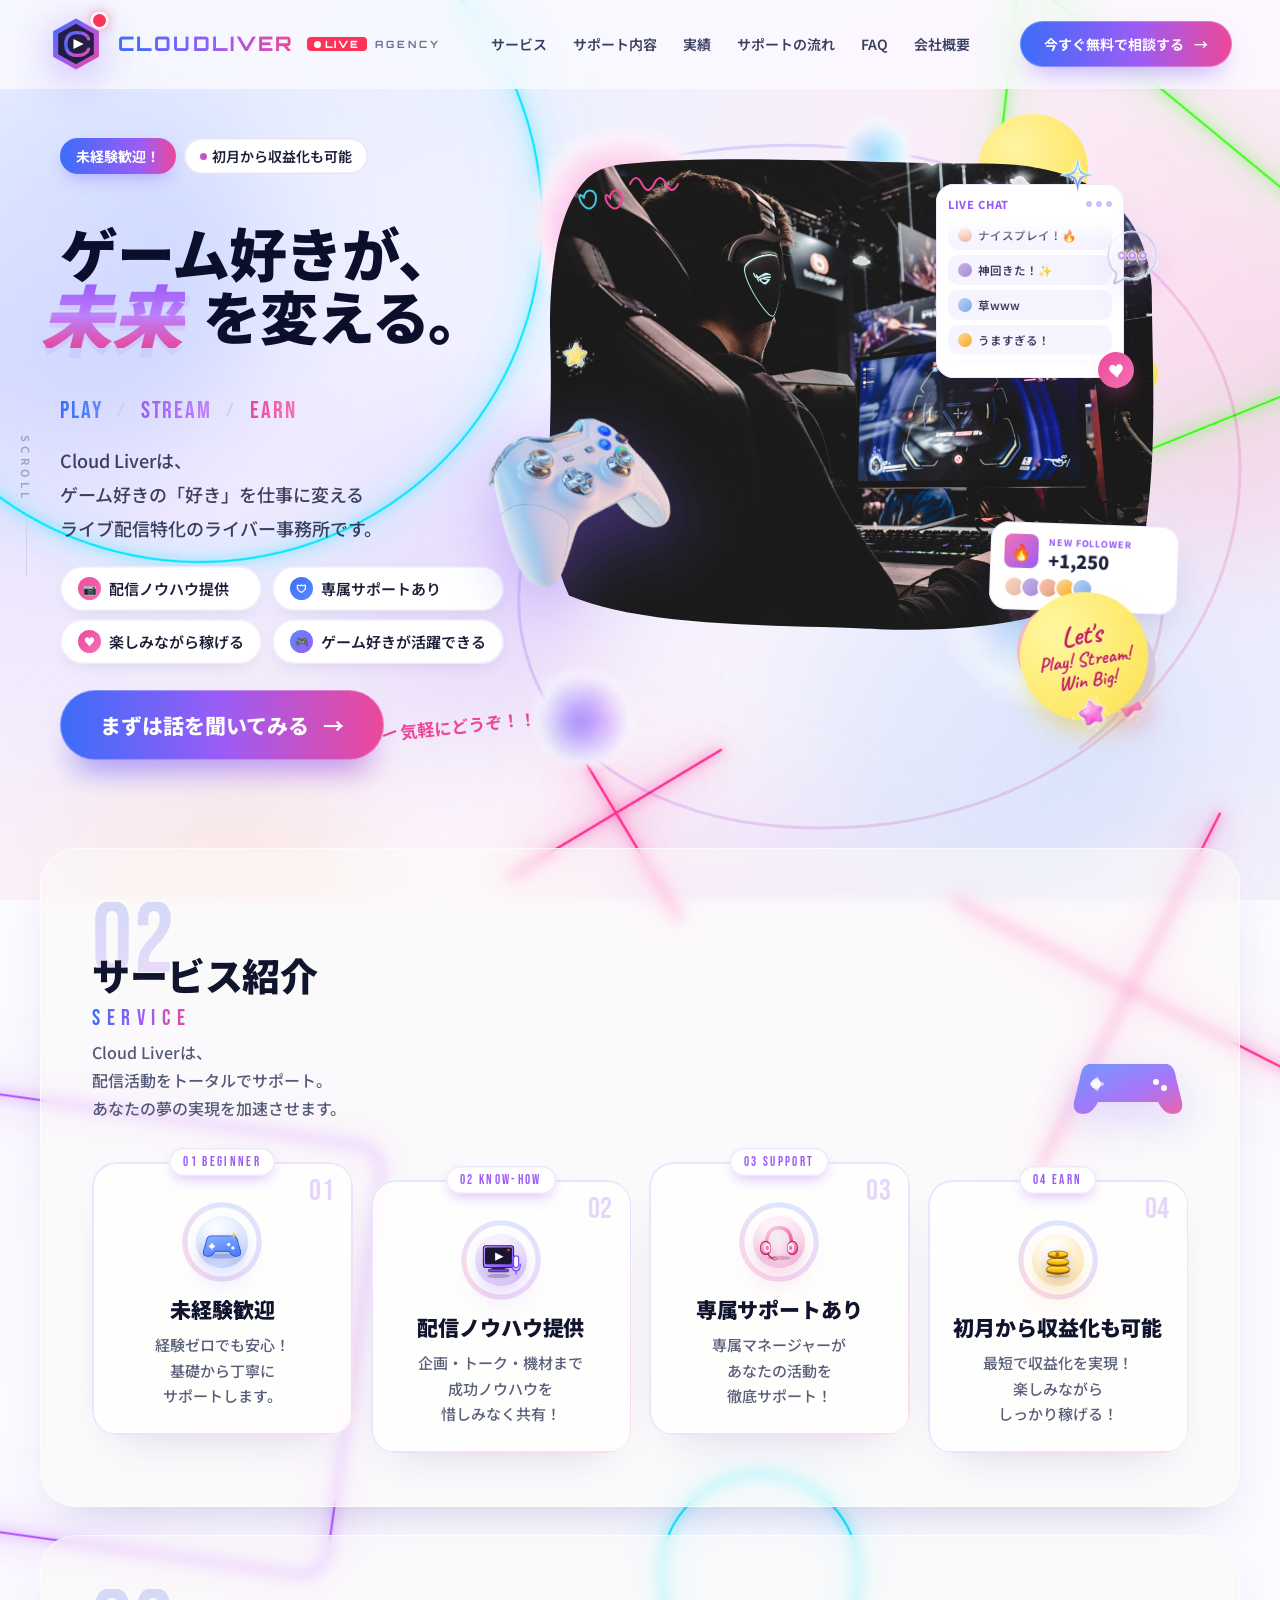
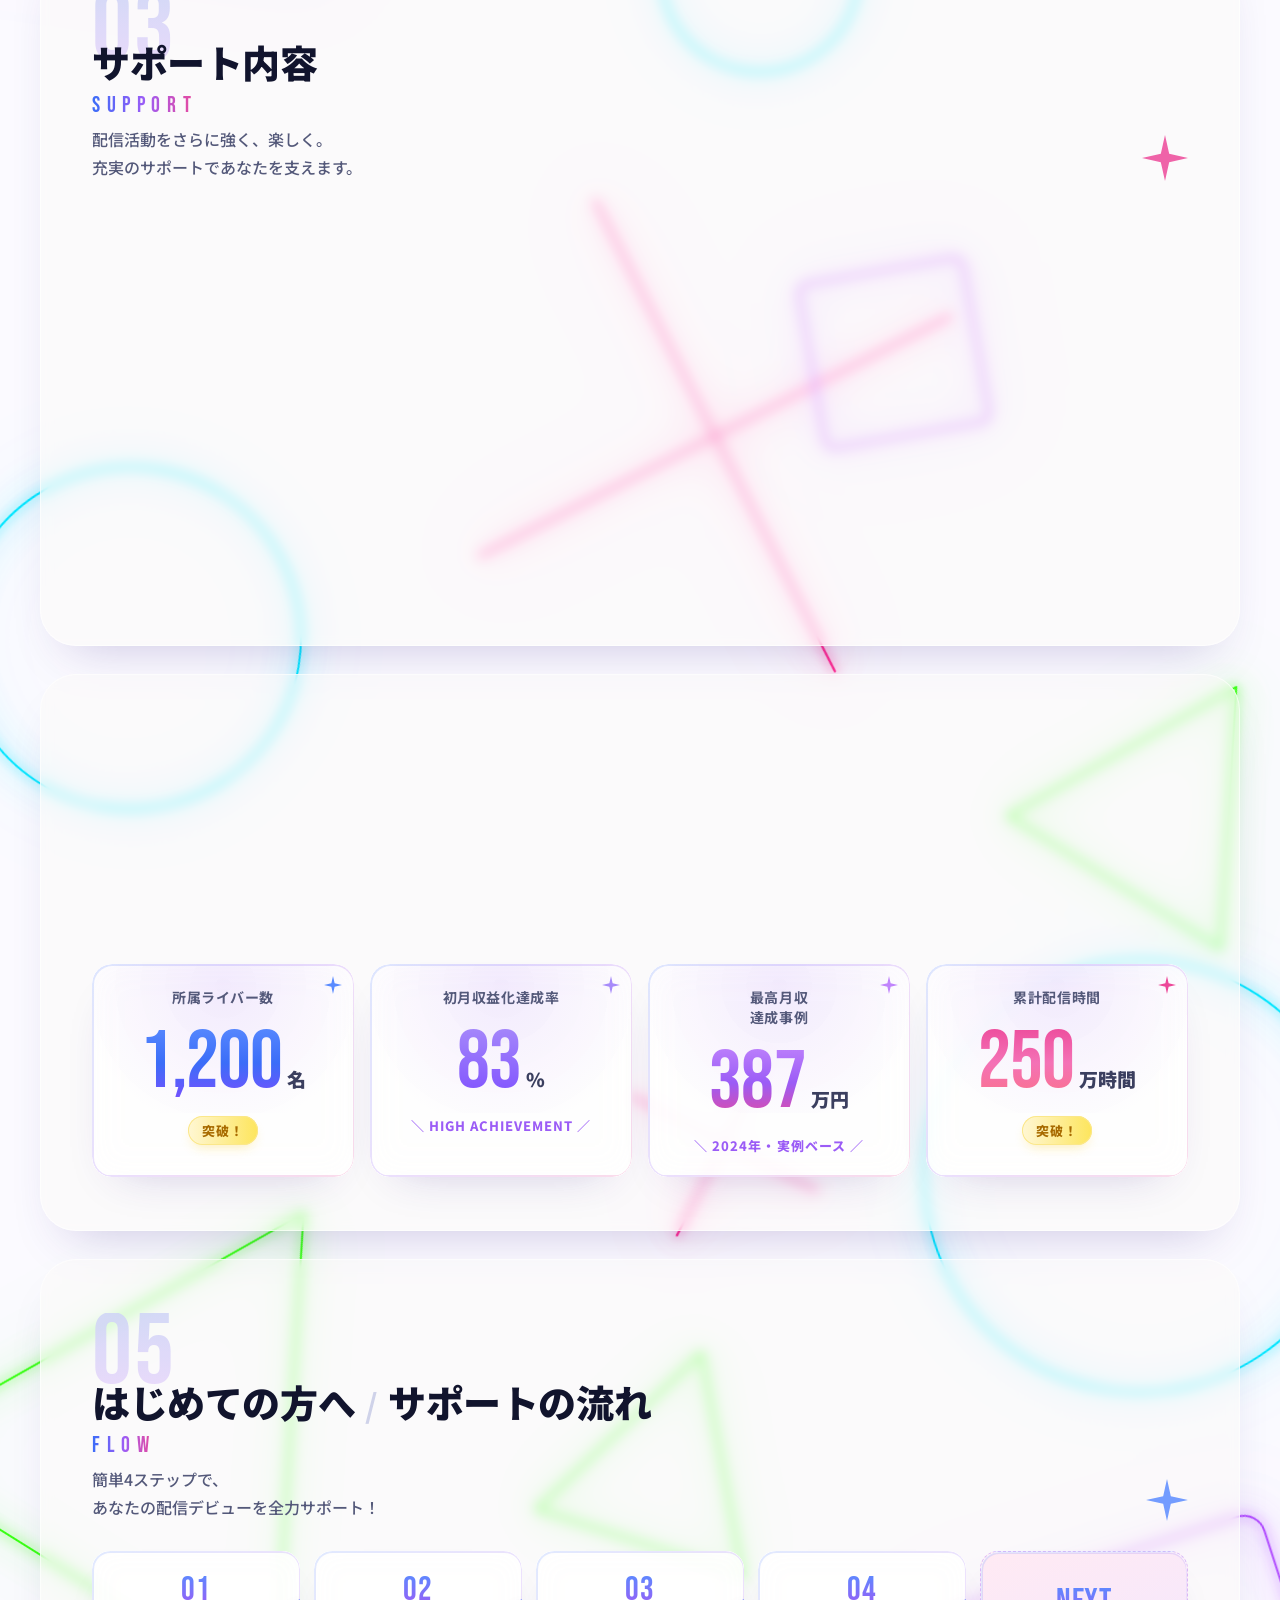
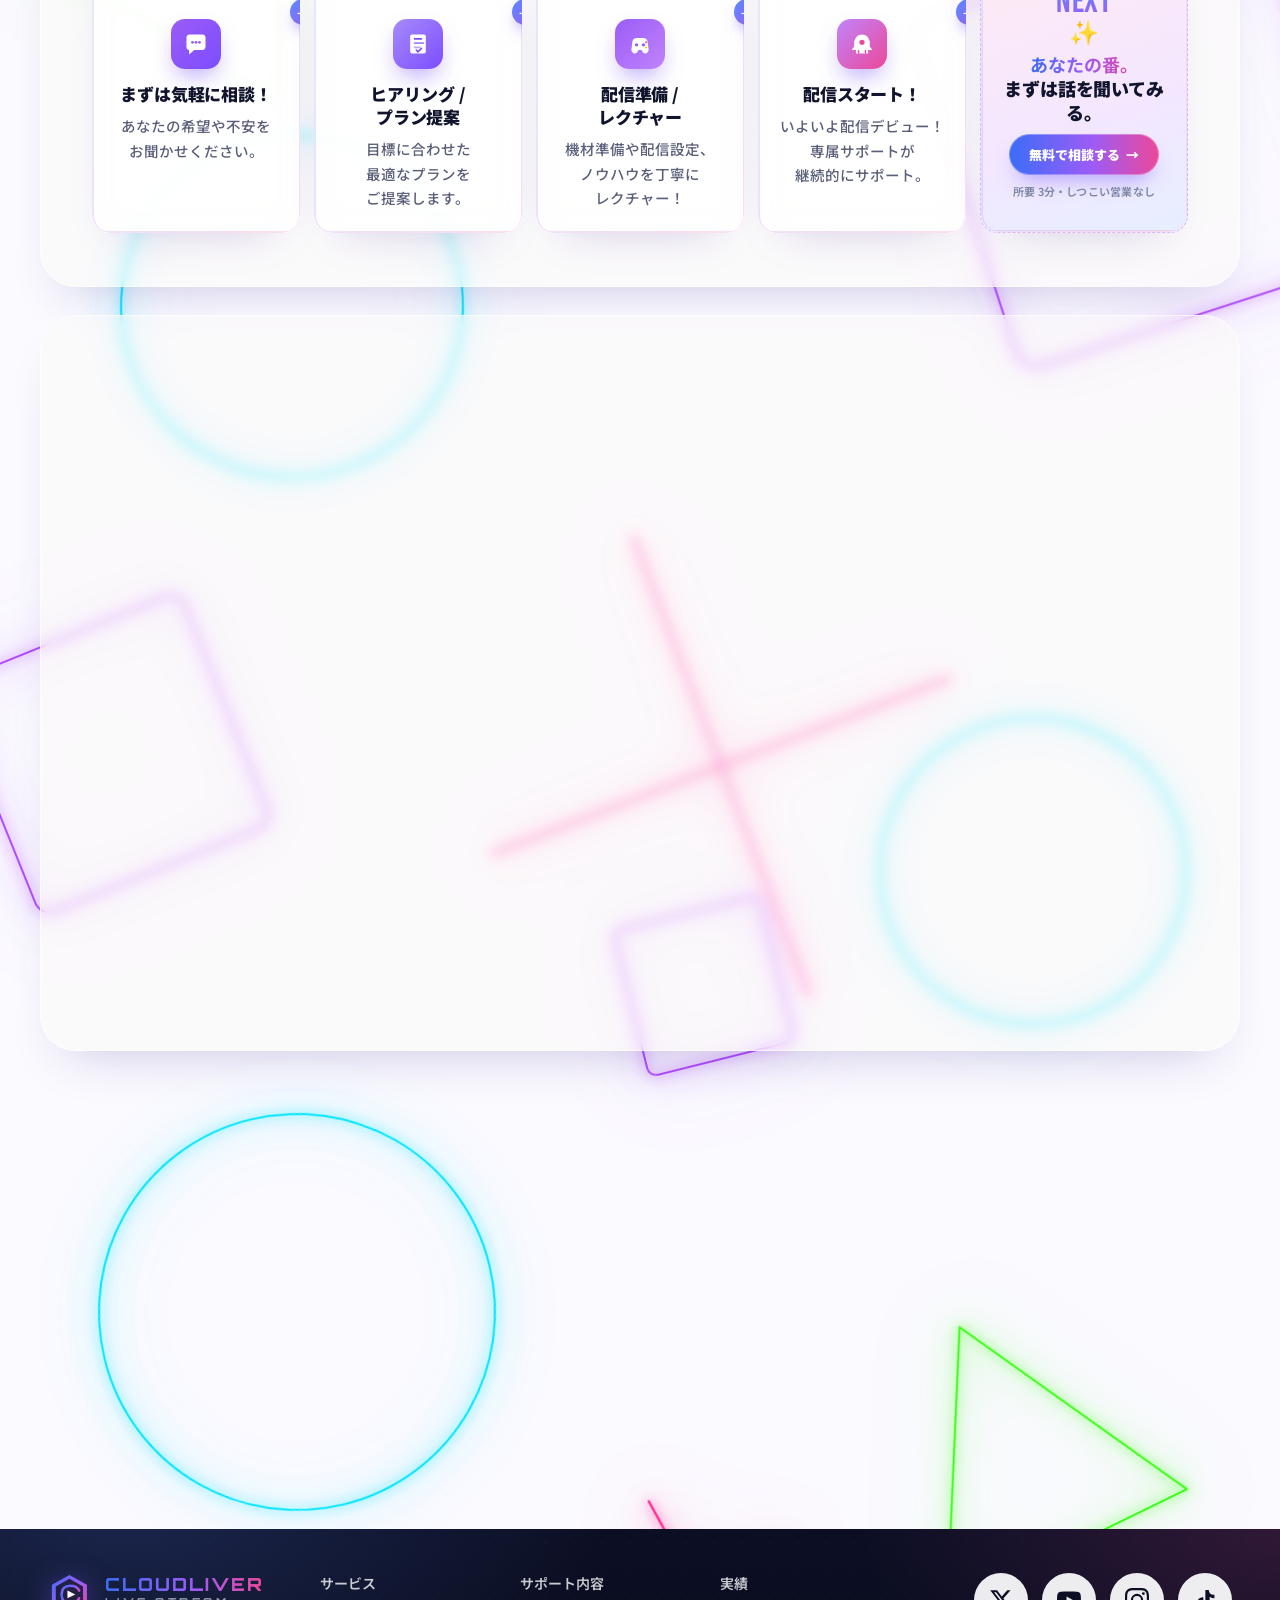
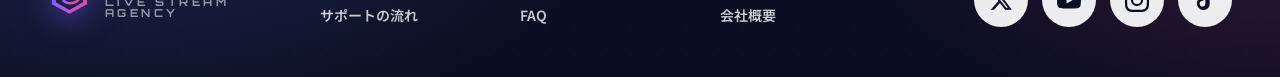
==== commit 0070fde4: "会社概要ページ専用CSS(page-hero/message/vmv/info/timeline/access/center CTA)を~25%スケールダウン、HERO「まずは話を聞いてみる」を#ct" ====
--- a/output/index.html
+++ b/output/index.html
@@ -137,7 +137,7 @@
       </div>
 
       <div class="hero-cta-wrap fade-in delay-5">
-        <button class="hero-cta">まずは話を聞いてみる<span class="arr">→</span></button>
+        <a class="hero-cta" href="#cta">まずは話を聞いてみる<span class="arr">→</span></a>
         <span class="casual">気軽にどうぞ！！</span>
       </div>
     </div>
--- a/output/css/style.css
+++ b/output/css/style.css
@@ -839,11 +839,11 @@
 @keyframes ctaFloatB{0%,100%{transform:translateY(0) rotate(6deg)}50%{transform:translateY(-14px) rotate(9deg)}}
 
 /* CTA banner — company.html variant (centered text) */
-.cta-banner.center{text-align:center;margin:40px auto 80px}
+.cta-banner.center{text-align:center;margin:32px auto 60px}
 .cta-banner.center .inner{position:relative;z-index:2}
-.cta-banner.center h2{color:#fff;font-size:48px;font-weight:900;margin:0;letter-spacing:-.01em;text-shadow:0 6px 0 rgba(0,0,0,.06)}
-.cta-banner.center p{color:rgba(255,255,255,.85);margin:16px 0 30px;font-size:19px;line-height:2;font-weight:500}
-.cta-banner.center .btn{display:inline-flex;align-items:center;gap:14px;background:linear-gradient(90deg,#5a8bff,#9b5cf6 60%,#ec4899);padding:20px 54px;border-radius:999px;color:#fff;font-weight:900;font-size:20px;box-shadow:0 18px 36px -12px rgba(0,0,0,.35), inset 0 0 0 1.5px rgba(255,255,255,.4);cursor:pointer;border:0;font-family:inherit}
+.cta-banner.center h2{color:#fff;font-size:38px;font-weight:900;margin:0;letter-spacing:-.01em;text-shadow:0 5px 0 rgba(0,0,0,.06)}
+.cta-banner.center p{color:rgba(255,255,255,.85);margin:14px 0 24px;font-size:15px;line-height:1.9;font-weight:500}
+.cta-banner.center .btn{display:inline-flex;align-items:center;gap:10px;background:linear-gradient(90deg,#5a8bff,#9b5cf6 60%,#ec4899);padding:16px 44px;border-radius:999px;color:#fff;font-weight:900;font-size:16px;box-shadow:0 16px 30px -12px rgba(0,0,0,.35), inset 0 0 0 1.5px rgba(255,255,255,.4);cursor:pointer;border:0;font-family:inherit}
 .cta-banner.center .btn .arr{transition:transform .2s}
 .cta-banner.center .btn:hover .arr{transform:translateX(3px)}
 
@@ -896,36 +896,36 @@
 footer.site .socials svg{width:24px;height:24px;fill:#0c0f24;transition:fill .2s}
 
 /* ---------- company.html page hero ---------- */
-.page-hero{position:relative;max-width:1280px;margin:0 auto;padding:80px 56px 60px;overflow:hidden}
+.page-hero{position:relative;max-width:1280px;margin:0 auto;padding:56px 52px 44px;overflow:hidden}
 .page-hero .inner{position:relative;z-index:1;text-align:center}
-.breadcrumb{font-size:15px;color:#8a90ab;font-weight:600;display:flex;justify-content:center;gap:12px;align-items:center;margin-bottom:18px}
+.breadcrumb{font-size:13px;color:#8a90ab;font-weight:600;display:flex;justify-content:center;gap:10px;align-items:center;margin-bottom:14px}
 .breadcrumb a:hover{color:var(--blue)}
 .breadcrumb .sep{color:#cfd2e9}
-.page-hero .eyebrow{font-family:"Bebas Neue",sans-serif;letter-spacing:.4em;font-size:20px;
+.page-hero .eyebrow{font-family:"Bebas Neue",sans-serif;letter-spacing:.4em;font-size:16px;
   background:var(--grad);-webkit-background-clip:text;background-clip:text;color:transparent}
-.page-hero h1{margin:8px 0 0;font-size:64px;font-weight:900;letter-spacing:-.02em;color:#0c0f2c;line-height:1.05}
+.page-hero h1{margin:6px 0 0;font-size:50px;font-weight:900;letter-spacing:-.02em;color:#0c0f2c;line-height:1.05}
 .page-hero h1 .accent{
   font-style:italic;
   background:linear-gradient(180deg,#9b5cf6 0%,#c084fc 50%,#ec4899 100%);
   -webkit-background-clip:text;background-clip:text;color:transparent;
 }
-.page-hero .sub{margin:26px auto 0;max-width:760px;font-size:20px;line-height:2;color:#54597a;font-weight:500}
+.page-hero .sub{margin:20px auto 0;max-width:680px;font-size:16px;line-height:1.9;color:#54597a;font-weight:500}
 
 /* ---------- company 01 message ---------- */
-.message-wrap{display:grid;grid-template-columns:1fr 360px;gap:60px;align-items:start;margin-top:30px}
+.message-wrap{display:grid;grid-template-columns:1fr 300px;gap:48px;align-items:start;margin-top:24px}
 .message-wrap.solo{
-  display:flex;justify-content:center;position:relative;margin-top:30px;
+  display:flex;justify-content:center;position:relative;margin-top:24px;
 }
 .message-card{
-  background:#fff;border-radius:24px;padding:48px 50px;
-  box-shadow:0 18px 40px -22px rgba(60,40,140,.2), inset 0 0 0 1px #eee7fa;
+  background:#fff;border-radius:20px;padding:38px 40px;
+  box-shadow:0 16px 36px -22px rgba(60,40,140,.2), inset 0 0 0 1px #eee7fa;
   position:relative;overflow:hidden;
   transition:transform .35s cubic-bezier(.2,.7,.2,1), box-shadow .35s ease;
 }
 .message-wrap.solo .message-card{
-  max-width:880px;width:100%;padding:64px 72px;
-  border-radius:32px;
-  box-shadow:0 30px 60px -28px rgba(60,40,140,.3), inset 0 0 0 1px #eee7fa;
+  max-width:780px;width:100%;padding:52px 56px;
+  border-radius:26px;
+  box-shadow:0 26px 52px -28px rgba(60,40,140,.3), inset 0 0 0 1px #eee7fa;
 }
 /* moved decorative blobs to real elements so ::before/::after can do hover */
 .message-card .msg-blob{position:absolute;border-radius:50%;pointer-events:none}
@@ -958,45 +958,45 @@
 .message-card:hover::before{opacity:.9}
 .message-card:hover::after{opacity:1}
 .message-card > *{position:relative;z-index:4}
-.message-card .quote{font-family:"Bebas Neue",sans-serif;font-size:80px;line-height:.6;color:#e7d6fb;position:absolute;top:30px;right:36px}
-.message-wrap.solo .message-card .quote{font-size:140px;top:30px;right:48px;opacity:.7}
-.message-card h3{font-size:32px;font-weight:900;line-height:1.6;letter-spacing:-.01em;color:#11142d;margin:0 0 28px;position:relative}
-.message-card h3 .hl{background:linear-gradient(transparent 60%, #ffe5ee 60%);padding:0 4px}
-.message-card p{font-size:20px;line-height:2.1;color:#3b3f5f;margin:0 0 18px;position:relative;font-weight:500}
-.message-card .sign{margin-top:28px;display:flex;align-items:center;gap:18px;position:relative}
+.message-card .quote{font-family:"Bebas Neue",sans-serif;font-size:64px;line-height:.6;color:#e7d6fb;position:absolute;top:24px;right:28px}
+.message-wrap.solo .message-card .quote{font-size:110px;top:24px;right:38px;opacity:.7}
+.message-card h3{font-size:24px;font-weight:900;line-height:1.55;letter-spacing:-.01em;color:#11142d;margin:0 0 22px;position:relative}
+.message-card h3 .hl{background:linear-gradient(transparent 60%, #ffe5ee 60%);padding:0 3px}
+.message-card p{font-size:16px;line-height:1.95;color:#3b3f5f;margin:0 0 14px;position:relative;font-weight:500}
+.message-card .sign{margin-top:22px;display:flex;align-items:center;gap:14px;position:relative}
 .message-card .sign .av{
-  width:54px;height:54px;border-radius:50%;
+  width:44px;height:44px;border-radius:50%;
   background:linear-gradient(135deg,#fcd6c1,#e5b8a0);
   box-shadow:inset 0 0 0 3px #fff, 0 0 0 1.5px #e7e2f5;
 }
 .message-card .sign .sign-mark{
-  width:54px;height:54px;display:grid;place-items:center;flex:none;
+  width:44px;height:44px;display:grid;place-items:center;flex:none;
   filter:drop-shadow(0 8px 18px rgba(123,86,247,.45));
 }
 .message-card .sign .sign-mark svg{width:100%;height:100%;display:block}
-.message-card .sign .who .role{font-size:14px;color:#8a90ab;font-weight:600;letter-spacing:.06em}
-.message-card .sign .who .name{font-size:21px;font-weight:800;color:#11142d;margin-top:2px}
-.message-card .sign .who .name .kana{font-size:11px;font-weight:600;color:#8a90ab;margin-left:8px}
-.message-card .sign .who .en{font-family:"Bebas Neue",sans-serif;font-size:14px;letter-spacing:.18em;color:#9b5cf6;margin-top:2px}
+.message-card .sign .who .role{font-size:12px;color:#8a90ab;font-weight:600;letter-spacing:.06em}
+.message-card .sign .who .name{font-size:17px;font-weight:800;color:#11142d;margin-top:2px}
+.message-card .sign .who .name .kana{font-size:10px;font-weight:600;color:#8a90ab;margin-left:6px}
+.message-card .sign .who .en{font-family:"Bebas Neue",sans-serif;font-size:12px;letter-spacing:.18em;color:#9b5cf6;margin-top:2px}
 
 /* floating decorations around the solo message card */
 .message-wrap.solo .message-star{
-  position:absolute;right:6%;top:-20px;width:84px;height:84px;
-  filter:drop-shadow(0 14px 24px rgba(245,158,11,.45));
+  position:absolute;right:6%;top:-16px;width:68px;height:68px;
+  filter:drop-shadow(0 12px 20px rgba(245,158,11,.45));
   animation:floatA 5s ease-in-out infinite;pointer-events:none;
 }
 .message-wrap.solo .message-spark{
-  position:absolute;left:6%;bottom:30px;width:46px;height:46px;
+  position:absolute;left:6%;bottom:24px;width:38px;height:38px;
   filter:drop-shadow(0 6px 14px rgba(236,72,153,.5));
   animation:sparkBlink 2.6s ease-in-out infinite;pointer-events:none;
 }
 @keyframes floatA{0%,100%{transform:translateY(0) rotate(0)}50%{transform:translateY(-12px) rotate(8deg)}}
 
 /* ---------- company 02 VMV ---------- */
-.vmv-grid{display:grid;grid-template-columns:repeat(3,1fr);gap:24px;margin-top:36px}
+.vmv-grid{display:grid;grid-template-columns:repeat(3,1fr);gap:18px;margin-top:28px}
 .vmv-card{
-  position:relative;background:#fff;border-radius:24px;padding:48px 32px 36px;text-align:center;
-  box-shadow:0 18px 40px -22px rgba(60,40,140,.22), inset 0 0 0 1px #eee7fa;
+  position:relative;background:#fff;border-radius:20px;padding:36px 24px 28px;text-align:center;
+  box-shadow:0 16px 36px -22px rgba(60,40,140,.22), inset 0 0 0 1px #eee7fa;
   transition:transform .35s cubic-bezier(.2,.7,.2,1), box-shadow .35s ease;overflow:hidden;
 }
 .vmv-card::before{
@@ -1018,79 +1018,79 @@
 .vmv-card:hover::after{opacity:1}
 .vmv-card > *{position:relative;z-index:4}
 .vmv-card .num{
-  position:absolute;top:18px;right:24px;font-family:"Bebas Neue",sans-serif;font-size:90px;line-height:.8;
+  position:absolute;top:14px;right:18px;font-family:"Bebas Neue",sans-serif;font-size:70px;line-height:.8;
   color:#f3f0fc;font-weight:400;letter-spacing:.02em;
 }
-.vmv-card .icon{width:80px;height:80px;border-radius:50%;margin:0 auto 18px;display:grid;place-items:center;color:#fff;font-size:34px;
+.vmv-card .icon{width:64px;height:64px;border-radius:50%;margin:0 auto 14px;display:grid;place-items:center;color:#fff;font-size:28px;
   background:linear-gradient(135deg,#5a8bff,#9b5cf6);
-  box-shadow:inset 0 -8px 16px rgba(155,92,246,.25), 0 14px 30px -12px rgba(155,92,246,.5);
-}
-.vmv-card.pink .icon{background:linear-gradient(135deg,#ec4899,#f472b6);box-shadow:inset 0 -8px 16px rgba(236,72,153,.25), 0 14px 30px -12px rgba(236,72,153,.5)}
-.vmv-card.blue .icon{background:linear-gradient(135deg,#5a8bff,#3b6df8);box-shadow:inset 0 -8px 16px rgba(91,130,255,.25), 0 14px 30px -12px rgba(91,130,255,.5)}
-.vmv-card .lbl{font-family:"Bebas Neue",sans-serif;letter-spacing:.3em;font-size:15px;color:#9b5cf6;font-weight:600}
-.vmv-card h3{font-size:28px;font-weight:900;margin:10px 0 16px;color:#11142d;letter-spacing:-.01em;line-height:1.4;position:relative;z-index:1}
-.vmv-card p{font-size:19px;line-height:1.95;color:#54597a;margin:0;position:relative;z-index:1;font-weight:500}
+  box-shadow:inset 0 -8px 16px rgba(155,92,246,.25), 0 12px 24px -12px rgba(155,92,246,.5);
+}
+.vmv-card.pink .icon{background:linear-gradient(135deg,#ec4899,#f472b6);box-shadow:inset 0 -8px 16px rgba(236,72,153,.25), 0 12px 24px -12px rgba(236,72,153,.5)}
+.vmv-card.blue .icon{background:linear-gradient(135deg,#5a8bff,#3b6df8);box-shadow:inset 0 -8px 16px rgba(91,130,255,.25), 0 12px 24px -12px rgba(91,130,255,.5)}
+.vmv-card .lbl{font-family:"Bebas Neue",sans-serif;letter-spacing:.3em;font-size:12px;color:#9b5cf6;font-weight:600}
+.vmv-card h3{font-size:22px;font-weight:900;margin:8px 0 12px;color:#11142d;letter-spacing:-.01em;line-height:1.4;position:relative;z-index:1}
+.vmv-card p{font-size:15px;line-height:1.85;color:#54597a;margin:0;position:relative;z-index:1;font-weight:500}
 
 /* ---------- company 03 INFO TABLE ---------- */
 .info-card{
-  background:#fff;border-radius:24px;overflow:hidden;margin-top:36px;
-  box-shadow:0 18px 40px -22px rgba(60,40,140,.22), inset 0 0 0 1px #eee7fa;
-}
-.info-row{display:grid;grid-template-columns:260px 1fr;gap:30px;align-items:center;padding:24px 36px;border-top:1px solid #f3f0fc;font-size:19px;line-height:1.8}
+  background:#fff;border-radius:20px;overflow:hidden;margin-top:28px;
+  box-shadow:0 16px 36px -22px rgba(60,40,140,.22), inset 0 0 0 1px #eee7fa;
+}
+.info-row{display:grid;grid-template-columns:220px 1fr;gap:24px;align-items:center;padding:18px 28px;border-top:1px solid #f3f0fc;font-size:15px;line-height:1.7}
 .info-row:first-child{border-top:0}
-.info-row dt{font-weight:700;color:#11142d;display:flex;align-items:center;gap:10px;margin:0}
-.info-row dt::before{content:"";width:6px;height:6px;border-radius:50%;background:linear-gradient(135deg,#9b5cf6,#ec4899);flex:none}
+.info-row dt{font-weight:700;color:#11142d;display:flex;align-items:center;gap:8px;margin:0}
+.info-row dt::before{content:"";width:5px;height:5px;border-radius:50%;background:linear-gradient(135deg,#9b5cf6,#ec4899);flex:none}
 .info-row dd{margin:0;color:#3b3f5f}
-.info-row dd .small{font-size:16px;color:#8a90ab;margin-top:6px}
-.info-row dd .biz{display:flex;flex-wrap:wrap;gap:8px;margin-top:6px}
-.info-row dd .biz span{background:#f6f4ff;color:#54597a;border-radius:999px;padding:7px 18px;font-size:16px;font-weight:600}
+.info-row dd .small{font-size:13px;color:#8a90ab;margin-top:5px}
+.info-row dd .biz{display:flex;flex-wrap:wrap;gap:6px;margin-top:5px}
+.info-row dd .biz span{background:#f6f4ff;color:#54597a;border-radius:999px;padding:5px 14px;font-size:13px;font-weight:600}
 
 /* ---------- company 04 HISTORY TIMELINE ---------- */
-.timeline{position:relative;margin-top:36px;padding-left:60px}
-.timeline::before{content:"";position:absolute;left:14px;top:8px;bottom:8px;width:2px;background:linear-gradient(180deg,#5a8bff,#9b5cf6 50%,#ec4899);border-radius:2px}
-.tl-item{position:relative;padding-bottom:30px}
+.timeline{position:relative;margin-top:28px;padding-left:48px}
+.timeline::before{content:"";position:absolute;left:11px;top:6px;bottom:6px;width:2px;background:linear-gradient(180deg,#5a8bff,#9b5cf6 50%,#ec4899);border-radius:2px}
+.tl-item{position:relative;padding-bottom:24px}
 .tl-item:last-child{padding-bottom:0}
-.tl-item .dot{position:absolute;left:-54px;top:6px;width:30px;height:30px;border-radius:50%;
+.tl-item .dot{position:absolute;left:-44px;top:4px;width:24px;height:24px;border-radius:50%;
   background:#fff;display:grid;place-items:center;
   box-shadow:0 0 0 3px #fbfaff, inset 0 0 0 2px transparent;
 }
-.tl-item .dot::before{content:"";width:14px;height:14px;border-radius:50%;background:linear-gradient(135deg,#9b5cf6,#ec4899)}
-.tl-item .year{font-family:"Bebas Neue",sans-serif;font-size:34px;letter-spacing:.04em;color:#11142d;line-height:1}
-.tl-item .year small{font-size:17px;color:#9b5cf6;margin-left:8px}
-.tl-item h4{font-size:21px;font-weight:800;color:#11142d;margin:10px 0 8px}
-.tl-item p{font-size:18px;line-height:1.95;color:#54597a;margin:0;max-width:720px;font-weight:500}
+.tl-item .dot::before{content:"";width:11px;height:11px;border-radius:50%;background:linear-gradient(135deg,#9b5cf6,#ec4899)}
+.tl-item .year{font-family:"Bebas Neue",sans-serif;font-size:26px;letter-spacing:.04em;color:#11142d;line-height:1}
+.tl-item .year small{font-size:14px;color:#9b5cf6;margin-left:6px}
+.tl-item h4{font-size:17px;font-weight:800;color:#11142d;margin:8px 0 6px}
+.tl-item p{font-size:14.5px;line-height:1.85;color:#54597a;margin:0;max-width:680px;font-weight:500}
 
 /* ---------- company 05 ACCESS ---------- */
-.access-grid{display:grid;grid-template-columns:1fr 1fr;gap:24px;margin-top:36px}
+.access-grid{display:grid;grid-template-columns:1fr 1fr;gap:20px;margin-top:28px}
 .access-card{
-  background:#fff;border-radius:24px;padding:32px 36px;
-  box-shadow:0 18px 40px -22px rgba(60,40,140,.22), inset 0 0 0 1px #eee7fa;
-}
-.access-card h3{font-size:24px;font-weight:900;color:#11142d;margin:0 0 22px;display:flex;align-items:center;gap:12px}
-.access-card h3::before{content:"";width:6px;height:28px;border-radius:3px;background:linear-gradient(180deg,#5a8bff,#9b5cf6 50%,#ec4899)}
-.access-card p{font-size:19px;line-height:2;color:#3b3f5f;margin:0;font-weight:500}
-.access-card .addr{font-weight:700;font-size:20px;color:#11142d;margin-bottom:8px;line-height:1.6}
-.access-card .route{margin-top:14px;display:flex;flex-direction:column;gap:6px}
-.access-card .route span{font-size:17px;color:#54597a;display:flex;align-items:center;gap:10px;font-weight:500}
-.access-card .route span::before{content:"";width:14px;height:14px;border-radius:50%;background:linear-gradient(135deg,#5a8bff,#9b5cf6);flex:none;display:inline-block}
+  background:#fff;border-radius:20px;padding:24px 28px;
+  box-shadow:0 16px 36px -22px rgba(60,40,140,.22), inset 0 0 0 1px #eee7fa;
+}
+.access-card h3{font-size:19px;font-weight:900;color:#11142d;margin:0 0 16px;display:flex;align-items:center;gap:10px}
+.access-card h3::before{content:"";width:5px;height:22px;border-radius:3px;background:linear-gradient(180deg,#5a8bff,#9b5cf6 50%,#ec4899)}
+.access-card p{font-size:15px;line-height:1.9;color:#3b3f5f;margin:0;font-weight:500}
+.access-card .addr{font-weight:700;font-size:16px;color:#11142d;margin-bottom:6px;line-height:1.55}
+.access-card .route{margin-top:12px;display:flex;flex-direction:column;gap:5px}
+.access-card .route span{font-size:14px;color:#54597a;display:flex;align-items:center;gap:8px;font-weight:500}
+.access-card .route span::before{content:"";width:11px;height:11px;border-radius:50%;background:linear-gradient(135deg,#5a8bff,#9b5cf6);flex:none;display:inline-block}
 .map-wrap{
   background:linear-gradient(135deg,#eef0fb 0%,#f4eef8 50%,#fce6f0 100%);
-  border-radius:24px;height:280px;display:grid;place-items:center;color:#9b5cf6;position:relative;overflow:hidden;
-  box-shadow:0 18px 40px -22px rgba(60,40,140,.22), inset 0 0 0 1px #eee7fa;
+  border-radius:20px;height:220px;display:grid;place-items:center;color:#9b5cf6;position:relative;overflow:hidden;
+  box-shadow:0 16px 36px -22px rgba(60,40,140,.22), inset 0 0 0 1px #eee7fa;
 }
 .map-wrap::before{
   content:"";position:absolute;inset:0;
   background-image:
     linear-gradient(rgba(155,92,246,.12) 1px, transparent 1px),
     linear-gradient(90deg, rgba(155,92,246,.12) 1px, transparent 1px);
-  background-size:32px 32px;
+  background-size:28px 28px;
 }
 .map-wrap::after{
-  content:"";position:absolute;left:42%;top:40%;width:40px;height:40px;border-radius:50% 50% 50% 0;
+  content:"";position:absolute;left:42%;top:40%;width:32px;height:32px;border-radius:50% 50% 50% 0;
   background:linear-gradient(135deg,#ec4899,#9b5cf6);transform:rotate(-45deg);
-  box-shadow:0 8px 20px -4px rgba(236,72,153,.5);
-}
-.map-wrap .pin-dot{position:absolute;left:42%;top:40%;width:40px;height:40px;display:grid;place-items:center;transform:rotate(0);color:#fff;font-weight:900;font-size:14px;z-index:1}
+  box-shadow:0 8px 18px -4px rgba(236,72,153,.5);
+}
+.map-wrap .pin-dot{position:absolute;left:42%;top:40%;width:32px;height:32px;display:grid;place-items:center;transform:rotate(0);color:#fff;font-weight:900;font-size:12px;z-index:1}
 
 /* small decorations (company) */
 .deco-blob{position:absolute;pointer-events:none;z-index:0;border-radius:50%;filter:blur(40px);opacity:.4}
